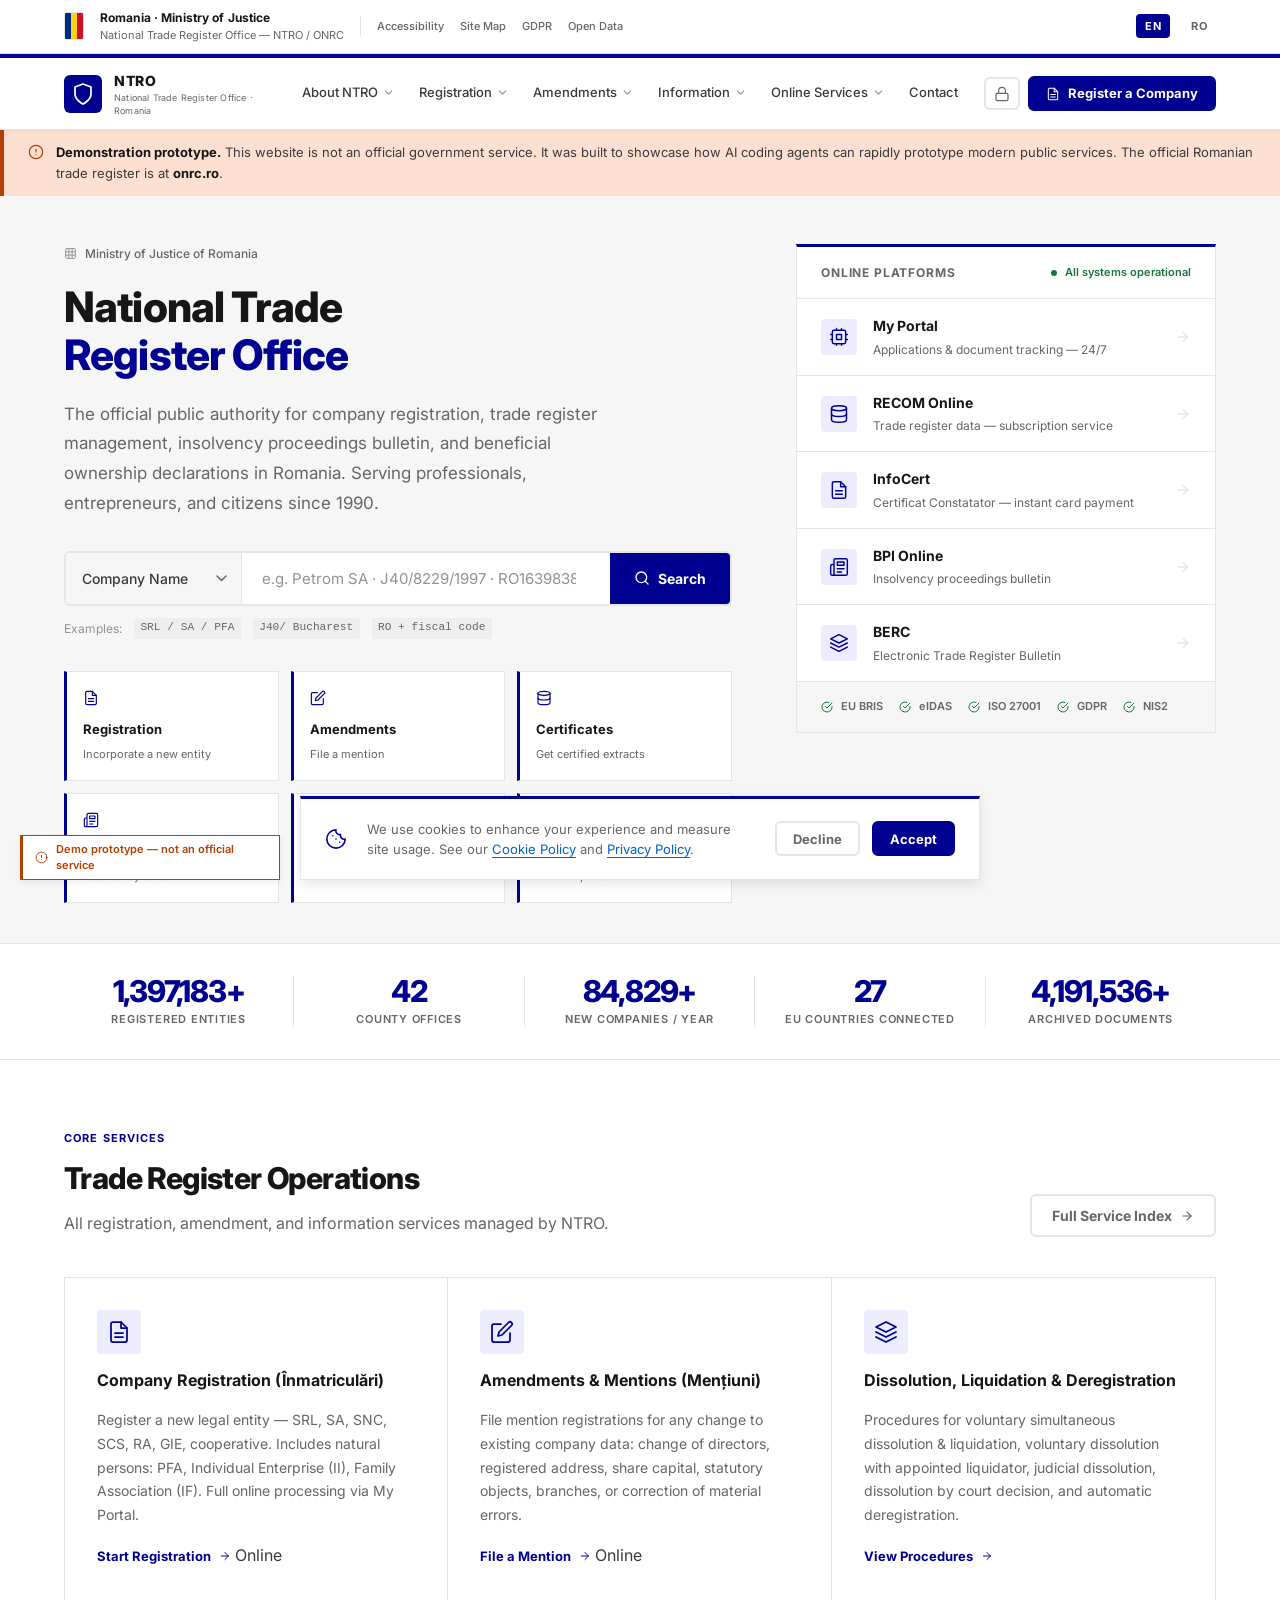
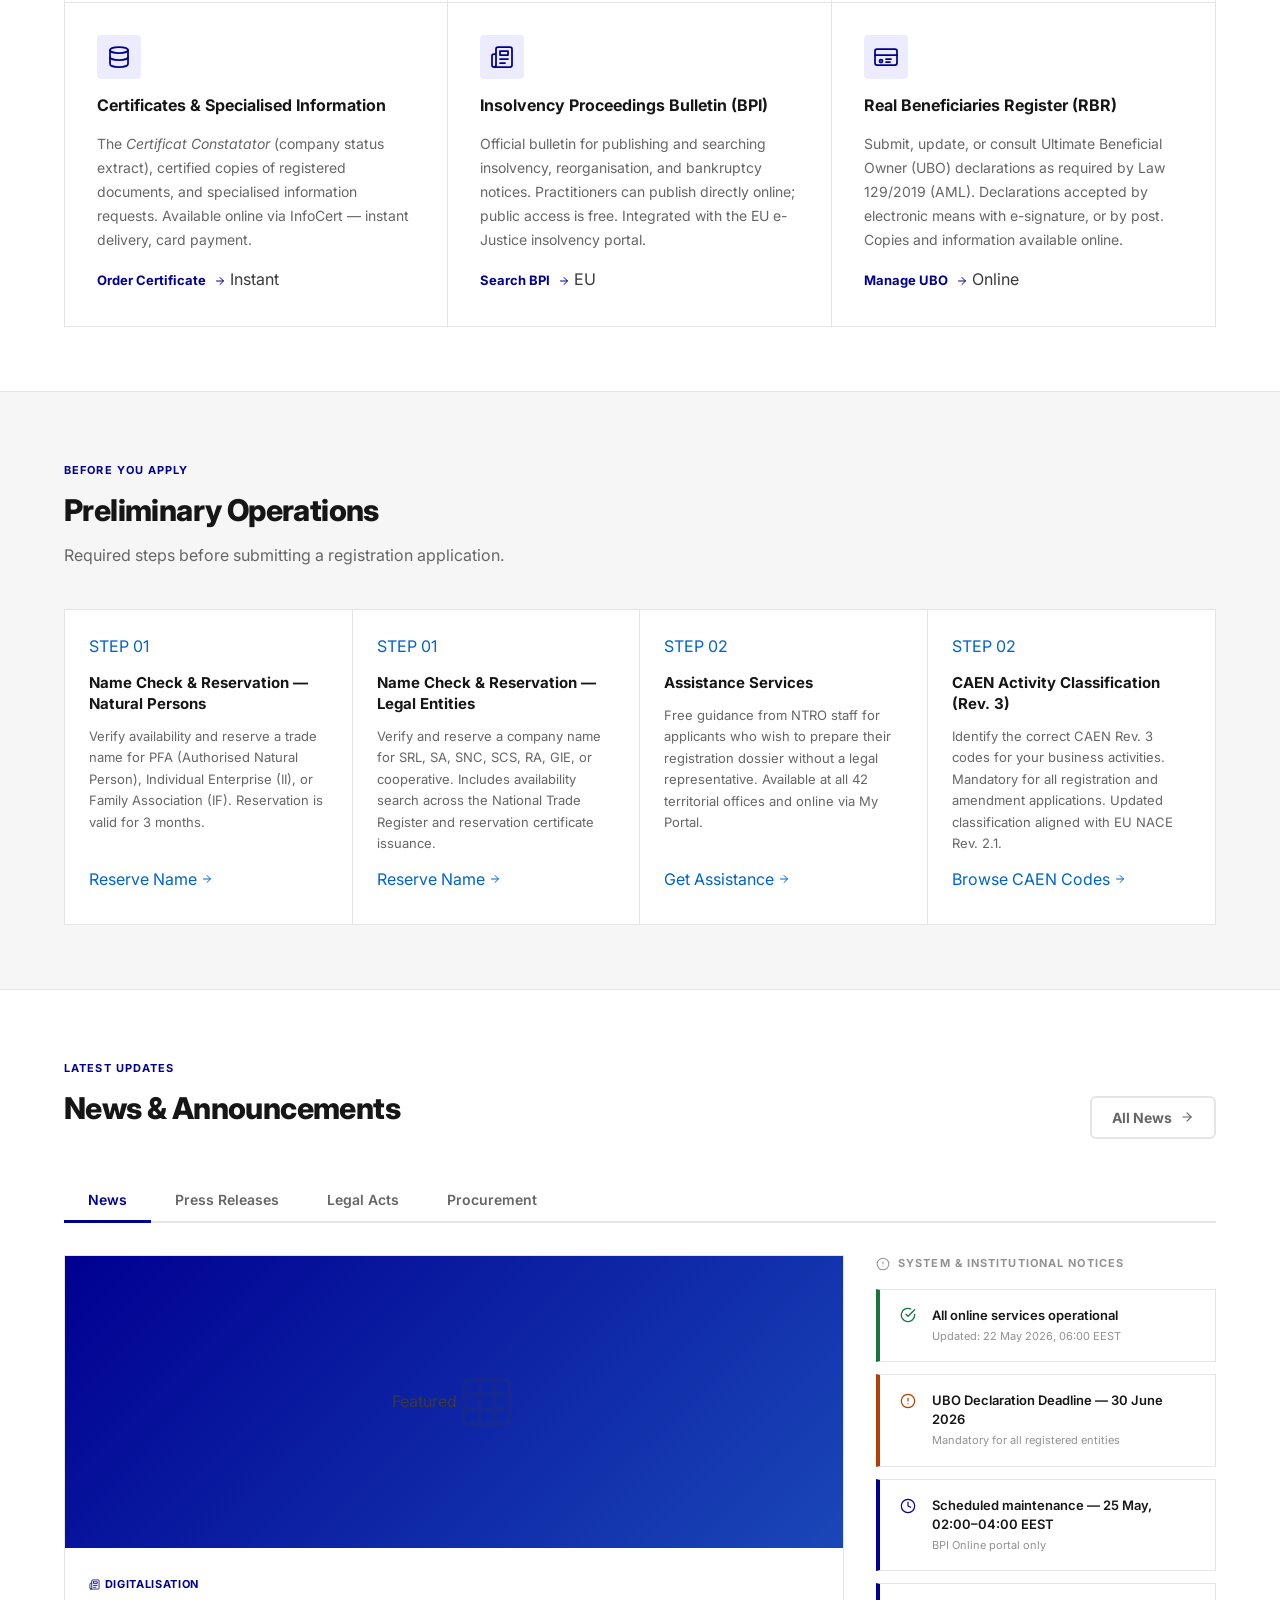
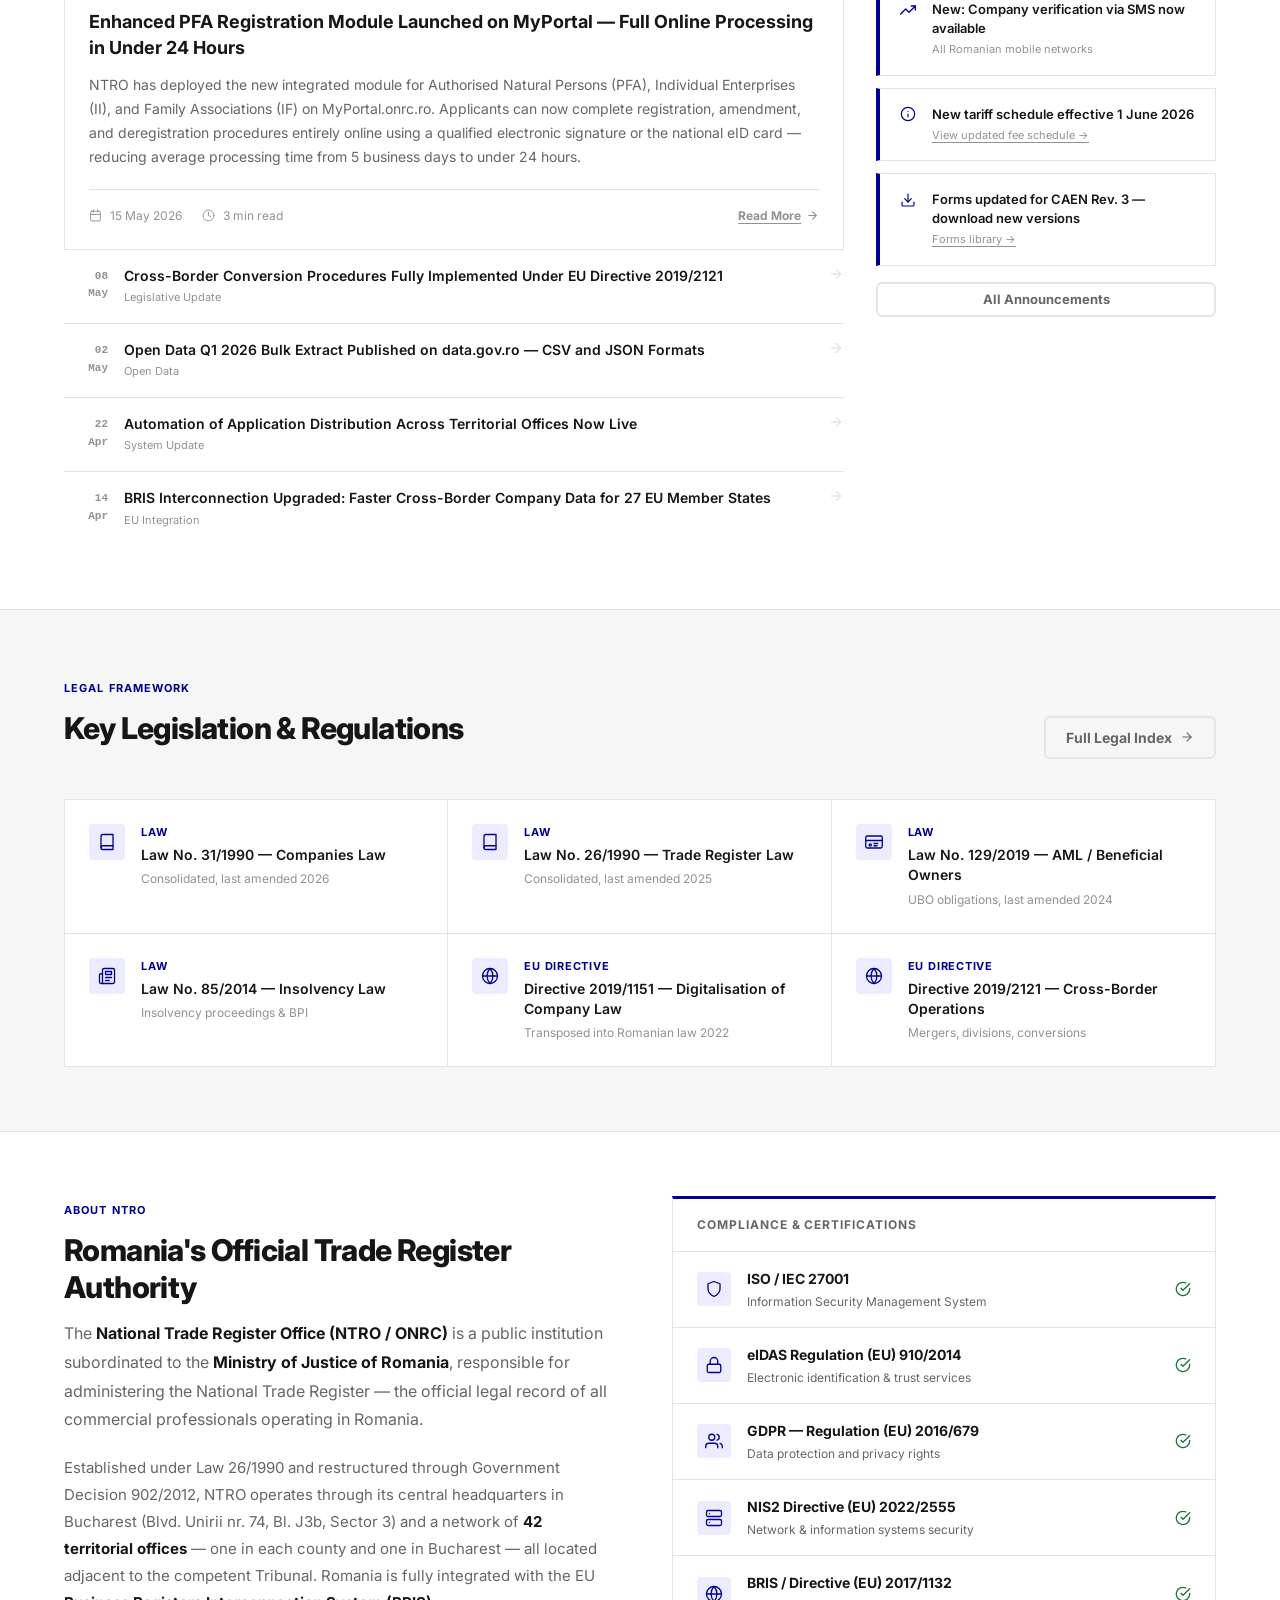
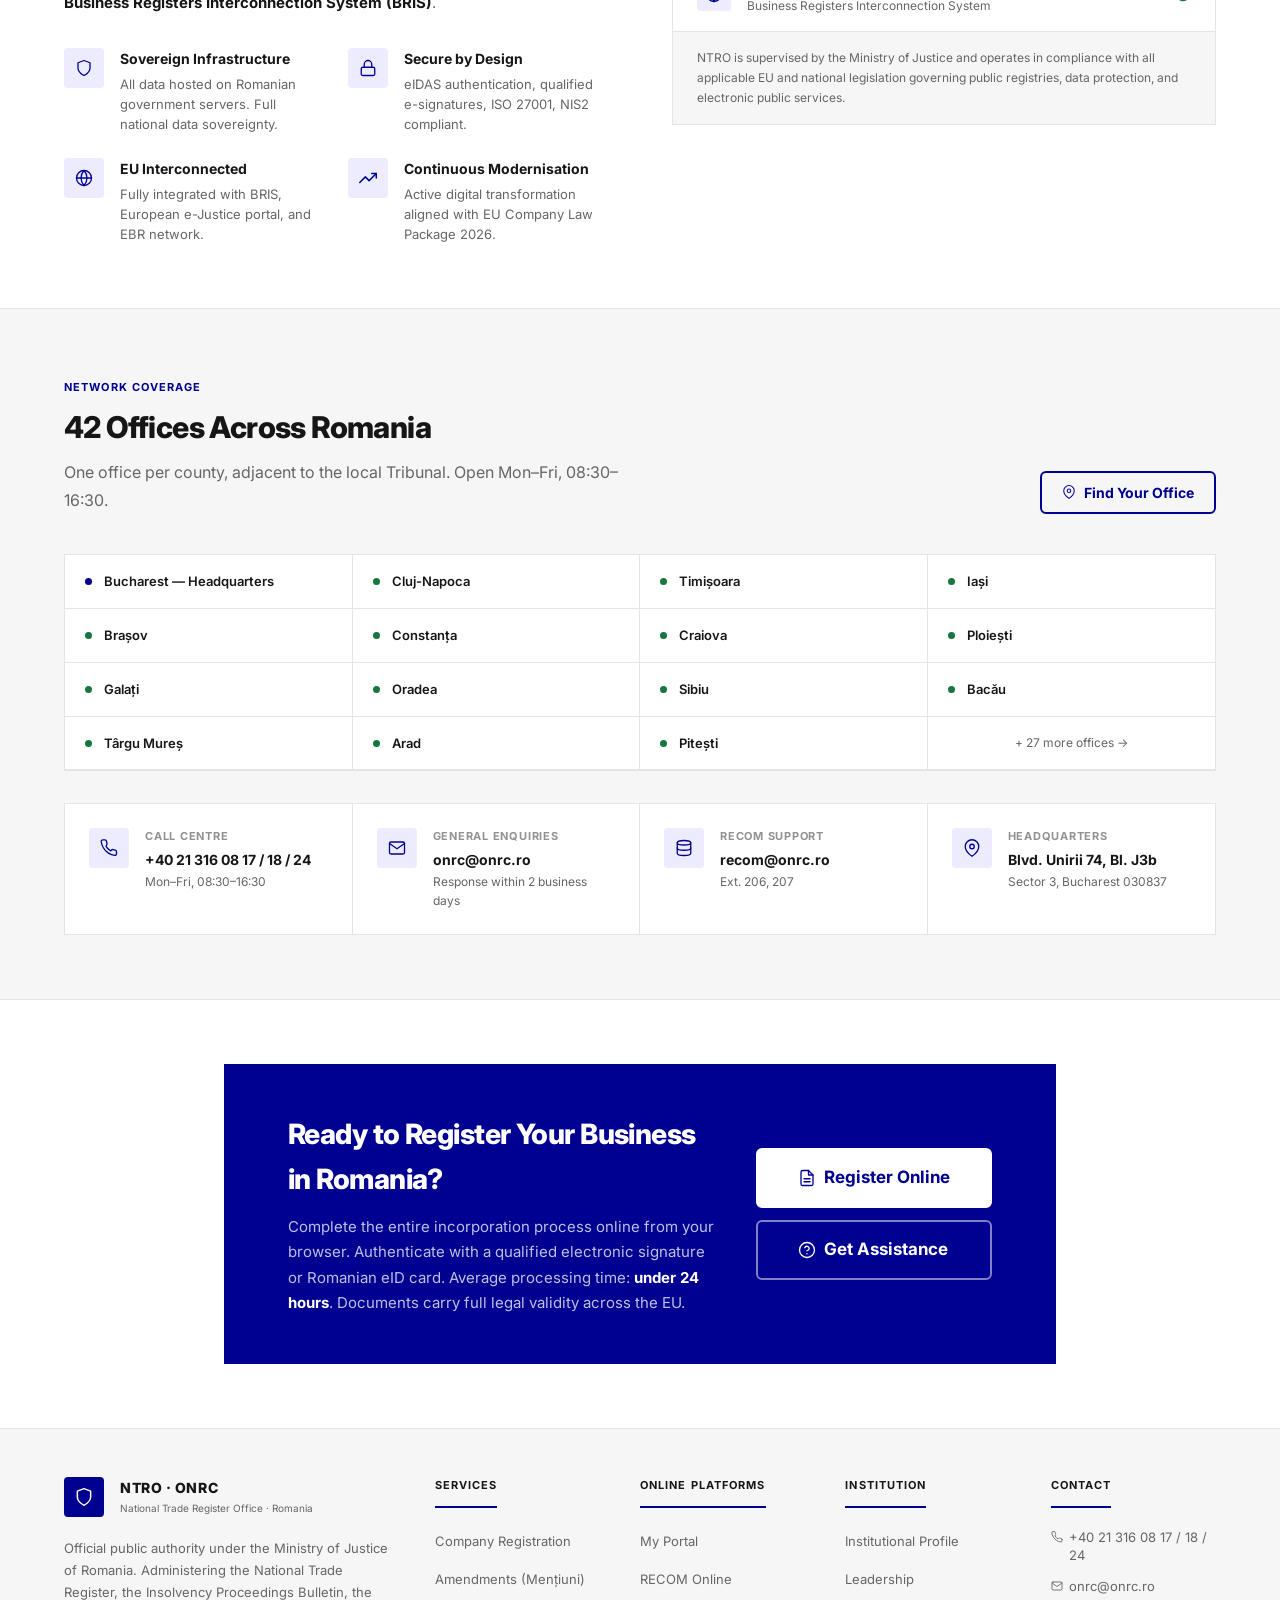
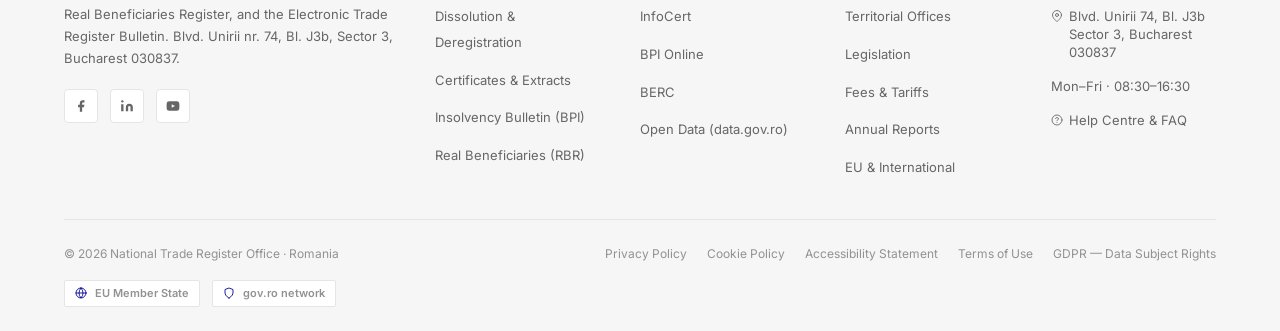
==== index.html @ 0f25a443 "fix: sign in icon-only, nav overflow hidden — stop Contact/Sign In overlap" ====
<!DOCTYPE html>
<html lang="en" dir="ltr">
<head>
  <meta charset="UTF-8" />
  <meta name="viewport" content="width=device-width, initial-scale=1.0" />
  <meta name="description" content="National Trade Register Office (NTRO) — Romania's official authority for company registration, trade register information, insolvency proceedings, and real beneficiaries declarations." />
  <meta name="keywords" content="NTRO, ONRC, Romania trade register, company registration, insolvency bulletin, real beneficiaries, business register Romania, RECOM, InfoCert" />
  <meta name="author" content="National Trade Register Office — Romania" />
  <meta property="og:title" content="NTRO — National Trade Register Office Romania" />
  <meta property="og:description" content="Official public authority for trade register management in Romania. Company registration, amendments, certificates, insolvency and UBO declarations." />
  <meta property="og:type" content="website" />
  <meta name="theme-color" content="#000091" />
  <title>NTRO — National Trade Register Office | Romania</title>
  <link rel="preconnect" href="https://fonts.googleapis.com" />
  <link rel="preconnect" href="https://fonts.gstatic.com" crossorigin />
  <link href="https://fonts.googleapis.com/css2?family=Inter:wght@400;500;600;700;800;900&display=swap" rel="stylesheet" />
  <link rel="stylesheet" href="css/style.css" />

  <!-- SVG icon sprite -->
  <svg xmlns="http://www.w3.org/2000/svg" style="display:none" aria-hidden="true">
    <symbol id="i-shield"   viewBox="0 0 24 24" fill="none" stroke="currentColor" stroke-width="1.75" stroke-linecap="round" stroke-linejoin="round"><path d="M12 22s8-4 8-10V5l-8-3-8 3v7c0 6 8 10 8 10z"/></symbol>
    <symbol id="i-bldg"     viewBox="0 0 24 24" fill="none" stroke="currentColor" stroke-width="1.75" stroke-linecap="round" stroke-linejoin="round"><rect x="3" y="3" width="18" height="18" rx="2"/><path d="M9 3v18M15 3v18M3 9h18M3 15h18"/></symbol>
    <symbol id="i-file"     viewBox="0 0 24 24" fill="none" stroke="currentColor" stroke-width="1.75" stroke-linecap="round" stroke-linejoin="round"><path d="M14 2H6a2 2 0 0 0-2 2v16a2 2 0 0 0 2 2h12a2 2 0 0 0 2-2V8z"/><polyline points="14 2 14 8 20 8"/><line x1="16" y1="13" x2="8" y2="13"/><line x1="16" y1="17" x2="8" y2="17"/></symbol>
    <symbol id="i-search"   viewBox="0 0 24 24" fill="none" stroke="currentColor" stroke-width="2"    stroke-linecap="round" stroke-linejoin="round"><circle cx="11" cy="11" r="8"/><line x1="21" y1="21" x2="16.65" y2="16.65"/></symbol>
    <symbol id="i-arrow"    viewBox="0 0 24 24" fill="none" stroke="currentColor" stroke-width="2"    stroke-linecap="round" stroke-linejoin="round"><line x1="5" y1="12" x2="19" y2="12"/><polyline points="12 5 19 12 12 19"/></symbol>
    <symbol id="i-chev-dn"  viewBox="0 0 24 24" fill="none" stroke="currentColor" stroke-width="2"    stroke-linecap="round" stroke-linejoin="round"><polyline points="6 9 12 15 18 9"/></symbol>
    <symbol id="i-chev-up"  viewBox="0 0 24 24" fill="none" stroke="currentColor" stroke-width="2"    stroke-linecap="round" stroke-linejoin="round"><polyline points="18 15 12 9 6 15"/></symbol>
    <symbol id="i-check"    viewBox="0 0 24 24" fill="none" stroke="currentColor" stroke-width="2"    stroke-linecap="round" stroke-linejoin="round"><path d="M22 11.08V12a10 10 0 1 1-5.93-9.14"/><polyline points="22 4 12 14.01 9 11.01"/></symbol>
    <symbol id="i-lock"     viewBox="0 0 24 24" fill="none" stroke="currentColor" stroke-width="1.75" stroke-linecap="round" stroke-linejoin="round"><rect x="3" y="11" width="18" height="11" rx="2"/><path d="M7 11V7a5 5 0 0 1 10 0v4"/></symbol>
    <symbol id="i-globe"    viewBox="0 0 24 24" fill="none" stroke="currentColor" stroke-width="1.75" stroke-linecap="round" stroke-linejoin="round"><circle cx="12" cy="12" r="10"/><line x1="2" y1="12" x2="22" y2="12"/><path d="M12 2a15.3 15.3 0 0 1 4 10 15.3 15.3 0 0 1-4 10 15.3 15.3 0 0 1-4-10 15.3 15.3 0 0 1 4-10z"/></symbol>
    <symbol id="i-db"       viewBox="0 0 24 24" fill="none" stroke="currentColor" stroke-width="1.75" stroke-linecap="round" stroke-linejoin="round"><ellipse cx="12" cy="5" rx="9" ry="3"/><path d="M21 12c0 1.66-4 3-9 3s-9-1.34-9-3"/><path d="M3 5v14c0 1.66 4 3 9 3s9-1.34 9-3V5"/></symbol>
    <symbol id="i-cpu"      viewBox="0 0 24 24" fill="none" stroke="currentColor" stroke-width="1.75" stroke-linecap="round" stroke-linejoin="round"><rect x="4" y="4" width="16" height="16" rx="2"/><rect x="9" y="9" width="6" height="6"/><line x1="9" y1="2" x2="9" y2="4"/><line x1="15" y1="2" x2="15" y2="4"/><line x1="9" y1="20" x2="9" y2="22"/><line x1="15" y1="20" x2="15" y2="22"/><line x1="2" y1="9" x2="4" y2="9"/><line x1="2" y1="15" x2="4" y2="15"/><line x1="20" y1="9" x2="22" y2="9"/><line x1="20" y1="15" x2="22" y2="15"/></symbol>
    <symbol id="i-users"    viewBox="0 0 24 24" fill="none" stroke="currentColor" stroke-width="1.75" stroke-linecap="round" stroke-linejoin="round"><path d="M17 21v-2a4 4 0 0 0-4-4H5a4 4 0 0 0-4 4v2"/><circle cx="9" cy="7" r="4"/><path d="M23 21v-2a4 4 0 0 0-3-3.87"/><path d="M16 3.13a4 4 0 0 1 0 7.75"/></symbol>
    <symbol id="i-cal"      viewBox="0 0 24 24" fill="none" stroke="currentColor" stroke-width="1.75" stroke-linecap="round" stroke-linejoin="round"><rect x="3" y="4" width="18" height="18" rx="2"/><line x1="16" y1="2" x2="16" y2="6"/><line x1="8" y1="2" x2="8" y2="6"/><line x1="3" y1="10" x2="21" y2="10"/></symbol>
    <symbol id="i-alert"    viewBox="0 0 24 24" fill="none" stroke="currentColor" stroke-width="1.75" stroke-linecap="round" stroke-linejoin="round"><circle cx="12" cy="12" r="10"/><line x1="12" y1="8" x2="12" y2="12"/><line x1="12" y1="16" x2="12.01" y2="16"/></symbol>
    <symbol id="i-book"     viewBox="0 0 24 24" fill="none" stroke="currentColor" stroke-width="1.75" stroke-linecap="round" stroke-linejoin="round"><path d="M4 19.5A2.5 2.5 0 0 1 6.5 17H20"/><path d="M6.5 2H20v20H6.5A2.5 2.5 0 0 1 4 19.5v-15A2.5 2.5 0 0 1 6.5 2z"/></symbol>
    <symbol id="i-pin"      viewBox="0 0 24 24" fill="none" stroke="currentColor" stroke-width="1.75" stroke-linecap="round" stroke-linejoin="round"><path d="M21 10c0 7-9 13-9 13s-9-6-9-13a9 9 0 0 1 18 0z"/><circle cx="12" cy="10" r="3"/></symbol>
    <symbol id="i-mail"     viewBox="0 0 24 24" fill="none" stroke="currentColor" stroke-width="1.75" stroke-linecap="round" stroke-linejoin="round"><path d="M4 4h16c1.1 0 2 .9 2 2v12c0 1.1-.9 2-2 2H4c-1.1 0-2-.9-2-2V6c0-1.1.9-2 2-2z"/><polyline points="22,6 12,13 2,6"/></symbol>
    <symbol id="i-phone"    viewBox="0 0 24 24" fill="none" stroke="currentColor" stroke-width="1.75" stroke-linecap="round" stroke-linejoin="round"><path d="M22 16.92v3a2 2 0 0 1-2.18 2 19.79 19.79 0 0 1-8.63-3.07A19.5 19.5 0 0 1 4.69 12 19.79 19.79 0 0 1 1.61 3.4 2 2 0 0 1 3.6 1.22h3a2 2 0 0 1 2 1.72 12.84 12.84 0 0 0 .7 2.81 2 2 0 0 1-.45 2.11L8.09 9.91a16 16 0 0 0 6 6l1.27-1.27a2 2 0 0 1 2.11-.45 12.84 12.84 0 0 0 2.81.7A2 2 0 0 1 22 16.92z"/></symbol>
    <symbol id="i-news"     viewBox="0 0 24 24" fill="none" stroke="currentColor" stroke-width="1.75" stroke-linecap="round" stroke-linejoin="round"><path d="M4 22h16a2 2 0 0 0 2-2V4a2 2 0 0 0-2-2H8a2 2 0 0 0-2 2v16a2 2 0 0 1-2 2Zm0 0a2 2 0 0 1-2-2v-9c0-1.1.9-2 2-2h2"/><path d="M18 14h-8M15 18h-5M10 6h8v4h-8V6Z"/></symbol>
    <symbol id="i-server"   viewBox="0 0 24 24" fill="none" stroke="currentColor" stroke-width="1.75" stroke-linecap="round" stroke-linejoin="round"><rect x="2" y="2" width="20" height="8" rx="2"/><rect x="2" y="14" width="20" height="8" rx="2"/><line x1="6" y1="6" x2="6.01" y2="6"/><line x1="6" y1="18" x2="6.01" y2="18"/></symbol>
    <symbol id="i-id"       viewBox="0 0 24 24" fill="none" stroke="currentColor" stroke-width="1.75" stroke-linecap="round" stroke-linejoin="round"><rect x="1" y="4" width="22" height="16" rx="2"/><line x1="1" y1="10" x2="23" y2="10"/><circle cx="7" cy="16" r="1.5"/><path d="M12 14h5M12 17h4"/></symbol>
    <symbol id="i-trend"    viewBox="0 0 24 24" fill="none" stroke="currentColor" stroke-width="2"    stroke-linecap="round" stroke-linejoin="round"><polyline points="23 6 13.5 15.5 8.5 10.5 1 18"/><polyline points="17 6 23 6 23 12"/></symbol>
    <symbol id="i-menu"     viewBox="0 0 24 24" fill="none" stroke="currentColor" stroke-width="2"    stroke-linecap="round" stroke-linejoin="round"><line x1="3" y1="12" x2="21" y2="12"/><line x1="3" y1="6" x2="21" y2="6"/><line x1="3" y1="18" x2="21" y2="18"/></symbol>
    <symbol id="i-ext"      viewBox="0 0 24 24" fill="none" stroke="currentColor" stroke-width="2"    stroke-linecap="round" stroke-linejoin="round"><path d="M18 13v6a2 2 0 0 1-2 2H5a2 2 0 0 1-2-2V8a2 2 0 0 1 2-2h6"/><polyline points="15 3 21 3 21 9"/><line x1="10" y1="14" x2="21" y2="3"/></symbol>
    <symbol id="i-cookie"   viewBox="0 0 24 24" fill="none" stroke="currentColor" stroke-width="1.75" stroke-linecap="round" stroke-linejoin="round"><path d="M12 2a10 10 0 1 0 10 10 4 4 0 0 1-5-5 4 4 0 0 1-5-5"/><path d="M8.5 8.5v.01M16 15.5v.01M12 12v.01"/></symbol>
    <symbol id="i-clock"    viewBox="0 0 24 24" fill="none" stroke="currentColor" stroke-width="1.75" stroke-linecap="round" stroke-linejoin="round"><circle cx="12" cy="12" r="10"/><polyline points="12 6 12 12 16 14"/></symbol>
    <symbol id="i-info"     viewBox="0 0 24 24" fill="none" stroke="currentColor" stroke-width="1.75" stroke-linecap="round" stroke-linejoin="round"><circle cx="12" cy="12" r="10"/><line x1="12" y1="16" x2="12" y2="12"/><line x1="12" y1="8" x2="12.01" y2="8"/></symbol>
    <symbol id="i-download" viewBox="0 0 24 24" fill="none" stroke="currentColor" stroke-width="1.75" stroke-linecap="round" stroke-linejoin="round"><path d="M21 15v4a2 2 0 0 1-2 2H5a2 2 0 0 1-2-2v-4"/><polyline points="7 10 12 15 17 10"/><line x1="12" y1="15" x2="12" y2="3"/></symbol>
    <symbol id="i-pen"      viewBox="0 0 24 24" fill="none" stroke="currentColor" stroke-width="1.75" stroke-linecap="round" stroke-linejoin="round"><path d="M11 4H4a2 2 0 0 0-2 2v14a2 2 0 0 0 2 2h14a2 2 0 0 0 2-2v-7"/><path d="M18.5 2.5a2.121 2.121 0 0 1 3 3L12 15l-4 1 1-4 9.5-9.5z"/></symbol>
    <symbol id="i-layers"   viewBox="0 0 24 24" fill="none" stroke="currentColor" stroke-width="1.75" stroke-linecap="round" stroke-linejoin="round"><polygon points="12 2 2 7 12 12 22 7 12 2"/><polyline points="2 17 12 22 22 17"/><polyline points="2 12 12 17 22 12"/></symbol>
    <symbol id="i-help"     viewBox="0 0 24 24" fill="none" stroke="currentColor" stroke-width="1.75" stroke-linecap="round" stroke-linejoin="round"><circle cx="12" cy="12" r="10"/><path d="M9.09 9a3 3 0 0 1 5.83 1c0 2-3 3-3 3"/><line x1="12" y1="17" x2="12.01" y2="17"/></symbol>
  </svg>
</head>
<body>

<!-- ================================================
     GOV BANNER
================================================ -->
<div class="gov-banner" role="banner">
  <div class="container gov-banner__inner">
    <div class="gov-banner__identity">
      <div class="tricolor" aria-hidden="true"><span></span><span></span><span></span></div>
      <div>
        <div class="gov-banner__name">Romania · Ministry of Justice</div>
        <div class="gov-banner__sub">National Trade Register Office — NTRO / ONRC</div>
      </div>
      <span class="gov-banner__sep" aria-hidden="true"></span>
      <a href="#" class="gov-banner__link">Accessibility</a>
      <a href="#" class="gov-banner__link">Site Map</a>
      <a href="#" class="gov-banner__link">GDPR</a>
      <a href="#" class="gov-banner__link">Open Data</a>
    </div>
    <div class="gov-banner__right" role="navigation" aria-label="Language selection">
      <a href="#" class="lang-btn lang-btn--active" lang="en" aria-label="English — current language">EN</a>
      <a href="#" class="lang-btn" lang="ro" aria-label="Switch to Romanian">RO</a>
    </div>
  </div>
</div>

<!-- ================================================
     HEADER
================================================ -->
<header class="header" role="banner">
  <div class="container header__inner">

    <a href="/" class="logo" aria-label="NTRO — National Trade Register Office, go to homepage">
      <div class="logo__mark" aria-hidden="true">
        <svg width="24" height="24" viewBox="0 0 24 24" fill="none" stroke="#fff" stroke-width="1.75"><use href="#i-shield"/></svg>
      </div>
      <div class="logo__text">
        <div class="logo__acronym">NTRO</div>
        <div class="logo__name">National Trade Register Office · Romania</div>
      </div>
    </a>

    <nav class="header__nav" id="mainNav" aria-label="Primary navigation">
      <ul class="nav__list" role="list">

        <li class="nav__item">
          <a href="#" class="nav__link" aria-haspopup="true" aria-expanded="false">
            About NTRO
            <svg class="nav__chevron" aria-hidden="true"><use href="#i-chev-dn"/></svg>
          </a>
          <div class="nav__dropdown" role="menu">
            <div class="nav__dropdown-header">Institution</div>
            <a href="#" class="nav__dropdown-item" role="menuitem">
              <svg width="16" height="16" aria-hidden="true"><use href="#i-bldg"/></svg>
              <span><span class="nav__dropdown-item-label">Institutional Profile</span><span class="nav__dropdown-item-hint">Mission, mandate &amp; legal basis</span></span>
            </a>
            <a href="#" class="nav__dropdown-item" role="menuitem">
              <svg width="16" height="16" aria-hidden="true"><use href="#i-users"/></svg>
              <span><span class="nav__dropdown-item-label">Leadership &amp; Organisation</span><span class="nav__dropdown-item-hint">Management, org chart, departments</span></span>
            </a>
            <a href="#" class="nav__dropdown-item" role="menuitem">
              <svg width="16" height="16" aria-hidden="true"><use href="#i-pin"/></svg>
              <span><span class="nav__dropdown-item-label">Territorial Offices</span><span class="nav__dropdown-item-hint">42 county-level offices</span></span>
            </a>
            <a href="#" class="nav__dropdown-item" role="menuitem">
              <svg width="16" height="16" aria-hidden="true"><use href="#i-trend"/></svg>
              <span><span class="nav__dropdown-item-label">Statistics &amp; Reports</span><span class="nav__dropdown-item-hint">Annual reports, open data</span></span>
            </a>
            <a href="#" class="nav__dropdown-item" role="menuitem">
              <svg width="16" height="16" aria-hidden="true"><use href="#i-globe"/></svg>
              <span><span class="nav__dropdown-item-label">EU &amp; International Relations</span><span class="nav__dropdown-item-hint">BRIS, e-Justice, EBR</span></span>
            </a>
          </div>
        </li>

        <li class="nav__item">
          <a href="#" class="nav__link" aria-haspopup="true" aria-expanded="false">
            Registration
            <svg class="nav__chevron" aria-hidden="true"><use href="#i-chev-dn"/></svg>
          </a>
          <div class="nav__dropdown" role="menu">
            <div class="nav__dropdown-header">Preliminary Operations</div>
            <a href="#" class="nav__dropdown-item" role="menuitem">
              <svg width="16" height="16" aria-hidden="true"><use href="#i-search"/></svg>
              <span><span class="nav__dropdown-item-label">Name Reservation — Natural Persons</span><span class="nav__dropdown-item-hint">PFA, II, IF name check &amp; reservation</span></span>
            </a>
            <a href="#" class="nav__dropdown-item" role="menuitem">
              <svg width="16" height="16" aria-hidden="true"><use href="#i-search"/></svg>
              <span><span class="nav__dropdown-item-label">Name Reservation — Legal Entities</span><span class="nav__dropdown-item-hint">SRL, SA, SNC, SCS, RA name reservation</span></span>
            </a>
            <div class="nav__dropdown-header" style="margin-top:.25rem">Incorporation</div>
            <a href="#" class="nav__dropdown-item" role="menuitem">
              <svg width="16" height="16" aria-hidden="true"><use href="#i-users"/></svg>
              <span><span class="nav__dropdown-item-label">Natural Persons</span><span class="nav__dropdown-item-hint">PFA, Individual Enterprise (II), Family Association (IF)</span></span>
            </a>
            <a href="#" class="nav__dropdown-item" role="menuitem">
              <svg width="16" height="16" aria-hidden="true"><use href="#i-bldg"/></svg>
              <span><span class="nav__dropdown-item-label">Legal Entities</span><span class="nav__dropdown-item-hint">SRL, SA, SNC, SCS, RA, GIE, cooperatives</span></span>
            </a>
            <a href="#" class="nav__dropdown-item" role="menuitem">
              <svg width="16" height="16" aria-hidden="true"><use href="#i-globe"/></svg>
              <span><span class="nav__dropdown-item-label">Branches</span><span class="nav__dropdown-item-hint">Domestic &amp; foreign company branches</span></span>
            </a>
          </div>
        </li>

        <li class="nav__item">
          <a href="#" class="nav__link" aria-haspopup="true" aria-expanded="false">
            Amendments
            <svg class="nav__chevron" aria-hidden="true"><use href="#i-chev-dn"/></svg>
          </a>
          <div class="nav__dropdown" role="menu">
            <div class="nav__dropdown-header">Mentions (Mențiuni)</div>
            <a href="#" class="nav__dropdown-item" role="menuitem">
              <svg width="16" height="16" aria-hidden="true"><use href="#i-pen"/></svg>
              <span><span class="nav__dropdown-item-label">Natural Persons</span><span class="nav__dropdown-item-hint">Amendments for PFA, II, IF</span></span>
            </a>
            <a href="#" class="nav__dropdown-item" role="menuitem">
              <svg width="16" height="16" aria-hidden="true"><use href="#i-pen"/></svg>
              <span><span class="nav__dropdown-item-label">Legal Entities</span><span class="nav__dropdown-item-hint">Directors, capital, address, object changes</span></span>
            </a>
            <a href="#" class="nav__dropdown-item" role="menuitem">
              <svg width="16" height="16" aria-hidden="true"><use href="#i-id"/></svg>
              <span><span class="nav__dropdown-item-label">Real Beneficiaries — Update</span><span class="nav__dropdown-item-hint">UBO declaration modifications</span></span>
            </a>
            <div class="nav__dropdown-header" style="margin-top:.25rem">Closure</div>
            <a href="#" class="nav__dropdown-item" role="menuitem">
              <svg width="16" height="16" aria-hidden="true"><use href="#i-layers"/></svg>
              <span><span class="nav__dropdown-item-label">Dissolution / Liquidation / Deregistration</span><span class="nav__dropdown-item-hint">Voluntary, judicial &amp; automatic procedures</span></span>
            </a>
          </div>
        </li>

        <li class="nav__item">
          <a href="#" class="nav__link" aria-haspopup="true" aria-expanded="false">
            Information
            <svg class="nav__chevron" aria-hidden="true"><use href="#i-chev-dn"/></svg>
          </a>
          <div class="nav__dropdown" role="menu">
            <div class="nav__dropdown-header">Documents &amp; Data</div>
            <a href="#" class="nav__dropdown-item" role="menuitem">
              <svg width="16" height="16" aria-hidden="true"><use href="#i-file"/></svg>
              <span><span class="nav__dropdown-item-label">Certificates (Certificat Constatator)</span><span class="nav__dropdown-item-hint">Online &amp; in-person, InfoCert service</span></span>
            </a>
            <a href="#" class="nav__dropdown-item" role="menuitem">
              <svg width="16" height="16" aria-hidden="true"><use href="#i-db"/></svg>
              <span><span class="nav__dropdown-item-label">Specialised Information</span><span class="nav__dropdown-item-hint">Copies, extracts, certified documents</span></span>
            </a>
            <a href="#" class="nav__dropdown-item" role="menuitem">
              <svg width="16" height="16" aria-hidden="true"><use href="#i-id"/></svg>
              <span><span class="nav__dropdown-item-label">Real Beneficiaries Register (RBR)</span><span class="nav__dropdown-item-hint">RBR information &amp; certified copies</span></span>
            </a>
            <div class="nav__dropdown-header" style="margin-top:.25rem">Legislation &amp; Fees</div>
            <a href="#" class="nav__dropdown-item" role="menuitem">
              <svg width="16" height="16" aria-hidden="true"><use href="#i-book"/></svg>
              <span><span class="nav__dropdown-item-label">Legal Acts &amp; Regulations</span></span>
            </a>
            <a href="#" class="nav__dropdown-item" role="menuitem">
              <svg width="16" height="16" aria-hidden="true"><use href="#i-file"/></svg>
              <span><span class="nav__dropdown-item-label">Fees &amp; Tariffs</span></span>
            </a>
          </div>
        </li>

        <li class="nav__item">
          <a href="#" class="nav__link" aria-haspopup="true" aria-expanded="false">
            Online Services
            <svg class="nav__chevron" aria-hidden="true"><use href="#i-chev-dn"/></svg>
          </a>
          <div class="nav__dropdown" role="menu">
            <div class="nav__dropdown-header">Digital Platforms</div>
            <a href="#" class="nav__dropdown-item" role="menuitem">
              <svg width="16" height="16" aria-hidden="true"><use href="#i-cpu"/></svg>
              <span><span class="nav__dropdown-item-label">My Portal</span><span class="nav__dropdown-item-hint">Applications &amp; document tracking — 24/7</span></span>
            </a>
            <a href="#" class="nav__dropdown-item" role="menuitem">
              <svg width="16" height="16" aria-hidden="true"><use href="#i-db"/></svg>
              <span><span class="nav__dropdown-item-label">RECOM Online</span><span class="nav__dropdown-item-hint">Trade register data subscription</span></span>
            </a>
            <a href="#" class="nav__dropdown-item" role="menuitem">
              <svg width="16" height="16" aria-hidden="true"><use href="#i-file"/></svg>
              <span><span class="nav__dropdown-item-label">InfoCert</span><span class="nav__dropdown-item-hint">Instant online certificates — card payment</span></span>
            </a>
            <a href="#" class="nav__dropdown-item" role="menuitem">
              <svg width="16" height="16" aria-hidden="true"><use href="#i-news"/></svg>
              <span><span class="nav__dropdown-item-label">BPI Online</span><span class="nav__dropdown-item-hint">Insolvency proceedings bulletin</span></span>
            </a>
            <a href="#" class="nav__dropdown-item" role="menuitem">
              <svg width="16" height="16" aria-hidden="true"><use href="#i-layers"/></svg>
              <span><span class="nav__dropdown-item-label">BERC</span><span class="nav__dropdown-item-hint">Electronic Trade Register Bulletin</span></span>
            </a>
          </div>
        </li>

        <li class="nav__item">
          <a href="#" class="nav__link">Contact</a>
        </li>

      </ul>
    </nav>

    <div class="header__actions">
      <a href="#" class="btn btn--ghost btn--sm" aria-label="Sign in" title="Sign in" style="padding:.4rem .5rem">
        <svg width="16" height="16" aria-hidden="true"><use href="#i-lock"/></svg>
      </a>
      <a href="#" class="btn btn--primary btn--sm">
        <svg width="14" height="14" aria-hidden="true"><use href="#i-file"/></svg>
        Register a Company
      </a>
      <button class="header__mobile-toggle" id="mobileMenuToggle" aria-controls="mainNav" aria-expanded="false" aria-label="Open menu">
        <svg width="22" height="22" aria-hidden="true"><use href="#i-menu"/></svg>
      </button>
    </div>

  </div>
</header>

<!-- ================================================
     SECURITY NOTICE
================================================ -->
<div class="notice-bar notice-bar--warn" role="note">
  <svg width="16" height="16" aria-hidden="true"><use href="#i-alert"/></svg>
  <span>
    <strong>Demonstration prototype.</strong>
    This website is not an official government service. It was built to showcase how AI coding agents can rapidly prototype modern public services.
    The official Romanian trade register is at <strong>onrc.ro</strong>.
  </span>
</div>

<!-- ================================================
     HERO
================================================ -->
<section class="hero" aria-labelledby="hero-title">
  <div class="hero__grid" aria-hidden="true"></div>
  <div class="container hero__inner">

    <!-- Left -->
    <div>
      <div class="hero__ministry">
        <svg width="13" height="13" aria-hidden="true"><use href="#i-bldg"/></svg>
        Ministry of Justice of Romania
      </div>

      <h1 class="hero__title" id="hero-title">
        National Trade<br/>
        <span>Register Office</span>
      </h1>

      <p class="hero__subtitle">
        The official public authority for company registration, trade register management,
        insolvency proceedings bulletin, and beneficial ownership declarations in Romania.
        Serving professionals, entrepreneurs, and citizens since 1990.
      </p>

      <!-- Search -->
      <div class="hero__search-wrap">
        <form class="search-bar" id="searchForm" role="search" aria-label="Search the trade register">
          <select class="search-bar__select" aria-label="Search type" name="type">
            <option value="name">Company Name</option>
            <option value="cui">Fiscal ID (CUI/CIF)</option>
            <option value="j">Reg. Number (J)</option>
            <option value="pfa">Authorised Person</option>
          </select>
          <input type="search" class="search-bar__input"
            placeholder="e.g. Petrom SA · J40/8229/1997 · RO1639838…"
            aria-label="Search query" name="q" autocomplete="off" />
          <button type="submit" class="search-bar__btn">
            <svg width="16" height="16" aria-hidden="true"><use href="#i-search"/></svg>
            Search
          </button>
        </form>
      </div>
      <div class="search-hints" aria-label="Search examples">
        <span>Examples:</span>
        <span class="search-hint-tag">SRL / SA / PFA</span>
        <span class="search-hint-tag">J40/ Bucharest</span>
        <span class="search-hint-tag">RO + fiscal code</span>
      </div>

      <!-- Quick access -->
      <nav class="hero__quick" aria-label="Quick service access">
        <a href="#" class="quick-btn" aria-label="Company Registration">
          <span class="quick-btn__icon" aria-hidden="true"><svg width="16" height="16"><use href="#i-file"/></svg></span>
          <span class="quick-btn__label">Registration</span>
          <span class="quick-btn__sub">Incorporate a new entity</span>
        </a>
        <a href="#" class="quick-btn" aria-label="Amendments and Mentions">
          <span class="quick-btn__icon" aria-hidden="true"><svg width="16" height="16"><use href="#i-pen"/></svg></span>
          <span class="quick-btn__label">Amendments</span>
          <span class="quick-btn__sub">File a mention</span>
        </a>
        <a href="#" class="quick-btn" aria-label="Certificates and Information">
          <span class="quick-btn__icon" aria-hidden="true"><svg width="16" height="16"><use href="#i-db"/></svg></span>
          <span class="quick-btn__label">Certificates</span>
          <span class="quick-btn__sub">Get certified extracts</span>
        </a>
        <a href="#" class="quick-btn" aria-label="Insolvency Bulletin BPI">
          <span class="quick-btn__icon" aria-hidden="true"><svg width="16" height="16"><use href="#i-news"/></svg></span>
          <span class="quick-btn__label">BPI</span>
          <span class="quick-btn__sub">Insolvency bulletin</span>
        </a>
        <a href="#" class="quick-btn" aria-label="Real Beneficiaries Register">
          <span class="quick-btn__icon" aria-hidden="true"><svg width="16" height="16"><use href="#i-id"/></svg></span>
          <span class="quick-btn__label">Beneficiaries</span>
          <span class="quick-btn__sub">UBO declaration</span>
        </a>
        <a href="#" class="quick-btn" aria-label="Dissolution and Deregistration">
          <span class="quick-btn__icon" aria-hidden="true"><svg width="16" height="16"><use href="#i-layers"/></svg></span>
          <span class="quick-btn__label">Dissolution</span>
          <span class="quick-btn__sub">Closure procedures</span>
        </a>
      </nav>
    </div>

    <!-- Right — portal cards -->
    <aside aria-label="Online platform access">
      <div class="hero__panel">
        <div class="hero__panel-header">
          <span class="hero__panel-title">Online Platforms</span>
          <span class="hero__panel-status">
            <span class="status-dot" aria-hidden="true"></span>
            All systems operational
          </span>
        </div>
        <nav class="portal-list">
          <a href="#" class="portal-item" aria-label="My Portal — submit applications online">
            <div class="portal-item__icon"><svg width="20" height="20"><use href="#i-cpu"/></svg></div>
            <div class="portal-item__info">
              <div class="portal-item__name">My Portal</div>
              <div class="portal-item__desc">Applications &amp; document tracking — 24/7</div>
            </div>
            <svg width="16" height="16" class="portal-item__arrow"><use href="#i-arrow"/></svg>
          </a>
          <a href="#" class="portal-item" aria-label="RECOM Online — trade register data">
            <div class="portal-item__icon"><svg width="20" height="20"><use href="#i-db"/></svg></div>
            <div class="portal-item__info">
              <div class="portal-item__name">RECOM Online</div>
              <div class="portal-item__desc">Trade register data — subscription service</div>
            </div>
            <svg width="16" height="16" class="portal-item__arrow"><use href="#i-arrow"/></svg>
          </a>
          <a href="#" class="portal-item" aria-label="InfoCert — instant online certificates">
            <div class="portal-item__icon"><svg width="20" height="20"><use href="#i-file"/></svg></div>
            <div class="portal-item__info">
              <div class="portal-item__name">InfoCert</div>
              <div class="portal-item__desc">Certificat Constatator — instant card payment</div>
            </div>
            <svg width="16" height="16" class="portal-item__arrow"><use href="#i-arrow"/></svg>
          </a>
          <a href="#" class="portal-item" aria-label="BPI Online — insolvency proceedings">
            <div class="portal-item__icon"><svg width="20" height="20"><use href="#i-news"/></svg></div>
            <div class="portal-item__info">
              <div class="portal-item__name">BPI Online</div>
              <div class="portal-item__desc">Insolvency proceedings bulletin</div>
            </div>
            <svg width="16" height="16" class="portal-item__arrow"><use href="#i-arrow"/></svg>
          </a>
          <a href="#" class="portal-item" aria-label="BERC — Electronic Trade Register Bulletin">
            <div class="portal-item__icon"><svg width="20" height="20"><use href="#i-layers"/></svg></div>
            <div class="portal-item__info">
              <div class="portal-item__name">BERC</div>
              <div class="portal-item__desc">Electronic Trade Register Bulletin</div>
            </div>
            <svg width="16" height="16" class="portal-item__arrow"><use href="#i-arrow"/></svg>
          </a>
        </nav>
        <div class="hero__panel-footer">
          <div class="trust-item"><svg width="12" height="12"><use href="#i-check"/></svg>EU BRIS</div>
          <div class="trust-item"><svg width="12" height="12"><use href="#i-check"/></svg>eIDAS</div>
          <div class="trust-item"><svg width="12" height="12"><use href="#i-check"/></svg>ISO 27001</div>
          <div class="trust-item"><svg width="12" height="12"><use href="#i-check"/></svg>GDPR</div>
          <div class="trust-item"><svg width="12" height="12"><use href="#i-check"/></svg>NIS2</div>
        </div>
      </div>
    </aside>

  </div>
</section>

<!-- ================================================
     STATS BAR
================================================ -->
<div class="stats-bar" role="complementary" aria-label="Registry statistics">
  <div class="container stats-bar__grid">
    <div class="stat-item">
      <div class="stat-item__value"><span data-count="1400000" data-suffix="+" data-decimals="0">1.4M+</span></div>
      <div class="stat-item__label">Registered Entities</div>
    </div>
    <div class="stat-item">
      <div class="stat-item__value"><span data-count="42" data-suffix="" data-decimals="0">42</span></div>
      <div class="stat-item__label">County Offices</div>
    </div>
    <div class="stat-item">
      <div class="stat-item__value"><span data-count="85000" data-suffix="+" data-decimals="0">85K+</span></div>
      <div class="stat-item__label">New Companies / Year</div>
    </div>
    <div class="stat-item">
      <div class="stat-item__value"><span data-count="27" data-suffix="" data-decimals="0">27</span></div>
      <div class="stat-item__label">EU Countries Connected</div>
    </div>
    <div class="stat-item">
      <div class="stat-item__value"><span data-count="4200000" data-suffix="+" data-decimals="0">4.2M+</span></div>
      <div class="stat-item__label">Archived Documents</div>
    </div>
  </div>
</div>

<!-- ================================================
     CORE SERVICES
================================================ -->
<section class="section" id="services" aria-labelledby="services-title">
  <div class="container">
    <div class="section-head section-head--row">
      <div>
        <div class="eyebrow">Core Services</div>
        <h2 class="section-title" id="services-title">Trade Register Operations</h2>
        <p class="section-subtitle">All registration, amendment, and information services managed by NTRO.</p>
      </div>
      <a href="#" class="btn btn--ghost" style="flex-shrink:0">
        Full Service Index <svg width="14" height="14"><use href="#i-arrow"/></svg>
      </a>
    </div>

    <div class="services-grid" role="list">

      <article class="svc-card" role="listitem" tabindex="0">
        <div class="svc-card__icon ico--blue" aria-hidden="true"><svg width="24" height="24"><use href="#i-file"/></svg></div>
        <h3 class="svc-card__title">Company Registration (Înmatriculări)</h3>
        <p class="svc-card__desc">Register a new legal entity — SRL, SA, SNC, SCS, RA, GIE, cooperative. Includes natural persons: PFA, Individual Enterprise (II), Family Association (IF). Full online processing via My Portal.</p>
        <div class="svc-card__footer">
          <a href="#" class="svc-card__link">Start Registration <svg width="12" height="12"><use href="#i-arrow"/></svg></a>
          <span class="badge badge--online">Online</span>
        </div>
      </article>

      <article class="svc-card" role="listitem" tabindex="0">
        <div class="svc-card__icon ico--navy" aria-hidden="true"><svg width="24" height="24"><use href="#i-pen"/></svg></div>
        <h3 class="svc-card__title">Amendments &amp; Mentions (Mențiuni)</h3>
        <p class="svc-card__desc">File mention registrations for any change to existing company data: change of directors, registered address, share capital, statutory objects, branches, or correction of material errors.</p>
        <div class="svc-card__footer">
          <a href="#" class="svc-card__link">File a Mention <svg width="12" height="12"><use href="#i-arrow"/></svg></a>
          <span class="badge badge--online">Online</span>
        </div>
      </article>

      <article class="svc-card" role="listitem" tabindex="0">
        <div class="svc-card__icon ico--slate" aria-hidden="true"><svg width="24" height="24"><use href="#i-layers"/></svg></div>
        <h3 class="svc-card__title">Dissolution, Liquidation &amp; Deregistration</h3>
        <p class="svc-card__desc">Procedures for voluntary simultaneous dissolution &amp; liquidation, voluntary dissolution with appointed liquidator, judicial dissolution, dissolution by court decision, and automatic deregistration.</p>
        <div class="svc-card__footer">
          <a href="#" class="svc-card__link">View Procedures <svg width="12" height="12"><use href="#i-arrow"/></svg></a>
        </div>
      </article>

      <article class="svc-card" role="listitem" tabindex="0">
        <div class="svc-card__icon ico--blue" aria-hidden="true"><svg width="24" height="24"><use href="#i-db"/></svg></div>
        <h3 class="svc-card__title">Certificates &amp; Specialised Information</h3>
        <p class="svc-card__desc">The <em>Certificat Constatator</em> (company status extract), certified copies of registered documents, and specialised information requests. Available online via InfoCert — instant delivery, card payment.</p>
        <div class="svc-card__footer">
          <a href="#" class="svc-card__link">Order Certificate <svg width="12" height="12"><use href="#i-arrow"/></svg></a>
          <span class="badge badge--online">Instant</span>
        </div>
      </article>

      <article class="svc-card" role="listitem" tabindex="0">
        <div class="svc-card__icon ico--gold" aria-hidden="true"><svg width="24" height="24"><use href="#i-news"/></svg></div>
        <h3 class="svc-card__title">Insolvency Proceedings Bulletin (BPI)</h3>
        <p class="svc-card__desc">Official bulletin for publishing and searching insolvency, reorganisation, and bankruptcy notices. Practitioners can publish directly online; public access is free. Integrated with the EU e-Justice insolvency portal.</p>
        <div class="svc-card__footer">
          <a href="#" class="svc-card__link">Search BPI <svg width="12" height="12"><use href="#i-arrow"/></svg></a>
          <span class="badge badge--eu">EU</span>
        </div>
      </article>

      <article class="svc-card" role="listitem" tabindex="0">
        <div class="svc-card__icon ico--green" aria-hidden="true"><svg width="24" height="24"><use href="#i-id"/></svg></div>
        <h3 class="svc-card__title">Real Beneficiaries Register (RBR)</h3>
        <p class="svc-card__desc">Submit, update, or consult Ultimate Beneficial Owner (UBO) declarations as required by Law 129/2019 (AML). Declarations accepted by electronic means with e-signature, or by post. Copies and information available online.</p>
        <div class="svc-card__footer">
          <a href="#" class="svc-card__link">Manage UBO <svg width="12" height="12"><use href="#i-arrow"/></svg></a>
          <span class="badge badge--online">Online</span>
        </div>
      </article>

    </div>
  </div>
</section>

<!-- ================================================
     PRELIMINARY OPERATIONS
================================================ -->
<section class="section section--alt" id="prelim" aria-labelledby="prelim-title">
  <div class="container">
    <div class="section-head">
      <div class="eyebrow">Before You Apply</div>
      <h2 class="section-title" id="prelim-title">Preliminary Operations</h2>
      <p class="section-subtitle">Required steps before submitting a registration application.</p>
    </div>
    <div class="prelim-grid">
      <a href="#" class="prelim-card" aria-label="Firm name check and reservation for natural persons">
        <div class="prelim-card__num">STEP 01</div>
        <div class="prelim-card__title">Name Check &amp; Reservation — Natural Persons</div>
        <p class="prelim-card__desc">Verify availability and reserve a trade name for PFA (Authorised Natural Person), Individual Enterprise (II), or Family Association (IF). Reservation is valid for 3 months.</p>
        <span class="prelim-card__cta">Reserve Name <svg width="12" height="12"><use href="#i-arrow"/></svg></span>
      </a>
      <a href="#" class="prelim-card" aria-label="Firm name check and reservation for legal entities">
        <div class="prelim-card__num">STEP 01</div>
        <div class="prelim-card__title">Name Check &amp; Reservation — Legal Entities</div>
        <p class="prelim-card__desc">Verify and reserve a company name for SRL, SA, SNC, SCS, RA, GIE, or cooperative. Includes availability search across the National Trade Register and reservation certificate issuance.</p>
        <span class="prelim-card__cta">Reserve Name <svg width="12" height="12"><use href="#i-arrow"/></svg></span>
      </a>
      <a href="#" class="prelim-card" aria-label="Assistance services">
        <div class="prelim-card__num">STEP 02</div>
        <div class="prelim-card__title">Assistance Services</div>
        <p class="prelim-card__desc">Free guidance from NTRO staff for applicants who wish to prepare their registration dossier without a legal representative. Available at all 42 territorial offices and online via My Portal.</p>
        <span class="prelim-card__cta">Get Assistance <svg width="12" height="12"><use href="#i-arrow"/></svg></span>
      </a>
      <a href="#" class="prelim-card" aria-label="CAEN activity code classification">
        <div class="prelim-card__num">STEP 02</div>
        <div class="prelim-card__title">CAEN Activity Classification (Rev. 3)</div>
        <p class="prelim-card__desc">Identify the correct CAEN Rev. 3 codes for your business activities. Mandatory for all registration and amendment applications. Updated classification aligned with EU NACE Rev. 2.1.</p>
        <span class="prelim-card__cta">Browse CAEN Codes <svg width="12" height="12"><use href="#i-arrow"/></svg></span>
      </a>
    </div>
  </div>
</section>

<!-- ================================================
     NEWS & ANNOUNCEMENTS
================================================ -->
<section class="section" id="news" aria-labelledby="news-title">
  <div class="container">
    <div class="section-head section-head--row">
      <div>
        <div class="eyebrow">Latest Updates</div>
        <h2 class="section-title" id="news-title">News &amp; Announcements</h2>
      </div>
      <a href="#" class="btn btn--ghost" style="flex-shrink:0">
        All News <svg width="14" height="14"><use href="#i-arrow"/></svg>
      </a>
    </div>

    <!-- Tabs -->
    <div class="news-tabs" role="tablist" aria-label="News categories">
      <button class="news-tab news-tab--active" role="tab" aria-selected="true"  data-tab-target="tab-news"  id="btn-news">News</button>
      <button class="news-tab" role="tab"             aria-selected="false" data-tab-target="tab-press" id="btn-press">Press Releases</button>
      <button class="news-tab" role="tab"             aria-selected="false" data-tab-target="tab-legal" id="btn-legal">Legal Acts</button>
      <button class="news-tab" role="tab"             aria-selected="false" data-tab-target="tab-acq"   id="btn-acq">Procurement</button>
    </div>

    <!-- Tab: News -->
    <div id="tab-news" class="news-panel news-panel--active" role="tabpanel" aria-labelledby="btn-news">
      <div class="news-layout">
        <div>
          <article class="article-feature" aria-labelledby="art1-title">
            <div class="article-feature__img" aria-hidden="true">
              <span class="article-feature__img-tag">Featured</span>
              <svg width="60" height="60" opacity=".15"><use href="#i-bldg"/></svg>
            </div>
            <div class="article-feature__body">
              <span class="article-cat"><svg width="11" height="11"><use href="#i-news"/></svg> Digitalisation</span>
              <h3 class="article-feature__title" id="art1-title">
                Enhanced PFA Registration Module Launched on MyPortal — Full Online Processing in Under 24 Hours
              </h3>
              <p class="article-feature__excerpt">
                NTRO has deployed the new integrated module for Authorised Natural Persons (PFA), Individual Enterprises (II),
                and Family Associations (IF) on MyPortal.onrc.ro. Applicants can now complete registration,
                amendment, and deregistration procedures entirely online using a qualified electronic signature
                or the national eID card — reducing average processing time from 5 business days to under 24 hours.
              </p>
              <div class="article-meta">
                <span class="article-meta-item"><svg width="13" height="13"><use href="#i-cal"/></svg> 15 May 2026</span>
                <span class="article-meta-item"><svg width="13" height="13"><use href="#i-clock"/></svg> 3 min read</span>
                <a href="#" style="margin-left:auto;font-size:.75rem;font-weight:700;color:var(--blue-600);display:flex;align-items:center;gap:.3rem">Read More <svg width="13" height="13"><use href="#i-arrow"/></svg></a>
              </div>
            </div>
          </article>

          <div class="article-list" style="margin-top:1rem">
            <a href="#" class="article-item" aria-label="Cross-border conversions regulation article">
              <div class="article-item__date">08<br/>May</div>
              <div class="article-item__content">
                <div class="article-item__title">Cross-Border Conversion Procedures Fully Implemented Under EU Directive 2019/2121</div>
                <div class="article-item__tag">Legislative Update</div>
              </div>
              <svg width="16" height="16" class="article-item__arrow"><use href="#i-arrow"/></svg>
            </a>
            <a href="#" class="article-item" aria-label="Open Data Q1 2026 article">
              <div class="article-item__date">02<br/>May</div>
              <div class="article-item__content">
                <div class="article-item__title">Open Data Q1 2026 Bulk Extract Published on data.gov.ro — CSV and JSON Formats</div>
                <div class="article-item__tag">Open Data</div>
              </div>
              <svg width="16" height="16" class="article-item__arrow"><use href="#i-arrow"/></svg>
            </a>
            <a href="#" class="article-item" aria-label="Automatic request distribution article">
              <div class="article-item__date">22<br/>Apr</div>
              <div class="article-item__content">
                <div class="article-item__title">Automation of Application Distribution Across Territorial Offices Now Live</div>
                <div class="article-item__tag">System Update</div>
              </div>
              <svg width="16" height="16" class="article-item__arrow"><use href="#i-arrow"/></svg>
            </a>
            <a href="#" class="article-item" aria-label="BRIS upgrade article">
              <div class="article-item__date">14<br/>Apr</div>
              <div class="article-item__content">
                <div class="article-item__title">BRIS Interconnection Upgraded: Faster Cross-Border Company Data for 27 EU Member States</div>
                <div class="article-item__tag">EU Integration</div>
              </div>
              <svg width="16" height="16" class="article-item__arrow"><use href="#i-arrow"/></svg>
            </a>
          </div>
        </div>

        <!-- Announcements -->
        <aside aria-labelledby="ann-title">
          <h3 id="ann-title" style="font-size:.6875rem;font-weight:700;text-transform:uppercase;letter-spacing:.1em;color:var(--g425);margin-bottom:1rem;display:flex;align-items:center;gap:.5rem">
            <svg width="14" height="14"><use href="#i-alert"/></svg>
            System &amp; Institutional Notices
          </h3>
          <div class="announcements">
            <div class="ann ann--ok" role="article">
              <svg width="16" height="16" class="ann__ico ann__ico--ok"><use href="#i-check"/></svg>
              <div>
                <div class="ann__title">All online services operational</div>
                <div class="ann__date">Updated: 22 May 2026, 06:00 EEST</div>
              </div>
            </div>
            <div class="ann ann--warn" role="article">
              <svg width="16" height="16" class="ann__ico ann__ico--warn"><use href="#i-alert"/></svg>
              <div>
                <div class="ann__title">UBO Declaration Deadline — 30 June 2026</div>
                <div class="ann__date">Mandatory for all registered entities</div>
              </div>
            </div>
            <div class="ann" role="article">
              <svg width="16" height="16" class="ann__ico ann__ico--blue"><use href="#i-clock"/></svg>
              <div>
                <div class="ann__title">Scheduled maintenance — 25 May, 02:00–04:00 EEST</div>
                <div class="ann__date">BPI Online portal only</div>
              </div>
            </div>
            <div class="ann" role="article">
              <svg width="16" height="16" class="ann__ico ann__ico--blue"><use href="#i-trend"/></svg>
              <div>
                <div class="ann__title">New: Company verification via SMS now available</div>
                <div class="ann__date">All Romanian mobile networks</div>
              </div>
            </div>
            <div class="ann" role="article">
              <svg width="16" height="16" class="ann__ico ann__ico--blue"><use href="#i-info"/></svg>
              <div>
                <div class="ann__title">New tariff schedule effective 1 June 2026</div>
                <div class="ann__date"><a href="#" style="color:var(--blue-600)">View updated fee schedule →</a></div>
              </div>
            </div>
            <div class="ann" role="article">
              <svg width="16" height="16" class="ann__ico ann__ico--blue"><use href="#i-download"/></svg>
              <div>
                <div class="ann__title">Forms updated for CAEN Rev. 3 — download new versions</div>
                <div class="ann__date"><a href="#" style="color:var(--blue-600)">Forms library →</a></div>
              </div>
            </div>
          </div>
          <a href="#" class="btn btn--ghost btn--sm btn--block" style="margin-top:1rem">
            All Announcements
          </a>
        </aside>
      </div>
    </div>

    <!-- Tab: Press -->
    <div id="tab-press" class="news-panel" role="tabpanel" aria-labelledby="btn-press" hidden>
      <div class="article-list">
        <a href="#" class="article-item"><div class="article-item__date">20<br/>May</div><div class="article-item__content"><div class="article-item__title">Press Release: NTRO Records 12% Increase in Online Registrations in Q1 2026</div><div class="article-item__tag">Press Release</div></div><svg width="16" height="16" class="article-item__arrow"><use href="#i-arrow"/></svg></a>
        <a href="#" class="article-item"><div class="article-item__date">10<br/>May</div><div class="article-item__content"><div class="article-item__title">Statement on Implementation of EU Company Law Digitalisation Package</div><div class="article-item__tag">Press Release</div></div><svg width="16" height="16" class="article-item__arrow"><use href="#i-arrow"/></svg></a>
        <a href="#" class="article-item"><div class="article-item__date">28<br/>Apr</div><div class="article-item__content"><div class="article-item__title">NTRO Director General Presents Annual Report 2025 to Ministry of Justice</div><div class="article-item__tag">Press Release</div></div><svg width="16" height="16" class="article-item__arrow"><use href="#i-arrow"/></svg></a>
        <a href="#" class="article-item"><div class="article-item__date">03<br/>Apr</div><div class="article-item__content"><div class="article-item__title">NTRO Participates in EU Business Registers Forum — Brussels, April 2026</div><div class="article-item__tag">Event</div></div><svg width="16" height="16" class="article-item__arrow"><use href="#i-arrow"/></svg></a>
      </div>
    </div>

    <!-- Tab: Legal Acts -->
    <div id="tab-legal" class="news-panel" role="tabpanel" aria-labelledby="btn-legal" hidden>
      <div class="article-list">
        <a href="#" class="article-item"><div class="article-item__date">01<br/>Jun</div><div class="article-item__content"><div class="article-item__title">Order No. 312/2026 — Updated Tariff Schedule for NTRO Services (effective 1 June 2026)</div><div class="article-item__tag">Ministerial Order</div></div><svg width="16" height="16" class="article-item__arrow"><use href="#i-arrow"/></svg></a>
        <a href="#" class="article-item"><div class="article-item__date">15<br/>Mar</div><div class="article-item__content"><div class="article-item__title">Law No. 31/1990 — Companies Law, Consolidated Version March 2026</div><div class="article-item__tag">Law</div></div><svg width="16" height="16" class="article-item__arrow"><use href="#i-arrow"/></svg></a>
        <a href="#" class="article-item"><div class="article-item__date">10<br/>Feb</div><div class="article-item__content"><div class="article-item__title">Order No. 75/2026 — Updated Registration Forms for CAEN Rev. 3</div><div class="article-item__tag">Ministerial Order</div></div><svg width="16" height="16" class="article-item__arrow"><use href="#i-arrow"/></svg></a>
        <a href="#" class="article-item"><div class="article-item__date">02<br/>Jan</div><div class="article-item__content"><div class="article-item__title">GEO No. 130/2025 — Amendments to Trade Register Law No. 26/1990</div><div class="article-item__tag">Emergency Ordinance</div></div><svg width="16" height="16" class="article-item__arrow"><use href="#i-arrow"/></svg></a>
      </div>
    </div>

    <!-- Tab: Procurement -->
    <div id="tab-acq" class="news-panel" role="tabpanel" aria-labelledby="btn-acq" hidden>
      <div class="article-list">
        <a href="#" class="article-item"><div class="article-item__date">18<br/>May</div><div class="article-item__content"><div class="article-item__title">Open Tender — IT Infrastructure Maintenance Services 2026–2028 (SEAP ref. CN1048792)</div><div class="article-item__tag">Open Tender</div></div><svg width="16" height="16" class="article-item__arrow"><use href="#i-arrow"/></svg></a>
        <a href="#" class="article-item"><div class="article-item__date">05<br/>May</div><div class="article-item__content"><div class="article-item__title">Awarded Contract — Document Archiving Services, Lot 3 (SRL Archivex)</div><div class="article-item__tag">Contract Award</div></div><svg width="16" height="16" class="article-item__arrow"><use href="#i-arrow"/></svg></a>
        <a href="#" class="article-item"><div class="article-item__date">22<br/>Apr</div><div class="article-item__content"><div class="article-item__title">Simplified Procedure — Office Supplies Acquisition Q2 2026</div><div class="article-item__tag">Simplified Procedure</div></div><svg width="16" height="16" class="article-item__arrow"><use href="#i-arrow"/></svg></a>
      </div>
    </div>

  </div>
</section>

<!-- ================================================
     LEGISLATION
================================================ -->
<section class="section section--alt" id="legislation" aria-labelledby="leg-title">
  <div class="container">
    <div class="section-head section-head--row">
      <div>
        <div class="eyebrow">Legal Framework</div>
        <h2 class="section-title" id="leg-title">Key Legislation &amp; Regulations</h2>
      </div>
      <a href="#" class="btn btn--ghost" style="flex-shrink:0">
        Full Legal Index <svg width="14" height="14"><use href="#i-arrow"/></svg>
      </a>
    </div>
    <div class="leg-grid">
      <a href="#" class="leg-card" aria-label="Companies Law 31/1990">
        <div class="leg-card__icon"><svg width="18" height="18"><use href="#i-book"/></svg></div>
        <div><div class="leg-card__type">Law</div><div class="leg-card__title">Law No. 31/1990 — Companies Law</div><div class="leg-card__date">Consolidated, last amended 2026</div></div>
      </a>
      <a href="#" class="leg-card" aria-label="Trade Register Law 26/1990">
        <div class="leg-card__icon"><svg width="18" height="18"><use href="#i-book"/></svg></div>
        <div><div class="leg-card__type">Law</div><div class="leg-card__title">Law No. 26/1990 — Trade Register Law</div><div class="leg-card__date">Consolidated, last amended 2025</div></div>
      </a>
      <a href="#" class="leg-card" aria-label="AML Law 129/2019">
        <div class="leg-card__icon"><svg width="18" height="18"><use href="#i-id"/></svg></div>
        <div><div class="leg-card__type">Law</div><div class="leg-card__title">Law No. 129/2019 — AML / Beneficial Owners</div><div class="leg-card__date">UBO obligations, last amended 2024</div></div>
      </a>
      <a href="#" class="leg-card" aria-label="Insolvency Law 85/2014">
        <div class="leg-card__icon"><svg width="18" height="18"><use href="#i-news"/></svg></div>
        <div><div class="leg-card__type">Law</div><div class="leg-card__title">Law No. 85/2014 — Insolvency Law</div><div class="leg-card__date">Insolvency proceedings &amp; BPI</div></div>
      </a>
      <a href="#" class="leg-card" aria-label="EU Directive 2019/1151">
        <div class="leg-card__icon"><svg width="18" height="18"><use href="#i-globe"/></svg></div>
        <div><div class="leg-card__type">EU Directive</div><div class="leg-card__title">Directive 2019/1151 — Digitalisation of Company Law</div><div class="leg-card__date">Transposed into Romanian law 2022</div></div>
      </a>
      <a href="#" class="leg-card" aria-label="EU Directive 2019/2121">
        <div class="leg-card__icon"><svg width="18" height="18"><use href="#i-globe"/></svg></div>
        <div><div class="leg-card__type">EU Directive</div><div class="leg-card__title">Directive 2019/2121 — Cross-Border Operations</div><div class="leg-card__date">Mergers, divisions, conversions</div></div>
      </a>
    </div>
  </div>
</section>

<!-- ================================================
     ABOUT + TRUST
================================================ -->
<section class="section" id="about" aria-labelledby="about-title">
  <div class="container about-grid">

    <div>
      <div class="eyebrow">About NTRO</div>
      <h2 class="section-title" id="about-title">Romania's Official Trade Register Authority</h2>
      <p style="font-size:1rem;color:var(--g600);line-height:1.8;margin-bottom:1.25rem">
        The <strong style="color:var(--g950)">National Trade Register Office (NTRO / ONRC)</strong> is a public institution
        subordinated to the <strong style="color:var(--g950)">Ministry of Justice of Romania</strong>, responsible for
        administering the National Trade Register — the official legal record of all commercial
        professionals operating in Romania.
      </p>
      <p style="font-size:.9375rem;color:var(--g600);line-height:1.8;margin-bottom:1.5rem">
        Established under Law 26/1990 and restructured through Government Decision 902/2012,
        NTRO operates through its central headquarters in Bucharest (Blvd. Unirii nr. 74,
        Bl. J3b, Sector 3) and a network of <strong style="color:var(--g950)">42 territorial offices</strong> —
        one in each county and one in Bucharest — all located adjacent to the competent Tribunal.
        Romania is fully integrated with the EU
        <strong style="color:var(--g950)">Business Registers Interconnection System (BRIS)</strong>.
      </p>

      <div class="about-features">
        <div class="feat">
          <div class="feat__icon"><svg width="18" height="18"><use href="#i-shield"/></svg></div>
          <div><div class="feat__title">Sovereign Infrastructure</div><div class="feat__desc">All data hosted on Romanian government servers. Full national data sovereignty.</div></div>
        </div>
        <div class="feat">
          <div class="feat__icon"><svg width="18" height="18"><use href="#i-lock"/></svg></div>
          <div><div class="feat__title">Secure by Design</div><div class="feat__desc">eIDAS authentication, qualified e-signatures, ISO 27001, NIS2 compliant.</div></div>
        </div>
        <div class="feat">
          <div class="feat__icon"><svg width="18" height="18"><use href="#i-globe"/></svg></div>
          <div><div class="feat__title">EU Interconnected</div><div class="feat__desc">Fully integrated with BRIS, European e-Justice portal, and EBR network.</div></div>
        </div>
        <div class="feat">
          <div class="feat__icon"><svg width="18" height="18"><use href="#i-trend"/></svg></div>
          <div><div class="feat__title">Continuous Modernisation</div><div class="feat__desc">Active digital transformation aligned with EU Company Law Package 2026.</div></div>
        </div>
      </div>
    </div>

    <div class="compliance-panel" aria-label="Compliance certifications">
      <div class="compliance-panel__head">Compliance &amp; Certifications</div>
      <div class="cert-row">
        <div class="cert-row__icon"><svg width="18" height="18"><use href="#i-shield"/></svg></div>
        <div><div class="cert-row__name">ISO / IEC 27001</div><div class="cert-row__desc">Information Security Management System</div></div>
        <svg width="16" height="16" class="cert-row__check"><use href="#i-check"/></svg>
      </div>
      <div class="cert-row">
        <div class="cert-row__icon"><svg width="18" height="18"><use href="#i-lock"/></svg></div>
        <div><div class="cert-row__name">eIDAS Regulation (EU) 910/2014</div><div class="cert-row__desc">Electronic identification &amp; trust services</div></div>
        <svg width="16" height="16" class="cert-row__check"><use href="#i-check"/></svg>
      </div>
      <div class="cert-row">
        <div class="cert-row__icon"><svg width="18" height="18"><use href="#i-users"/></svg></div>
        <div><div class="cert-row__name">GDPR — Regulation (EU) 2016/679</div><div class="cert-row__desc">Data protection and privacy rights</div></div>
        <svg width="16" height="16" class="cert-row__check"><use href="#i-check"/></svg>
      </div>
      <div class="cert-row">
        <div class="cert-row__icon"><svg width="18" height="18"><use href="#i-server"/></svg></div>
        <div><div class="cert-row__name">NIS2 Directive (EU) 2022/2555</div><div class="cert-row__desc">Network &amp; information systems security</div></div>
        <svg width="16" height="16" class="cert-row__check"><use href="#i-check"/></svg>
      </div>
      <div class="cert-row">
        <div class="cert-row__icon"><svg width="18" height="18"><use href="#i-globe"/></svg></div>
        <div><div class="cert-row__name">BRIS / Directive (EU) 2017/1132</div><div class="cert-row__desc">Business Registers Interconnection System</div></div>
        <svg width="16" height="16" class="cert-row__check"><use href="#i-check"/></svg>
      </div>
      <div class="cert-row" style="border-bottom:none;background:var(--g75)">
        <p style="font-size:.75rem;color:var(--g600);line-height:1.65">
          NTRO is supervised by the Ministry of Justice and operates in compliance with all applicable EU and
          national legislation governing public registries, data protection, and electronic public services.
        </p>
      </div>
    </div>

  </div>
</section>

<!-- ================================================
     TERRITORIAL OFFICES
================================================ -->
<section class="section section--alt" id="offices" aria-labelledby="offices-title">
  <div class="container">
    <div class="section-head section-head--row">
      <div>
        <div class="eyebrow">Network Coverage</div>
        <h2 class="section-title" id="offices-title">42 Offices Across Romania</h2>
        <p class="section-subtitle">One office per county, adjacent to the local Tribunal. Open Mon–Fri, 08:30–16:30.</p>
      </div>
      <a href="#" class="btn btn--secondary" style="flex-shrink:0">
        <svg width="14" height="14"><use href="#i-pin"/></svg>
        Find Your Office
      </a>
    </div>

    <div class="offices-grid">
      <a href="#" class="office-card"><span class="office-card__dot office-card__dot--hq" aria-hidden="true"></span><span class="office-card__name">Bucharest — Headquarters</span></a>
      <a href="#" class="office-card"><span class="office-card__dot office-card__dot--online" aria-hidden="true"></span><span class="office-card__name">Cluj-Napoca</span></a>
      <a href="#" class="office-card"><span class="office-card__dot office-card__dot--online" aria-hidden="true"></span><span class="office-card__name">Timișoara</span></a>
      <a href="#" class="office-card"><span class="office-card__dot office-card__dot--online" aria-hidden="true"></span><span class="office-card__name">Iași</span></a>
      <a href="#" class="office-card"><span class="office-card__dot office-card__dot--online" aria-hidden="true"></span><span class="office-card__name">Brașov</span></a>
      <a href="#" class="office-card"><span class="office-card__dot office-card__dot--online" aria-hidden="true"></span><span class="office-card__name">Constanța</span></a>
      <a href="#" class="office-card"><span class="office-card__dot office-card__dot--online" aria-hidden="true"></span><span class="office-card__name">Craiova</span></a>
      <a href="#" class="office-card"><span class="office-card__dot office-card__dot--online" aria-hidden="true"></span><span class="office-card__name">Ploiești</span></a>
      <a href="#" class="office-card"><span class="office-card__dot office-card__dot--online" aria-hidden="true"></span><span class="office-card__name">Galați</span></a>
      <a href="#" class="office-card"><span class="office-card__dot office-card__dot--online" aria-hidden="true"></span><span class="office-card__name">Oradea</span></a>
      <a href="#" class="office-card"><span class="office-card__dot office-card__dot--online" aria-hidden="true"></span><span class="office-card__name">Sibiu</span></a>
      <a href="#" class="office-card"><span class="office-card__dot office-card__dot--online" aria-hidden="true"></span><span class="office-card__name">Bacău</span></a>
      <a href="#" class="office-card"><span class="office-card__dot office-card__dot--online" aria-hidden="true"></span><span class="office-card__name">Târgu Mureș</span></a>
      <a href="#" class="office-card"><span class="office-card__dot office-card__dot--online" aria-hidden="true"></span><span class="office-card__name">Arad</span></a>
      <a href="#" class="office-card"><span class="office-card__dot office-card__dot--online" aria-hidden="true"></span><span class="office-card__name">Pitești</span></a>
      <a href="#" class="office-card" style="justify-content:center;font-size:.75rem;color:var(--g600)">+ 27 more offices →</a>
    </div>

    <div class="contact-strip" style="margin-top:2rem">
      <div class="contact-item">
        <div class="contact-item__icon"><svg width="18" height="18"><use href="#i-phone"/></svg></div>
        <div>
          <div class="contact-item__label">Call Centre</div>
          <div class="contact-item__value">+40 21 316 08 17 / 18 / 24</div>
          <div class="contact-item__sub">Mon–Fri, 08:30–16:30</div>
        </div>
      </div>
      <div class="contact-item">
        <div class="contact-item__icon"><svg width="18" height="18"><use href="#i-mail"/></svg></div>
        <div>
          <div class="contact-item__label">General Enquiries</div>
          <div class="contact-item__value">onrc@onrc.ro</div>
          <div class="contact-item__sub">Response within 2 business days</div>
        </div>
      </div>
      <div class="contact-item">
        <div class="contact-item__icon"><svg width="18" height="18"><use href="#i-db"/></svg></div>
        <div>
          <div class="contact-item__label">RECOM Support</div>
          <div class="contact-item__value">recom@onrc.ro</div>
          <div class="contact-item__sub">Ext. 206, 207</div>
        </div>
      </div>
      <div class="contact-item">
        <div class="contact-item__icon"><svg width="18" height="18"><use href="#i-pin"/></svg></div>
        <div>
          <div class="contact-item__label">Headquarters</div>
          <div class="contact-item__value">Blvd. Unirii 74, Bl. J3b</div>
          <div class="contact-item__sub">Sector 3, Bucharest 030837</div>
        </div>
      </div>
    </div>
  </div>
</section>

<!-- ================================================
     CTA
================================================ -->
<section class="section" aria-labelledby="cta-title">
  <div class="container container--narrow">
    <div class="cta-band">
      <div style="position:relative;z-index:1">
        <h2 class="cta-band__title" id="cta-title">Ready to Register Your Business in Romania?</h2>
        <p class="cta-band__sub">
          Complete the entire incorporation process online from your browser.
          Authenticate with a qualified electronic signature or Romanian eID card.
          Average processing time: <strong style="color:var(--white)">under 24 hours</strong>.
          Documents carry full legal validity across the EU.
        </p>
      </div>
      <div class="cta-band__actions">
        <a href="#" class="btn btn--white btn--xl">
          <svg width="18" height="18"><use href="#i-file"/></svg>
          Register Online
        </a>
        <a href="#" class="btn btn--white-outline btn--xl">
          <svg width="18" height="18"><use href="#i-help"/></svg>
          Get Assistance
        </a>
      </div>
    </div>
  </div>
</section>

<!-- ================================================
     FOOTER
================================================ -->
<footer class="footer" role="contentinfo">
  <div class="container">
    <div class="footer__grid">

      <div>
        <div class="footer__brand-logo">
          <div class="footer__brand-mark"><svg width="20" height="20" viewBox="0 0 24 24" fill="none" stroke="white" stroke-width="1.75"><use href="#i-shield"/></svg></div>
          <div><div class="footer__brand-acronym">NTRO · ONRC</div><div class="footer__brand-sub">National Trade Register Office · Romania</div></div>
        </div>
        <p class="footer__brand-desc">
          Official public authority under the Ministry of Justice of Romania.
          Administering the National Trade Register, the Insolvency Proceedings Bulletin,
          the Real Beneficiaries Register, and the Electronic Trade Register Bulletin.
          Blvd. Unirii nr. 74, Bl. J3b, Sector 3, Bucharest 030837.
        </p>
        <div class="footer__social">
          <a href="#" class="footer__social-link" aria-label="Facebook">
            <svg width="14" height="14" viewBox="0 0 24 24" fill="currentColor"><path d="M18 2h-3a5 5 0 0 0-5 5v3H7v4h3v8h4v-8h3l1-4h-4V7a1 1 0 0 1 1-1h3z"/></svg>
          </a>
          <a href="#" class="footer__social-link" aria-label="LinkedIn">
            <svg width="14" height="14" viewBox="0 0 24 24" fill="currentColor"><path d="M16 8a6 6 0 0 1 6 6v7h-4v-7a2 2 0 0 0-4 0v7h-4v-7a6 6 0 0 1 6-6z"/><rect x="2" y="9" width="4" height="12"/><circle cx="4" cy="4" r="2"/></svg>
          </a>
          <a href="#" class="footer__social-link" aria-label="YouTube">
            <svg width="14" height="14" viewBox="0 0 24 24" fill="currentColor"><path d="M22.54 6.42a2.78 2.78 0 0 0-1.95-1.96C18.88 4 12 4 12 4s-6.88 0-8.59.46A2.78 2.78 0 0 0 1.46 6.42 29 29 0 0 0 1 12a29 29 0 0 0 .46 5.58A2.78 2.78 0 0 0 3.41 19.54C5.12 20 12 20 12 20s6.88 0 8.59-.46a2.78 2.78 0 0 0 1.95-1.96A29 29 0 0 0 23 12a29 29 0 0 0-.46-5.58z"/><polygon fill="var(--g75)" points="9.75 15.02 15.5 12 9.75 8.98 9.75 15.02"/></svg>
          </a>
        </div>
      </div>

      <nav aria-label="Services">
        <div class="footer__col-head">Services</div>
        <ul class="footer__col-links">
          <li><a href="#" class="footer__col-link">Company Registration</a></li>
          <li><a href="#" class="footer__col-link">Amendments (Mențiuni)</a></li>
          <li><a href="#" class="footer__col-link">Dissolution &amp; Deregistration</a></li>
          <li><a href="#" class="footer__col-link">Certificates &amp; Extracts</a></li>
          <li><a href="#" class="footer__col-link">Insolvency Bulletin (BPI)</a></li>
          <li><a href="#" class="footer__col-link">Real Beneficiaries (RBR)</a></li>
        </ul>
      </nav>

      <nav aria-label="Online platforms">
        <div class="footer__col-head">Online Platforms</div>
        <ul class="footer__col-links">
          <li><a href="#" class="footer__col-link">My Portal</a></li>
          <li><a href="#" class="footer__col-link">RECOM Online</a></li>
          <li><a href="#" class="footer__col-link">InfoCert</a></li>
          <li><a href="#" class="footer__col-link">BPI Online</a></li>
          <li><a href="#" class="footer__col-link">BERC</a></li>
          <li><a href="#" class="footer__col-link">Open Data (data.gov.ro)</a></li>
        </ul>
      </nav>

      <nav aria-label="About NTRO">
        <div class="footer__col-head">Institution</div>
        <ul class="footer__col-links">
          <li><a href="#" class="footer__col-link">Institutional Profile</a></li>
          <li><a href="#" class="footer__col-link">Leadership</a></li>
          <li><a href="#" class="footer__col-link">Territorial Offices</a></li>
          <li><a href="#" class="footer__col-link">Legislation</a></li>
          <li><a href="#" class="footer__col-link">Fees &amp; Tariffs</a></li>
          <li><a href="#" class="footer__col-link">Annual Reports</a></li>
          <li><a href="#" class="footer__col-link">EU &amp; International</a></li>
        </ul>
      </nav>

      <div>
        <div class="footer__col-head">Contact</div>
        <ul class="footer__col-links" style="gap:.75rem">
          <li><a href="tel:+40213160817" class="footer__col-link" style="display:flex;gap:.4rem;align-items:flex-start"><svg width="12" height="12" style="flex-shrink:0;margin-top:.2rem"><use href="#i-phone"/></svg>+40 21 316 08 17 / 18 / 24</a></li>
          <li><a href="mailto:onrc@onrc.ro" class="footer__col-link" style="display:flex;gap:.4rem;align-items:center"><svg width="12" height="12" style="flex-shrink:0"><use href="#i-mail"/></svg>onrc@onrc.ro</a></li>
          <li><span class="footer__col-link" style="display:flex;gap:.4rem;align-items:flex-start"><svg width="12" height="12" style="flex-shrink:0;margin-top:.2rem"><use href="#i-pin"/></svg>Blvd. Unirii 74, Bl. J3b<br/>Sector 3, Bucharest 030837</span></li>
          <li><span class="footer__col-link">Mon–Fri · 08:30–16:30</span></li>
          <li><a href="#" class="footer__col-link" style="display:flex;gap:.4rem;align-items:center"><svg width="12" height="12"><use href="#i-help"/></svg>Help Centre &amp; FAQ</a></li>
        </ul>
      </div>

    </div>

    <div class="footer__bottom">
      <div class="footer__copy">© 2026 National Trade Register Office · Romania</div>
      <div class="footer__legal">
        <a href="#" class="footer__legal-link">Privacy Policy</a>
        <a href="#" class="footer__legal-link">Cookie Policy</a>
        <a href="#" class="footer__legal-link">Accessibility Statement</a>
        <a href="#" class="footer__legal-link">Terms of Use</a>
        <a href="#" class="footer__legal-link">GDPR — Data Subject Rights</a>
      </div>
      <div class="footer__badges">
        <div class="footer__badge"><svg width="12" height="12"><use href="#i-globe"/></svg>EU Member State</div>
        <div class="footer__badge"><svg width="12" height="12"><use href="#i-shield"/></svg>gov.ro network</div>
      </div>
    </div>
  </div>
</footer>

<!-- Cookie Banner -->
<div class="cookie-banner" id="cookieBanner" role="dialog" aria-modal="true" aria-label="Cookie consent">
  <svg width="22" height="22" class="cookie-banner__icon"><use href="#i-cookie"/></svg>
  <p class="cookie-banner__text">
    We use cookies to enhance your experience and measure site usage. See our <a href="#">Cookie Policy</a> and <a href="#">Privacy Policy</a>.
  </p>
  <div class="cookie-banner__actions">
    <button class="btn btn--ghost btn--sm" id="cookieDecline">Decline</button>
    <button class="btn btn--primary btn--sm" id="cookieAccept">Accept</button>
  </div>
</div>

<!-- Demo badge — always visible -->
<div class="demo-badge" role="note" aria-label="Demonstration prototype notice">
  <svg width="13" height="13" aria-hidden="true"><use href="#i-alert"/></svg>
  <span>Demo prototype — not an official service</span>
</div>

<!-- Scroll to top -->
<button class="scroll-top" id="scrollTop" aria-label="Scroll to top">
  <svg width="16" height="16"><use href="#i-chev-up"/></svg>
</button>

<script src="js/main.js"></script>
</body>
</html>
---- css/style.css ----
/* ============================================================
   NTRO — National Trade Register Office
   Design System v3 · Inspired by DSFR (Système de Design de l'État)
   Blue France palette · Light backgrounds · Sober institutional
   ============================================================ */

/* ---------- Design Tokens ---------- */
:root {
  /* Blue France — the DSFR signature colour */
  --blue:          #000091;
  --blue-hover:    #00006b;
  --blue-active:   #000052;
  --blue-tint:     #ececfe;
  --blue-light:    #f3f3fe;
  --blue-link:     #0063cb;
  --blue-link-hov: #003b80;

  /* Red Marianne — accent / Romania flag */
  --red:           #ce0500;
  --red-tint:      #fce9e9;

  /* Semantic system colours */
  --green:         #18753c;
  --green-tint:    #b8fec9;
  --orange:        #b34000;
  --orange-tint:   #fddfd2;

  /* Greys — DSFR neutral scale */
  --g950:  #161616;   /* headings */
  --g800:  #3a3a3a;   /* body text */
  --g600:  #666666;   /* secondary text */
  --g425:  #929292;   /* placeholders, muted */
  --g200:  #e5e5e5;   /* borders */
  --g100:  #eeeeee;   /* subtle dividers */
  --g75:   #f6f6f6;   /* page background alt */
  --g50:   #f9f9f9;   /* card alt bg */
  --white: #ffffff;

  /* Typography */
  --font: 'Inter', 'Segoe UI', system-ui, -apple-system, sans-serif;
  --mono: 'JetBrains Mono', 'Fira Code', monospace;

  /* Spacing — 8-unit grid */
  --sp1:  0.25rem;  /* 4px  */
  --sp2:  0.5rem;   /* 8px  */
  --sp3:  0.75rem;  /* 12px */
  --sp4:  1rem;     /* 16px */
  --sp5:  1.25rem;  /* 20px */
  --sp6:  1.5rem;   /* 24px */
  --sp8:  2rem;     /* 32px */
  --sp10: 2.5rem;   /* 40px */
  --sp12: 3rem;     /* 48px */
  --sp16: 4rem;     /* 64px */

  /* Radii — restrained, near-flat */
  --r-xs: 2px;
  --r-sm: 4px;
  --r-md: 6px;
  --r-lg: 8px;

  /* Shadows — very subtle */
  --shadow-xs: 0 1px 3px rgba(0,0,0,.07);
  --shadow-sm: 0 2px 6px rgba(0,0,0,.08);
  --shadow-md: 0 4px 12px rgba(0,0,0,.10);
  --shadow-focus: 0 0 0 3px rgba(0,0,145,.25);

  /* Transitions */
  --t: 150ms ease;
  --t-slow: 250ms ease;

  /* Border */
  --border: 1px solid var(--g200);
}

/* ---------- Reset ---------- */
*, *::before, *::after { box-sizing: border-box; margin: 0; padding: 0; }
html { font-size: 16px; -webkit-font-smoothing: antialiased; scroll-behavior: smooth; }
body { font-family: var(--font); background: var(--white); color: var(--g800); line-height: 1.6; overflow-x: hidden; }
a { color: var(--blue-link); text-decoration: underline; text-underline-offset: 3px; }
a:hover { color: var(--blue-link-hov); }
button { cursor: pointer; border: none; background: none; font-family: inherit; }
ul, ol { list-style: none; }
img { display: block; max-width: 100%; }

/* ---------- Layout ---------- */
.container { width: 100%; max-width: 1200px; margin-inline: auto; padding-inline: var(--sp6); }
.container--wide   { max-width: 1440px; }
.container--narrow { max-width: 880px; }

/* ============================================================
   GOV BANNER  (thin top identity bar)
============================================================ */
.gov-banner {
  background: var(--white);
  border-bottom: var(--border);
  padding: var(--sp2) 0;
}
.gov-banner__inner {
  display: flex; align-items: center;
  justify-content: space-between; gap: var(--sp6);
  flex-wrap: wrap;
}
.gov-banner__identity {
  display: flex; align-items: center; gap: var(--sp4);
}
/* Romanian tricolor stripe */
.tricolor {
  display: flex; height: 28px; width: 20px;
  border-radius: var(--r-xs); overflow: hidden;
  flex-shrink: 0;
  border: 1px solid var(--g200);
}
.tricolor span { flex: 1; }
.tricolor span:nth-child(1) { background: #002b7f; }
.tricolor span:nth-child(2) { background: #fcd116; }
.tricolor span:nth-child(3) { background: #ce1126; }

.gov-banner__name {
  font-size: .75rem; font-weight: 700; color: var(--g950);
  letter-spacing: .01em;
}
.gov-banner__sub {
  font-size: .6875rem; color: var(--g600);
  font-weight: 400;
}
.gov-banner__sep { width: 1px; height: 20px; background: var(--g200); }
.gov-banner__link {
  font-size: .6875rem; color: var(--g600);
  text-decoration: none; font-weight: 500;
  transition: color var(--t);
}
.gov-banner__link:hover { color: var(--blue); }
.gov-banner__right { display: flex; align-items: center; gap: var(--sp3); }
.lang-btn {
  padding: .2rem .55rem; border-radius: var(--r-sm);
  font-size: .6875rem; font-weight: 700;
  letter-spacing: .06em; text-transform: uppercase;
  color: var(--g600); transition: all var(--t);
  text-decoration: none;
}
.lang-btn:hover { color: var(--blue); background: var(--blue-light); }
.lang-btn--active {
  background: var(--blue); color: var(--white);
}
.lang-btn--active:hover { background: var(--blue-hover); color: var(--white); }

/* ============================================================
   HEADER
============================================================ */
.header {
  position: sticky; top: 0; z-index: 1000;
  background: var(--white);
  border-top: 4px solid var(--blue);       /* DSFR signature top border */
  border-bottom: var(--border);
  box-shadow: var(--shadow-xs);
}
.header__inner {
  display: flex; align-items: center; gap: var(--sp4);
  padding-block: .75rem;
}

/* Logo */
.logo {
  display: flex; align-items: center; gap: var(--sp3);
  text-decoration: none; flex-shrink: 0;
}
.logo__mark {
  width: 38px; height: 38px; border-radius: var(--r-md);
  background: var(--blue);
  display: flex; align-items: center; justify-content: center;
  flex-shrink: 0;
}
.logo__mark svg { color: var(--white); }
.logo__acronym { font-size: .875rem; font-weight: 800; color: var(--g950); letter-spacing: .04em; }
.logo__name { font-size: .5625rem; color: var(--g600); font-weight: 400; letter-spacing: .02em; max-width: 160px; line-height: 1.4; }

/* Nav */
.header__nav { flex: 1; min-width: 0; overflow: hidden; }
.nav__list { display: flex; align-items: center; }
.nav__item { position: relative; }
.nav__link {
  display: flex; align-items: center; gap: .25rem;
  padding: var(--sp2) var(--sp3);
  font-size: .8125rem; font-weight: 500; color: var(--g800);
  text-decoration: none; white-space: nowrap;
  border-bottom: 3px solid transparent;
  transition: all var(--t);
  margin-bottom: -1px; /* sit on the header border */
}
.nav__link:hover { color: var(--blue); background: var(--blue-light); }
.nav__link--active { color: var(--blue); border-bottom-color: var(--blue); }
.nav__chevron { width: 13px; height: 13px; color: var(--g425); transition: transform var(--t); }
.nav__item:hover .nav__chevron { transform: rotate(180deg); }

/* Dropdown */
.nav__dropdown {
  position: absolute; top: calc(100% + 1px); left: 0;
  min-width: 280px;
  background: var(--white);
  border: var(--border);
  border-top: 3px solid var(--blue);
  box-shadow: var(--shadow-md);
  opacity: 0; visibility: hidden;
  transform: translateY(-4px);
  transition: all var(--t);
  z-index: 200;
}
.nav__item:hover .nav__dropdown { opacity: 1; visibility: visible; transform: translateY(0); }
.nav__dropdown-header {
  padding: var(--sp3) var(--sp4) var(--sp2);
  font-size: .6875rem; font-weight: 700; letter-spacing: .08em;
  text-transform: uppercase; color: var(--g425);
  border-bottom: var(--border); margin-top: var(--sp2);
}
.nav__dropdown-header:first-child { margin-top: 0; }
.nav__dropdown-item {
  display: flex; align-items: flex-start; gap: var(--sp3);
  padding: var(--sp3) var(--sp4);
  font-size: .8125rem; color: var(--g800);
  text-decoration: none;
  transition: background var(--t);
  border-bottom: 1px solid var(--g100);
}
.nav__dropdown-item:last-child { border-bottom: none; }
.nav__dropdown-item:hover { background: var(--blue-light); color: var(--blue); }
.nav__dropdown-item:hover svg { color: var(--blue); }
.nav__dropdown-item svg { color: var(--g425); flex-shrink: 0; margin-top: .15rem; }
.nav__dropdown-item-label { font-weight: 600; line-height: 1.3; }
.nav__dropdown-item-hint { display: block; font-size: .6875rem; color: var(--g600); margin-top: .1rem; font-weight: 400; }

/* Header actions */
.header__actions { display: flex; align-items: center; gap: var(--sp2); flex-shrink: 0; }

/* ============================================================
   BUTTONS  (DSFR-style: flat, no gradient, square-ish)
============================================================ */
.btn {
  display: inline-flex; align-items: center; gap: var(--sp2);
  padding: .625rem var(--sp5); border-radius: var(--r-md);
  font-size: .875rem; font-weight: 700;
  text-decoration: none; cursor: pointer;
  transition: all var(--t); white-space: nowrap;
  border: 2px solid transparent;
  line-height: 1.4;
}
/* Primary — solid Blue France */
.btn--primary {
  background: var(--blue); color: var(--white);
  border-color: var(--blue);
}
.btn--primary:hover { background: var(--blue-hover); border-color: var(--blue-hover); color: var(--white); }
.btn--primary:focus-visible { outline: none; box-shadow: var(--shadow-focus); }
/* Secondary — outline */
.btn--secondary {
  background: transparent; color: var(--blue);
  border-color: var(--blue);
}
.btn--secondary:hover { background: var(--blue-light); color: var(--blue); }
/* Tertiary — text only */
.btn--tertiary {
  background: transparent; color: var(--blue);
  border-color: transparent; padding-inline: var(--sp3);
}
.btn--tertiary:hover { background: var(--blue-light); }
/* Ghost (light) */
.btn--ghost {
  background: transparent; color: var(--g600);
  border-color: var(--g200);
}
.btn--ghost:hover { background: var(--g75); color: var(--g950); border-color: var(--g425); }
/* Sizes */
.btn--sm  { padding: .4rem var(--sp4); font-size: .8125rem; }
.btn--lg  { padding: .875rem var(--sp8); font-size: 1rem; }
.btn--xl  { padding: 1rem var(--sp10); font-size: 1.0625rem; }
.btn--block { width: 100%; justify-content: center; }

/* Mobile toggle */
.header__mobile-toggle {
  display: none; padding: var(--sp2); border-radius: var(--r-md);
  color: var(--g800);
}

/* ============================================================
   NOTICE BAR
============================================================ */
.notice-bar {
  background: var(--blue-tint);
  border-left: 4px solid var(--blue);
  padding: var(--sp3) var(--sp6);
  font-size: .8125rem; color: var(--g800); line-height: 1.6;
  display: flex; align-items: flex-start; gap: var(--sp3);
}
.notice-bar svg { color: var(--blue); flex-shrink: 0; margin-top: .1rem; }
.notice-bar strong { color: var(--g950); }
.notice-bar a { color: var(--blue-link); }
.notice-bar--warn {
  background: var(--orange-tint);
  border-left-color: var(--orange);
}
.notice-bar--warn svg { color: var(--orange); }

/* ============================================================
   HERO  (light, no dark background)
============================================================ */
.hero {
  background: var(--g75);
  border-bottom: var(--border);
  padding: var(--sp12) 0 var(--sp10);
}
.hero__inner {
  display: grid; grid-template-columns: 1fr 420px;
  gap: var(--sp16); align-items: start;
}
.hero__ministry {
  display: flex; align-items: center; gap: var(--sp2);
  font-size: .75rem; color: var(--g600); font-weight: 500;
  margin-bottom: var(--sp5);
}
.hero__ministry svg { color: var(--g425); flex-shrink: 0; }
.hero__title {
  font-size: clamp(1.75rem, 3.5vw, 2.625rem);
  font-weight: 800; color: var(--g950);
  line-height: 1.15; letter-spacing: -.02em;
  margin-bottom: var(--sp5);
}
.hero__title span { color: var(--blue); }
.hero__subtitle {
  font-size: 1.0625rem; color: var(--g600);
  line-height: 1.75; margin-bottom: var(--sp8);
  max-width: 560px;
}

/* Search bar — clean, no dark bg */
.search-bar {
  display: flex;
  border: 2px solid var(--g200);
  border-radius: var(--r-md);
  background: var(--white);
  overflow: hidden;
  transition: border-color var(--t), box-shadow var(--t);
}
.search-bar:focus-within {
  border-color: var(--blue);
  box-shadow: var(--shadow-focus);
}
.search-bar__select {
  background: var(--g75);
  border: none; border-right: 1px solid var(--g200);
  color: var(--g800); font-family: var(--font);
  font-size: .875rem; font-weight: 500;
  padding: var(--sp4) var(--sp5) var(--sp4) var(--sp4);
  outline: none; cursor: pointer;
  min-width: 175px; appearance: none;
  background-image: url("data:image/svg+xml,%3Csvg width='11' height='7' viewBox='0 0 11 7' fill='none' xmlns='http://www.w3.org/2000/svg'%3E%3Cpath d='M1 1L5.5 5.5L10 1' stroke='%23666' stroke-width='1.5' stroke-linecap='round'/%3E%3C/svg%3E");
  background-repeat: no-repeat; background-position: right .875rem center;
  padding-right: 2.25rem;
}
.search-bar__input {
  flex: 1; background: transparent; border: none;
  color: var(--g950); font-family: var(--font);
  font-size: .9375rem; padding: var(--sp4) var(--sp5);
  outline: none;
}
.search-bar__input::placeholder { color: var(--g425); }
.search-bar__btn {
  background: var(--blue); color: var(--white);
  padding: var(--sp4) var(--sp6);
  font-size: .875rem; font-weight: 700;
  display: flex; align-items: center; gap: var(--sp2);
  transition: background var(--t); flex-shrink: 0;
  border-radius: 0;
}
.search-bar__btn:hover { background: var(--blue-hover); }
.search-hints {
  display: flex; align-items: center; gap: var(--sp3);
  font-size: .75rem; color: var(--g425); margin-top: var(--sp3);
  flex-wrap: wrap;
}
.search-hint-tag {
  font-family: var(--mono); font-size: .7rem;
  background: var(--g100); border-radius: var(--r-xs);
  padding: .1rem .4rem; color: var(--g600);
}

/* Hero quick tiles */
.hero__quick {
  display: grid; grid-template-columns: repeat(3, 1fr);
  gap: var(--sp3); margin-top: var(--sp8);
}
.quick-btn {
  display: flex; flex-direction: column; gap: var(--sp2);
  padding: var(--sp4);
  background: var(--white);
  border: var(--border);
  border-left: 3px solid var(--blue);
  text-decoration: none;
  transition: all var(--t);
}
.quick-btn:hover {
  border-left-color: var(--blue);
  background: var(--blue-light);
  box-shadow: var(--shadow-sm);
}
.quick-btn__icon { color: var(--blue); }
.quick-btn__label { font-size: .8125rem; font-weight: 700; color: var(--g950); line-height: 1.3; }
.quick-btn__sub { font-size: .6875rem; color: var(--g600); }

/* Hero right panel */
.hero__panel {
  background: var(--white);
  border: var(--border);
  border-top: 3px solid var(--blue);
}
.hero__panel-header {
  padding: var(--sp4) var(--sp6);
  border-bottom: var(--border);
  display: flex; align-items: center; justify-content: space-between;
}
.hero__panel-title {
  font-size: .75rem; font-weight: 700; letter-spacing: .07em;
  text-transform: uppercase; color: var(--g600);
}
.hero__panel-status {
  display: flex; align-items: center; gap: var(--sp2);
  font-size: .6875rem; font-weight: 600; color: var(--green);
}
.status-dot {
  width: 6px; height: 6px; border-radius: 50%; background: var(--green);
}

.portal-list { display: flex; flex-direction: column; }
.portal-item {
  display: flex; align-items: center; gap: var(--sp4);
  padding: var(--sp4) var(--sp6);
  text-decoration: none;
  border-bottom: var(--border);
  transition: background var(--t);
}
.portal-item:last-child { border-bottom: none; }
.portal-item:hover { background: var(--blue-light); }
.portal-item__icon {
  width: 36px; height: 36px;
  background: var(--blue-tint); color: var(--blue);
  border-radius: var(--r-sm);
  display: flex; align-items: center; justify-content: center;
  flex-shrink: 0;
}
.portal-item__name { font-size: .875rem; font-weight: 700; color: var(--g950); }
.portal-item__desc { font-size: .75rem; color: var(--g600); margin-top: .125rem; }
.portal-item__arrow { color: var(--g200); margin-left: auto; flex-shrink: 0; transition: transform var(--t); }
.portal-item:hover .portal-item__arrow { transform: translateX(3px); color: var(--blue); }

.hero__panel-footer {
  padding: var(--sp4) var(--sp6);
  border-top: var(--border);
  background: var(--g75);
  display: flex; flex-wrap: wrap; gap: var(--sp4);
}
.trust-item {
  display: flex; align-items: center; gap: var(--sp2);
  font-size: .6875rem; font-weight: 600; color: var(--g600);
}
.trust-item svg { color: var(--green); }

/* ============================================================
   STATS BAR  (clean, white background)
============================================================ */
.stats-bar {
  background: var(--white);
  border-bottom: var(--border);
  padding: var(--sp8) 0;
}
.stats-bar__grid {
  display: grid; grid-template-columns: repeat(5, 1fr);
}
.stat-item {
  text-align: center; padding: 0 var(--sp6);
  border-right: var(--border);
}
.stat-item:last-child { border-right: none; }
.stat-item__value {
  font-size: 1.875rem; font-weight: 800;
  color: var(--blue); letter-spacing: -.04em;
  line-height: 1; margin-bottom: .375rem;
}
.stat-item__label {
  font-size: .6875rem; font-weight: 600;
  color: var(--g600); text-transform: uppercase;
  letter-spacing: .07em; line-height: 1.4;
}

/* ============================================================
   SECTIONS
============================================================ */
.section { padding-block: var(--sp16); }
.section--alt  { background: var(--g75);  border-top: var(--border); border-bottom: var(--border); }
.section--blue { background: var(--blue-light); border-top: var(--border); border-bottom: var(--border); }

/* Section headers */
.eyebrow {
  display: inline-block;
  font-size: .6875rem; font-weight: 700; letter-spacing: .1em;
  text-transform: uppercase; color: var(--blue);
  margin-bottom: var(--sp3);
}
.section-title {
  font-size: clamp(1.375rem, 2.5vw, 1.875rem);
  font-weight: 800; color: var(--g950);
  letter-spacing: -.02em; line-height: 1.25;
  margin-bottom: var(--sp3);
}
.section-subtitle { font-size: 1rem; color: var(--g600); line-height: 1.75; max-width: 580px; }
.section-head { margin-bottom: var(--sp10); }
.section-head--row {
  display: flex; align-items: flex-end; justify-content: space-between;
  gap: var(--sp8); margin-bottom: var(--sp10);
}

/* ============================================================
   SERVICE TILES
============================================================ */
.services-grid {
  display: grid; grid-template-columns: repeat(3, 1fr);
  gap: 0; border: var(--border);
}
.svc-card {
  background: var(--white);
  padding: var(--sp8);
  border-right: var(--border);
  border-bottom: var(--border);
  display: flex; flex-direction: column; gap: var(--sp4);
  transition: background var(--t);
  position: relative;
}
.svc-card:hover { background: var(--blue-light); }
.svc-card::before {
  content: ''; position: absolute;
  top: 0; left: 0; right: 0; height: 3px;
  background: var(--blue); opacity: 0; transition: opacity var(--t);
}
.svc-card:hover::before { opacity: 1; }
/* Remove right border on 3rd, 6th */
.svc-card:nth-child(3n) { border-right: none; }
/* Remove bottom border on last row */
.svc-card:nth-last-child(-n+3) { border-bottom: none; }

.svc-card__icon {
  width: 44px; height: 44px;
  background: var(--blue-tint); color: var(--blue);
  border-radius: var(--r-sm);
  display: flex; align-items: center; justify-content: center;
}
.svc-card__title {
  font-size: 1rem; font-weight: 700; color: var(--g950); line-height: 1.35;
}
.svc-card__desc {
  font-size: .875rem; color: var(--g600); line-height: 1.7; flex: 1;
}
.svc-card__link {
  display: inline-flex; align-items: center; gap: var(--sp2);
  font-size: .8125rem; font-weight: 700; color: var(--blue);
  text-decoration: none;
  border-bottom: 1px solid transparent;
  padding-bottom: .125rem;
  transition: all var(--t);
  width: fit-content;
}
.svc-card__link:hover { border-bottom-color: var(--blue); color: var(--blue-hover); }
.tag {
  display: inline-flex; align-items: center; gap: .25rem;
  font-size: .6875rem; font-weight: 700; letter-spacing: .04em;
  padding: .2rem .55rem; border-radius: var(--r-xs);
  text-transform: uppercase;
}
.tag--blue   { background: var(--blue-tint);  color: var(--blue); }
.tag--green  { background: #dffde9; color: var(--green); }
.tag--orange { background: var(--orange-tint); color: var(--orange); }
.tag--eu     { background: #fff3cd; color: #7a5800; }

/* ============================================================
   PRELIMINARY OPS
============================================================ */
.prelim-grid {
  display: grid; grid-template-columns: repeat(4, 1fr);
  gap: 0; border: var(--border);
}
.prelim-card {
  background: var(--white);
  padding: var(--sp6) var(--sp6) var(--sp8);
  border-right: var(--border);
  display: flex; flex-direction: column; gap: var(--sp3);
  text-decoration: none;
  transition: background var(--t);
}
.prelim-card:last-child { border-right: none; }
.prelim-card:hover { background: var(--blue-light); }
.prelim-card__step {
  font-size: .6875rem; font-weight: 700; letter-spacing: .1em;
  text-transform: uppercase; color: var(--blue);
  background: var(--blue-tint);
  padding: .2rem .55rem; border-radius: var(--r-xs);
  width: fit-content;
}
.prelim-card__title { font-size: .9375rem; font-weight: 700; color: var(--g950); line-height: 1.4; }
.prelim-card__desc  { font-size: .8125rem; color: var(--g600); line-height: 1.65; flex: 1; }
.prelim-card__link  {
  display: flex; align-items: center; gap: var(--sp2);
  font-size: .8125rem; font-weight: 700; color: var(--blue);
  text-decoration: none; margin-top: auto; padding-top: var(--sp4);
  border-top: var(--border);
}

/* ============================================================
   NEWS — TABS
============================================================ */
.news-layout {
  display: grid; grid-template-columns: 1fr 340px;
  gap: var(--sp8); align-items: start;
}

/* Tab strip — DSFR style */
.news-tabs {
  display: flex; border-bottom: 2px solid var(--g200);
  margin-bottom: var(--sp8); gap: 0;
}
.news-tab {
  padding: var(--sp3) var(--sp6);
  font-size: .875rem; font-weight: 600; color: var(--g600);
  border: none; background: none; cursor: pointer;
  border-bottom: 3px solid transparent;
  margin-bottom: -2px;
  transition: all var(--t);
  white-space: nowrap;
}
.news-tab:hover { color: var(--blue); background: var(--blue-light); }
.news-tab--active { color: var(--blue); border-bottom-color: var(--blue); background: none; }
.news-panel { display: none; }
.news-panel--active { display: block; }

/* Featured article */
.article-feature {
  background: var(--white); border: var(--border);
}
.article-feature__img {
  width: 100%; aspect-ratio: 16 / 6;
  background: linear-gradient(135deg, var(--blue) 0%, #1a47b8 100%);
  display: flex; align-items: center; justify-content: center;
  position: relative; overflow: hidden;
}
.article-feature__img-label {
  position: absolute; top: var(--sp4); left: var(--sp4);
  background: rgba(0,0,0,.4); color: var(--white);
  font-size: .6875rem; font-weight: 700; letter-spacing: .06em;
  text-transform: uppercase; padding: .2rem .55rem;
}
.article-feature__body { padding: var(--sp6); }
.article-cat {
  display: inline-flex; align-items: center; gap: .3rem;
  font-size: .6875rem; font-weight: 700; letter-spacing: .06em;
  text-transform: uppercase; color: var(--blue);
  margin-bottom: var(--sp4);
}
.article-feature__title {
  font-size: 1.125rem; font-weight: 700; color: var(--g950);
  line-height: 1.45; margin-bottom: var(--sp3);
  text-decoration: none;
}
.article-feature__excerpt {
  font-size: .875rem; color: var(--g600); line-height: 1.7;
  margin-bottom: var(--sp5);
}
.article-meta {
  display: flex; align-items: center; gap: var(--sp5);
  font-size: .75rem; color: var(--g425);
  padding-top: var(--sp4); border-top: var(--border);
}
.article-meta-item { display: flex; align-items: center; gap: var(--sp2); }
.article-meta-link {
  margin-left: auto; font-size: .8125rem; font-weight: 700;
  color: var(--blue); text-decoration: none;
  display: flex; align-items: center; gap: var(--sp2);
}

/* Article list */
.article-list { display: flex; flex-direction: column; }
.article-item {
  display: flex; align-items: flex-start; gap: var(--sp4);
  padding: var(--sp4) 0;
  border-bottom: var(--border);
  text-decoration: none; transition: background var(--t);
}
.article-item:first-child { padding-top: 0; }
.article-item:last-child { border-bottom: none; }
.article-item:hover { background: var(--blue-light); margin-inline: calc(-1 * var(--sp4)); padding-inline: var(--sp4); }
.article-item__date {
  font-size: .6875rem; font-weight: 700; font-family: var(--mono);
  color: var(--g425); white-space: nowrap; min-width: 44px;
  text-align: right; flex-shrink: 0; padding-top: .125rem;
}
.article-item__title { font-size: .875rem; font-weight: 600; color: var(--g950); line-height: 1.45; }
.article-item__tag   { font-size: .6875rem; color: var(--g425); margin-top: .2rem; }
.article-item__arrow { color: var(--g200); flex-shrink: 0; margin-left: auto; transition: transform var(--t); }
.article-item:hover .article-item__arrow { transform: translateX(3px); color: var(--blue); }

/* Announcements sidebar */
.announcements { display: flex; flex-direction: column; gap: var(--sp3); }
.ann {
  padding: var(--sp4) var(--sp5);
  background: var(--white); border: var(--border);
  border-left: 4px solid var(--blue);
  display: flex; align-items: flex-start; gap: var(--sp4);
  transition: box-shadow var(--t);
}
.ann:hover { box-shadow: var(--shadow-sm); }
.ann--warn { border-left-color: var(--orange); }
.ann--ok   { border-left-color: var(--green);  }
.ann--err  { border-left-color: var(--red);    }
.ann__ico { flex-shrink: 0; margin-top: .1rem; }
.ann__ico--blue   { color: var(--blue); }
.ann__ico--warn   { color: var(--orange); }
.ann__ico--ok     { color: var(--green); }
.ann__title { font-size: .8125rem; font-weight: 600; color: var(--g950); line-height: 1.45; }
.ann__date  { font-size: .6875rem; color: var(--g425); margin-top: .2rem; }

/* ============================================================
   LEGISLATION
============================================================ */
.leg-grid { display: grid; grid-template-columns: repeat(3, 1fr); gap: 0; border: var(--border); }
.leg-card {
  background: var(--white); padding: var(--sp6);
  border-right: var(--border); border-bottom: var(--border);
  display: flex; align-items: flex-start; gap: var(--sp4);
  text-decoration: none; transition: background var(--t);
}
.leg-card:hover { background: var(--blue-light); }
.leg-card:nth-child(3n) { border-right: none; }
.leg-card:nth-last-child(-n+3) { border-bottom: none; }
.leg-card__icon {
  width: 36px; height: 36px; background: var(--blue-tint); color: var(--blue);
  border-radius: var(--r-sm); display: flex; align-items: center; justify-content: center;
  flex-shrink: 0;
}
.leg-card__type  { font-size: .6875rem; font-weight: 700; text-transform: uppercase; letter-spacing: .07em; color: var(--blue); margin-bottom: .2rem; }
.leg-card__title { font-size: .875rem; font-weight: 600; color: var(--g950); line-height: 1.45; margin-bottom: .25rem; }
.leg-card__date  { font-size: .75rem; color: var(--g425); }

/* ============================================================
   ABOUT
============================================================ */
.about-grid { display: grid; grid-template-columns: 1fr 1fr; gap: var(--sp16); align-items: start; }
.about-text p { font-size: .9375rem; color: var(--g600); line-height: 1.8; margin-bottom: var(--sp5); }
.about-text strong { color: var(--g950); }
.about-features { display: grid; grid-template-columns: 1fr 1fr; gap: var(--sp6); margin-top: var(--sp8); }
.feat { display: flex; align-items: flex-start; gap: var(--sp4); }
.feat__icon {
  width: 40px; height: 40px; background: var(--blue-tint); color: var(--blue);
  border-radius: var(--r-sm); display: flex; align-items: center; justify-content: center;
  flex-shrink: 0;
}
.feat__title { font-size: .875rem; font-weight: 700; color: var(--g950); margin-bottom: .2rem; }
.feat__desc  { font-size: .8125rem; color: var(--g600); line-height: 1.55; }

/* Compliance panel — now light */
.compliance-panel {
  background: var(--white);
  border: var(--border); border-top: 3px solid var(--blue);
}
.compliance-panel__head {
  padding: var(--sp4) var(--sp6);
  border-bottom: var(--border);
  font-size: .75rem; font-weight: 700; letter-spacing: .08em;
  text-transform: uppercase; color: var(--g600);
}
.cert-row {
  display: flex; align-items: center; gap: var(--sp4);
  padding: var(--sp4) var(--sp6);
  border-bottom: var(--border);
  transition: background var(--t);
}
.cert-row:last-child { border-bottom: none; }
.cert-row:hover { background: var(--blue-light); }
.cert-row__icon {
  width: 34px; height: 34px; background: var(--blue-tint); color: var(--blue);
  border-radius: var(--r-sm); display: flex; align-items: center; justify-content: center;
  flex-shrink: 0;
}
.cert-row__name { font-size: .875rem; font-weight: 700; color: var(--g950); }
.cert-row__desc { font-size: .75rem; color: var(--g600); margin-top: .1rem; }
.cert-row__check { margin-left: auto; color: var(--green); }

/* ============================================================
   OFFICES
============================================================ */
.offices-grid { display: grid; grid-template-columns: repeat(4, 1fr); gap: 0; border: var(--border); }
.office-card {
  background: var(--white);
  padding: var(--sp4) var(--sp5);
  border-right: var(--border); border-bottom: var(--border);
  display: flex; align-items: center; gap: var(--sp3);
  text-decoration: none; transition: background var(--t);
}
.office-card:hover { background: var(--blue-light); }
.office-card:nth-child(4n) { border-right: none; }
.office-card__dot { width: 7px; height: 7px; border-radius: 50%; flex-shrink: 0; }
.office-card__dot--hq     { background: var(--blue); }
.office-card__dot--online { background: var(--green); }
.office-card__name { font-size: .8125rem; font-weight: 600; color: var(--g950); }
.office-card__type { font-size: .6875rem; color: var(--g425); margin-left: auto; }

/* ============================================================
   CONTACT STRIP
============================================================ */
.contact-strip { display: grid; grid-template-columns: repeat(4, 1fr); border: var(--border); }
.contact-item {
  background: var(--white);
  padding: var(--sp6);
  border-right: var(--border);
  display: flex; align-items: flex-start; gap: var(--sp4);
  transition: background var(--t);
}
.contact-item:last-child { border-right: none; }
.contact-item:hover { background: var(--blue-light); }
.contact-item__icon {
  width: 40px; height: 40px; background: var(--blue-tint); color: var(--blue);
  border-radius: var(--r-sm); display: flex; align-items: center; justify-content: center;
  flex-shrink: 0;
}
.contact-item__label { font-size: .6875rem; font-weight: 700; text-transform: uppercase; letter-spacing: .07em; color: var(--g425); margin-bottom: .25rem; }
.contact-item__value { font-size: .875rem; font-weight: 700; color: var(--g950); line-height: 1.4; }
.contact-item__sub   { font-size: .75rem; color: var(--g600); margin-top: .125rem; }

/* ============================================================
   CTA BAND  (blue background — one dark element, intentional)
============================================================ */
.cta-band {
  background: var(--blue);
  padding: var(--sp12) var(--sp16);
  display: grid; grid-template-columns: 1fr auto;
  gap: var(--sp10); align-items: center;
}
.cta-band__title { font-size: clamp(1.25rem, 2.5vw, 1.75rem); font-weight: 800; color: var(--white); letter-spacing: -.02em; margin-bottom: var(--sp3); }
.cta-band__sub   { font-size: .9375rem; color: rgba(255,255,255,.75); line-height: 1.7; }
.cta-band__sub strong { color: var(--white); }
.cta-band__actions { display: flex; flex-direction: column; gap: var(--sp3); flex-shrink: 0; min-width: 200px; }
/* White button on blue background */
.btn--white { background: var(--white); color: var(--blue); border-color: var(--white); font-weight: 700; }
.btn--white:hover { background: var(--g75); color: var(--blue-hover); border-color: var(--g75); }
.btn--white-outline { background: transparent; color: var(--white); border-color: rgba(255,255,255,.5); }
.btn--white-outline:hover { background: rgba(255,255,255,.1); border-color: var(--white); color: var(--white); }

/* ============================================================
   FOOTER
============================================================ */
.footer {
  background: var(--g75);
  border-top: var(--border);
  padding-top: var(--sp12);
}
.footer__grid {
  display: grid; grid-template-columns: 2fr 1fr 1fr 1fr 1fr;
  gap: var(--sp10); padding-bottom: var(--sp10);
  border-bottom: var(--border);
}
.footer__brand-logo { display: flex; align-items: center; gap: var(--sp4); margin-bottom: var(--sp5); }
.footer__brand-mark {
  width: 40px; height: 40px; background: var(--blue);
  border-radius: var(--r-sm); display: flex; align-items: center; justify-content: center;
  flex-shrink: 0;
}
.footer__brand-mark svg { color: var(--white); }
.footer__brand-acronym { font-size: .875rem; font-weight: 800; color: var(--g950); letter-spacing: .04em; }
.footer__brand-sub     { font-size: .625rem; color: var(--g600); }
.footer__brand-desc    { font-size: .8125rem; color: var(--g600); line-height: 1.7; margin-bottom: var(--sp5); }
.footer__social        { display: flex; gap: var(--sp3); }
.footer__social-link {
  width: 34px; height: 34px; background: var(--white); border: var(--border);
  border-radius: var(--r-sm); display: flex; align-items: center; justify-content: center;
  color: var(--g600); text-decoration: none; transition: all var(--t);
}
.footer__social-link:hover { background: var(--blue-light); color: var(--blue); border-color: var(--blue); }
.footer__col-head { font-size: .6875rem; font-weight: 700; text-transform: uppercase; letter-spacing: .1em; color: var(--g950); margin-bottom: var(--sp5); padding-bottom: var(--sp3); border-bottom: 2px solid var(--blue); width: fit-content; }
.footer__col-links { display: flex; flex-direction: column; gap: var(--sp3); }
.footer__col-link { font-size: .8125rem; color: var(--g600); text-decoration: none; transition: color var(--t); line-height: 1.4; }
.footer__col-link:hover { color: var(--blue); text-decoration: underline; }
.footer__bottom {
  padding-block: var(--sp6);
  display: flex; align-items: center; justify-content: space-between;
  gap: var(--sp4); flex-wrap: wrap;
}
.footer__copy { font-size: .75rem; color: var(--g425); }
.footer__legal { display: flex; flex-wrap: wrap; gap: var(--sp5); }
.footer__legal-link { font-size: .75rem; color: var(--g425); text-decoration: none; transition: color var(--t); }
.footer__legal-link:hover { color: var(--blue); }
.footer__badges { display: flex; align-items: center; gap: var(--sp3); }
.footer__badge {
  display: flex; align-items: center; gap: var(--sp2);
  font-size: .6875rem; font-weight: 600; color: var(--g425);
  border: var(--border); padding: .25rem .625rem;
  border-radius: var(--r-xs); background: var(--white);
}
.footer__badge svg { color: var(--blue); }

/* ============================================================
   COOKIE BANNER
============================================================ */
.cookie-banner {
  position: fixed; bottom: var(--sp5); left: 50%;
  transform: translateX(-50%); z-index: 9999;
  width: calc(100% - 3rem); max-width: 680px;
  background: var(--white); border: var(--border);
  border-top: 3px solid var(--blue);
  padding: var(--sp5) var(--sp6);
  display: flex; align-items: center; gap: var(--sp5);
  box-shadow: var(--shadow-md);
  animation: slideUp .3s ease;
}
@keyframes slideUp {
  from { transform: translateX(-50%) translateY(12px); opacity: 0; }
  to   { transform: translateX(-50%) translateY(0);   opacity: 1; }
}
.cookie-banner__icon { color: var(--blue); flex-shrink: 0; }
.cookie-banner__text { flex: 1; font-size: .8125rem; color: var(--g600); line-height: 1.55; }
.cookie-banner__actions { display: flex; gap: var(--sp3); flex-shrink: 0; }
#cookieBanner.hidden { display: none; }

/* Demo badge — fixed, always visible */
.demo-badge {
  position: fixed; bottom: var(--sp5); left: var(--sp5); z-index: 9998;
  display: flex; align-items: center; gap: var(--sp2);
  background: var(--white);
  border: 1px solid var(--orange);
  border-left: 3px solid var(--orange);
  padding: .375rem .75rem;
  font-size: .6875rem; font-weight: 600; color: var(--orange);
  box-shadow: var(--shadow-sm);
  max-width: 260px;
  line-height: 1.4;
}
.demo-badge svg { flex-shrink: 0; }

/* Scroll to top */
.scroll-top {
  position: fixed; bottom: var(--sp10); right: var(--sp6); z-index: 999;
  width: 44px; height: 44px;
  background: var(--blue); color: var(--white);
  border-radius: var(--r-sm);
  display: flex; align-items: center; justify-content: center;
  box-shadow: var(--shadow-sm);
  opacity: 0; visibility: hidden; transition: all var(--t);
}
.scroll-top.visible { opacity: 1; visibility: visible; }
.scroll-top:hover { background: var(--blue-hover); }

/* ============================================================
   UTILITIES
============================================================ */
.sr-only { position: absolute; width: 1px; height: 1px; padding: 0; margin: -1px; overflow: hidden; clip: rect(0,0,0,0); white-space: nowrap; border-width: 0; }
.divider { height: 1px; background: var(--g200); margin-block: var(--sp8); }
.mt-6  { margin-top: var(--sp6); }
.mt-8  { margin-top: var(--sp8); }
.mt-10 { margin-top: var(--sp10); }
.text-center { text-align: center; }
.text-blue  { color: var(--blue); }
.text-muted { color: var(--g600); }
.font-bold  { font-weight: 700; }

/* ============================================================
   RESPONSIVE
============================================================ */
@media (max-width: 1100px) {
  .hero__inner { grid-template-columns: 1fr; }
  .hero__panel { display: none; }
  .offices-grid { grid-template-columns: repeat(3, 1fr); }
  .footer__grid { grid-template-columns: 1fr 1fr 1fr; }
  .prelim-grid { grid-template-columns: repeat(2, 1fr); }
}
@media (max-width: 900px) {
  .services-grid { grid-template-columns: repeat(2, 1fr); }
  .svc-card:nth-child(3n) { border-right: var(--border); }
  .svc-card:nth-child(2n) { border-right: none; }
  .svc-card:nth-last-child(-n+3) { border-bottom: var(--border); }
  .svc-card:nth-last-child(-n+2) { border-bottom: none; }
  .stats-bar__grid { grid-template-columns: repeat(3, 1fr); }
  .about-grid { grid-template-columns: 1fr; gap: var(--sp10); }
  .news-layout { grid-template-columns: 1fr; }
  .leg-grid { grid-template-columns: repeat(2, 1fr); }
  .leg-card:nth-child(3n)  { border-right: var(--border); }
  .leg-card:nth-child(2n)  { border-right: none; }
  .cta-band { grid-template-columns: 1fr; padding: var(--sp8); }
  .cta-band__actions { flex-direction: row; }
  .contact-strip { grid-template-columns: repeat(2, 1fr); }
  .contact-item:nth-child(2) { border-right: none; }
  .contact-item:nth-child(n+3) { border-top: var(--border); }
}
@media (max-width: 768px) {
  .gov-banner { display: none; }
  .header__nav { display: none; }
  .header__mobile-toggle { display: flex; }
  .services-grid { grid-template-columns: 1fr; }
  .svc-card { border-right: none; }
  .svc-card:nth-last-child(n) { border-bottom: var(--border); }
  .svc-card:last-child { border-bottom: none; }
  .section { padding-block: var(--sp10); }
  .section-head--row { flex-direction: column; align-items: flex-start; gap: var(--sp4); }
  .prelim-grid { grid-template-columns: 1fr; }
  .prelim-card { border-right: none; border-bottom: var(--border); }
  .prelim-card:last-child { border-bottom: none; }
  .news-tabs { flex-wrap: wrap; gap: 0; }
  .leg-grid { grid-template-columns: 1fr; }
  .leg-card { border-right: none; }
  .offices-grid { grid-template-columns: repeat(2, 1fr); }
  .about-features { grid-template-columns: 1fr; }
  .footer__grid { grid-template-columns: 1fr 1fr; }
  .stats-bar__grid { grid-template-columns: repeat(2, 1fr); }
  .contact-strip { grid-template-columns: 1fr; }
  .contact-item { border-right: none; border-bottom: var(--border); }
  .contact-item:last-child { border-bottom: none; }
}
@media (max-width: 480px) {
  .container { padding-inline: var(--sp5); }
  .hero__quick { grid-template-columns: repeat(2, 1fr); }
  .footer__grid { grid-template-columns: 1fr; }
  .stats-bar__grid { grid-template-columns: 1fr 1fr; }
  .search-bar { flex-direction: column; }
  .search-bar__select { border-right: none; border-bottom: 1px solid var(--g200); }
  .search-bar__btn { justify-content: center; }
  .cta-band__actions { flex-direction: column; }
  .cookie-banner { flex-direction: column; align-items: flex-start; gap: var(--sp4); }
  .offices-grid { grid-template-columns: 1fr; }
  .office-card:nth-child(4n) { border-right: none; }
}
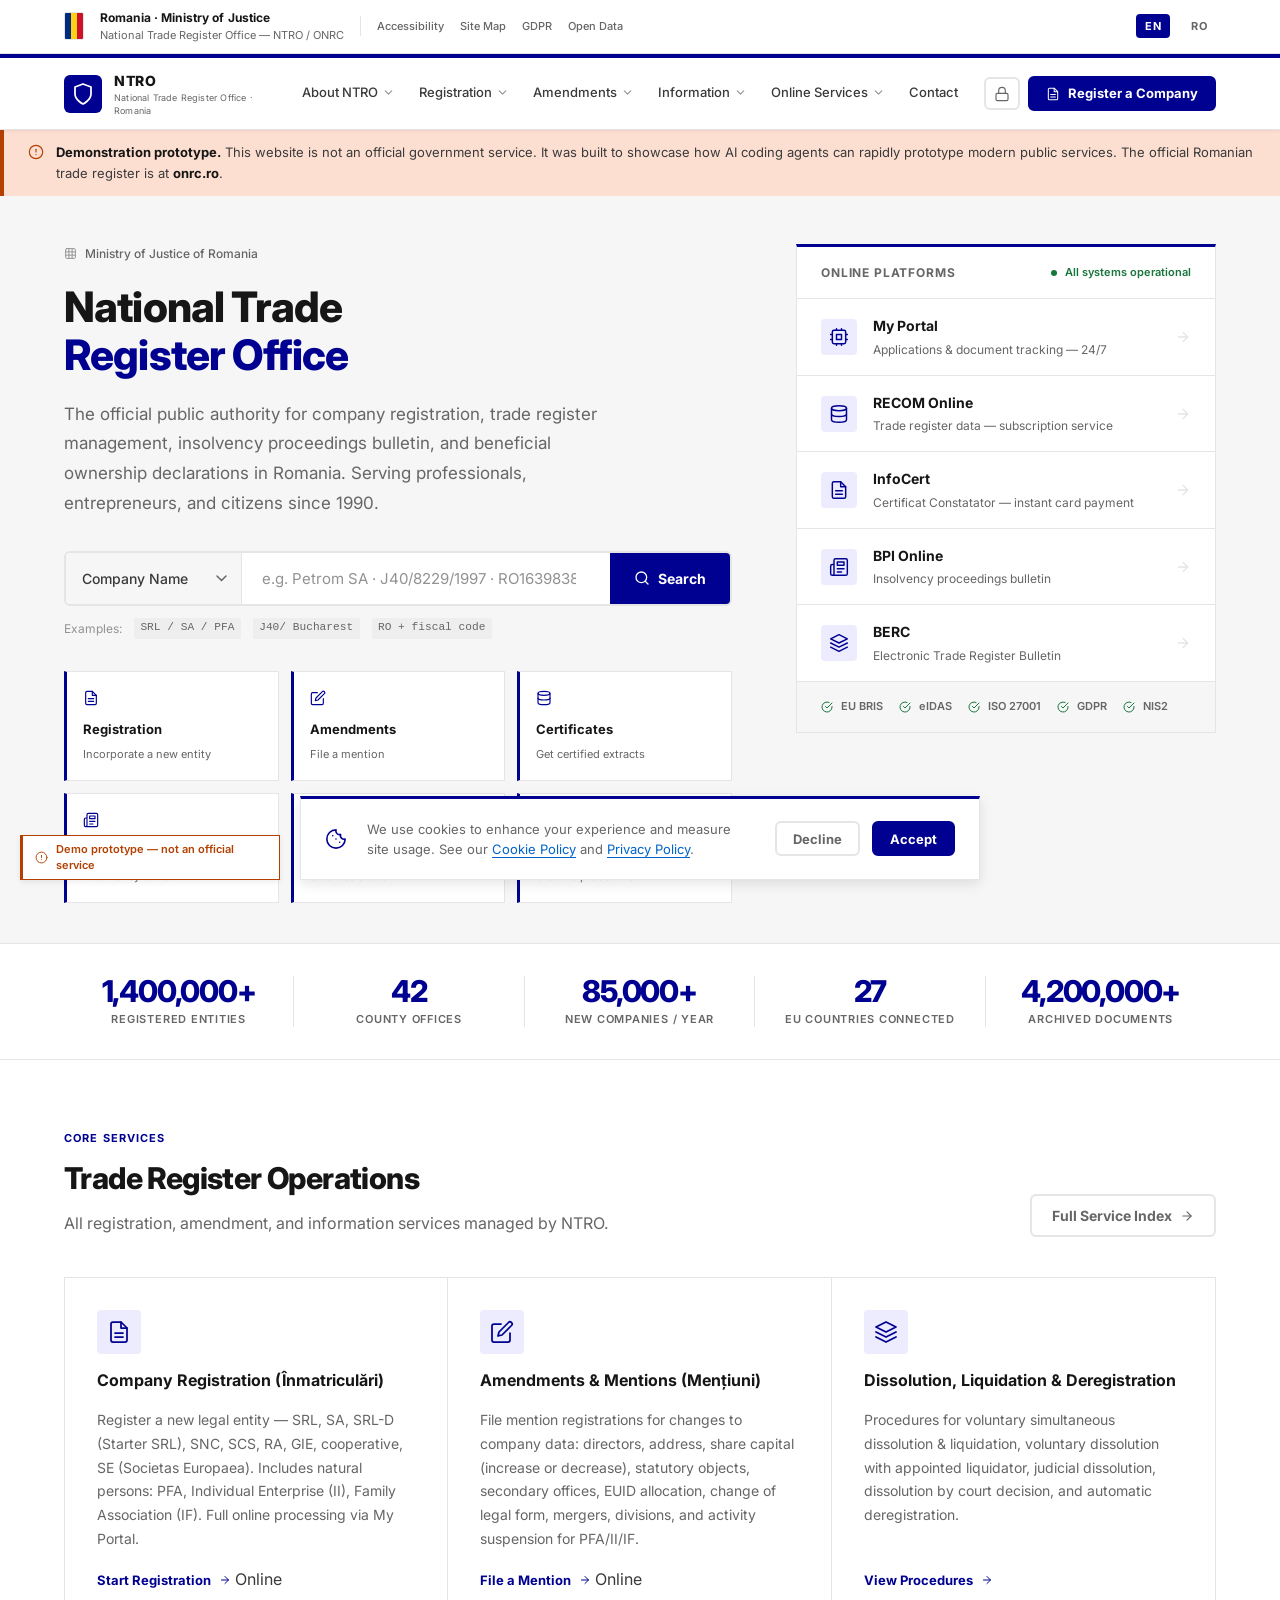
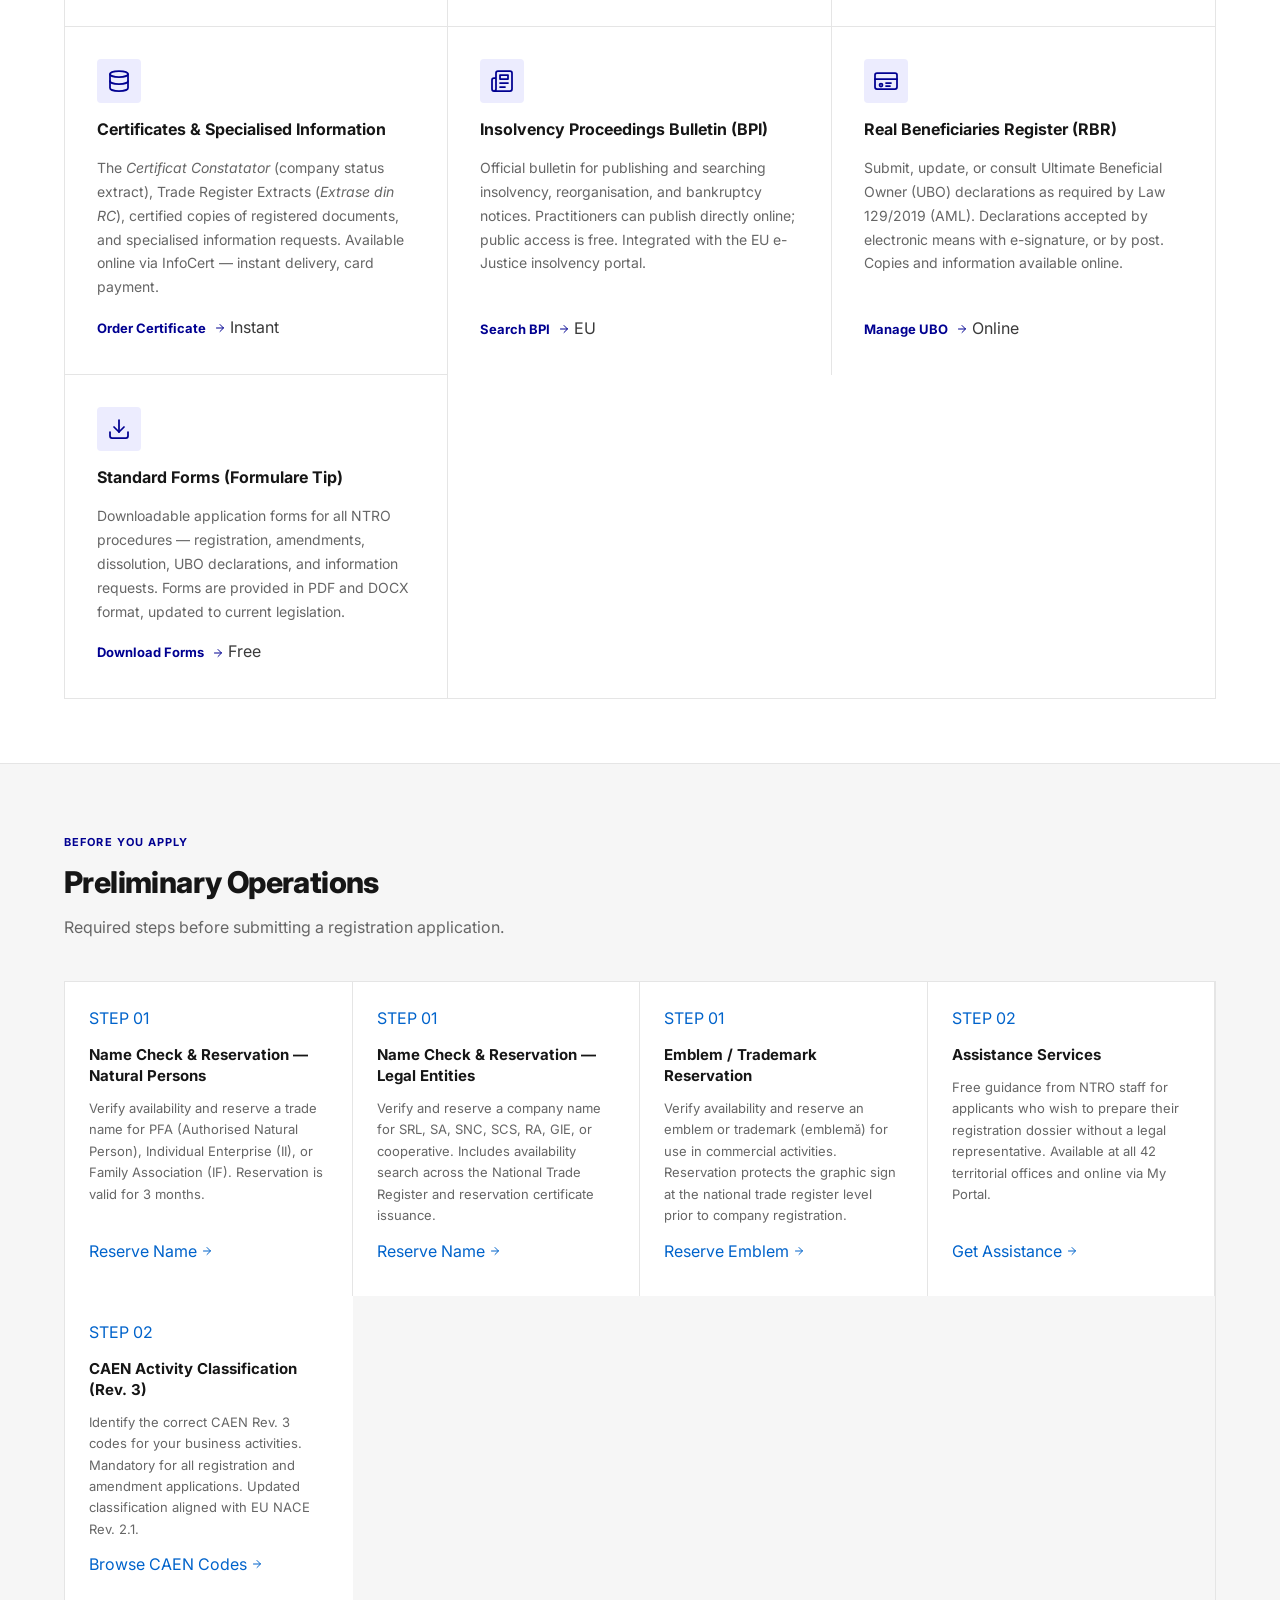
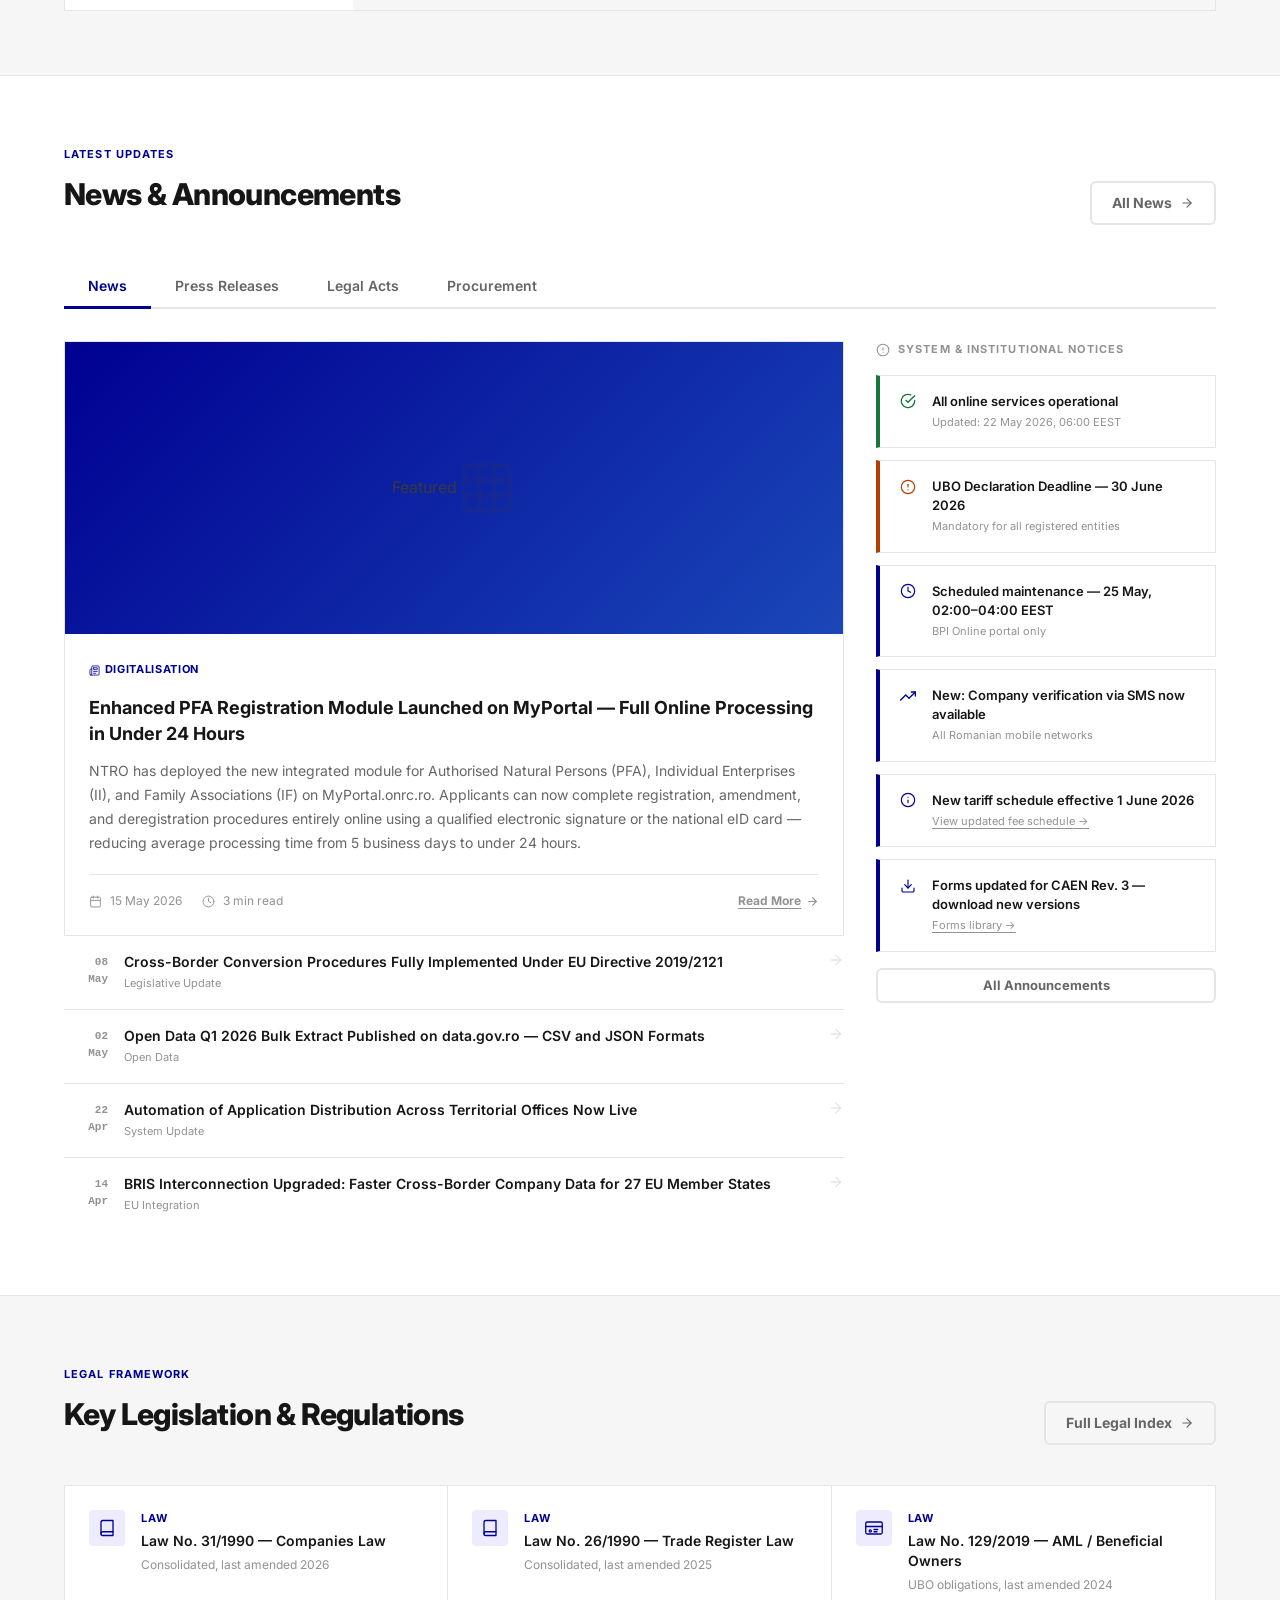
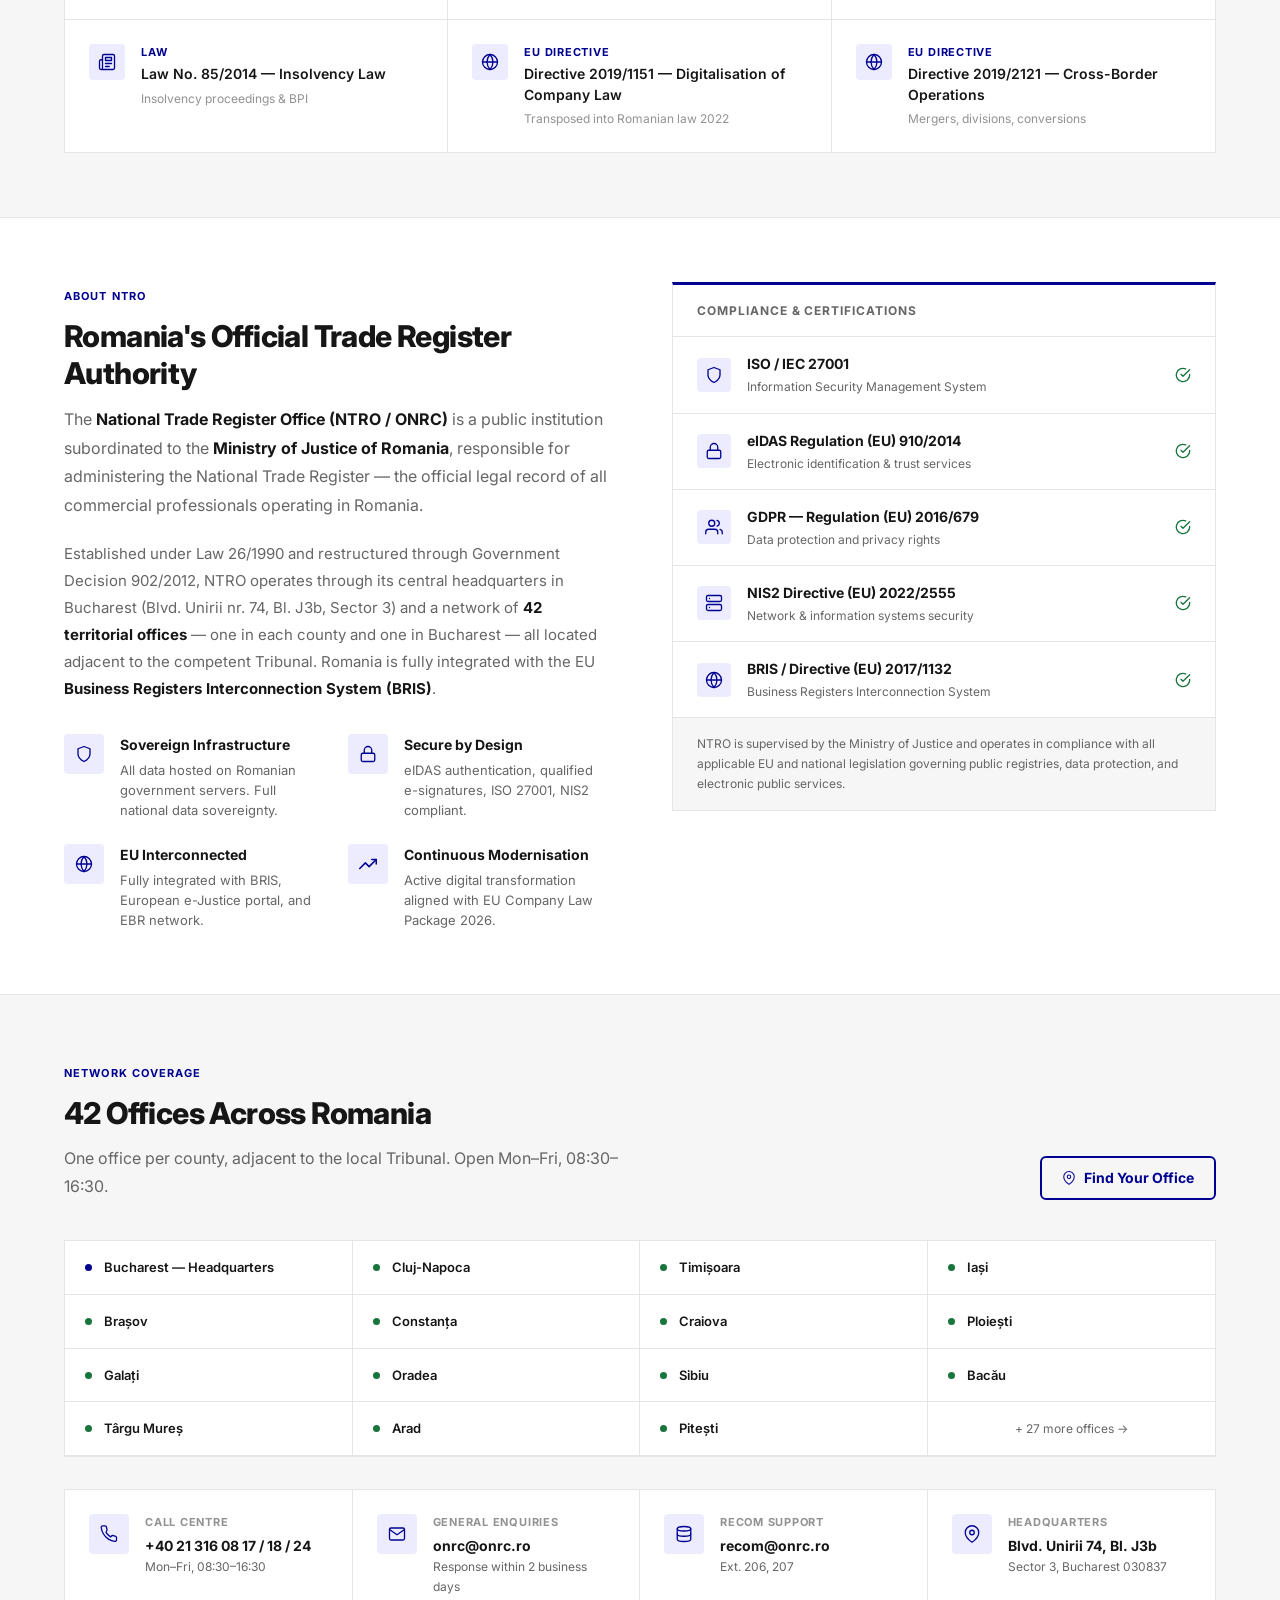
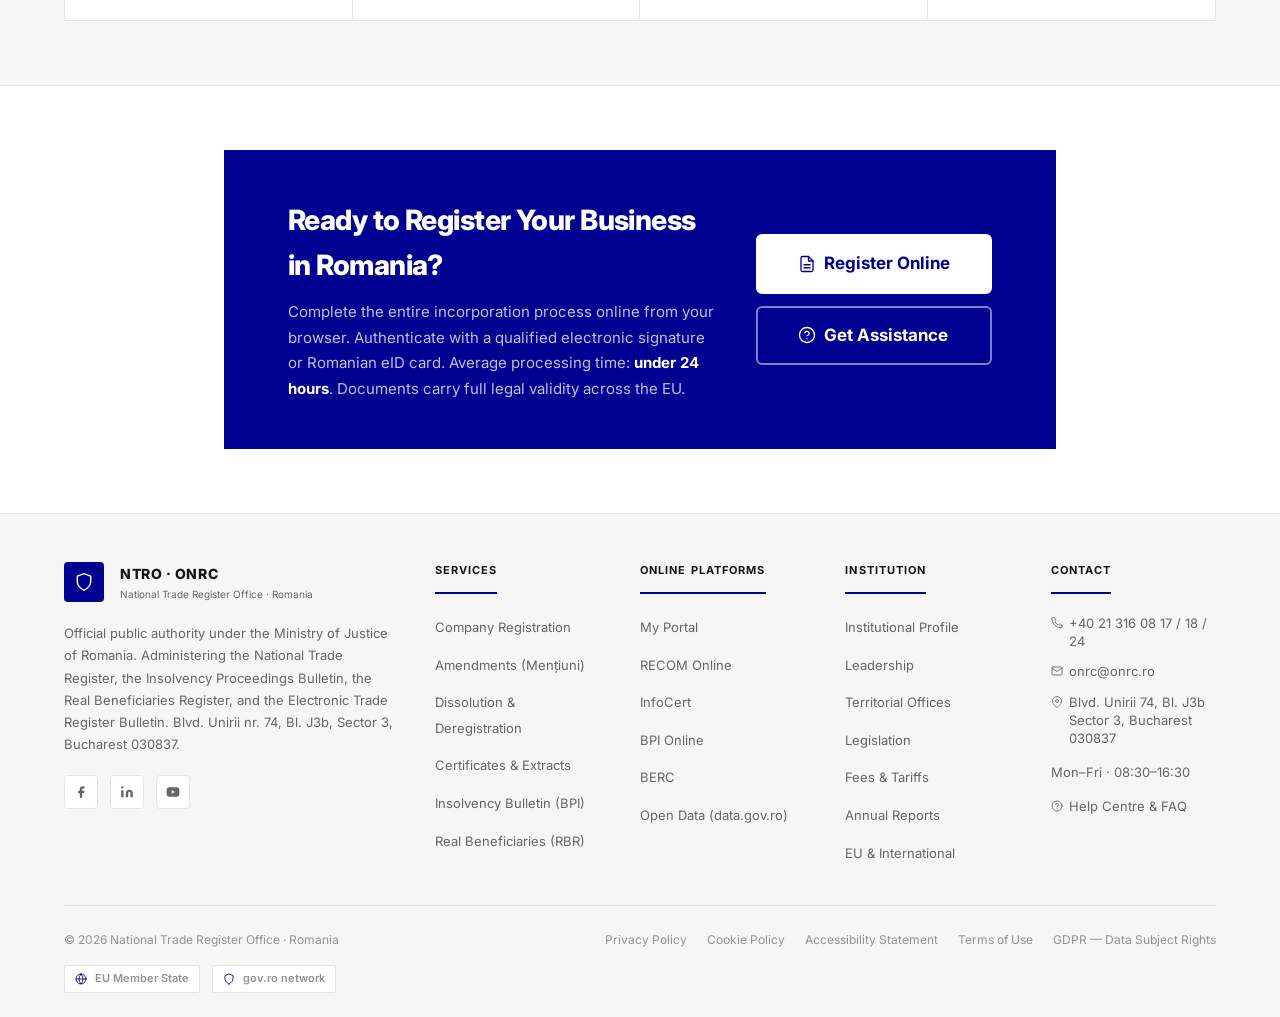
==== commit dbbb9194: "feat: fill service gaps from Romanian ONRC gap analysis - Registration nav: add Emblem/Trademark Res" ====
--- a/index.html
+++ b/index.html
@@ -142,6 +142,10 @@
               <svg width="16" height="16" aria-hidden="true"><use href="#i-search"/></svg>
               <span><span class="nav__dropdown-item-label">Name Reservation — Legal Entities</span><span class="nav__dropdown-item-hint">SRL, SA, SNC, SCS, RA name reservation</span></span>
             </a>
+            <a href="#" class="nav__dropdown-item" role="menuitem">
+              <svg width="16" height="16" aria-hidden="true"><use href="#i-shield"/></svg>
+              <span><span class="nav__dropdown-item-label">Emblem / Trademark Reservation</span><span class="nav__dropdown-item-hint">Verificare și rezervare emblemă</span></span>
+            </a>
             <div class="nav__dropdown-header" style="margin-top:.25rem">Incorporation</div>
             <a href="#" class="nav__dropdown-item" role="menuitem">
               <svg width="16" height="16" aria-hidden="true"><use href="#i-users"/></svg>
@@ -149,7 +153,7 @@
             </a>
             <a href="#" class="nav__dropdown-item" role="menuitem">
               <svg width="16" height="16" aria-hidden="true"><use href="#i-bldg"/></svg>
-              <span><span class="nav__dropdown-item-label">Legal Entities</span><span class="nav__dropdown-item-hint">SRL, SA, SNC, SCS, RA, GIE, cooperatives</span></span>
+              <span><span class="nav__dropdown-item-label">Legal Entities</span><span class="nav__dropdown-item-hint">SRL, SA, SRL-D, SA, SNC, SCS, RA, GIE, cooperatives, SE</span></span>
             </a>
             <a href="#" class="nav__dropdown-item" role="menuitem">
               <svg width="16" height="16" aria-hidden="true"><use href="#i-globe"/></svg>
@@ -167,11 +171,23 @@
             <div class="nav__dropdown-header">Mentions (Mențiuni)</div>
             <a href="#" class="nav__dropdown-item" role="menuitem">
               <svg width="16" height="16" aria-hidden="true"><use href="#i-pen"/></svg>
-              <span><span class="nav__dropdown-item-label">Natural Persons</span><span class="nav__dropdown-item-hint">Amendments for PFA, II, IF</span></span>
+              <span><span class="nav__dropdown-item-label">Natural Persons</span><span class="nav__dropdown-item-hint">Amendments for PFA, II, IF — incl. activity suspension</span></span>
             </a>
             <a href="#" class="nav__dropdown-item" role="menuitem">
               <svg width="16" height="16" aria-hidden="true"><use href="#i-pen"/></svg>
-              <span><span class="nav__dropdown-item-label">Legal Entities</span><span class="nav__dropdown-item-hint">Directors, capital, address, object changes</span></span>
+              <span><span class="nav__dropdown-item-label">Legal Entities</span><span class="nav__dropdown-item-hint">Directors, capital, address, object, EUID, secondary offices</span></span>
+            </a>
+            <a href="#" class="nav__dropdown-item" role="menuitem">
+              <svg width="16" height="16" aria-hidden="true"><use href="#i-trend"/></svg>
+              <span><span class="nav__dropdown-item-label">Capital Increase / Capital Decrease</span><span class="nav__dropdown-item-hint">Share capital modification procedures</span></span>
+            </a>
+            <a href="#" class="nav__dropdown-item" role="menuitem">
+              <svg width="16" height="16" aria-hidden="true"><use href="#i-layers"/></svg>
+              <span><span class="nav__dropdown-item-label">Mergers &amp; Divisions</span><span class="nav__dropdown-item-hint">Absorption, new company, total &amp; partial split</span></span>
+            </a>
+            <a href="#" class="nav__dropdown-item" role="menuitem">
+              <svg width="16" height="16" aria-hidden="true"><use href="#i-pen"/></svg>
+              <span><span class="nav__dropdown-item-label">Change of Legal Form</span><span class="nav__dropdown-item-hint">Transform entity type — e.g. SRL → SA</span></span>
             </a>
             <a href="#" class="nav__dropdown-item" role="menuitem">
               <svg width="16" height="16" aria-hidden="true"><use href="#i-id"/></svg>
@@ -198,20 +214,41 @@
             </a>
             <a href="#" class="nav__dropdown-item" role="menuitem">
               <svg width="16" height="16" aria-hidden="true"><use href="#i-db"/></svg>
-              <span><span class="nav__dropdown-item-label">Specialised Information</span><span class="nav__dropdown-item-hint">Copies, extracts, certified documents</span></span>
+              <span><span class="nav__dropdown-item-label">Trade Register Extracts</span><span class="nav__dropdown-item-hint">Extrase din Registrul Comerțului — certified copies</span></span>
+            </a>
+            <a href="#" class="nav__dropdown-item" role="menuitem">
+              <svg width="16" height="16" aria-hidden="true"><use href="#i-db"/></svg>
+              <span><span class="nav__dropdown-item-label">Specialised Information</span><span class="nav__dropdown-item-hint">Dări de seamă, statistical data, requests</span></span>
             </a>
             <a href="#" class="nav__dropdown-item" role="menuitem">
               <svg width="16" height="16" aria-hidden="true"><use href="#i-id"/></svg>
               <span><span class="nav__dropdown-item-label">Real Beneficiaries Register (RBR)</span><span class="nav__dropdown-item-hint">RBR information &amp; certified copies</span></span>
             </a>
-            <div class="nav__dropdown-header" style="margin-top:.25rem">Legislation &amp; Fees</div>
+            <div class="nav__dropdown-header" style="margin-top:.25rem">Forms &amp; Legislation</div>
+            <a href="#" class="nav__dropdown-item" role="menuitem">
+              <svg width="16" height="16" aria-hidden="true"><use href="#i-download"/></svg>
+              <span><span class="nav__dropdown-item-label">Standard Forms (Formulare Tip)</span><span class="nav__dropdown-item-hint">Downloadable application forms for all procedures</span></span>
+            </a>
             <a href="#" class="nav__dropdown-item" role="menuitem">
               <svg width="16" height="16" aria-hidden="true"><use href="#i-book"/></svg>
-              <span><span class="nav__dropdown-item-label">Legal Acts &amp; Regulations</span></span>
+              <span><span class="nav__dropdown-item-label">National Legislation</span><span class="nav__dropdown-item-hint">Romanian laws &amp; regulations governing the register</span></span>
+            </a>
+            <a href="#" class="nav__dropdown-item" role="menuitem">
+              <svg width="16" height="16" aria-hidden="true"><use href="#i-globe"/></svg>
+              <span><span class="nav__dropdown-item-label">EU Legislation</span><span class="nav__dropdown-item-hint">Directives, regulations &amp; e-Justice framework</span></span>
             </a>
             <a href="#" class="nav__dropdown-item" role="menuitem">
               <svg width="16" height="16" aria-hidden="true"><use href="#i-file"/></svg>
               <span><span class="nav__dropdown-item-label">Fees &amp; Tariffs</span></span>
+            </a>
+            <div class="nav__dropdown-header" style="margin-top:.25rem">Public Information</div>
+            <a href="#" class="nav__dropdown-item" role="menuitem">
+              <svg width="16" height="16" aria-hidden="true"><use href="#i-trend"/></svg>
+              <span><span class="nav__dropdown-item-label">Statistical Reports</span><span class="nav__dropdown-item-hint">Annual &amp; quarterly business demography data</span></span>
+            </a>
+            <a href="#" class="nav__dropdown-item" role="menuitem">
+              <svg width="16" height="16" aria-hidden="true"><use href="#i-info"/></svg>
+              <span><span class="nav__dropdown-item-label">Freedom of Information (Law 544/2001)</span><span class="nav__dropdown-item-hint">Public information requests</span></span>
             </a>
           </div>
         </li>
@@ -480,7 +517,7 @@
       <article class="svc-card" role="listitem" tabindex="0">
         <div class="svc-card__icon ico--blue" aria-hidden="true"><svg width="24" height="24"><use href="#i-file"/></svg></div>
         <h3 class="svc-card__title">Company Registration (Înmatriculări)</h3>
-        <p class="svc-card__desc">Register a new legal entity — SRL, SA, SNC, SCS, RA, GIE, cooperative. Includes natural persons: PFA, Individual Enterprise (II), Family Association (IF). Full online processing via My Portal.</p>
+        <p class="svc-card__desc">Register a new legal entity — SRL, SA, SRL-D (Starter SRL), SNC, SCS, RA, GIE, cooperative, SE (Societas Europaea). Includes natural persons: PFA, Individual Enterprise (II), Family Association (IF). Full online processing via My Portal.</p>
         <div class="svc-card__footer">
           <a href="#" class="svc-card__link">Start Registration <svg width="12" height="12"><use href="#i-arrow"/></svg></a>
           <span class="badge badge--online">Online</span>
@@ -490,7 +527,7 @@
       <article class="svc-card" role="listitem" tabindex="0">
         <div class="svc-card__icon ico--navy" aria-hidden="true"><svg width="24" height="24"><use href="#i-pen"/></svg></div>
         <h3 class="svc-card__title">Amendments &amp; Mentions (Mențiuni)</h3>
-        <p class="svc-card__desc">File mention registrations for any change to existing company data: change of directors, registered address, share capital, statutory objects, branches, or correction of material errors.</p>
+        <p class="svc-card__desc">File mention registrations for changes to company data: directors, address, share capital (increase or decrease), statutory objects, secondary offices, EUID allocation, change of legal form, mergers, divisions, and activity suspension for PFA/II/IF.</p>
         <div class="svc-card__footer">
           <a href="#" class="svc-card__link">File a Mention <svg width="12" height="12"><use href="#i-arrow"/></svg></a>
           <span class="badge badge--online">Online</span>
@@ -509,7 +546,7 @@
       <article class="svc-card" role="listitem" tabindex="0">
         <div class="svc-card__icon ico--blue" aria-hidden="true"><svg width="24" height="24"><use href="#i-db"/></svg></div>
         <h3 class="svc-card__title">Certificates &amp; Specialised Information</h3>
-        <p class="svc-card__desc">The <em>Certificat Constatator</em> (company status extract), certified copies of registered documents, and specialised information requests. Available online via InfoCert — instant delivery, card payment.</p>
+        <p class="svc-card__desc">The <em>Certificat Constatator</em> (company status extract), Trade Register Extracts (<em>Extrase din RC</em>), certified copies of registered documents, and specialised information requests. Available online via InfoCert — instant delivery, card payment.</p>
         <div class="svc-card__footer">
           <a href="#" class="svc-card__link">Order Certificate <svg width="12" height="12"><use href="#i-arrow"/></svg></a>
           <span class="badge badge--online">Instant</span>
@@ -536,6 +573,16 @@
         </div>
       </article>
 
+      <article class="svc-card" role="listitem" tabindex="0">
+        <div class="svc-card__icon ico--slate" aria-hidden="true"><svg width="24" height="24"><use href="#i-download"/></svg></div>
+        <h3 class="svc-card__title">Standard Forms (Formulare Tip)</h3>
+        <p class="svc-card__desc">Downloadable application forms for all NTRO procedures — registration, amendments, dissolution, UBO declarations, and information requests. Forms are provided in PDF and DOCX format, updated to current legislation.</p>
+        <div class="svc-card__footer">
+          <a href="#" class="svc-card__link">Download Forms <svg width="12" height="12"><use href="#i-arrow"/></svg></a>
+          <span class="badge badge--online">Free</span>
+        </div>
+      </article>
+
     </div>
   </div>
 </section>
@@ -562,6 +609,12 @@
         <div class="prelim-card__title">Name Check &amp; Reservation — Legal Entities</div>
         <p class="prelim-card__desc">Verify and reserve a company name for SRL, SA, SNC, SCS, RA, GIE, or cooperative. Includes availability search across the National Trade Register and reservation certificate issuance.</p>
         <span class="prelim-card__cta">Reserve Name <svg width="12" height="12"><use href="#i-arrow"/></svg></span>
+      </a>
+      <a href="#" class="prelim-card" aria-label="Emblem and trademark reservation">
+        <div class="prelim-card__num">STEP 01</div>
+        <div class="prelim-card__title">Emblem / Trademark Reservation</div>
+        <p class="prelim-card__desc">Verify availability and reserve an emblem or trademark (emblemă) for use in commercial activities. Reservation protects the graphic sign at the national trade register level prior to company registration.</p>
+        <span class="prelim-card__cta">Reserve Emblem <svg width="12" height="12"><use href="#i-arrow"/></svg></span>
       </a>
       <a href="#" class="prelim-card" aria-label="Assistance services">
         <div class="prelim-card__num">STEP 02</div>
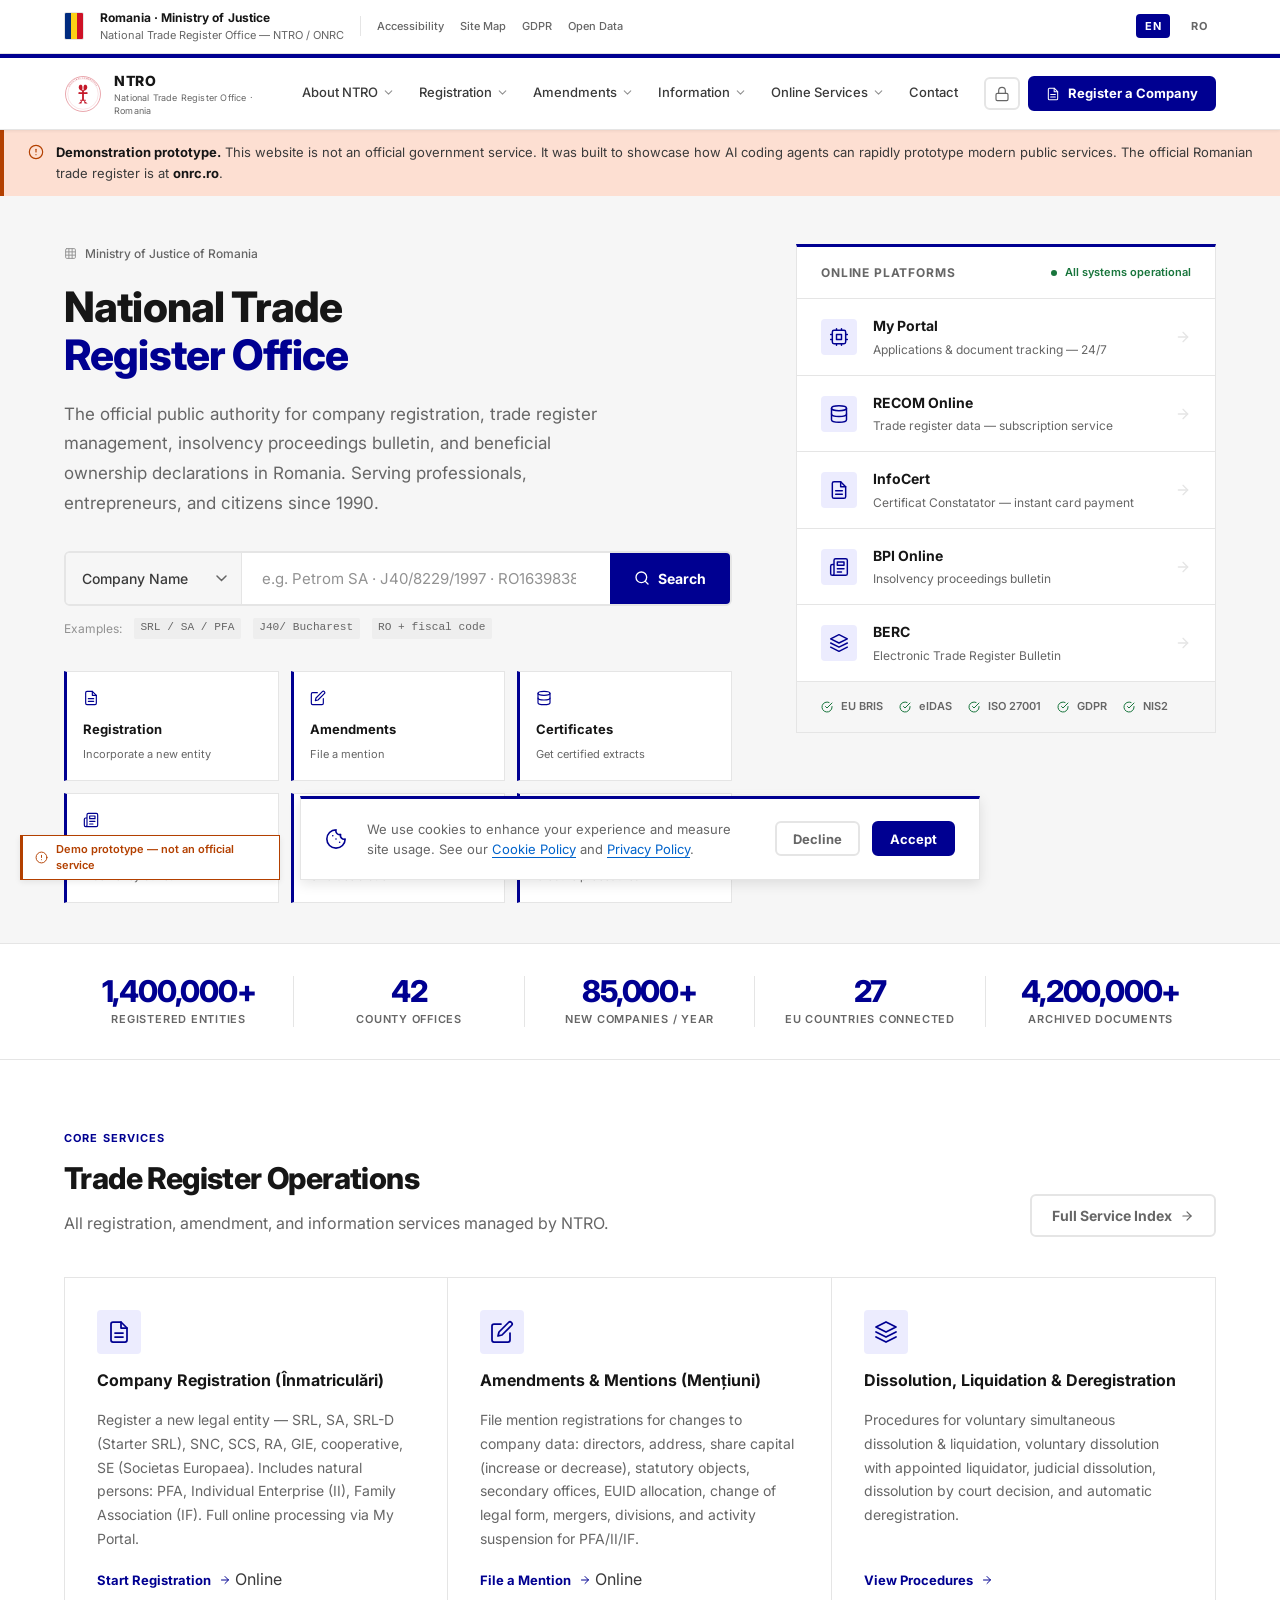
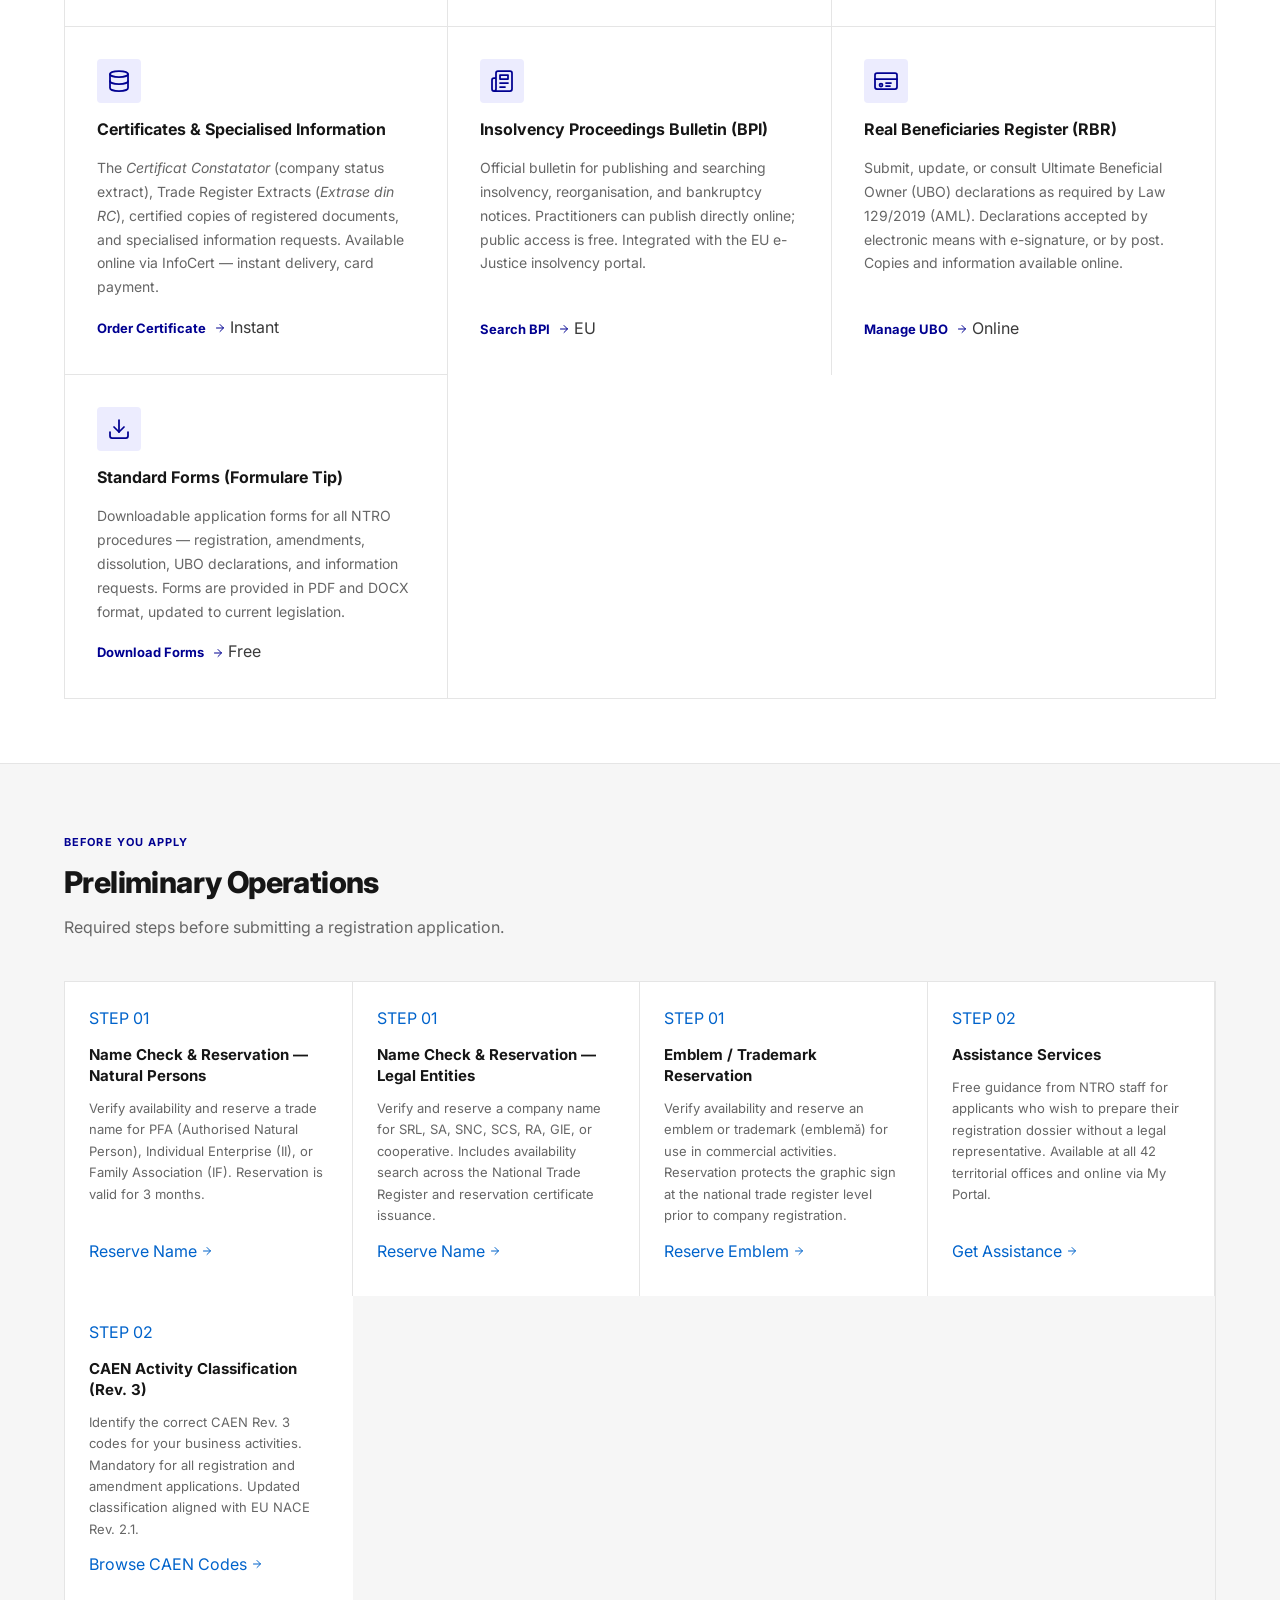
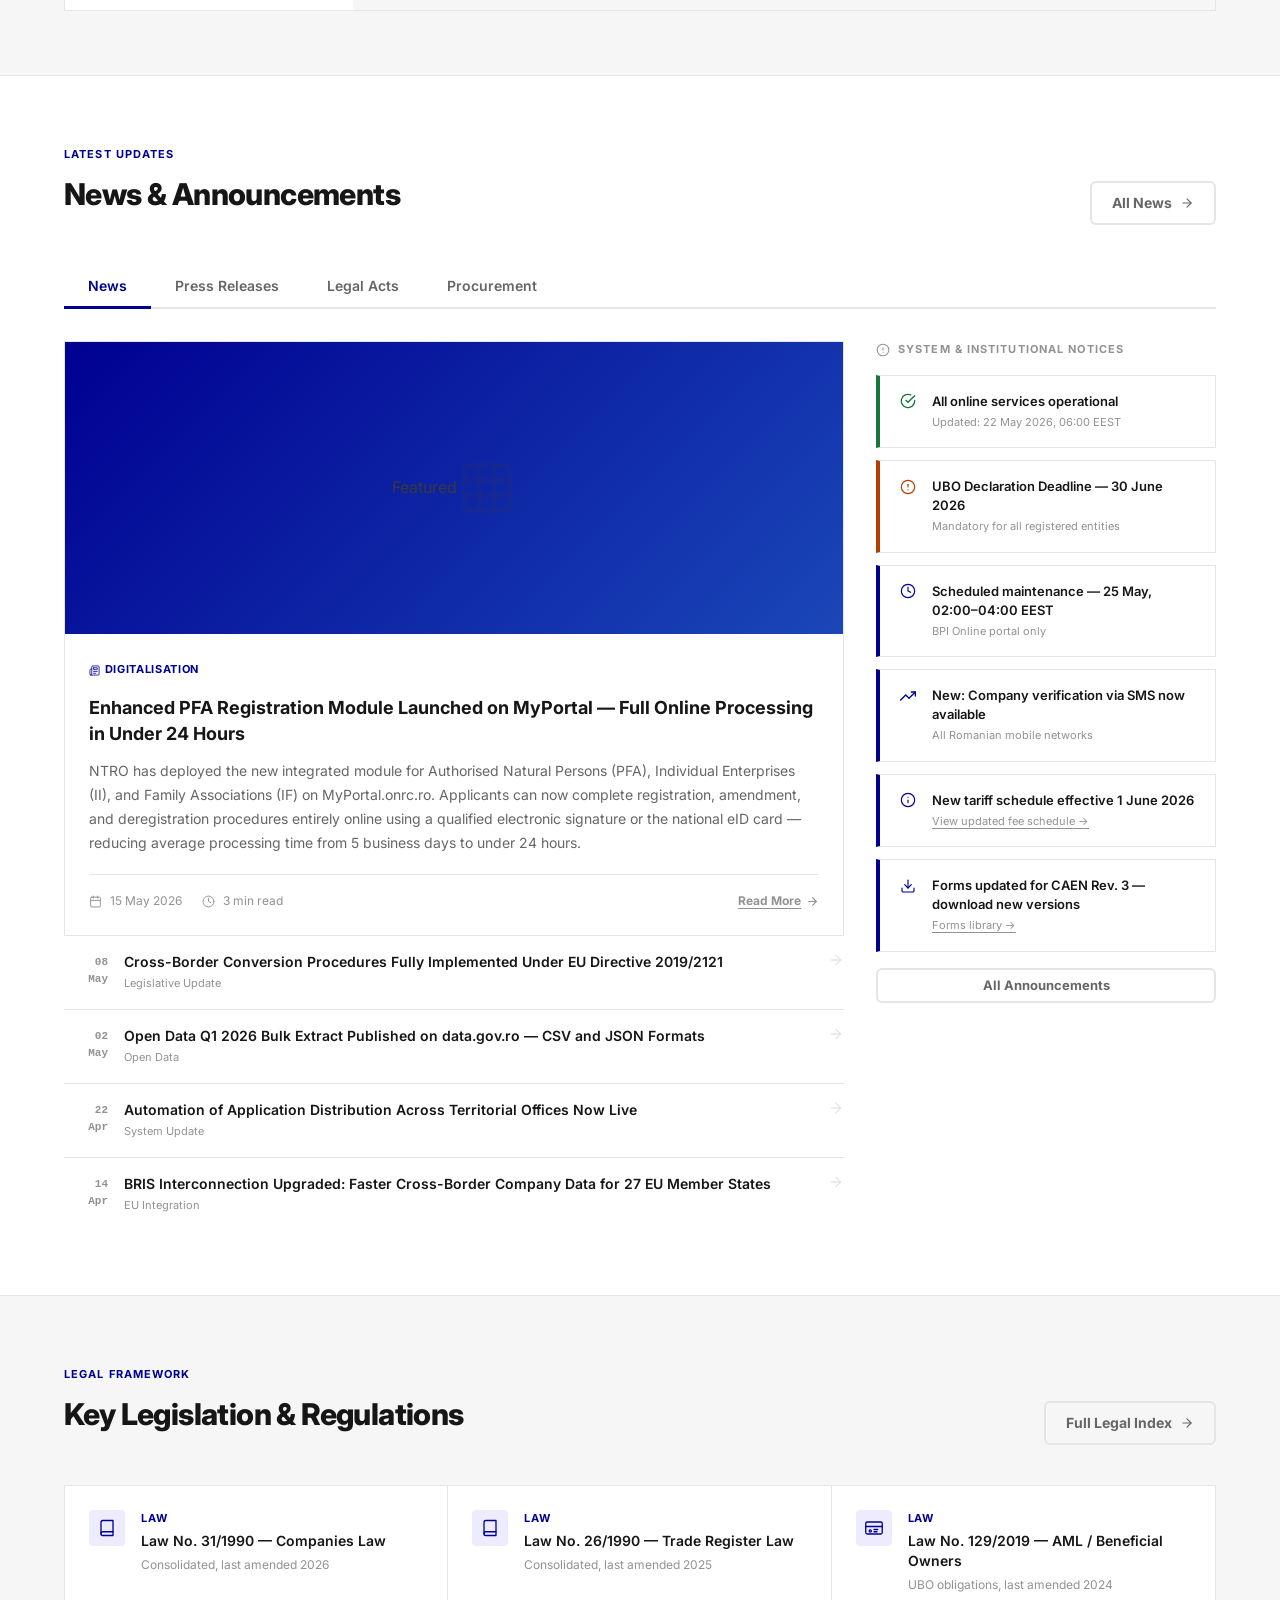
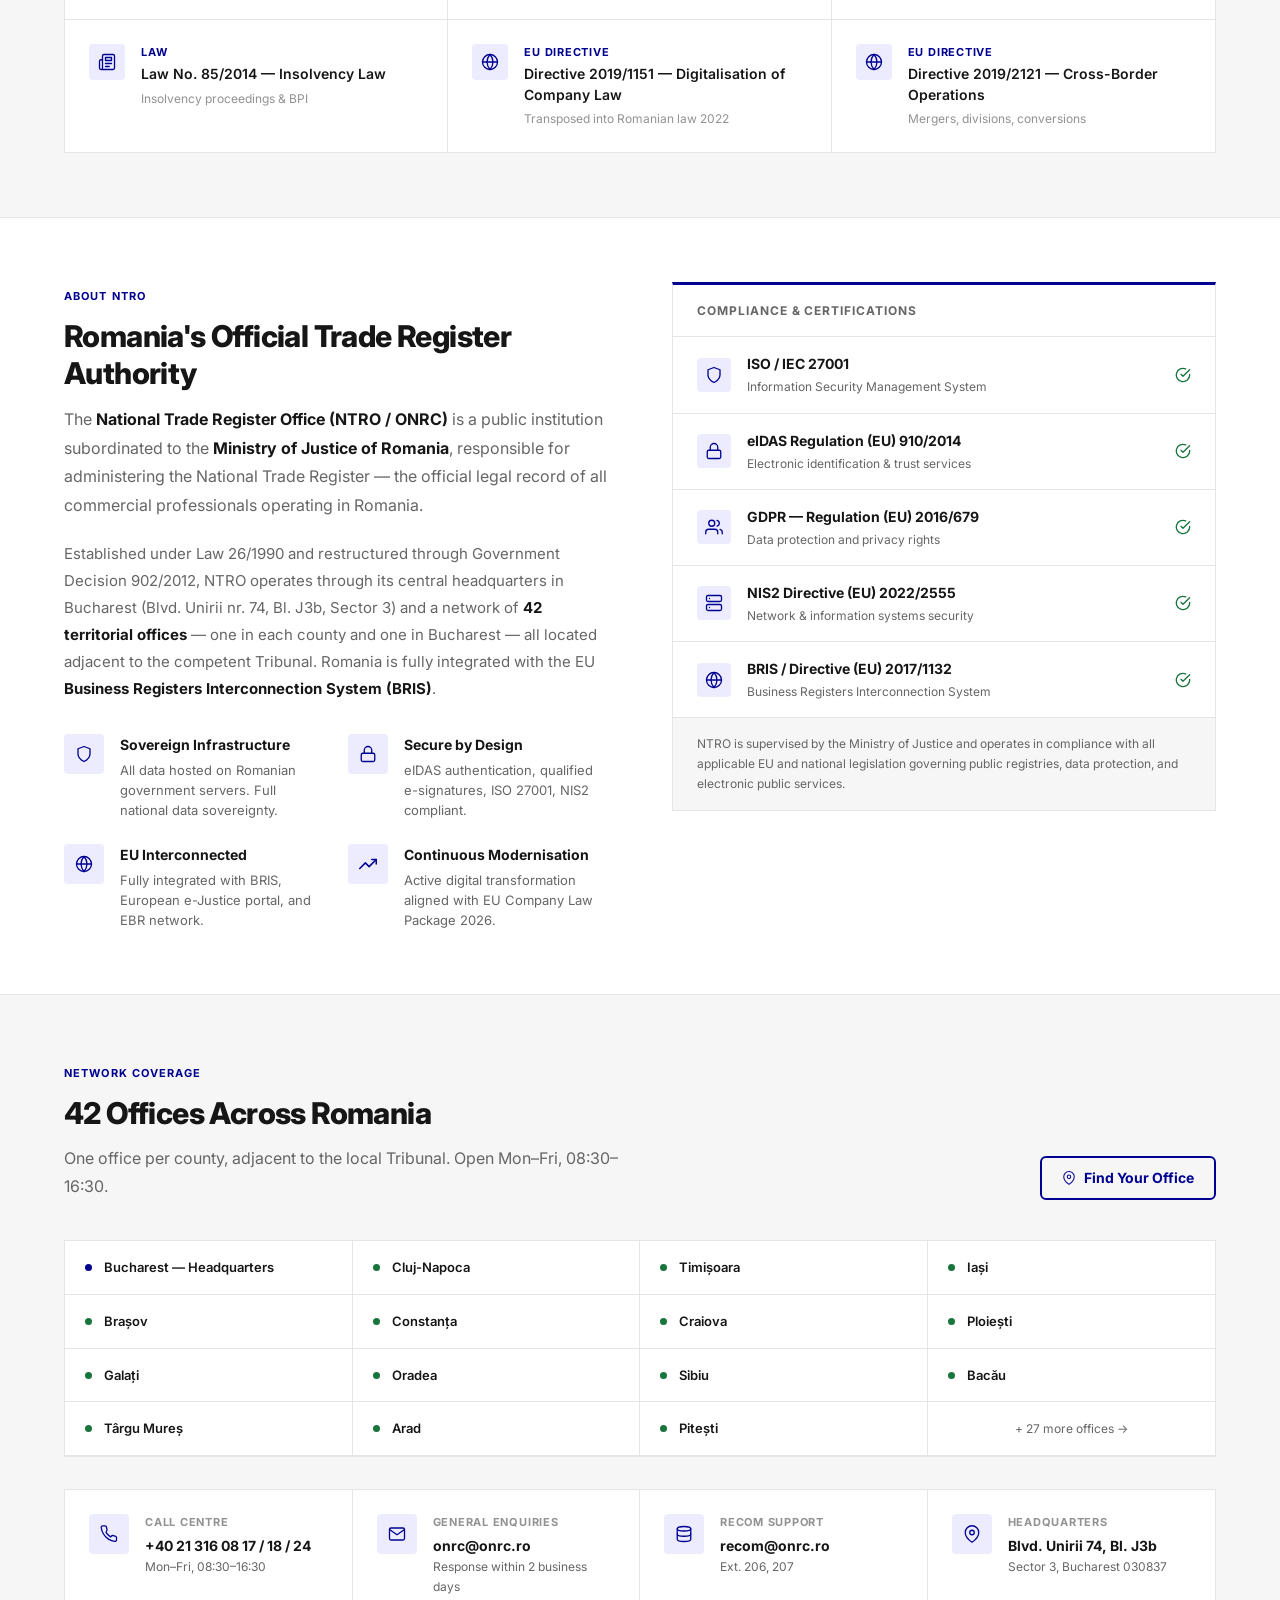
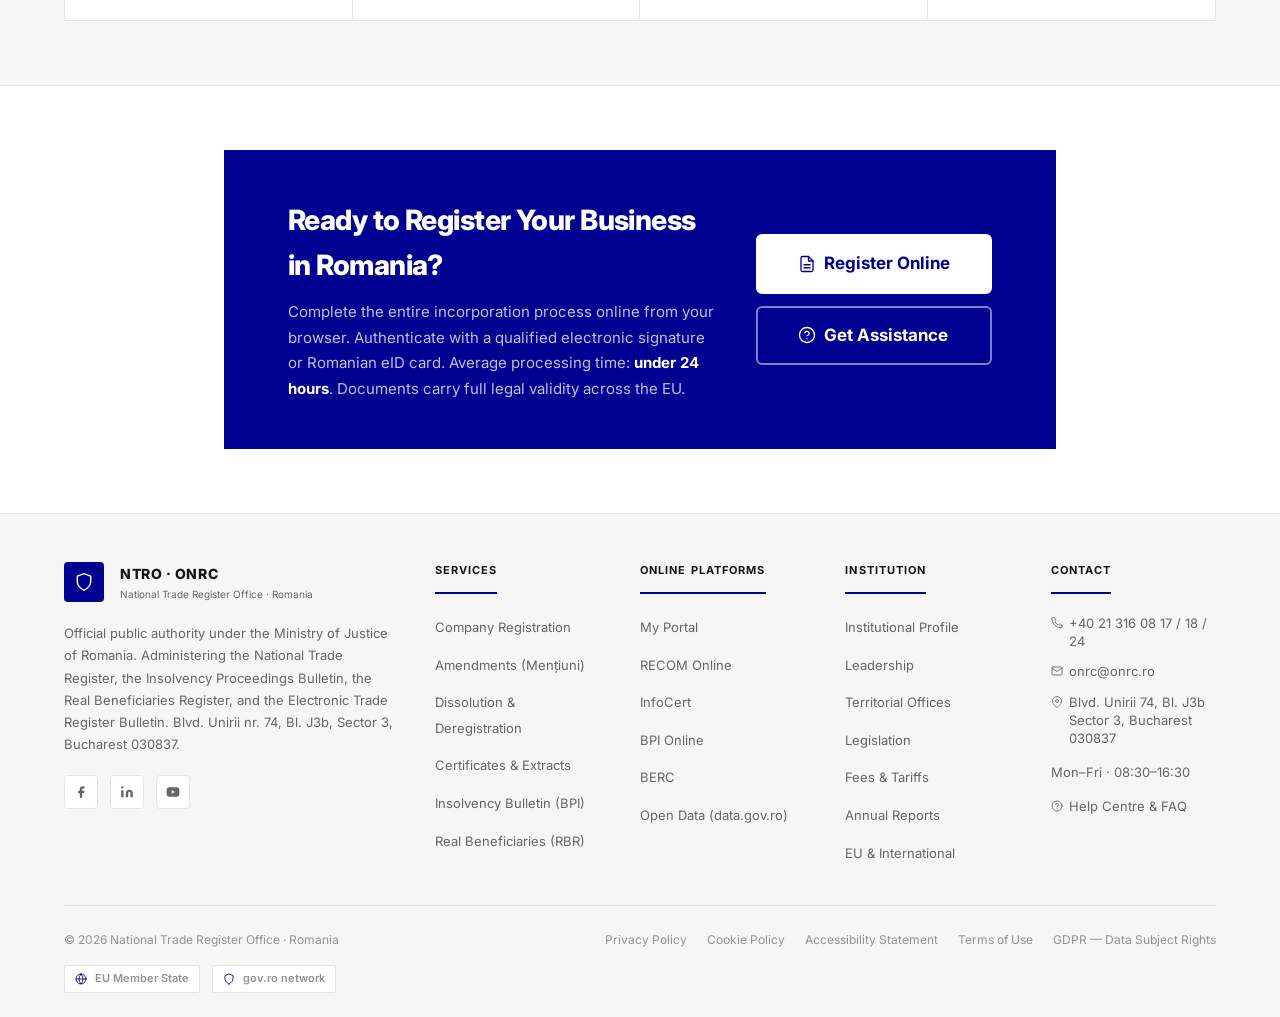
==== commit 2e6f00c2: "feat: add modernised Registrul Comerțului SVG logo Recreates the original ONRC badge emblem as a cle" ====
--- a/index.html
+++ b/index.html
@@ -85,8 +85,8 @@
   <div class="container header__inner">
 
     <a href="/" class="logo" aria-label="NTRO — National Trade Register Office, go to homepage">
-      <div class="logo__mark" aria-hidden="true">
-        <svg width="24" height="24" viewBox="0 0 24 24" fill="none" stroke="#fff" stroke-width="1.75"><use href="#i-shield"/></svg>
+      <div class="logo__mark" aria-hidden="true" style="background:transparent;width:38px;height:38px;display:flex;align-items:center;justify-content:center">
+        <img src="img/logo.svg" alt="" width="36" height="36" style="display:block"/>
       </div>
       <div class="logo__text">
         <div class="logo__acronym">NTRO</div>
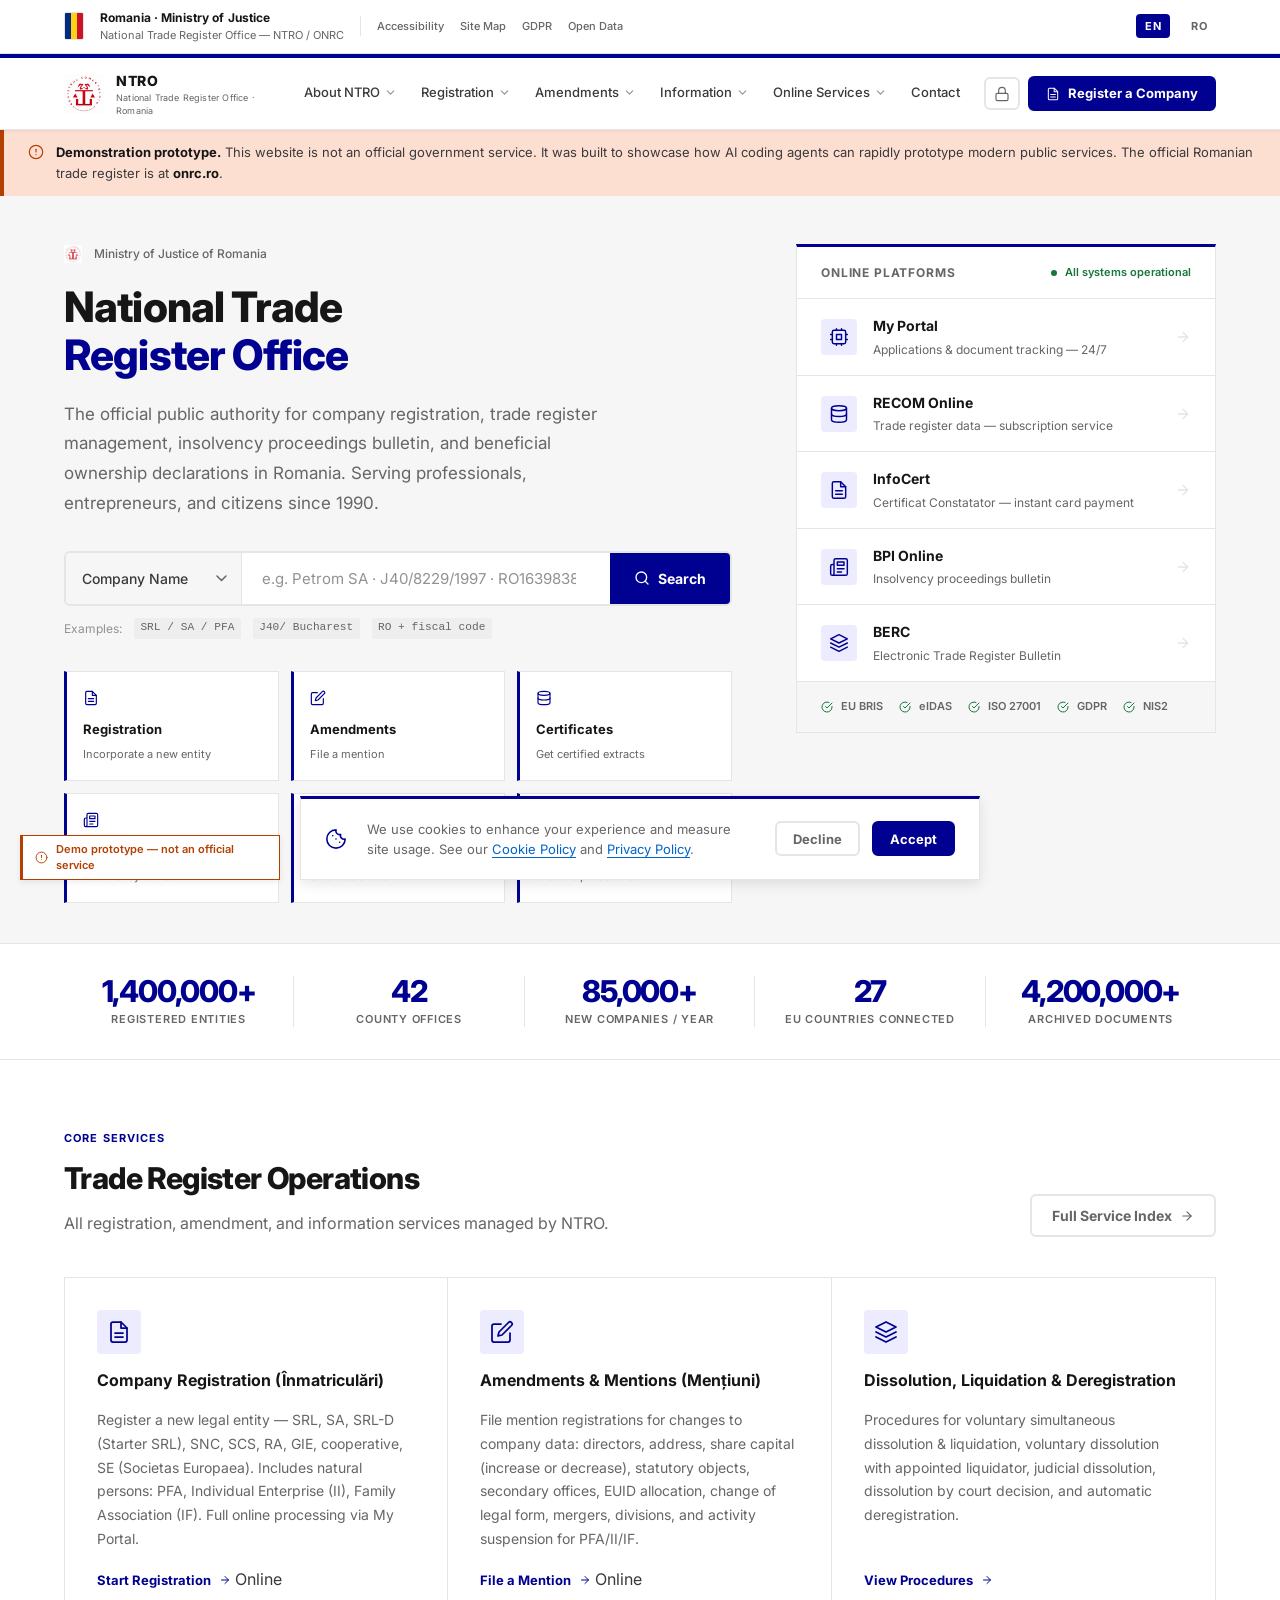
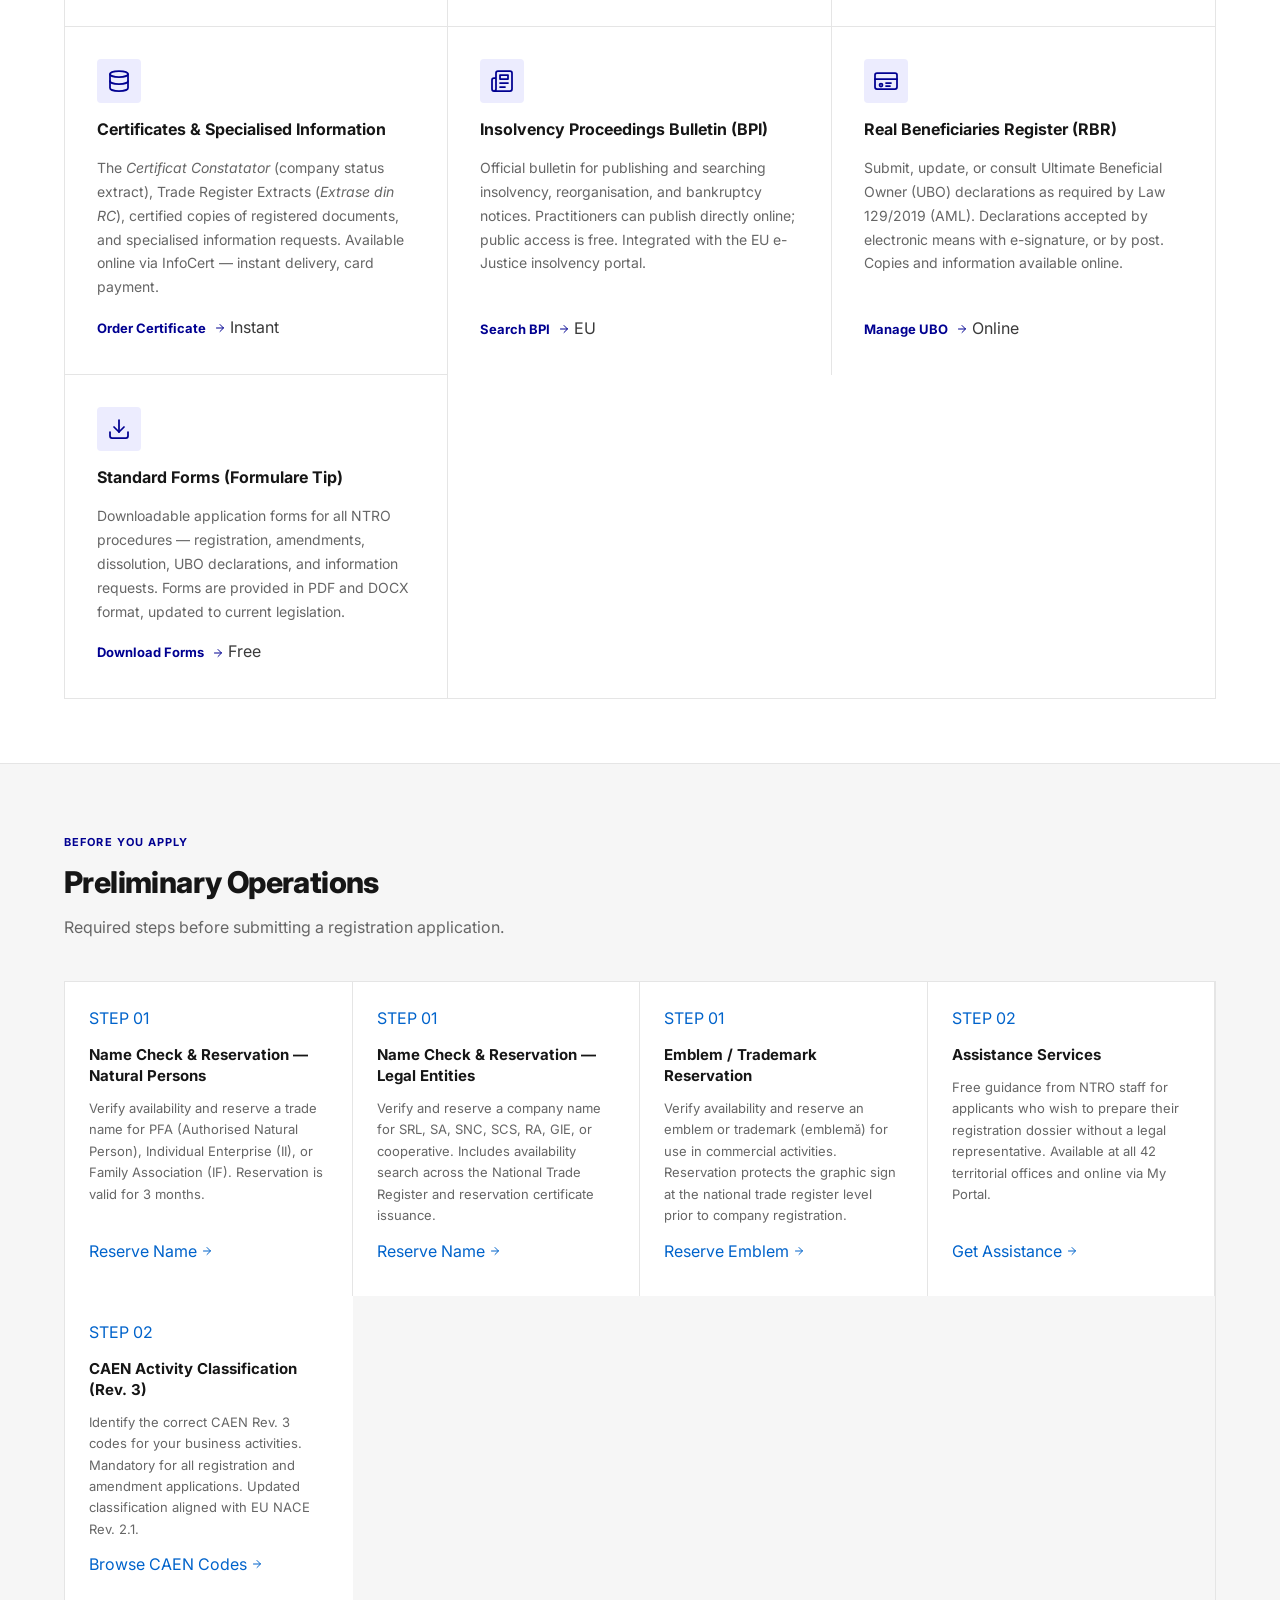
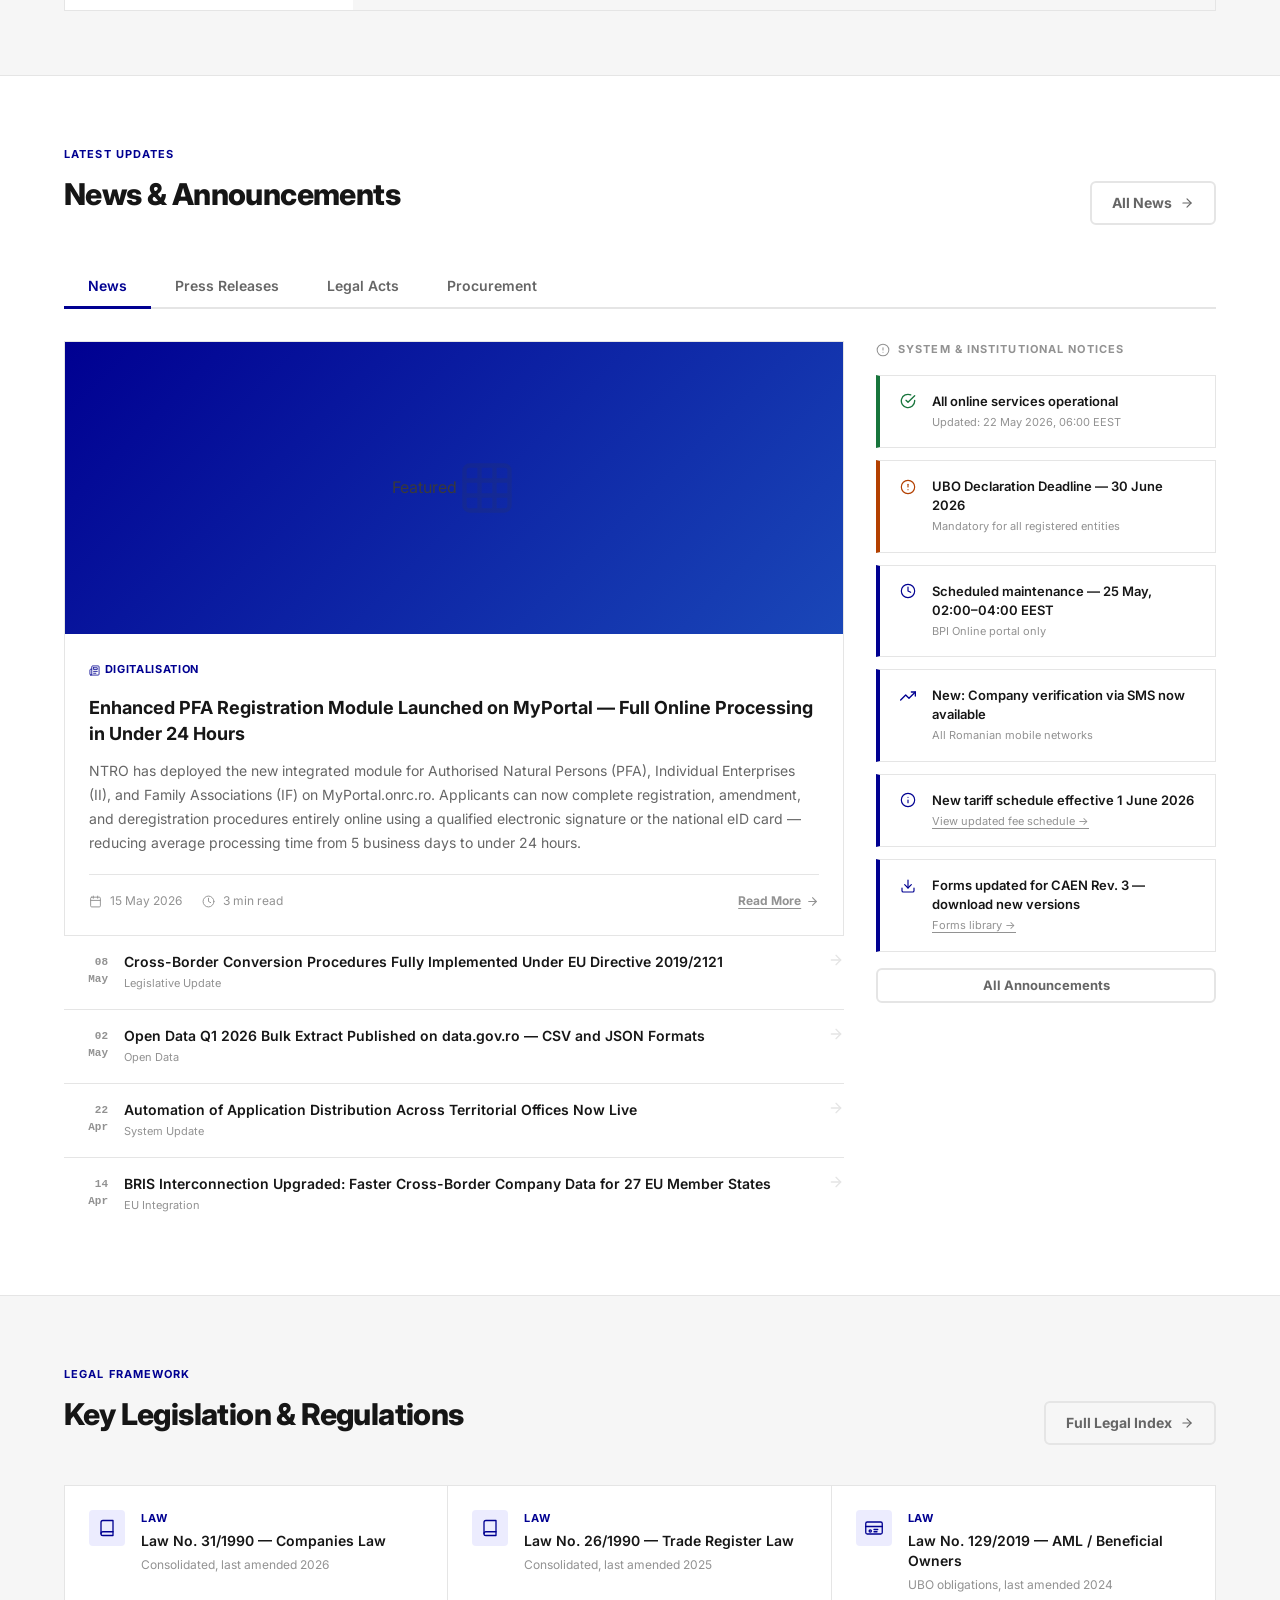
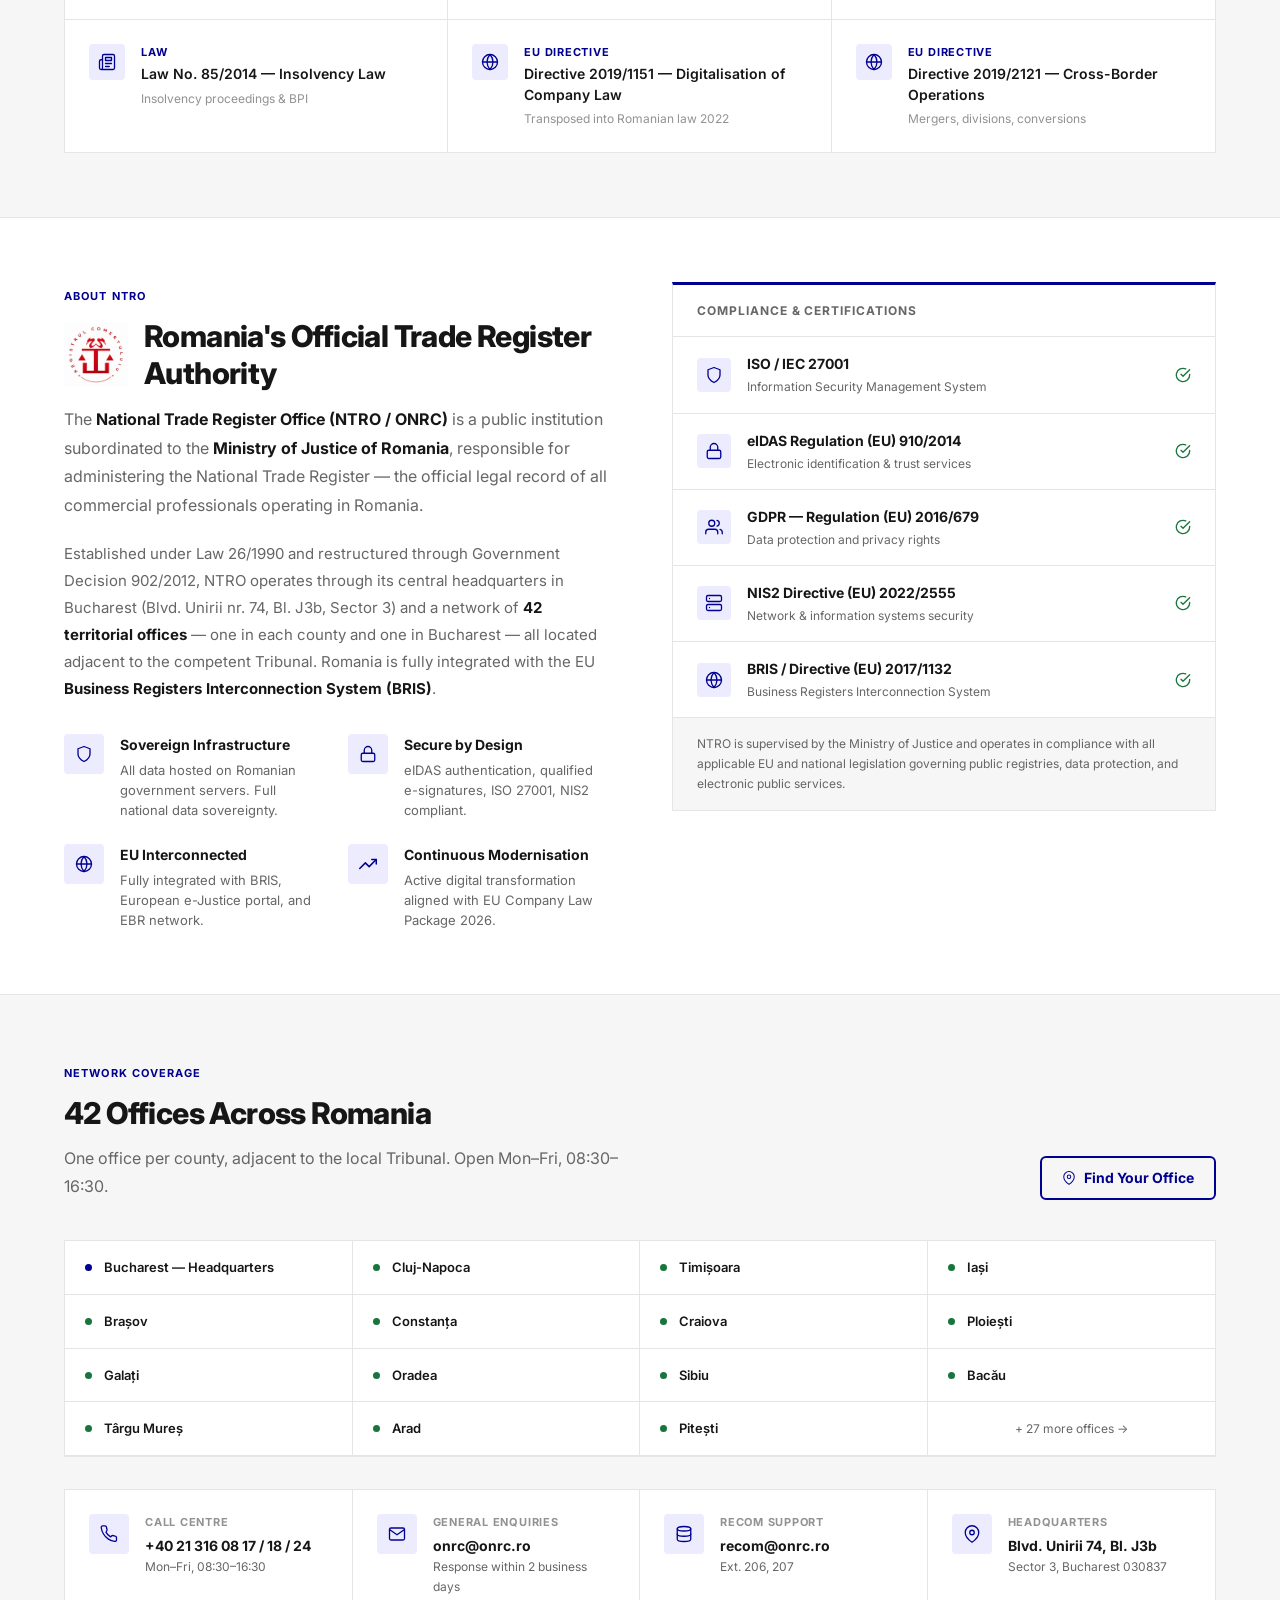
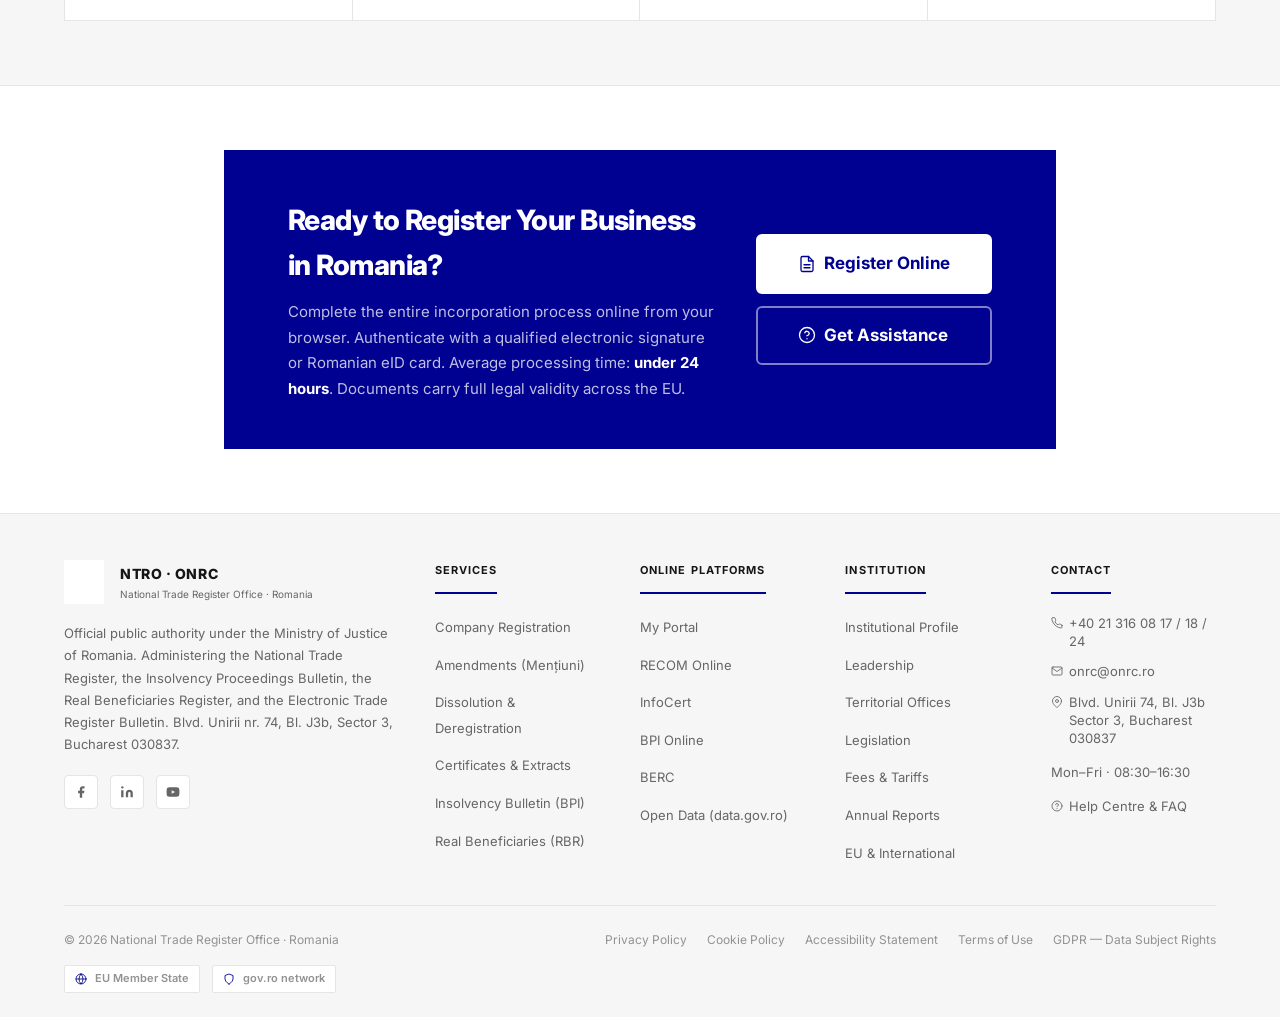
==== commit 90864914: "feat: integrate official ONRC logo across all brand touchpoints Replace placeholder shield icon with" ====
--- a/index.html
+++ b/index.html
@@ -85,8 +85,8 @@
   <div class="container header__inner">
 
     <a href="/" class="logo" aria-label="NTRO — National Trade Register Office, go to homepage">
-      <div class="logo__mark" aria-hidden="true" style="background:transparent;width:38px;height:38px;display:flex;align-items:center;justify-content:center">
-        <img src="img/logo.svg" alt="" width="36" height="36" style="display:block"/>
+      <div class="logo__mark" aria-hidden="true" style="background:transparent;width:40px;height:40px;display:flex;align-items:center;justify-content:center">
+        <img src="img/onrc-logo.png" alt="" width="40" height="40" style="display:block"/>
       </div>
       <div class="logo__text">
         <div class="logo__acronym">NTRO</div>
@@ -328,7 +328,7 @@
     <!-- Left -->
     <div>
       <div class="hero__ministry">
-        <svg width="13" height="13" aria-hidden="true"><use href="#i-bldg"/></svg>
+        <img src="img/onrc-logo.png" alt="" width="18" height="18" style="display:inline-block;vertical-align:middle;margin-right:.25rem"/>
         Ministry of Justice of Romania
       </div>
 
@@ -859,7 +859,10 @@
 
     <div>
       <div class="eyebrow">About NTRO</div>
-      <h2 class="section-title" id="about-title">Romania's Official Trade Register Authority</h2>
+      <div style="display:flex;align-items:center;gap:1rem;margin-bottom:.75rem">
+        <img src="img/onrc-logo.png" alt="Registrul Comerțului emblem" width="64" height="64" style="display:block;flex-shrink:0"/>
+        <h2 class="section-title" id="about-title" style="margin-bottom:0">Romania's Official Trade Register Authority</h2>
+      </div>
       <p style="font-size:1rem;color:var(--g600);line-height:1.8;margin-bottom:1.25rem">
         The <strong style="color:var(--g950)">National Trade Register Office (NTRO / ONRC)</strong> is a public institution
         subordinated to the <strong style="color:var(--g950)">Ministry of Justice of Romania</strong>, responsible for
@@ -1044,7 +1047,9 @@
 
       <div>
         <div class="footer__brand-logo">
-          <div class="footer__brand-mark"><svg width="20" height="20" viewBox="0 0 24 24" fill="none" stroke="white" stroke-width="1.75"><use href="#i-shield"/></svg></div>
+          <div class="footer__brand-mark" style="background:transparent;padding:0">
+            <img src="img/onrc-logo.png" alt="Registrul Comerțului" width="44" height="44" style="display:block;filter:brightness(0) invert(1)"/>
+          </div>
           <div><div class="footer__brand-acronym">NTRO · ONRC</div><div class="footer__brand-sub">National Trade Register Office · Romania</div></div>
         </div>
         <p class="footer__brand-desc">
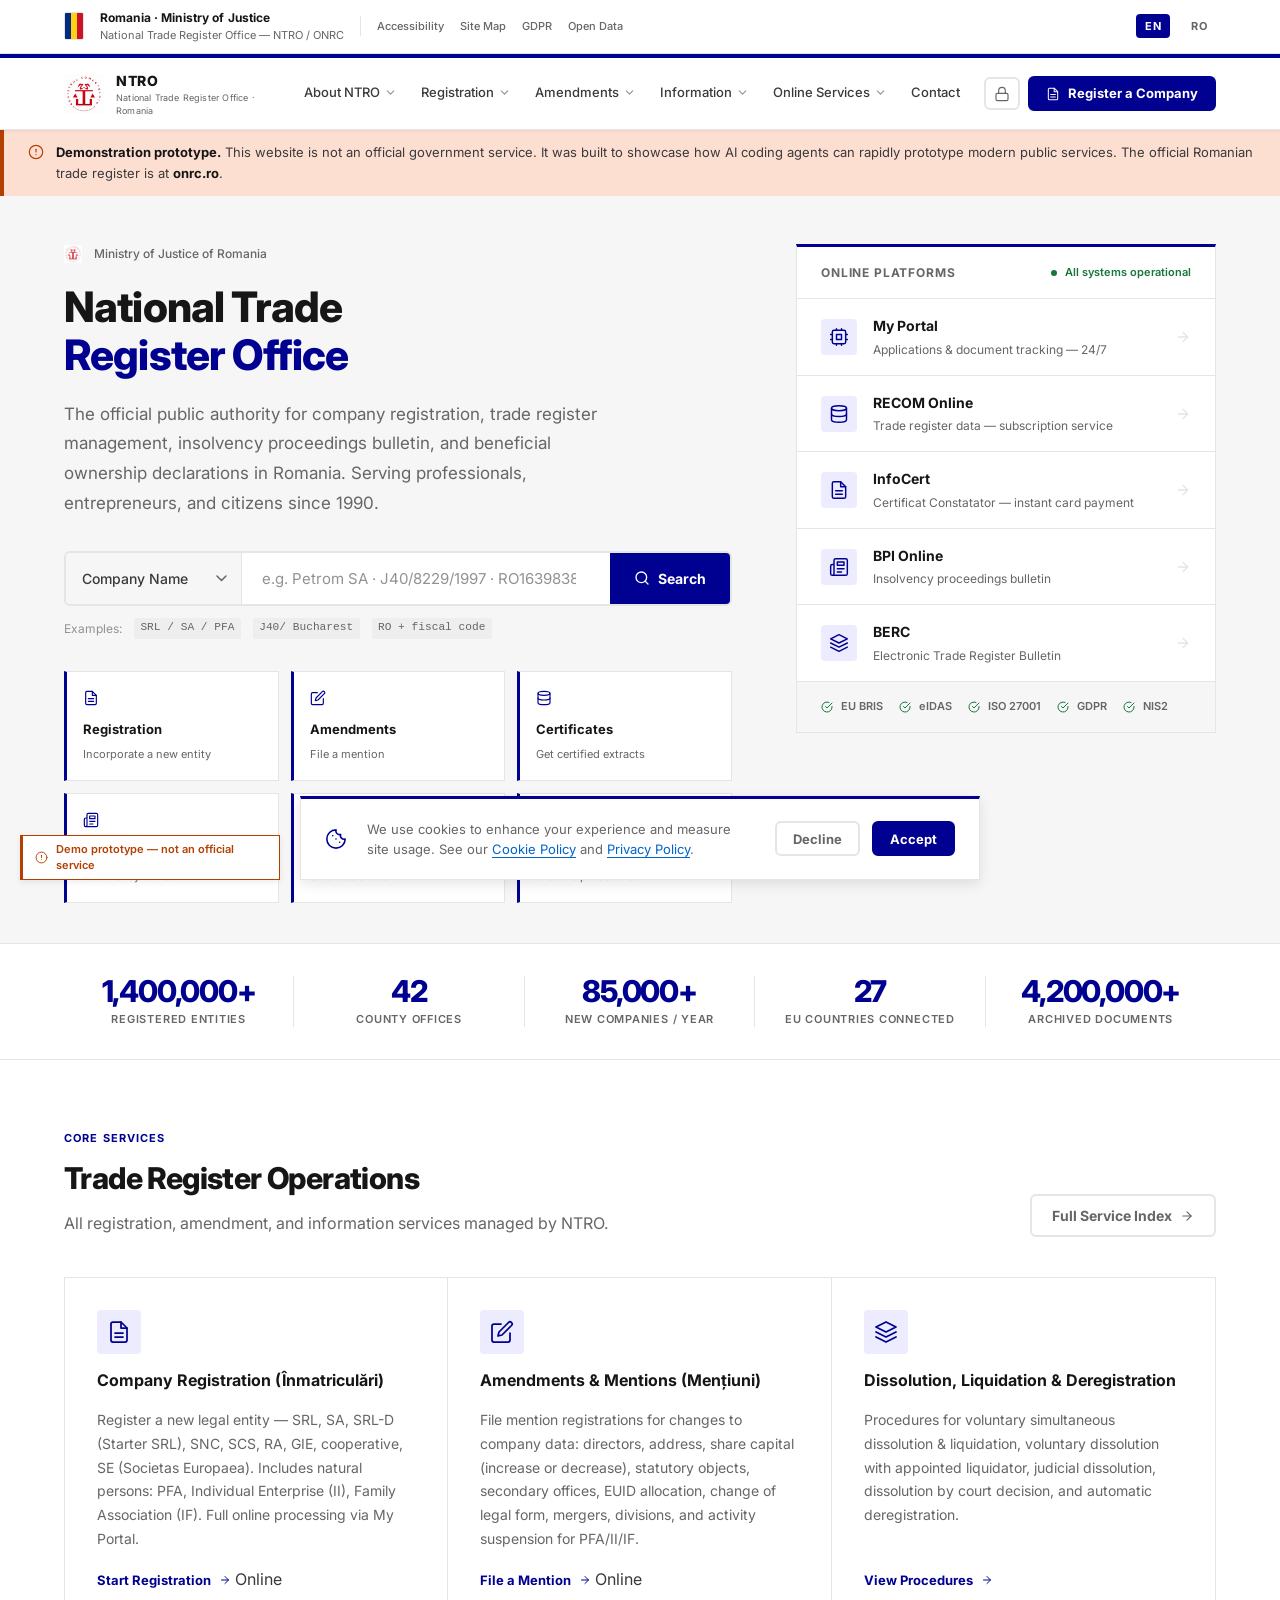
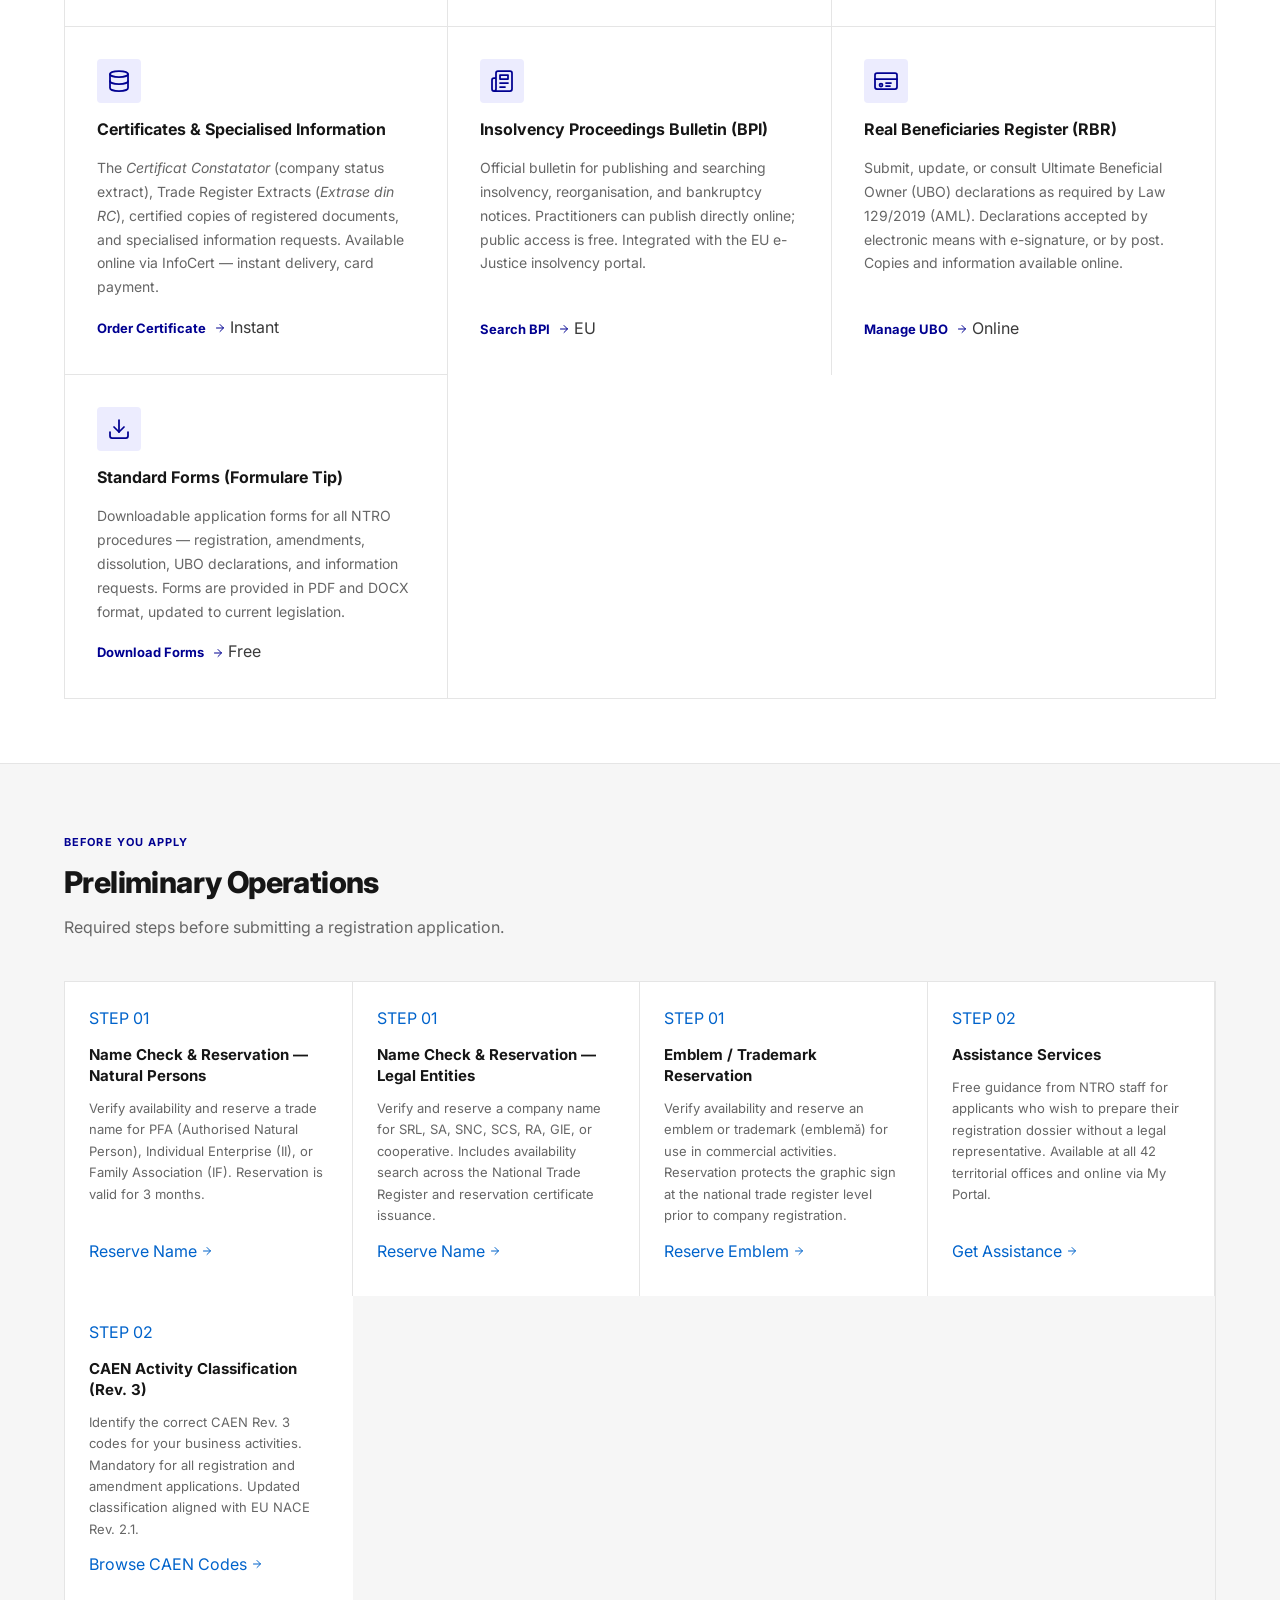
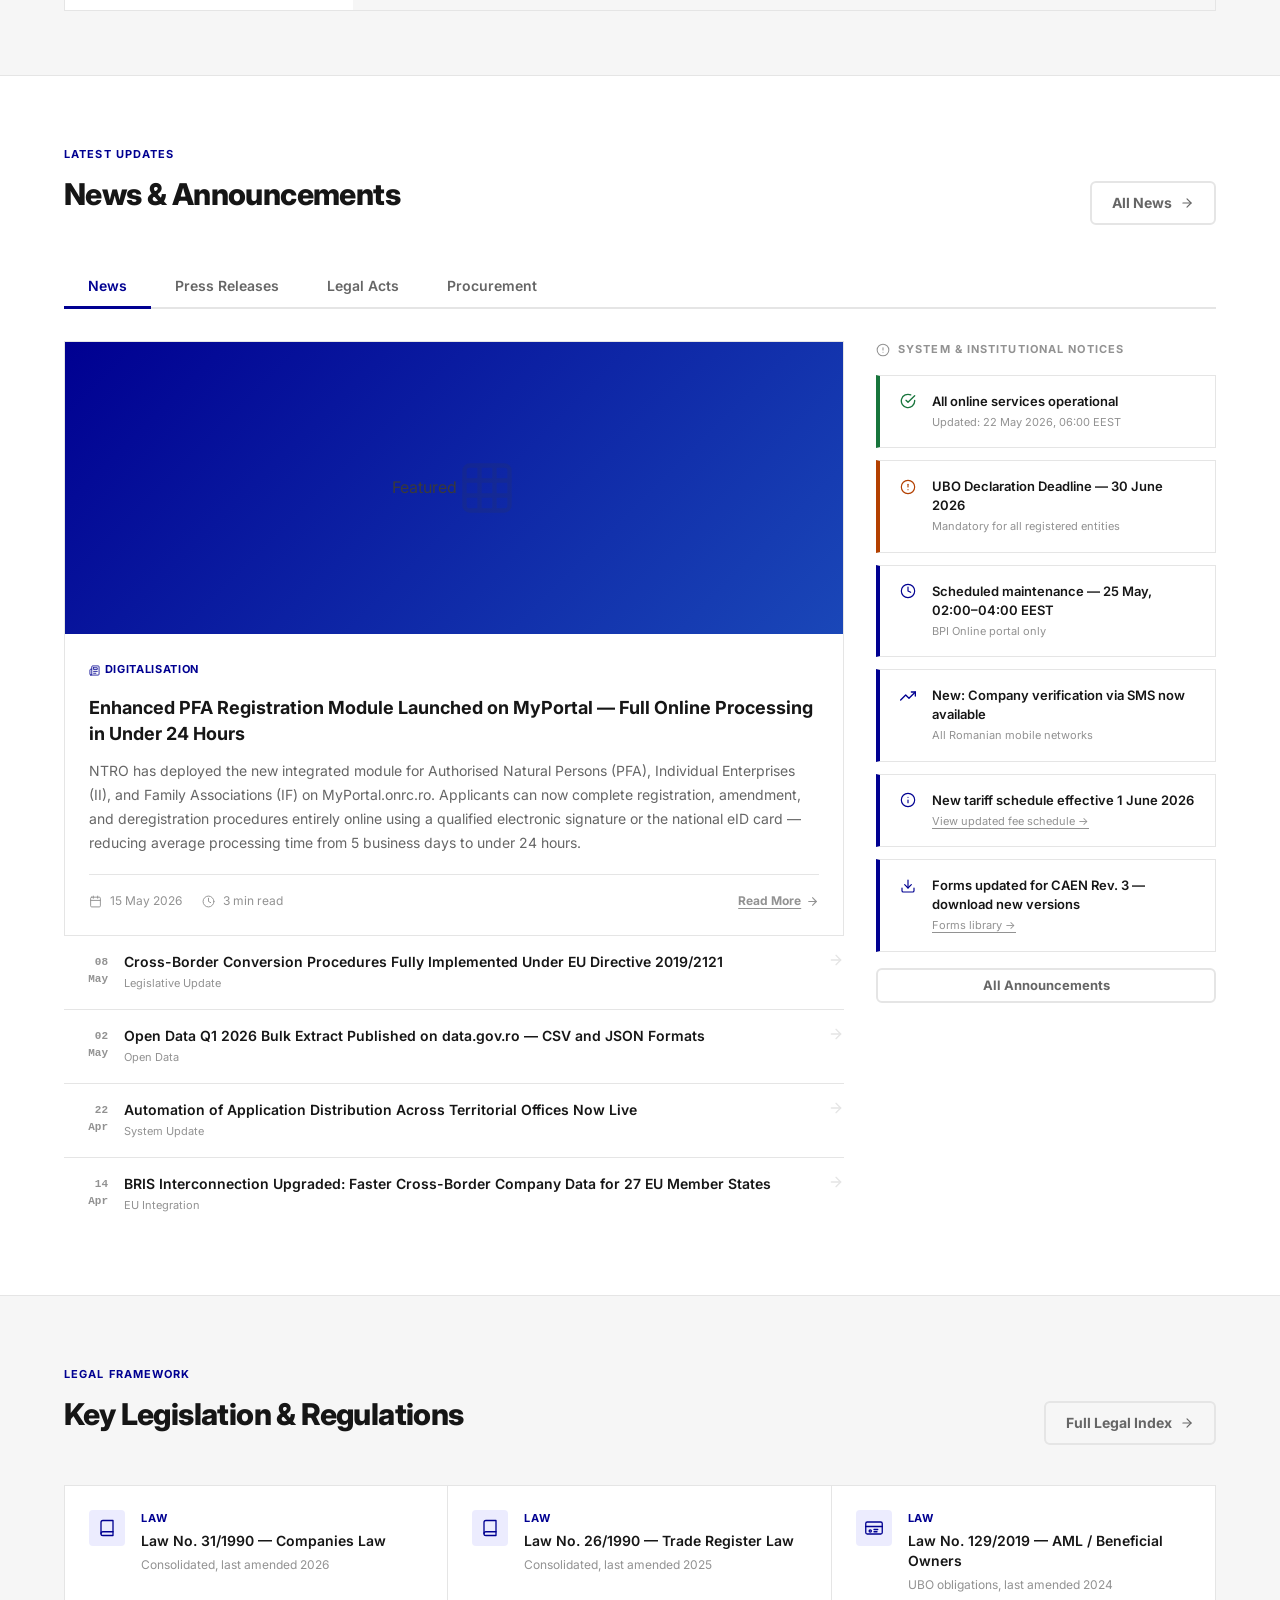
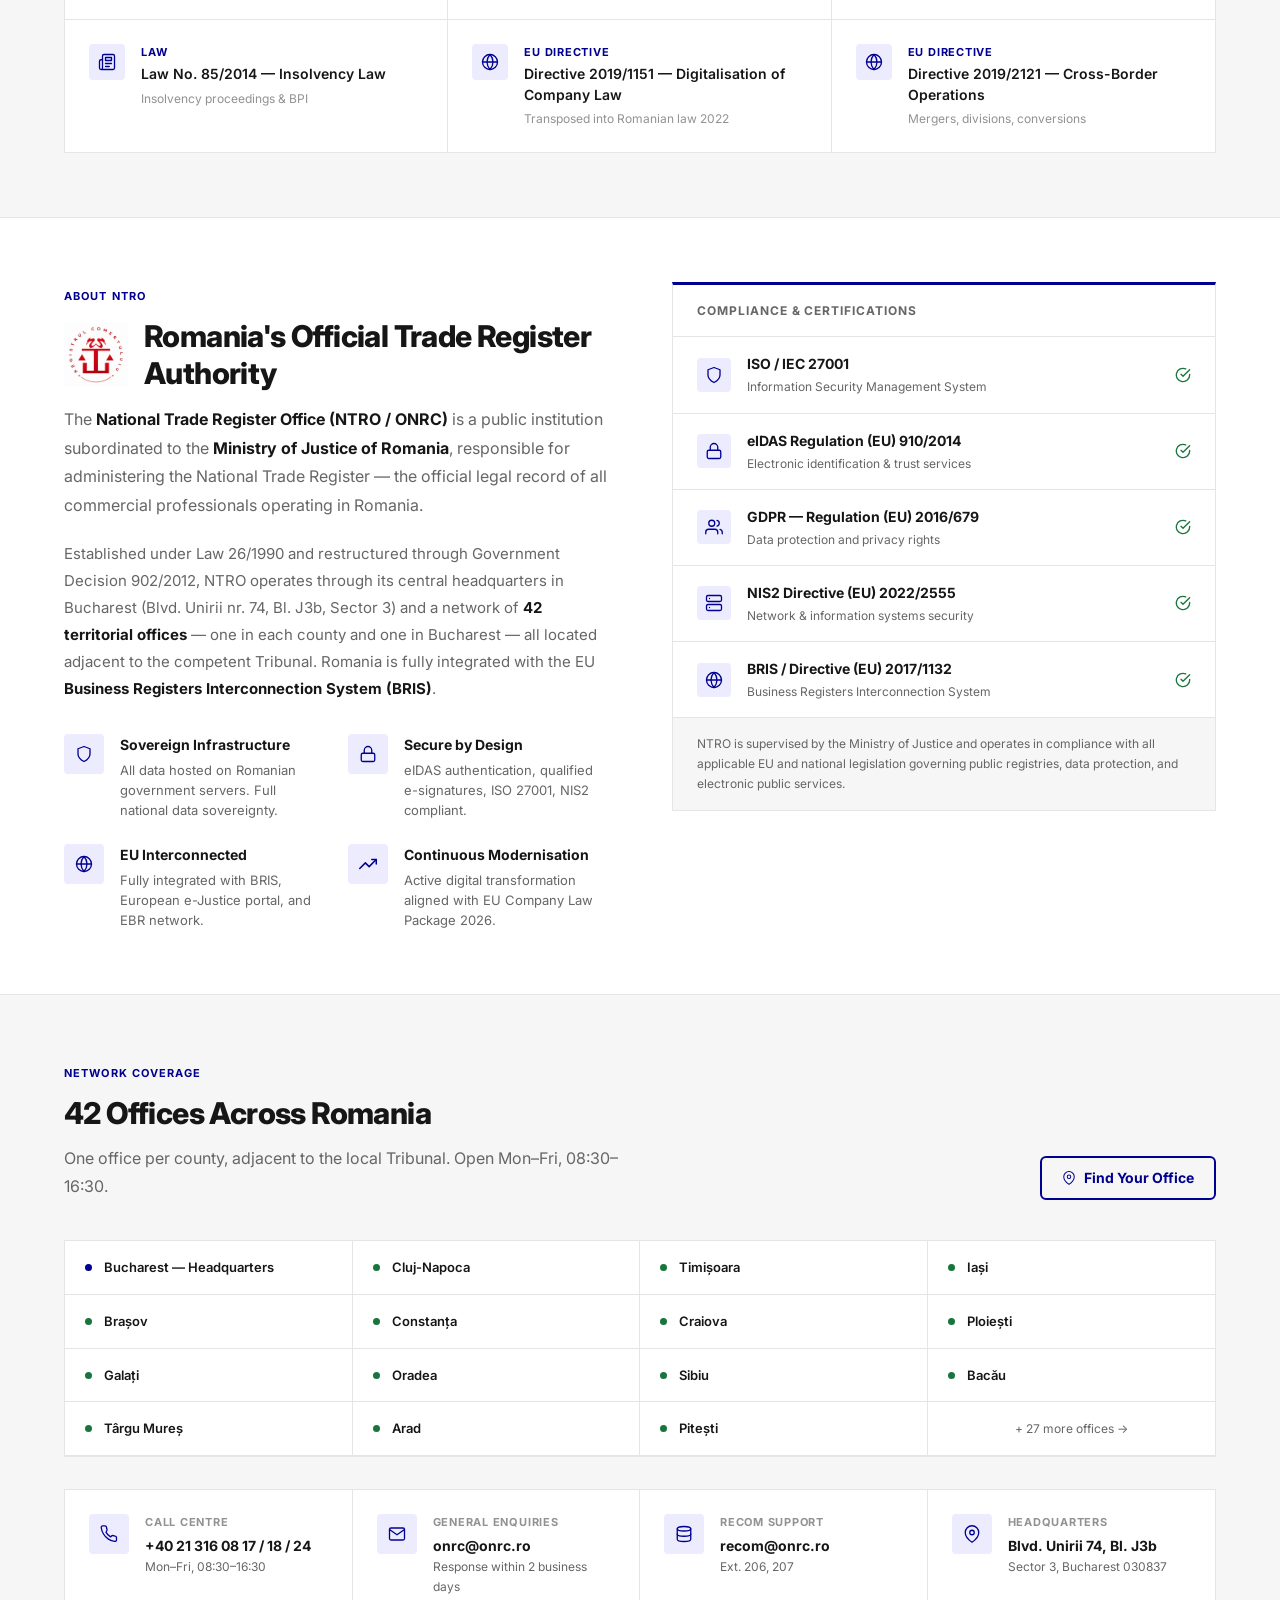
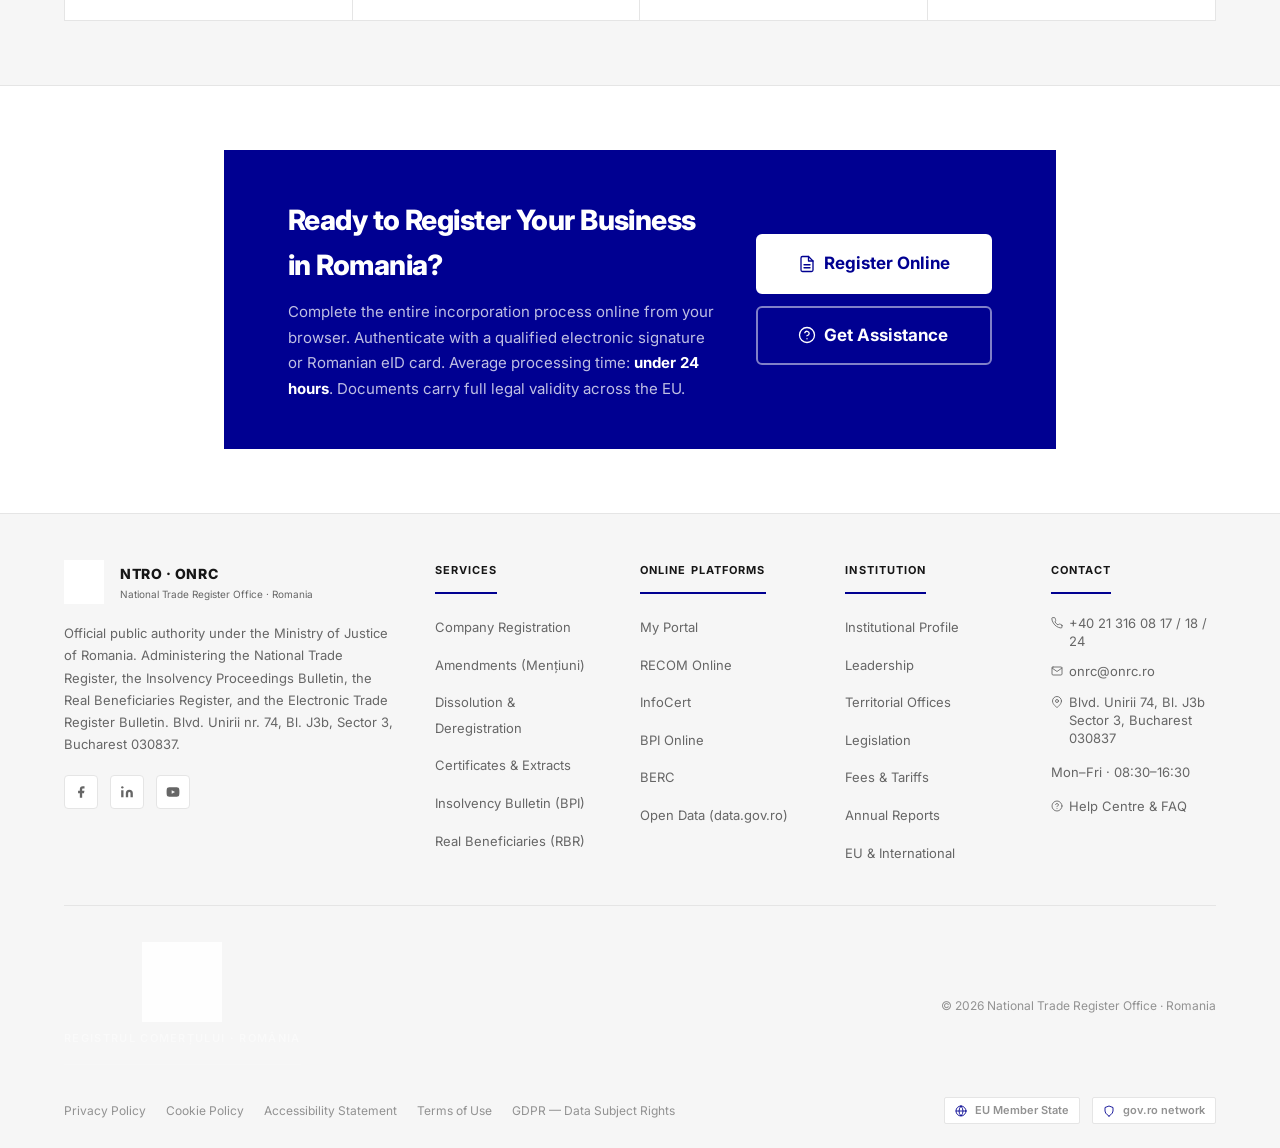
==== commit 673e4e61: "feat: add large logo to footer bottom banner Adds an 80×80 white-inverted ONRC logo centred in the f" ====
--- a/index.html
+++ b/index.html
@@ -1122,6 +1122,12 @@
     </div>
 
     <div class="footer__bottom">
+      <!-- Centred logo block — larger than header (header=40px, this=80px) -->
+      <div style="display:flex;flex-direction:column;align-items:center;gap:.5rem;padding:.75rem 0 1rem;border-bottom:1px solid rgba(255,255,255,.1);margin-bottom:1rem">
+        <img src="img/onrc-logo.png" alt="Registrul Comerțului — ONRC" width="80" height="80"
+             style="display:block;filter:brightness(0) invert(1);opacity:.92"/>
+        <span style="font-size:.6875rem;font-weight:600;color:rgba(255,255,255,.45);letter-spacing:.12em;text-transform:uppercase">Registrul Comerțului · România</span>
+      </div>
       <div class="footer__copy">© 2026 National Trade Register Office · Romania</div>
       <div class="footer__legal">
         <a href="#" class="footer__legal-link">Privacy Policy</a>
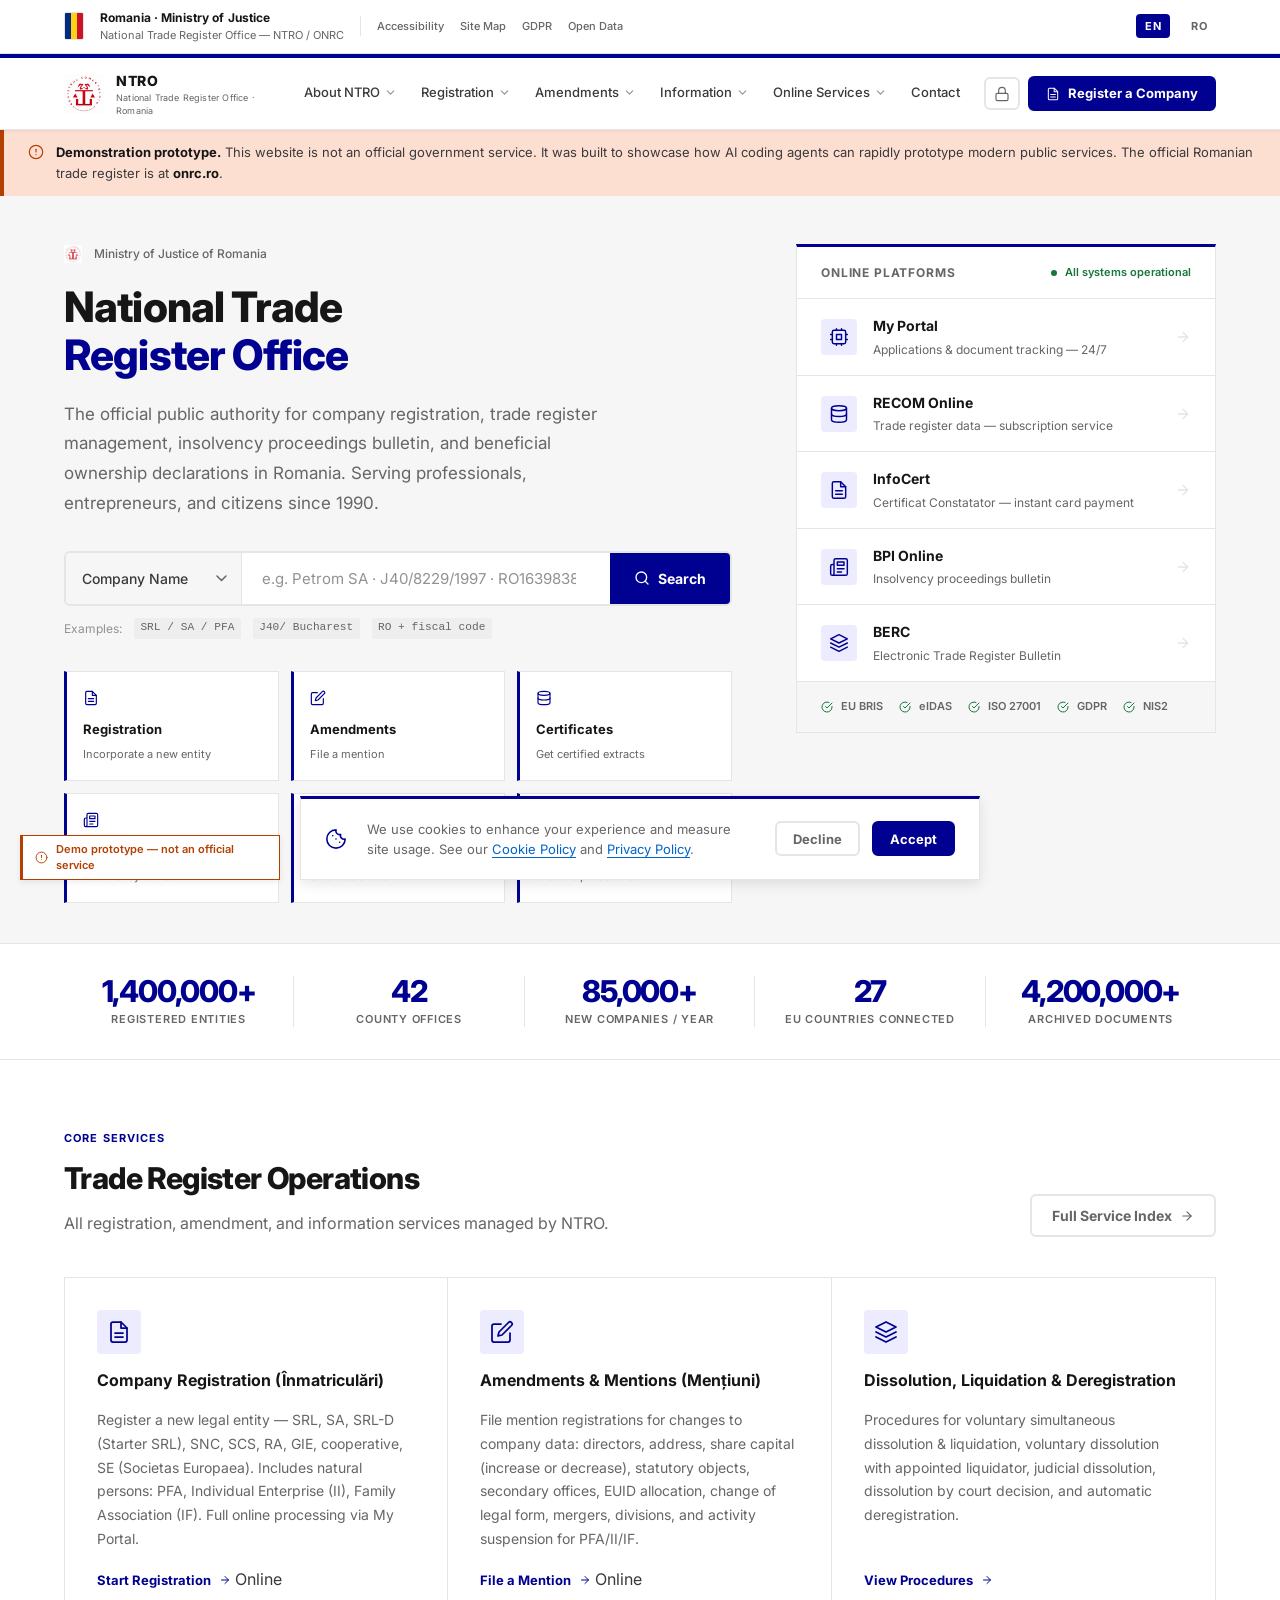
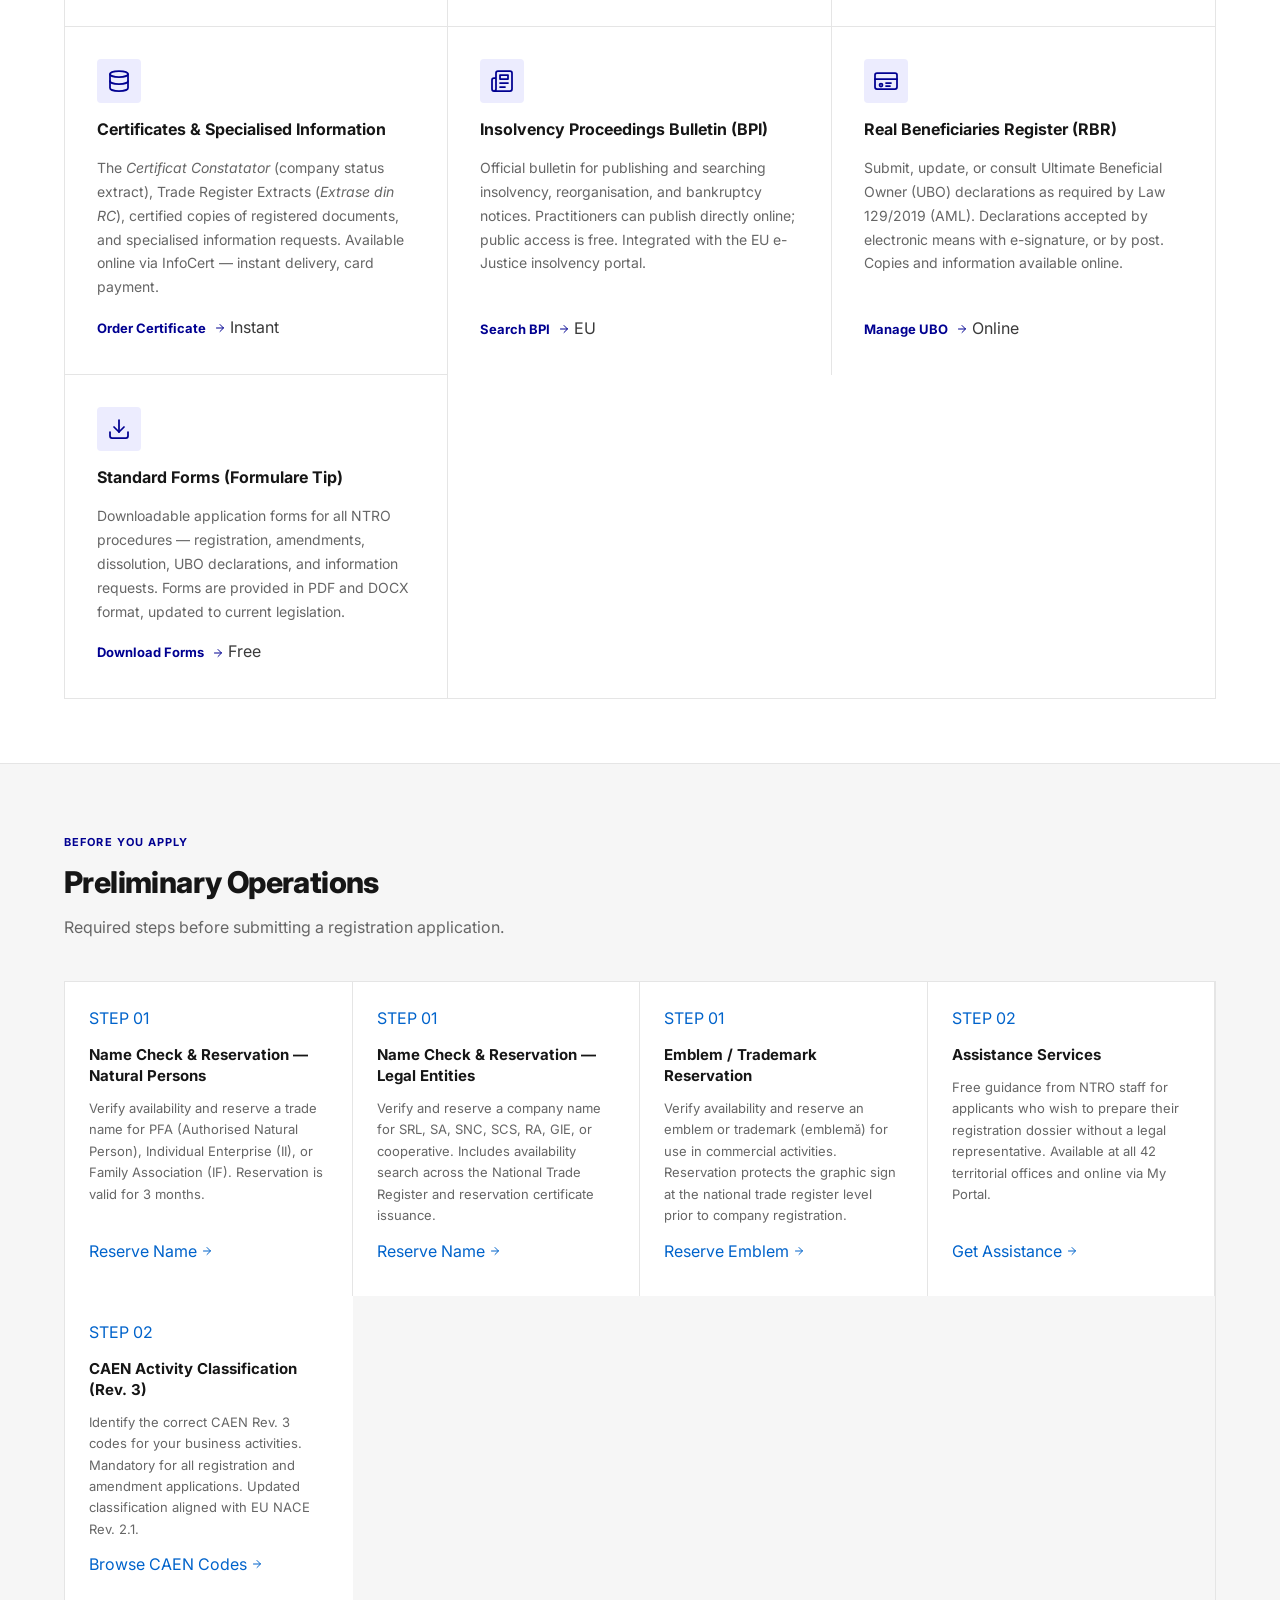
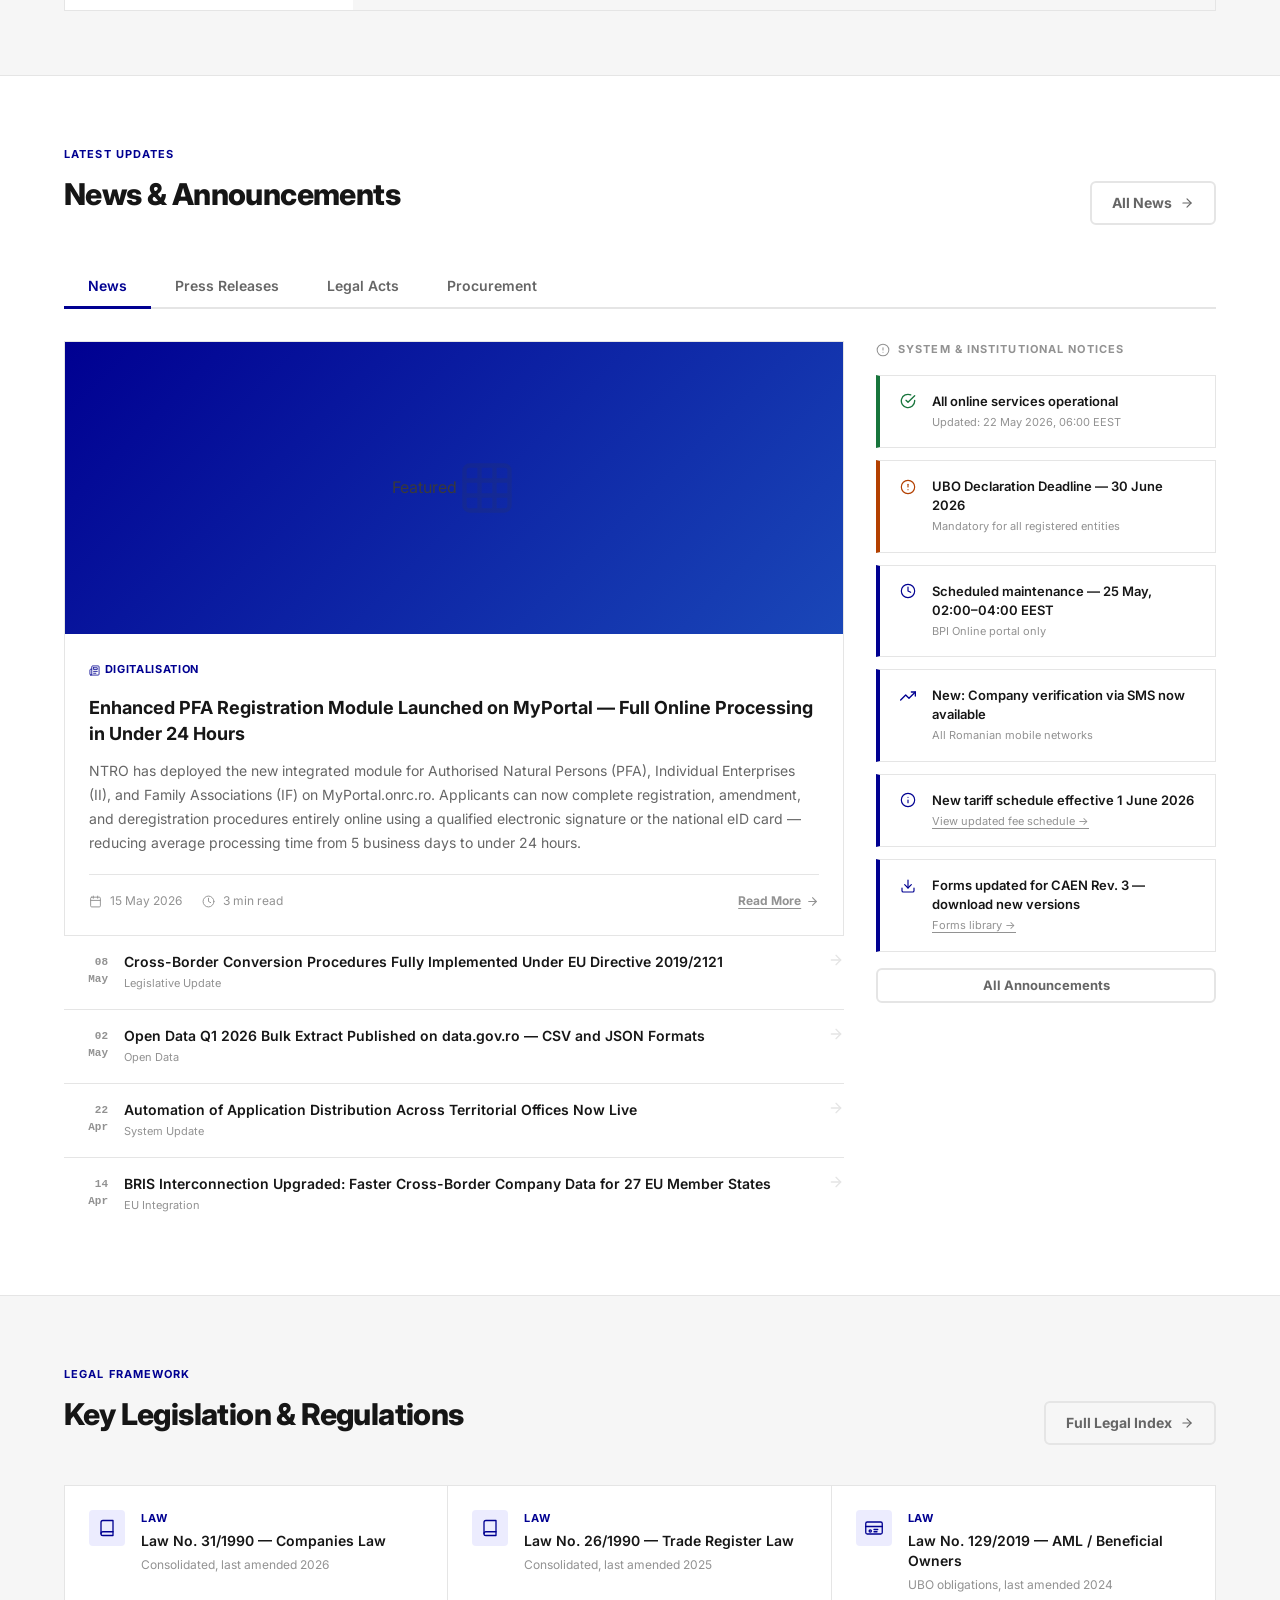
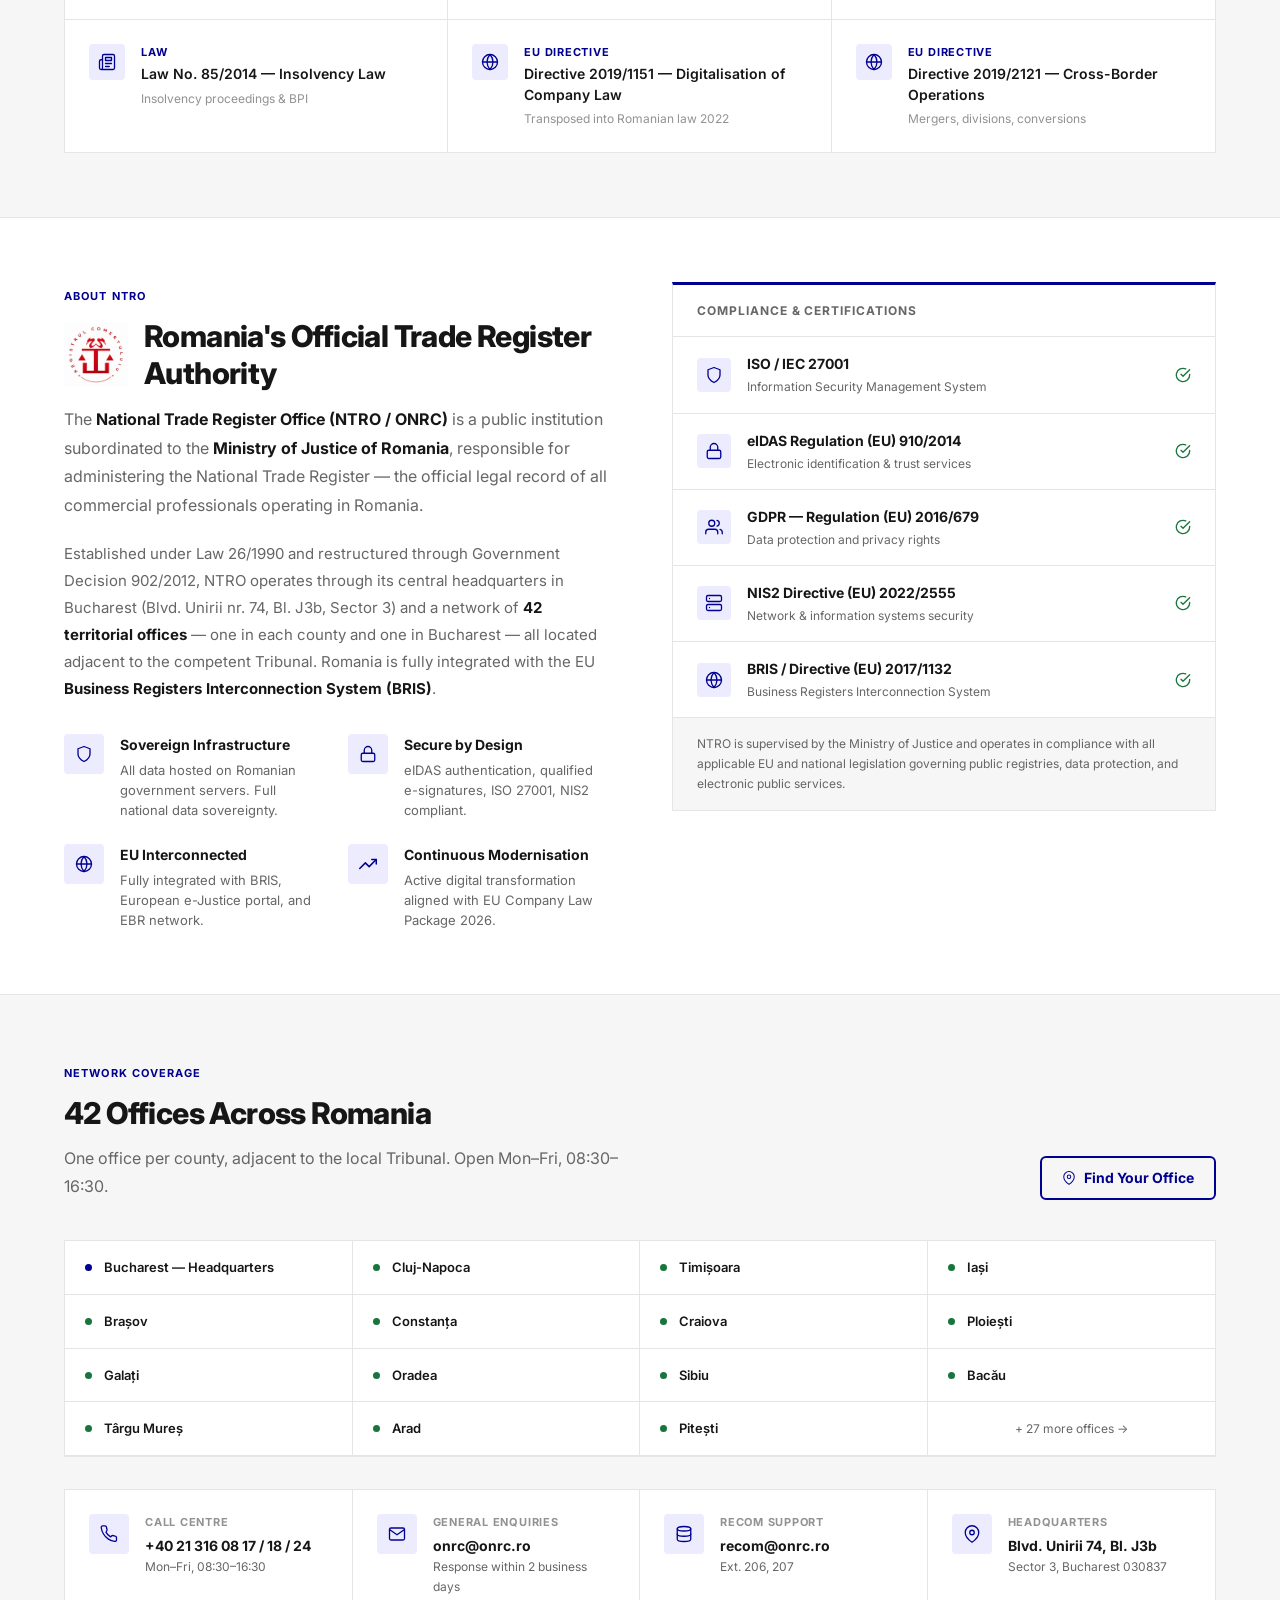
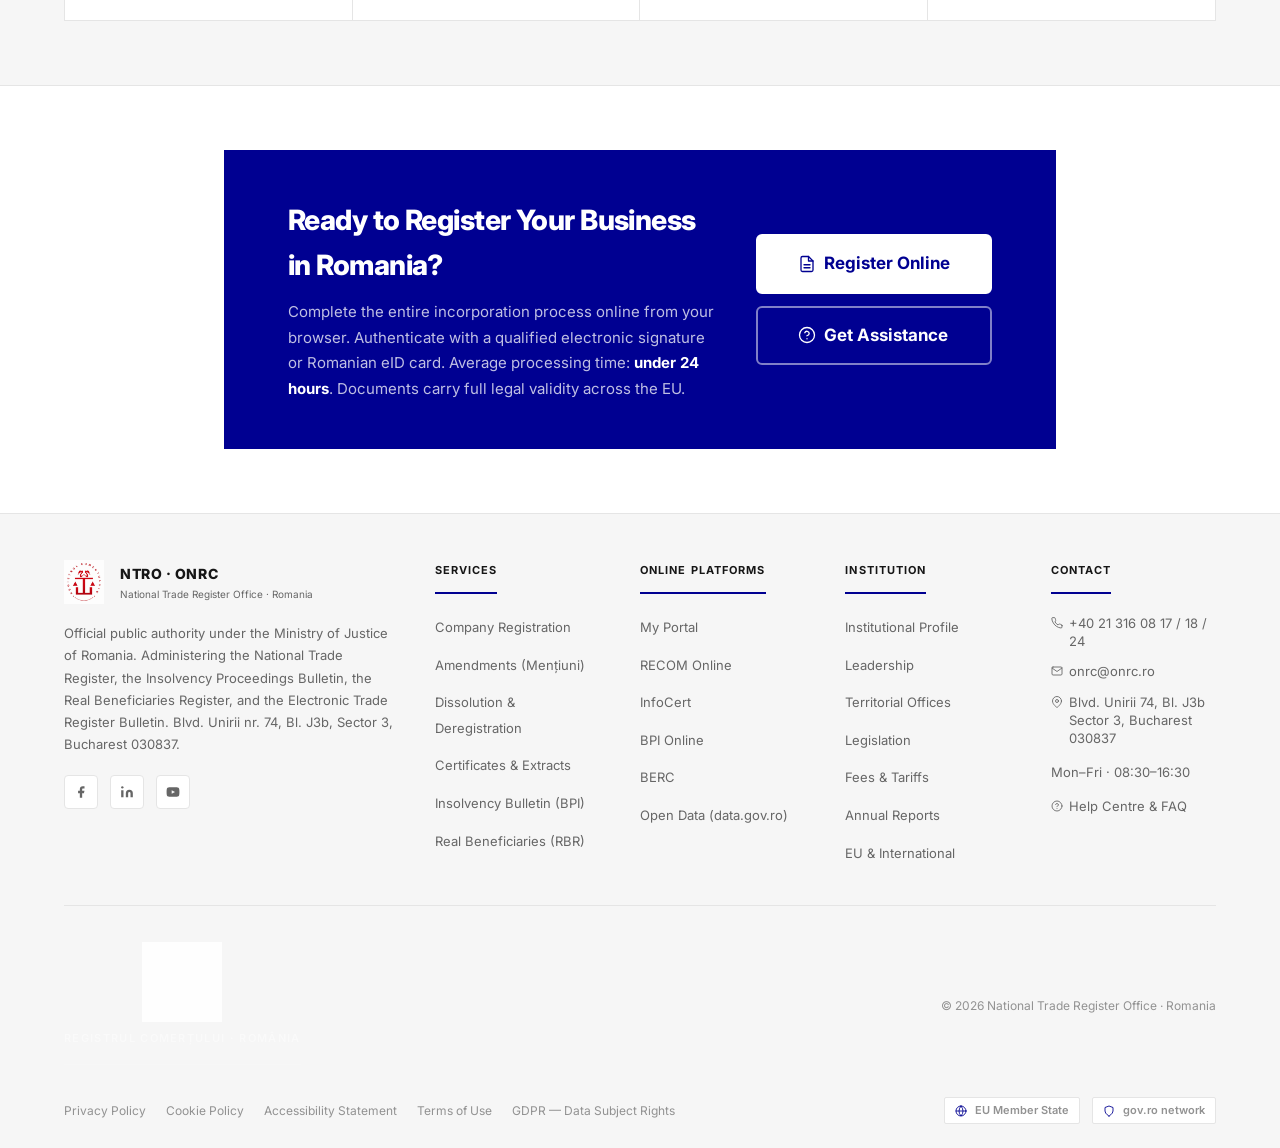
==== commit 0fbb3a2c: "fix: show logo in footer brand column — remove white invert on light bg" ====
--- a/index.html
+++ b/index.html
@@ -1048,7 +1048,7 @@
       <div>
         <div class="footer__brand-logo">
           <div class="footer__brand-mark" style="background:transparent;padding:0">
-            <img src="img/onrc-logo.png" alt="Registrul Comerțului" width="44" height="44" style="display:block;filter:brightness(0) invert(1)"/>
+            <img src="img/onrc-logo.png" alt="Registrul Comerțului" width="44" height="44" style="display:block"/>
           </div>
           <div><div class="footer__brand-acronym">NTRO · ONRC</div><div class="footer__brand-sub">National Trade Register Office · Romania</div></div>
         </div>
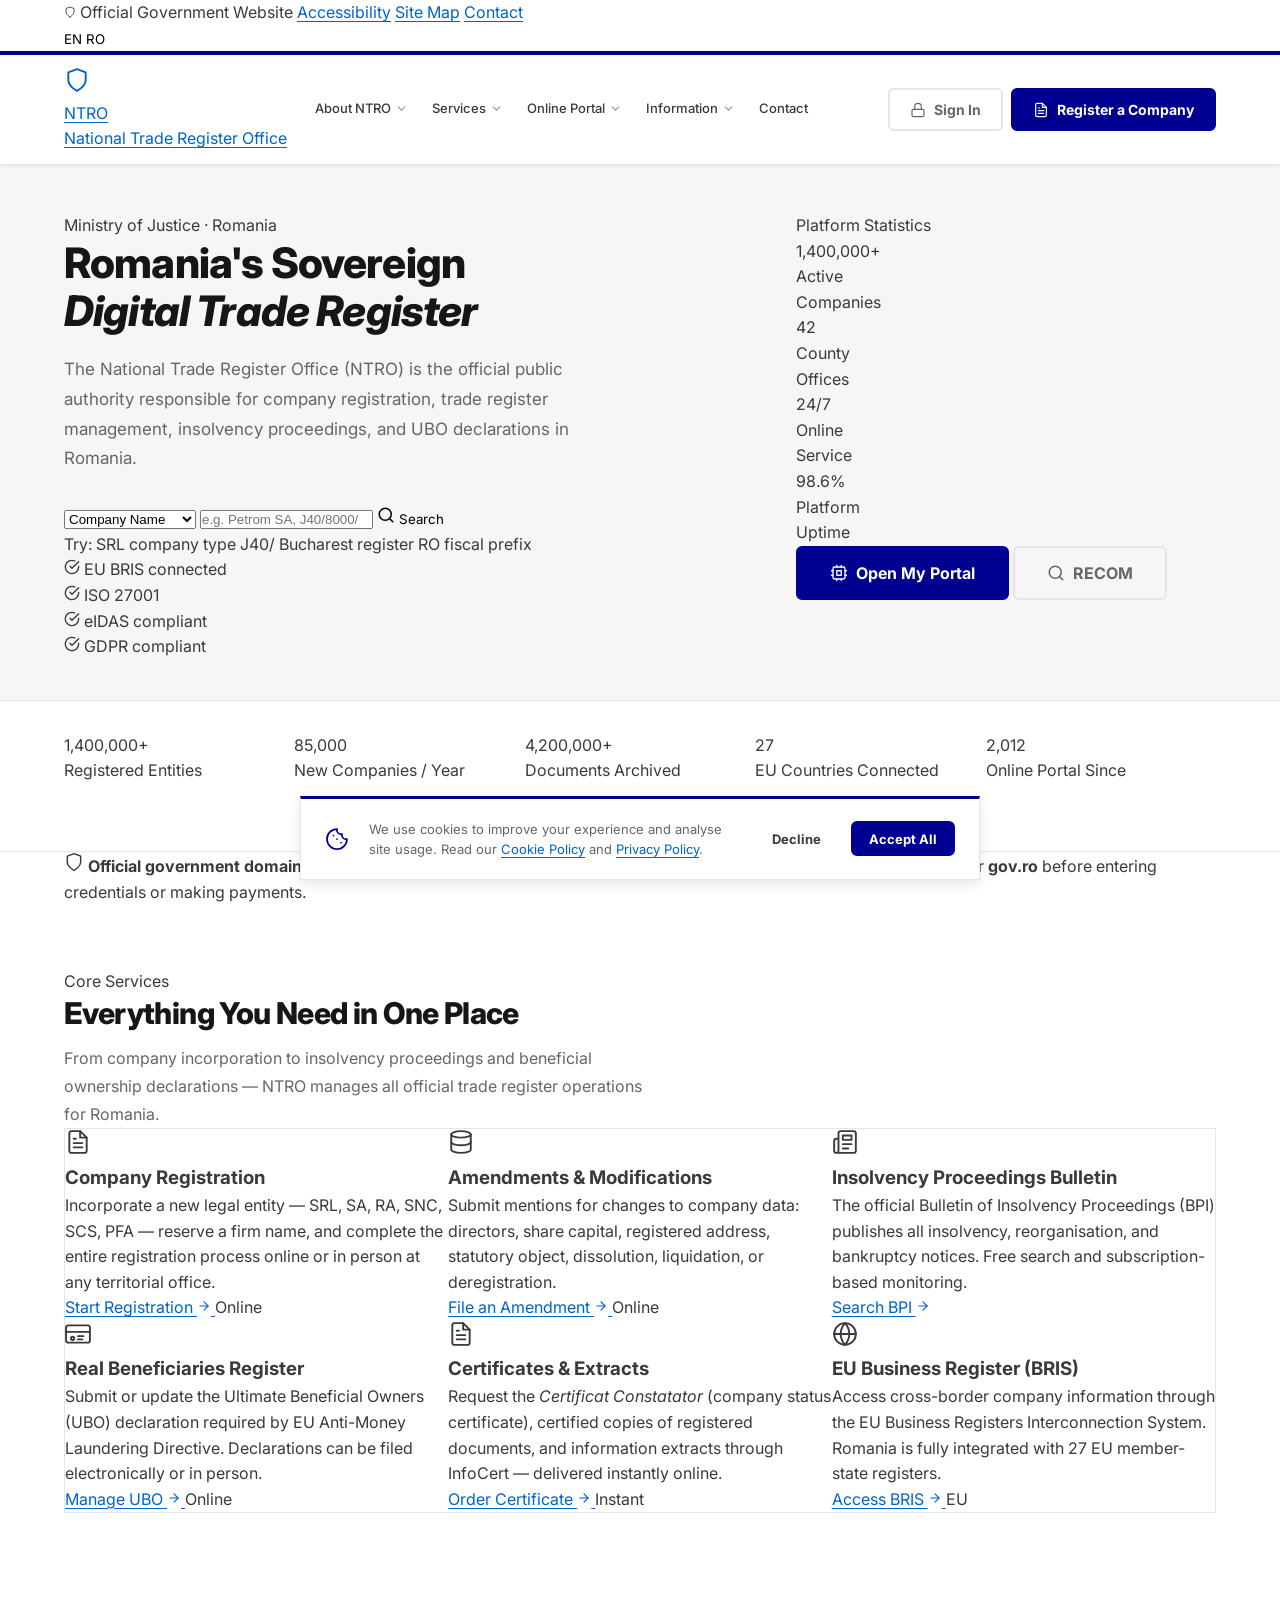
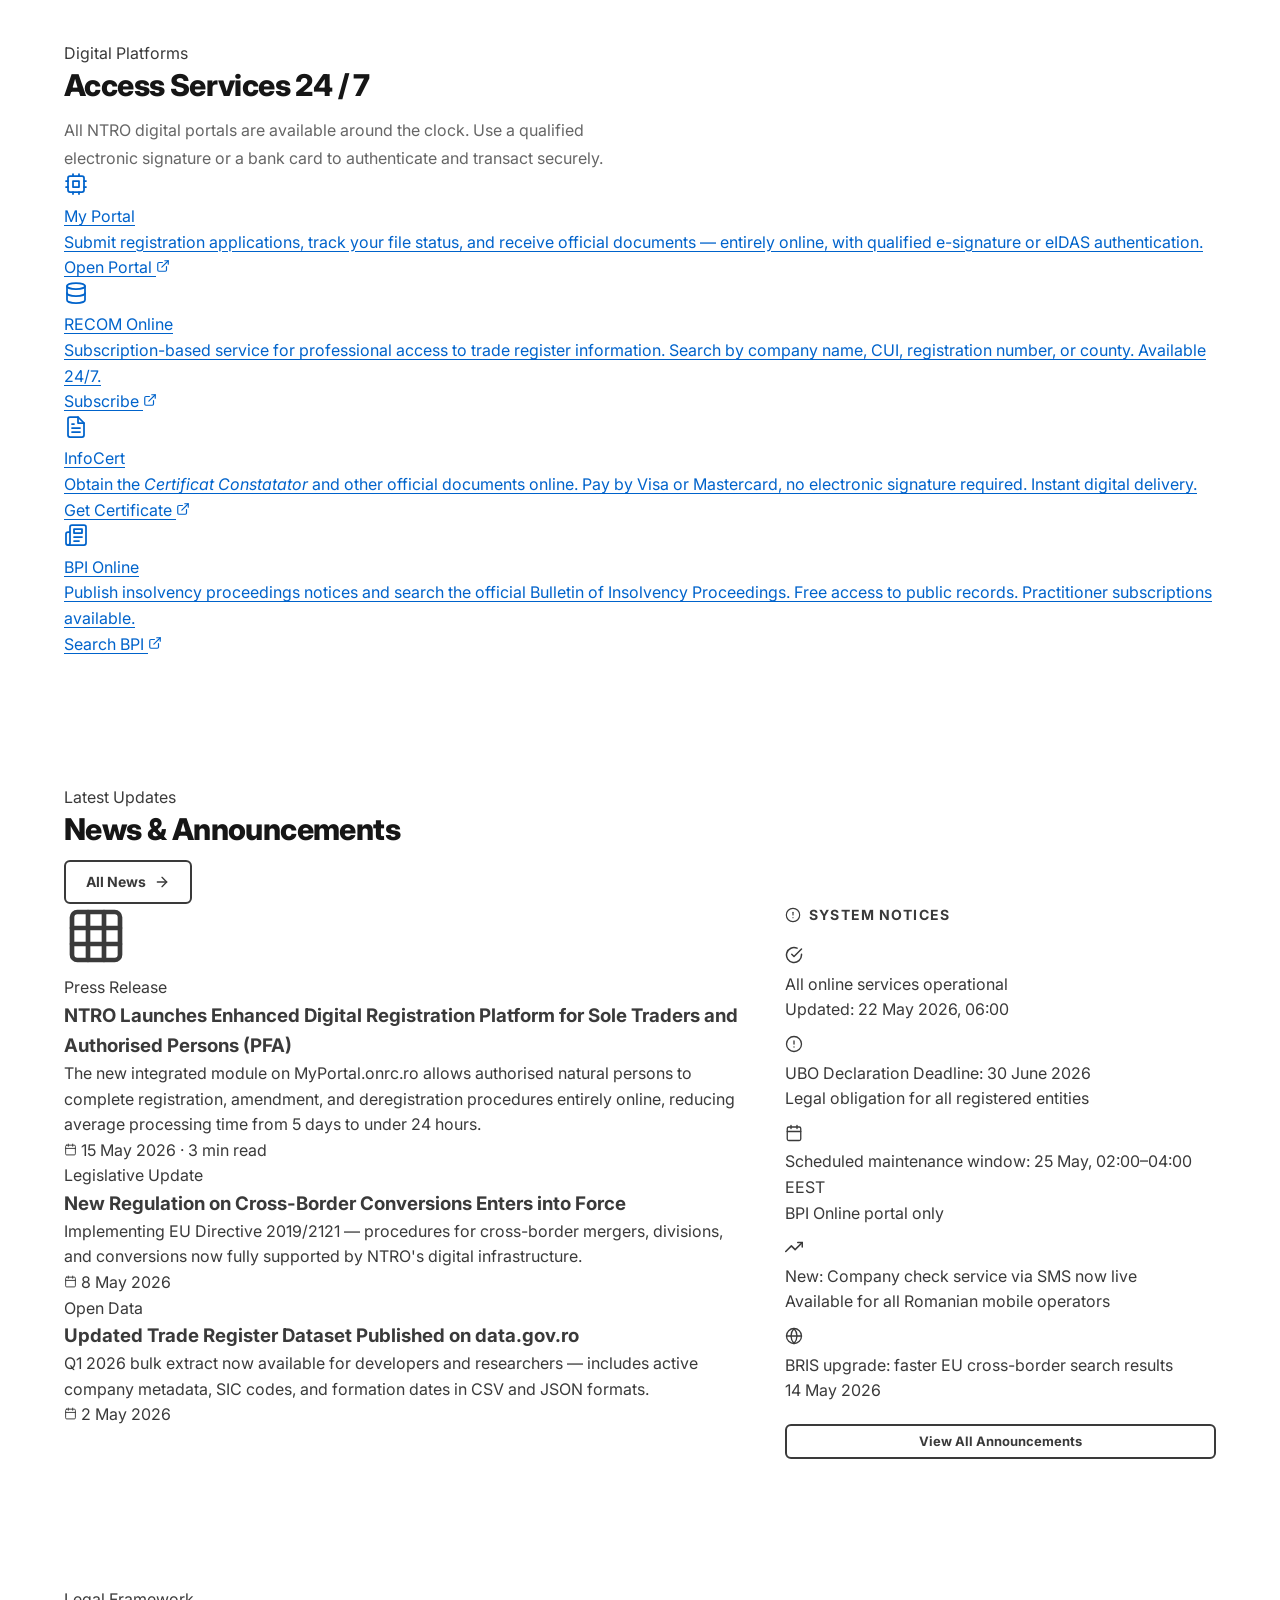
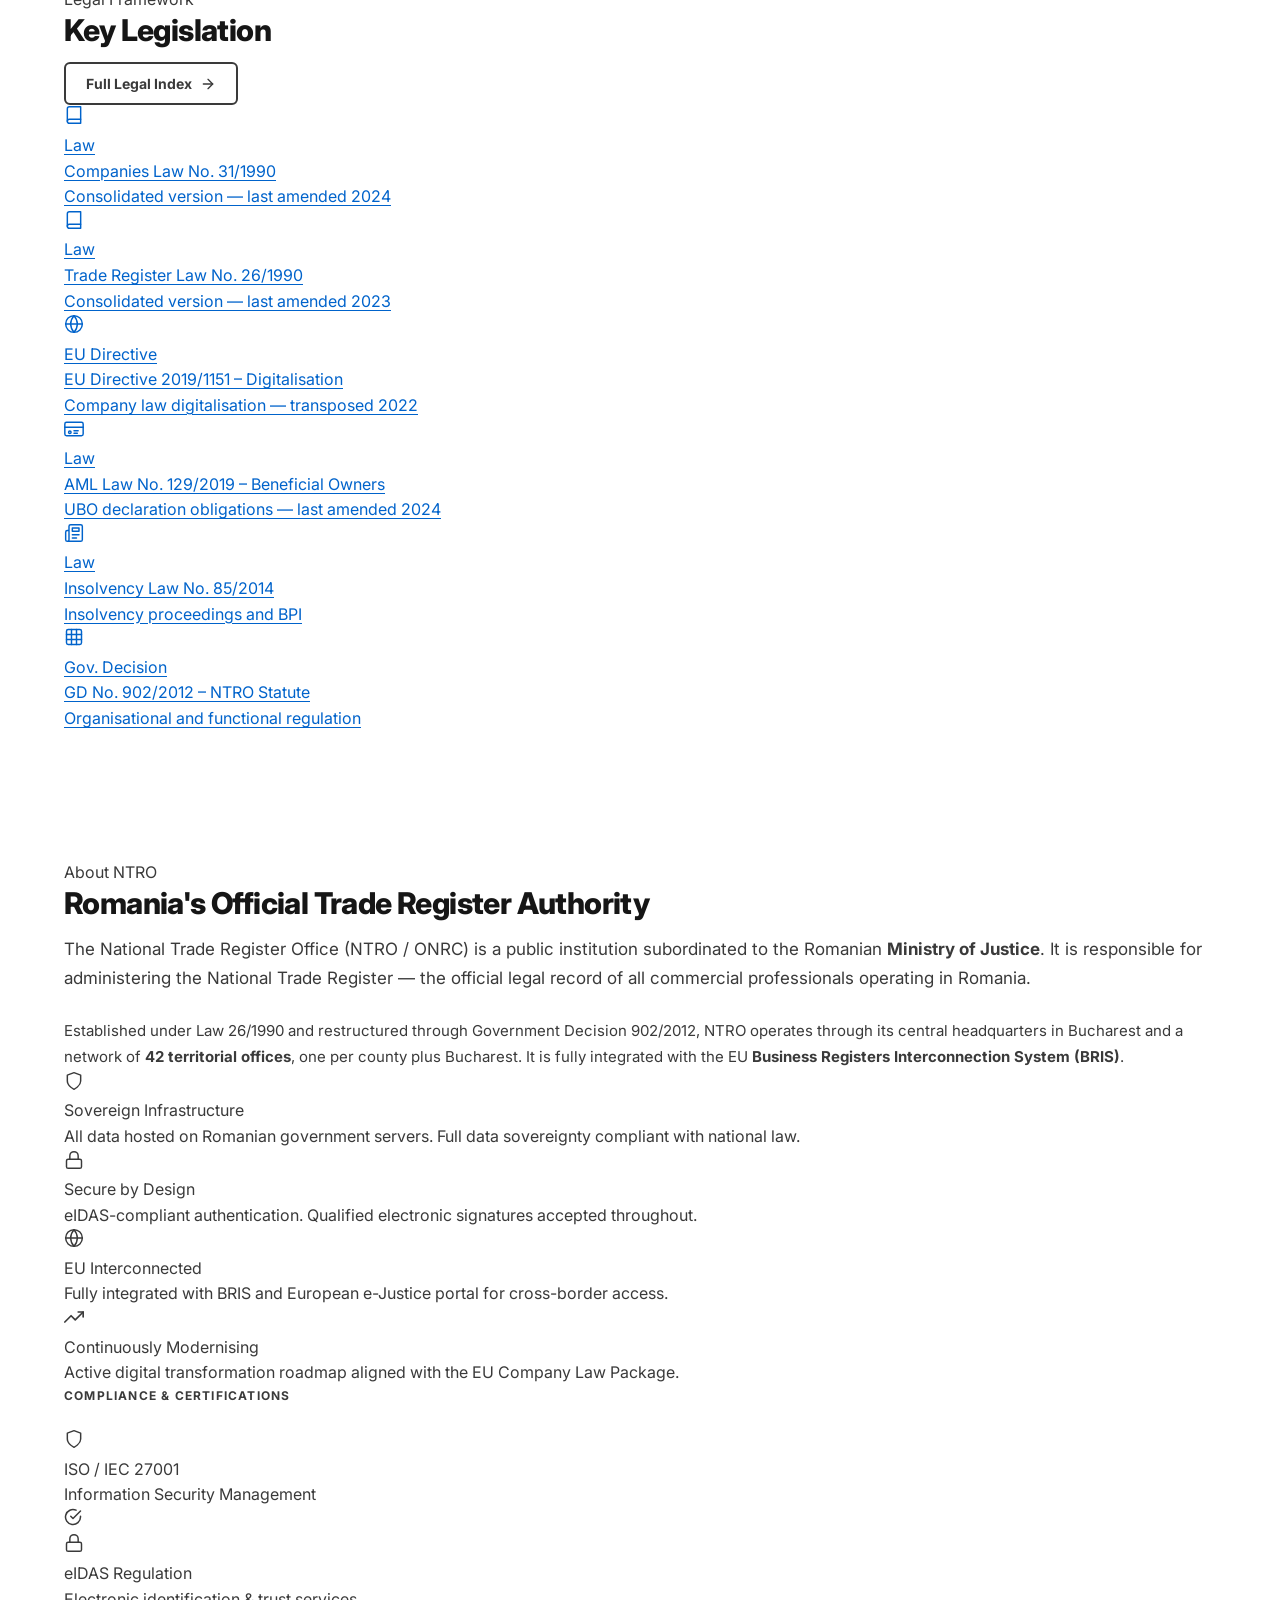
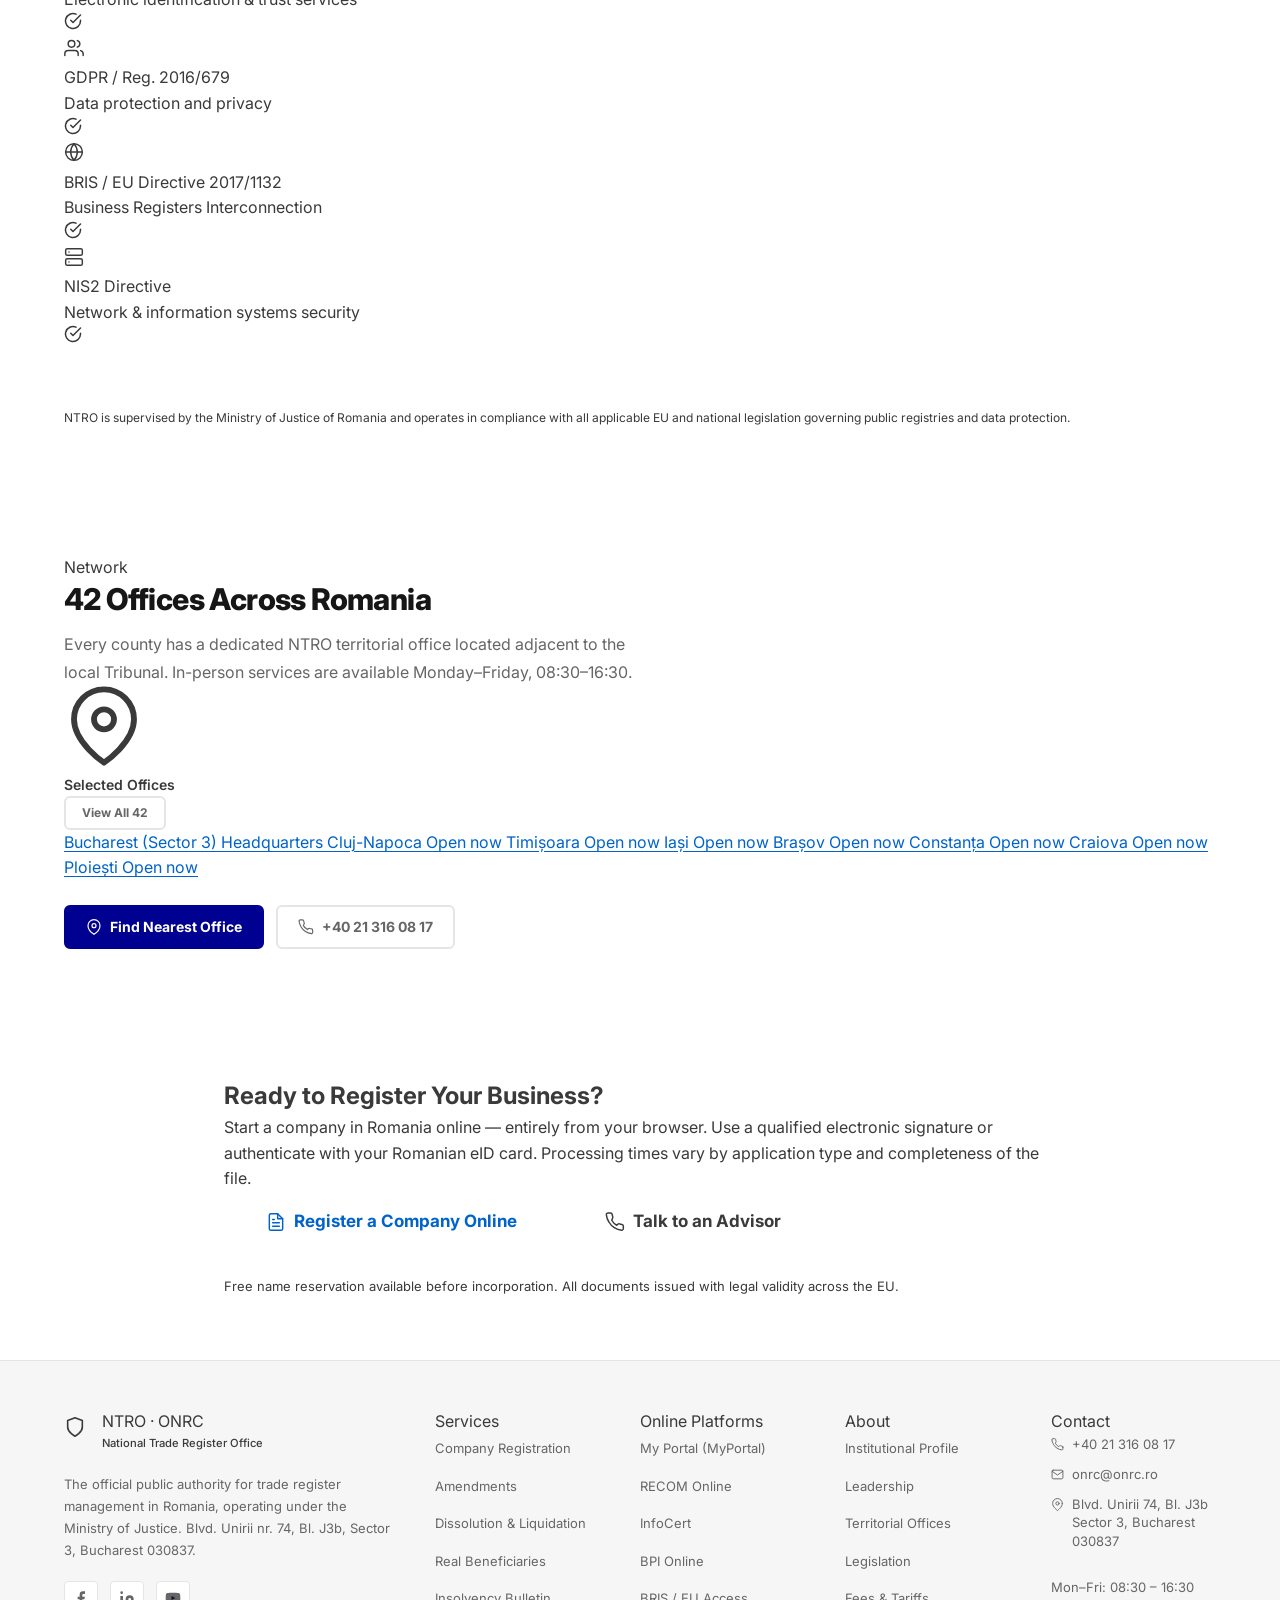
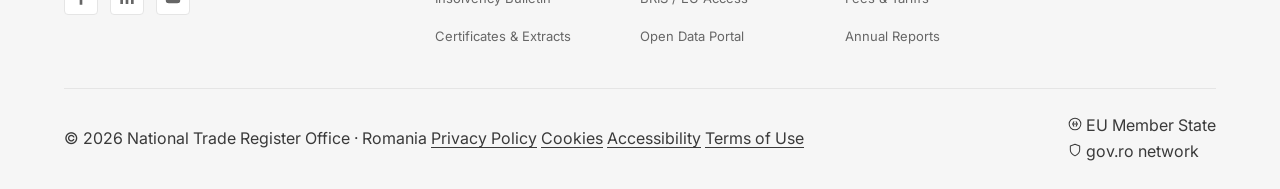
==== commit 0c02c3fe: "fix: soften unverifiable claims and correct GDPR wording Change "GDPR certified" to "GDPR compliant"" ====
--- a/index.html
+++ b/index.html
@@ -3,200 +3,270 @@
 <head>
   <meta charset="UTF-8" />
   <meta name="viewport" content="width=device-width, initial-scale=1.0" />
-  <meta name="description" content="National Trade Register Office (NTRO) — Romania's official authority for company registration, trade register information, insolvency proceedings, and real beneficiaries declarations." />
-  <meta name="keywords" content="NTRO, ONRC, Romania trade register, company registration, insolvency bulletin, real beneficiaries, business register Romania, RECOM, InfoCert" />
-  <meta name="author" content="National Trade Register Office — Romania" />
-  <meta property="og:title" content="NTRO — National Trade Register Office Romania" />
-  <meta property="og:description" content="Official public authority for trade register management in Romania. Company registration, amendments, certificates, insolvency and UBO declarations." />
+  <meta name="description" content="National Trade Register Office (NTRO) – Romania's official authority for company registration, trade register information, insolvency proceedings, and real beneficiaries declarations." />
+  <meta name="keywords" content="NTRO, ONRC, Romania trade register, company registration, insolvency bulletin, real beneficiaries, business register Romania" />
+  <meta name="author" content="National Trade Register Office – Romania" />
+  <meta property="og:title" content="NTRO – National Trade Register Office Romania" />
+  <meta property="og:description" content="Register your company, access trade register data, and manage official filings through Romania's sovereign digital infrastructure." />
   <meta property="og:type" content="website" />
-  <meta name="theme-color" content="#000091" />
-  <title>NTRO — National Trade Register Office | Romania</title>
+  <meta name="theme-color" content="#0a1628" />
+
+  <title>NTRO – National Trade Register Office | Romania</title>
+
+  <!-- Preconnect for performance -->
   <link rel="preconnect" href="https://fonts.googleapis.com" />
   <link rel="preconnect" href="https://fonts.gstatic.com" crossorigin />
   <link href="https://fonts.googleapis.com/css2?family=Inter:wght@400;500;600;700;800;900&display=swap" rel="stylesheet" />
+
   <link rel="stylesheet" href="css/style.css" />
 
-  <!-- SVG icon sprite -->
+  <!-- Inline SVG icons via symbol sprite (no external dependency) -->
   <svg xmlns="http://www.w3.org/2000/svg" style="display:none" aria-hidden="true">
-    <symbol id="i-shield"   viewBox="0 0 24 24" fill="none" stroke="currentColor" stroke-width="1.75" stroke-linecap="round" stroke-linejoin="round"><path d="M12 22s8-4 8-10V5l-8-3-8 3v7c0 6 8 10 8 10z"/></symbol>
-    <symbol id="i-bldg"     viewBox="0 0 24 24" fill="none" stroke="currentColor" stroke-width="1.75" stroke-linecap="round" stroke-linejoin="round"><rect x="3" y="3" width="18" height="18" rx="2"/><path d="M9 3v18M15 3v18M3 9h18M3 15h18"/></symbol>
-    <symbol id="i-file"     viewBox="0 0 24 24" fill="none" stroke="currentColor" stroke-width="1.75" stroke-linecap="round" stroke-linejoin="round"><path d="M14 2H6a2 2 0 0 0-2 2v16a2 2 0 0 0 2 2h12a2 2 0 0 0 2-2V8z"/><polyline points="14 2 14 8 20 8"/><line x1="16" y1="13" x2="8" y2="13"/><line x1="16" y1="17" x2="8" y2="17"/></symbol>
-    <symbol id="i-search"   viewBox="0 0 24 24" fill="none" stroke="currentColor" stroke-width="2"    stroke-linecap="round" stroke-linejoin="round"><circle cx="11" cy="11" r="8"/><line x1="21" y1="21" x2="16.65" y2="16.65"/></symbol>
-    <symbol id="i-arrow"    viewBox="0 0 24 24" fill="none" stroke="currentColor" stroke-width="2"    stroke-linecap="round" stroke-linejoin="round"><line x1="5" y1="12" x2="19" y2="12"/><polyline points="12 5 19 12 12 19"/></symbol>
-    <symbol id="i-chev-dn"  viewBox="0 0 24 24" fill="none" stroke="currentColor" stroke-width="2"    stroke-linecap="round" stroke-linejoin="round"><polyline points="6 9 12 15 18 9"/></symbol>
-    <symbol id="i-chev-up"  viewBox="0 0 24 24" fill="none" stroke="currentColor" stroke-width="2"    stroke-linecap="round" stroke-linejoin="round"><polyline points="18 15 12 9 6 15"/></symbol>
-    <symbol id="i-check"    viewBox="0 0 24 24" fill="none" stroke="currentColor" stroke-width="2"    stroke-linecap="round" stroke-linejoin="round"><path d="M22 11.08V12a10 10 0 1 1-5.93-9.14"/><polyline points="22 4 12 14.01 9 11.01"/></symbol>
-    <symbol id="i-lock"     viewBox="0 0 24 24" fill="none" stroke="currentColor" stroke-width="1.75" stroke-linecap="round" stroke-linejoin="round"><rect x="3" y="11" width="18" height="11" rx="2"/><path d="M7 11V7a5 5 0 0 1 10 0v4"/></symbol>
-    <symbol id="i-globe"    viewBox="0 0 24 24" fill="none" stroke="currentColor" stroke-width="1.75" stroke-linecap="round" stroke-linejoin="round"><circle cx="12" cy="12" r="10"/><line x1="2" y1="12" x2="22" y2="12"/><path d="M12 2a15.3 15.3 0 0 1 4 10 15.3 15.3 0 0 1-4 10 15.3 15.3 0 0 1-4-10 15.3 15.3 0 0 1 4-10z"/></symbol>
-    <symbol id="i-db"       viewBox="0 0 24 24" fill="none" stroke="currentColor" stroke-width="1.75" stroke-linecap="round" stroke-linejoin="round"><ellipse cx="12" cy="5" rx="9" ry="3"/><path d="M21 12c0 1.66-4 3-9 3s-9-1.34-9-3"/><path d="M3 5v14c0 1.66 4 3 9 3s9-1.34 9-3V5"/></symbol>
-    <symbol id="i-cpu"      viewBox="0 0 24 24" fill="none" stroke="currentColor" stroke-width="1.75" stroke-linecap="round" stroke-linejoin="round"><rect x="4" y="4" width="16" height="16" rx="2"/><rect x="9" y="9" width="6" height="6"/><line x1="9" y1="2" x2="9" y2="4"/><line x1="15" y1="2" x2="15" y2="4"/><line x1="9" y1="20" x2="9" y2="22"/><line x1="15" y1="20" x2="15" y2="22"/><line x1="2" y1="9" x2="4" y2="9"/><line x1="2" y1="15" x2="4" y2="15"/><line x1="20" y1="9" x2="22" y2="9"/><line x1="20" y1="15" x2="22" y2="15"/></symbol>
-    <symbol id="i-users"    viewBox="0 0 24 24" fill="none" stroke="currentColor" stroke-width="1.75" stroke-linecap="round" stroke-linejoin="round"><path d="M17 21v-2a4 4 0 0 0-4-4H5a4 4 0 0 0-4 4v2"/><circle cx="9" cy="7" r="4"/><path d="M23 21v-2a4 4 0 0 0-3-3.87"/><path d="M16 3.13a4 4 0 0 1 0 7.75"/></symbol>
-    <symbol id="i-cal"      viewBox="0 0 24 24" fill="none" stroke="currentColor" stroke-width="1.75" stroke-linecap="round" stroke-linejoin="round"><rect x="3" y="4" width="18" height="18" rx="2"/><line x1="16" y1="2" x2="16" y2="6"/><line x1="8" y1="2" x2="8" y2="6"/><line x1="3" y1="10" x2="21" y2="10"/></symbol>
-    <symbol id="i-alert"    viewBox="0 0 24 24" fill="none" stroke="currentColor" stroke-width="1.75" stroke-linecap="round" stroke-linejoin="round"><circle cx="12" cy="12" r="10"/><line x1="12" y1="8" x2="12" y2="12"/><line x1="12" y1="16" x2="12.01" y2="16"/></symbol>
-    <symbol id="i-book"     viewBox="0 0 24 24" fill="none" stroke="currentColor" stroke-width="1.75" stroke-linecap="round" stroke-linejoin="round"><path d="M4 19.5A2.5 2.5 0 0 1 6.5 17H20"/><path d="M6.5 2H20v20H6.5A2.5 2.5 0 0 1 4 19.5v-15A2.5 2.5 0 0 1 6.5 2z"/></symbol>
-    <symbol id="i-pin"      viewBox="0 0 24 24" fill="none" stroke="currentColor" stroke-width="1.75" stroke-linecap="round" stroke-linejoin="round"><path d="M21 10c0 7-9 13-9 13s-9-6-9-13a9 9 0 0 1 18 0z"/><circle cx="12" cy="10" r="3"/></symbol>
-    <symbol id="i-mail"     viewBox="0 0 24 24" fill="none" stroke="currentColor" stroke-width="1.75" stroke-linecap="round" stroke-linejoin="round"><path d="M4 4h16c1.1 0 2 .9 2 2v12c0 1.1-.9 2-2 2H4c-1.1 0-2-.9-2-2V6c0-1.1.9-2 2-2z"/><polyline points="22,6 12,13 2,6"/></symbol>
-    <symbol id="i-phone"    viewBox="0 0 24 24" fill="none" stroke="currentColor" stroke-width="1.75" stroke-linecap="round" stroke-linejoin="round"><path d="M22 16.92v3a2 2 0 0 1-2.18 2 19.79 19.79 0 0 1-8.63-3.07A19.5 19.5 0 0 1 4.69 12 19.79 19.79 0 0 1 1.61 3.4 2 2 0 0 1 3.6 1.22h3a2 2 0 0 1 2 1.72 12.84 12.84 0 0 0 .7 2.81 2 2 0 0 1-.45 2.11L8.09 9.91a16 16 0 0 0 6 6l1.27-1.27a2 2 0 0 1 2.11-.45 12.84 12.84 0 0 0 2.81.7A2 2 0 0 1 22 16.92z"/></symbol>
-    <symbol id="i-news"     viewBox="0 0 24 24" fill="none" stroke="currentColor" stroke-width="1.75" stroke-linecap="round" stroke-linejoin="round"><path d="M4 22h16a2 2 0 0 0 2-2V4a2 2 0 0 0-2-2H8a2 2 0 0 0-2 2v16a2 2 0 0 1-2 2Zm0 0a2 2 0 0 1-2-2v-9c0-1.1.9-2 2-2h2"/><path d="M18 14h-8M15 18h-5M10 6h8v4h-8V6Z"/></symbol>
-    <symbol id="i-server"   viewBox="0 0 24 24" fill="none" stroke="currentColor" stroke-width="1.75" stroke-linecap="round" stroke-linejoin="round"><rect x="2" y="2" width="20" height="8" rx="2"/><rect x="2" y="14" width="20" height="8" rx="2"/><line x1="6" y1="6" x2="6.01" y2="6"/><line x1="6" y1="18" x2="6.01" y2="18"/></symbol>
-    <symbol id="i-id"       viewBox="0 0 24 24" fill="none" stroke="currentColor" stroke-width="1.75" stroke-linecap="round" stroke-linejoin="round"><rect x="1" y="4" width="22" height="16" rx="2"/><line x1="1" y1="10" x2="23" y2="10"/><circle cx="7" cy="16" r="1.5"/><path d="M12 14h5M12 17h4"/></symbol>
-    <symbol id="i-trend"    viewBox="0 0 24 24" fill="none" stroke="currentColor" stroke-width="2"    stroke-linecap="round" stroke-linejoin="round"><polyline points="23 6 13.5 15.5 8.5 10.5 1 18"/><polyline points="17 6 23 6 23 12"/></symbol>
-    <symbol id="i-menu"     viewBox="0 0 24 24" fill="none" stroke="currentColor" stroke-width="2"    stroke-linecap="round" stroke-linejoin="round"><line x1="3" y1="12" x2="21" y2="12"/><line x1="3" y1="6" x2="21" y2="6"/><line x1="3" y1="18" x2="21" y2="18"/></symbol>
-    <symbol id="i-ext"      viewBox="0 0 24 24" fill="none" stroke="currentColor" stroke-width="2"    stroke-linecap="round" stroke-linejoin="round"><path d="M18 13v6a2 2 0 0 1-2 2H5a2 2 0 0 1-2-2V8a2 2 0 0 1 2-2h6"/><polyline points="15 3 21 3 21 9"/><line x1="10" y1="14" x2="21" y2="3"/></symbol>
-    <symbol id="i-cookie"   viewBox="0 0 24 24" fill="none" stroke="currentColor" stroke-width="1.75" stroke-linecap="round" stroke-linejoin="round"><path d="M12 2a10 10 0 1 0 10 10 4 4 0 0 1-5-5 4 4 0 0 1-5-5"/><path d="M8.5 8.5v.01M16 15.5v.01M12 12v.01"/></symbol>
-    <symbol id="i-clock"    viewBox="0 0 24 24" fill="none" stroke="currentColor" stroke-width="1.75" stroke-linecap="round" stroke-linejoin="round"><circle cx="12" cy="12" r="10"/><polyline points="12 6 12 12 16 14"/></symbol>
-    <symbol id="i-info"     viewBox="0 0 24 24" fill="none" stroke="currentColor" stroke-width="1.75" stroke-linecap="round" stroke-linejoin="round"><circle cx="12" cy="12" r="10"/><line x1="12" y1="16" x2="12" y2="12"/><line x1="12" y1="8" x2="12.01" y2="8"/></symbol>
-    <symbol id="i-download" viewBox="0 0 24 24" fill="none" stroke="currentColor" stroke-width="1.75" stroke-linecap="round" stroke-linejoin="round"><path d="M21 15v4a2 2 0 0 1-2 2H5a2 2 0 0 1-2-2v-4"/><polyline points="7 10 12 15 17 10"/><line x1="12" y1="15" x2="12" y2="3"/></symbol>
-    <symbol id="i-pen"      viewBox="0 0 24 24" fill="none" stroke="currentColor" stroke-width="1.75" stroke-linecap="round" stroke-linejoin="round"><path d="M11 4H4a2 2 0 0 0-2 2v14a2 2 0 0 0 2 2h14a2 2 0 0 0 2-2v-7"/><path d="M18.5 2.5a2.121 2.121 0 0 1 3 3L12 15l-4 1 1-4 9.5-9.5z"/></symbol>
-    <symbol id="i-layers"   viewBox="0 0 24 24" fill="none" stroke="currentColor" stroke-width="1.75" stroke-linecap="round" stroke-linejoin="round"><polygon points="12 2 2 7 12 12 22 7 12 2"/><polyline points="2 17 12 22 22 17"/><polyline points="2 12 12 17 22 12"/></symbol>
-    <symbol id="i-help"     viewBox="0 0 24 24" fill="none" stroke="currentColor" stroke-width="1.75" stroke-linecap="round" stroke-linejoin="round"><circle cx="12" cy="12" r="10"/><path d="M9.09 9a3 3 0 0 1 5.83 1c0 2-3 3-3 3"/><line x1="12" y1="17" x2="12.01" y2="17"/></symbol>
+    <symbol id="icon-shield" viewBox="0 0 24 24" fill="none" stroke="currentColor" stroke-width="1.75" stroke-linecap="round" stroke-linejoin="round">
+      <path d="M12 22s8-4 8-10V5l-8-3-8 3v7c0 6 8 10 8 10z"/>
+    </symbol>
+    <symbol id="icon-building" viewBox="0 0 24 24" fill="none" stroke="currentColor" stroke-width="1.75" stroke-linecap="round" stroke-linejoin="round">
+      <rect x="3" y="3" width="18" height="18" rx="2"/><path d="M9 3v18M15 3v18M3 9h18M3 15h18"/>
+    </symbol>
+    <symbol id="icon-file-text" viewBox="0 0 24 24" fill="none" stroke="currentColor" stroke-width="1.75" stroke-linecap="round" stroke-linejoin="round">
+      <path d="M14 2H6a2 2 0 0 0-2 2v16a2 2 0 0 0 2 2h12a2 2 0 0 0 2-2V8z"/><polyline points="14 2 14 8 20 8"/><line x1="16" y1="13" x2="8" y2="13"/><line x1="16" y1="17" x2="8" y2="17"/><polyline points="10 9 9 9 8 9"/>
+    </symbol>
+    <symbol id="icon-search" viewBox="0 0 24 24" fill="none" stroke="currentColor" stroke-width="2" stroke-linecap="round" stroke-linejoin="round">
+      <circle cx="11" cy="11" r="8"/><line x1="21" y1="21" x2="16.65" y2="16.65"/>
+    </symbol>
+    <symbol id="icon-arrow-right" viewBox="0 0 24 24" fill="none" stroke="currentColor" stroke-width="2" stroke-linecap="round" stroke-linejoin="round">
+      <line x1="5" y1="12" x2="19" y2="12"/><polyline points="12 5 19 12 12 19"/>
+    </symbol>
+    <symbol id="icon-chevron-down" viewBox="0 0 24 24" fill="none" stroke="currentColor" stroke-width="2" stroke-linecap="round" stroke-linejoin="round">
+      <polyline points="6 9 12 15 18 9"/>
+    </symbol>
+    <symbol id="icon-check-circle" viewBox="0 0 24 24" fill="none" stroke="currentColor" stroke-width="2" stroke-linecap="round" stroke-linejoin="round">
+      <path d="M22 11.08V12a10 10 0 1 1-5.93-9.14"/><polyline points="22 4 12 14.01 9 11.01"/>
+    </symbol>
+    <symbol id="icon-lock" viewBox="0 0 24 24" fill="none" stroke="currentColor" stroke-width="1.75" stroke-linecap="round" stroke-linejoin="round">
+      <rect x="3" y="11" width="18" height="11" rx="2" ry="2"/><path d="M7 11V7a5 5 0 0 1 10 0v4"/>
+    </symbol>
+    <symbol id="icon-globe" viewBox="0 0 24 24" fill="none" stroke="currentColor" stroke-width="1.75" stroke-linecap="round" stroke-linejoin="round">
+      <circle cx="12" cy="12" r="10"/><line x1="2" y1="12" x2="22" y2="12"/><path d="M12 2a15.3 15.3 0 0 1 4 10 15.3 15.3 0 0 1-4 10 15.3 15.3 0 0 1-4-10 15.3 15.3 0 0 1 4-10z"/>
+    </symbol>
+    <symbol id="icon-database" viewBox="0 0 24 24" fill="none" stroke="currentColor" stroke-width="1.75" stroke-linecap="round" stroke-linejoin="round">
+      <ellipse cx="12" cy="5" rx="9" ry="3"/><path d="M21 12c0 1.66-4 3-9 3s-9-1.34-9-3"/><path d="M3 5v14c0 1.66 4 3 9 3s9-1.34 9-3V5"/>
+    </symbol>
+    <symbol id="icon-cpu" viewBox="0 0 24 24" fill="none" stroke="currentColor" stroke-width="1.75" stroke-linecap="round" stroke-linejoin="round">
+      <rect x="4" y="4" width="16" height="16" rx="2"/><rect x="9" y="9" width="6" height="6"/><line x1="9" y1="2" x2="9" y2="4"/><line x1="15" y1="2" x2="15" y2="4"/><line x1="9" y1="20" x2="9" y2="22"/><line x1="15" y1="20" x2="15" y2="22"/><line x1="2" y1="9" x2="4" y2="9"/><line x1="2" y1="15" x2="4" y2="15"/><line x1="20" y1="9" x2="22" y2="9"/><line x1="20" y1="15" x2="22" y2="15"/>
+    </symbol>
+    <symbol id="icon-users" viewBox="0 0 24 24" fill="none" stroke="currentColor" stroke-width="1.75" stroke-linecap="round" stroke-linejoin="round">
+      <path d="M17 21v-2a4 4 0 0 0-4-4H5a4 4 0 0 0-4 4v2"/><circle cx="9" cy="7" r="4"/><path d="M23 21v-2a4 4 0 0 0-3-3.87"/><path d="M16 3.13a4 4 0 0 1 0 7.75"/>
+    </symbol>
+    <symbol id="icon-calendar" viewBox="0 0 24 24" fill="none" stroke="currentColor" stroke-width="1.75" stroke-linecap="round" stroke-linejoin="round">
+      <rect x="3" y="4" width="18" height="18" rx="2" ry="2"/><line x1="16" y1="2" x2="16" y2="6"/><line x1="8" y1="2" x2="8" y2="6"/><line x1="3" y1="10" x2="21" y2="10"/>
+    </symbol>
+    <symbol id="icon-alert" viewBox="0 0 24 24" fill="none" stroke="currentColor" stroke-width="1.75" stroke-linecap="round" stroke-linejoin="round">
+      <circle cx="12" cy="12" r="10"/><line x1="12" y1="8" x2="12" y2="12"/><line x1="12" y1="16" x2="12.01" y2="16"/>
+    </symbol>
+    <symbol id="icon-book" viewBox="0 0 24 24" fill="none" stroke="currentColor" stroke-width="1.75" stroke-linecap="round" stroke-linejoin="round">
+      <path d="M4 19.5A2.5 2.5 0 0 1 6.5 17H20"/><path d="M6.5 2H20v20H6.5A2.5 2.5 0 0 1 4 19.5v-15A2.5 2.5 0 0 1 6.5 2z"/>
+    </symbol>
+    <symbol id="icon-map-pin" viewBox="0 0 24 24" fill="none" stroke="currentColor" stroke-width="1.75" stroke-linecap="round" stroke-linejoin="round">
+      <path d="M21 10c0 7-9 13-9 13s-9-6-9-13a9 9 0 0 1 18 0z"/><circle cx="12" cy="10" r="3"/>
+    </symbol>
+    <symbol id="icon-mail" viewBox="0 0 24 24" fill="none" stroke="currentColor" stroke-width="1.75" stroke-linecap="round" stroke-linejoin="round">
+      <path d="M4 4h16c1.1 0 2 .9 2 2v12c0 1.1-.9 2-2 2H4c-1.1 0-2-.9-2-2V6c0-1.1.9-2 2-2z"/><polyline points="22,6 12,13 2,6"/>
+    </symbol>
+    <symbol id="icon-phone" viewBox="0 0 24 24" fill="none" stroke="currentColor" stroke-width="1.75" stroke-linecap="round" stroke-linejoin="round">
+      <path d="M22 16.92v3a2 2 0 0 1-2.18 2 19.79 19.79 0 0 1-8.63-3.07A19.5 19.5 0 0 1 4.69 12 19.79 19.79 0 0 1 1.61 3.4 2 2 0 0 1 3.6 1.22h3a2 2 0 0 1 2 1.72 12.84 12.84 0 0 0 .7 2.81 2 2 0 0 1-.45 2.11L8.09 9.91a16 16 0 0 0 6 6l1.27-1.27a2 2 0 0 1 2.11-.45 12.84 12.84 0 0 0 2.81.7A2 2 0 0 1 22 16.92z"/>
+    </symbol>
+    <symbol id="icon-newspaper" viewBox="0 0 24 24" fill="none" stroke="currentColor" stroke-width="1.75" stroke-linecap="round" stroke-linejoin="round">
+      <path d="M4 22h16a2 2 0 0 0 2-2V4a2 2 0 0 0-2-2H8a2 2 0 0 0-2 2v16a2 2 0 0 1-2 2Zm0 0a2 2 0 0 1-2-2v-9c0-1.1.9-2 2-2h2"/><path d="M18 14h-8"/><path d="M15 18h-5"/><path d="M10 6h8v4h-8V6Z"/>
+    </symbol>
+    <symbol id="icon-server" viewBox="0 0 24 24" fill="none" stroke="currentColor" stroke-width="1.75" stroke-linecap="round" stroke-linejoin="round">
+      <rect x="2" y="2" width="20" height="8" rx="2" ry="2"/><rect x="2" y="14" width="20" height="8" rx="2" ry="2"/><line x1="6" y1="6" x2="6.01" y2="6"/><line x1="6" y1="18" x2="6.01" y2="18"/>
+    </symbol>
+    <symbol id="icon-id-card" viewBox="0 0 24 24" fill="none" stroke="currentColor" stroke-width="1.75" stroke-linecap="round" stroke-linejoin="round">
+      <rect x="1" y="4" width="22" height="16" rx="2" ry="2"/><line x1="1" y1="10" x2="23" y2="10"/><circle cx="7" cy="16" r="1.5"/><path d="M12 14h5M12 17h4"/>
+    </symbol>
+    <symbol id="icon-trending-up" viewBox="0 0 24 24" fill="none" stroke="currentColor" stroke-width="2" stroke-linecap="round" stroke-linejoin="round">
+      <polyline points="23 6 13.5 15.5 8.5 10.5 1 18"/><polyline points="17 6 23 6 23 12"/>
+    </symbol>
+    <symbol id="icon-menu" viewBox="0 0 24 24" fill="none" stroke="currentColor" stroke-width="2" stroke-linecap="round" stroke-linejoin="round">
+      <line x1="3" y1="12" x2="21" y2="12"/><line x1="3" y1="6" x2="21" y2="6"/><line x1="3" y1="18" x2="21" y2="18"/>
+    </symbol>
+    <symbol id="icon-x" viewBox="0 0 24 24" fill="none" stroke="currentColor" stroke-width="2" stroke-linecap="round" stroke-linejoin="round">
+      <line x1="18" y1="6" x2="6" y2="18"/><line x1="6" y1="6" x2="18" y2="18"/>
+    </symbol>
+    <symbol id="icon-cookie" viewBox="0 0 24 24" fill="none" stroke="currentColor" stroke-width="1.75" stroke-linecap="round" stroke-linejoin="round">
+      <path d="M12 2a10 10 0 1 0 10 10 4 4 0 0 1-5-5 4 4 0 0 1-5-5"/><path d="M8.5 8.5v.01"/><path d="M16 15.5v.01"/><path d="M12 12v.01"/>
+    </symbol>
+    <symbol id="icon-eu" viewBox="0 0 24 24" fill="none" stroke="currentColor" stroke-width="1.75" stroke-linecap="round" stroke-linejoin="round">
+      <circle cx="12" cy="12" r="10"/><path d="M8 12h8M10 8l-2 4 2 4M14 8l2 4-2 4"/>
+    </symbol>
+    <symbol id="icon-external" viewBox="0 0 24 24" fill="none" stroke="currentColor" stroke-width="2" stroke-linecap="round" stroke-linejoin="round">
+      <path d="M18 13v6a2 2 0 0 1-2 2H5a2 2 0 0 1-2-2V8a2 2 0 0 1 2-2h6"/><polyline points="15 3 21 3 21 9"/><line x1="10" y1="14" x2="21" y2="3"/>
+    </symbol>
+    <symbol id="icon-chevron-up" viewBox="0 0 24 24" fill="none" stroke="currentColor" stroke-width="2" stroke-linecap="round" stroke-linejoin="round">
+      <polyline points="18 15 12 9 6 15"/>
+    </symbol>
   </svg>
 </head>
+
 <body>
 
-<!-- ================================================
-     GOV BANNER
-================================================ -->
-<div class="gov-banner" role="banner">
-  <div class="container gov-banner__inner">
-    <div class="gov-banner__identity">
-      <div class="tricolor" aria-hidden="true"><span></span><span></span><span></span></div>
-      <div>
-        <div class="gov-banner__name">Romania · Ministry of Justice</div>
-        <div class="gov-banner__sub">National Trade Register Office — NTRO / ONRC</div>
-      </div>
-      <span class="gov-banner__sep" aria-hidden="true"></span>
-      <a href="#" class="gov-banner__link">Accessibility</a>
-      <a href="#" class="gov-banner__link">Site Map</a>
-      <a href="#" class="gov-banner__link">GDPR</a>
-      <a href="#" class="gov-banner__link">Open Data</a>
-    </div>
-    <div class="gov-banner__right" role="navigation" aria-label="Language selection">
-      <a href="#" class="lang-btn lang-btn--active" lang="en" aria-label="English — current language">EN</a>
-      <a href="#" class="lang-btn" lang="ro" aria-label="Switch to Romanian">RO</a>
+<!-- ========================================================
+     TOP BAR
+======================================================== -->
+<div class="topbar" role="banner">
+  <div class="container topbar__inner">
+    <div class="topbar__left">
+      <span class="topbar__badge">
+        <svg width="12" height="12" aria-hidden="true"><use href="#icon-shield"/></svg>
+        Official Government Website
+      </span>
+      <span class="topbar__divider" aria-hidden="true"></span>
+      <a href="#" class="topbar__link">Accessibility</a>
+      <a href="#" class="topbar__link">Site Map</a>
+      <a href="#" class="topbar__link">Contact</a>
+    </div>
+    <div class="topbar__right">
+      <div class="topbar__lang" role="navigation" aria-label="Language selection">
+        <button class="topbar__lang-btn topbar__lang-btn--active" aria-label="English (current language)" lang="en">EN</button>
+        <button class="topbar__lang-btn" aria-label="Switch to Romanian" lang="ro">RO</button>
+      </div>
     </div>
   </div>
 </div>
 
-<!-- ================================================
-     HEADER
-================================================ -->
+<!-- ========================================================
+     HEADER / PRIMARY NAVIGATION
+======================================================== -->
 <header class="header" role="banner">
   <div class="container header__inner">
 
-    <a href="/" class="logo" aria-label="NTRO — National Trade Register Office, go to homepage">
-      <div class="logo__mark" aria-hidden="true" style="background:transparent;width:40px;height:40px;display:flex;align-items:center;justify-content:center">
-        <img src="img/onrc-logo.png" alt="" width="40" height="40" style="display:block"/>
-      </div>
-      <div class="logo__text">
-        <div class="logo__acronym">NTRO</div>
-        <div class="logo__name">National Trade Register Office · Romania</div>
+    <!-- Logo -->
+    <a href="/" class="header__logo" aria-label="NTRO – National Trade Register Office, home">
+      <div class="header__logo-emblem" aria-hidden="true">
+        <svg width="26" height="26" viewBox="0 0 24 24" fill="none" stroke="#fff" stroke-width="1.75"><use href="#icon-shield"/></svg>
+      </div>
+      <div class="header__logo-text">
+        <div class="header__logo-acronym">NTRO</div>
+        <div class="header__logo-full">National Trade Register Office</div>
       </div>
     </a>
 
+    <!-- Primary nav -->
     <nav class="header__nav" id="mainNav" aria-label="Primary navigation">
       <ul class="nav__list" role="list">
 
         <li class="nav__item">
           <a href="#" class="nav__link" aria-haspopup="true" aria-expanded="false">
             About NTRO
-            <svg class="nav__chevron" aria-hidden="true"><use href="#i-chev-dn"/></svg>
+            <svg class="nav__chevron" aria-hidden="true"><use href="#icon-chevron-down"/></svg>
           </a>
           <div class="nav__dropdown" role="menu">
-            <div class="nav__dropdown-header">Institution</div>
-            <a href="#" class="nav__dropdown-item" role="menuitem">
-              <svg width="16" height="16" aria-hidden="true"><use href="#i-bldg"/></svg>
-              <span><span class="nav__dropdown-item-label">Institutional Profile</span><span class="nav__dropdown-item-hint">Mission, mandate &amp; legal basis</span></span>
-            </a>
-            <a href="#" class="nav__dropdown-item" role="menuitem">
-              <svg width="16" height="16" aria-hidden="true"><use href="#i-users"/></svg>
-              <span><span class="nav__dropdown-item-label">Leadership &amp; Organisation</span><span class="nav__dropdown-item-hint">Management, org chart, departments</span></span>
-            </a>
-            <a href="#" class="nav__dropdown-item" role="menuitem">
-              <svg width="16" height="16" aria-hidden="true"><use href="#i-pin"/></svg>
-              <span><span class="nav__dropdown-item-label">Territorial Offices</span><span class="nav__dropdown-item-hint">42 county-level offices</span></span>
-            </a>
-            <a href="#" class="nav__dropdown-item" role="menuitem">
-              <svg width="16" height="16" aria-hidden="true"><use href="#i-trend"/></svg>
-              <span><span class="nav__dropdown-item-label">Statistics &amp; Reports</span><span class="nav__dropdown-item-hint">Annual reports, open data</span></span>
-            </a>
-            <a href="#" class="nav__dropdown-item" role="menuitem">
-              <svg width="16" height="16" aria-hidden="true"><use href="#i-globe"/></svg>
-              <span><span class="nav__dropdown-item-label">EU &amp; International Relations</span><span class="nav__dropdown-item-hint">BRIS, e-Justice, EBR</span></span>
+            <a href="#" class="nav__dropdown-item" role="menuitem">
+              <svg width="18" height="18" aria-hidden="true"><use href="#icon-building"/></svg>
+              <span class="nav__dropdown-item-text">
+                Institutional Profile
+                <span class="nav__dropdown-item-desc">Mission, vision, and legal mandate</span>
+              </span>
+            </a>
+            <a href="#" class="nav__dropdown-item" role="menuitem">
+              <svg width="18" height="18" aria-hidden="true"><use href="#icon-users"/></svg>
+              <span class="nav__dropdown-item-text">
+                Leadership & Structure
+                <span class="nav__dropdown-item-desc">Management and organisational chart</span>
+              </span>
+            </a>
+            <a href="#" class="nav__dropdown-item" role="menuitem">
+              <svg width="18" height="18" aria-hidden="true"><use href="#icon-map-pin"/></svg>
+              <span class="nav__dropdown-item-text">
+                Territorial Offices
+                <span class="nav__dropdown-item-desc">42 county offices across Romania</span>
+              </span>
+            </a>
+            <a href="#" class="nav__dropdown-item" role="menuitem">
+              <svg width="18" height="18" aria-hidden="true"><use href="#icon-globe"/></svg>
+              <span class="nav__dropdown-item-text">
+                EU & International
+                <span class="nav__dropdown-item-desc">BRIS, e-Justice, EBR cooperation</span>
+              </span>
             </a>
           </div>
         </li>
 
         <li class="nav__item">
           <a href="#" class="nav__link" aria-haspopup="true" aria-expanded="false">
-            Registration
-            <svg class="nav__chevron" aria-hidden="true"><use href="#i-chev-dn"/></svg>
+            Services
+            <svg class="nav__chevron" aria-hidden="true"><use href="#icon-chevron-down"/></svg>
           </a>
           <div class="nav__dropdown" role="menu">
-            <div class="nav__dropdown-header">Preliminary Operations</div>
-            <a href="#" class="nav__dropdown-item" role="menuitem">
-              <svg width="16" height="16" aria-hidden="true"><use href="#i-search"/></svg>
-              <span><span class="nav__dropdown-item-label">Name Reservation — Natural Persons</span><span class="nav__dropdown-item-hint">PFA, II, IF name check &amp; reservation</span></span>
-            </a>
-            <a href="#" class="nav__dropdown-item" role="menuitem">
-              <svg width="16" height="16" aria-hidden="true"><use href="#i-search"/></svg>
-              <span><span class="nav__dropdown-item-label">Name Reservation — Legal Entities</span><span class="nav__dropdown-item-hint">SRL, SA, SNC, SCS, RA name reservation</span></span>
-            </a>
-            <a href="#" class="nav__dropdown-item" role="menuitem">
-              <svg width="16" height="16" aria-hidden="true"><use href="#i-shield"/></svg>
-              <span><span class="nav__dropdown-item-label">Emblem / Trademark Reservation</span><span class="nav__dropdown-item-hint">Verificare și rezervare emblemă</span></span>
-            </a>
-            <div class="nav__dropdown-header" style="margin-top:.25rem">Incorporation</div>
-            <a href="#" class="nav__dropdown-item" role="menuitem">
-              <svg width="16" height="16" aria-hidden="true"><use href="#i-users"/></svg>
-              <span><span class="nav__dropdown-item-label">Natural Persons</span><span class="nav__dropdown-item-hint">PFA, Individual Enterprise (II), Family Association (IF)</span></span>
-            </a>
-            <a href="#" class="nav__dropdown-item" role="menuitem">
-              <svg width="16" height="16" aria-hidden="true"><use href="#i-bldg"/></svg>
-              <span><span class="nav__dropdown-item-label">Legal Entities</span><span class="nav__dropdown-item-hint">SRL, SA, SRL-D, SA, SNC, SCS, RA, GIE, cooperatives, SE</span></span>
-            </a>
-            <a href="#" class="nav__dropdown-item" role="menuitem">
-              <svg width="16" height="16" aria-hidden="true"><use href="#i-globe"/></svg>
-              <span><span class="nav__dropdown-item-label">Branches</span><span class="nav__dropdown-item-hint">Domestic &amp; foreign company branches</span></span>
+            <a href="#" class="nav__dropdown-item" role="menuitem">
+              <svg width="18" height="18" aria-hidden="true"><use href="#icon-file-text"/></svg>
+              <span class="nav__dropdown-item-text">
+                Company Registration
+                <span class="nav__dropdown-item-desc">New incorporations and firm name reservation</span>
+              </span>
+            </a>
+            <a href="#" class="nav__dropdown-item" role="menuitem">
+              <svg width="18" height="18" aria-hidden="true"><use href="#icon-database"/></svg>
+              <span class="nav__dropdown-item-desc">Amendments &amp; Modifications</span>
+            </a>
+            <a href="#" class="nav__dropdown-item" role="menuitem">
+              <svg width="18" height="18" aria-hidden="true"><use href="#icon-newspaper"/></svg>
+              <span class="nav__dropdown-item-text">
+                Insolvency Bulletin (BPI)
+                <span class="nav__dropdown-item-desc">Publication and search of insolvency proceedings</span>
+              </span>
+            </a>
+            <a href="#" class="nav__dropdown-item" role="menuitem">
+              <svg width="18" height="18" aria-hidden="true"><use href="#icon-id-card"/></svg>
+              <span class="nav__dropdown-item-text">
+                Real Beneficiaries Register
+                <span class="nav__dropdown-item-desc">Declaration and consultation of UBO data</span>
+              </span>
+            </a>
+            <a href="#" class="nav__dropdown-item" role="menuitem">
+              <svg width="18" height="18" aria-hidden="true"><use href="#icon-file-text"/></svg>
+              <span class="nav__dropdown-item-text">
+                Certificates &amp; Documents
+                <span class="nav__dropdown-item-desc">Trade register extracts, certified copies</span>
+              </span>
             </a>
           </div>
         </li>
 
         <li class="nav__item">
           <a href="#" class="nav__link" aria-haspopup="true" aria-expanded="false">
-            Amendments
-            <svg class="nav__chevron" aria-hidden="true"><use href="#i-chev-dn"/></svg>
+            Online Portal
+            <svg class="nav__chevron" aria-hidden="true"><use href="#icon-chevron-down"/></svg>
           </a>
           <div class="nav__dropdown" role="menu">
-            <div class="nav__dropdown-header">Mentions (Mențiuni)</div>
-            <a href="#" class="nav__dropdown-item" role="menuitem">
-              <svg width="16" height="16" aria-hidden="true"><use href="#i-pen"/></svg>
-              <span><span class="nav__dropdown-item-label">Natural Persons</span><span class="nav__dropdown-item-hint">Amendments for PFA, II, IF — incl. activity suspension</span></span>
-            </a>
-            <a href="#" class="nav__dropdown-item" role="menuitem">
-              <svg width="16" height="16" aria-hidden="true"><use href="#i-pen"/></svg>
-              <span><span class="nav__dropdown-item-label">Legal Entities</span><span class="nav__dropdown-item-hint">Directors, capital, address, object, EUID, secondary offices</span></span>
-            </a>
-            <a href="#" class="nav__dropdown-item" role="menuitem">
-              <svg width="16" height="16" aria-hidden="true"><use href="#i-trend"/></svg>
-              <span><span class="nav__dropdown-item-label">Capital Increase / Capital Decrease</span><span class="nav__dropdown-item-hint">Share capital modification procedures</span></span>
-            </a>
-            <a href="#" class="nav__dropdown-item" role="menuitem">
-              <svg width="16" height="16" aria-hidden="true"><use href="#i-layers"/></svg>
-              <span><span class="nav__dropdown-item-label">Mergers &amp; Divisions</span><span class="nav__dropdown-item-hint">Absorption, new company, total &amp; partial split</span></span>
-            </a>
-            <a href="#" class="nav__dropdown-item" role="menuitem">
-              <svg width="16" height="16" aria-hidden="true"><use href="#i-pen"/></svg>
-              <span><span class="nav__dropdown-item-label">Change of Legal Form</span><span class="nav__dropdown-item-hint">Transform entity type — e.g. SRL → SA</span></span>
-            </a>
-            <a href="#" class="nav__dropdown-item" role="menuitem">
-              <svg width="16" height="16" aria-hidden="true"><use href="#i-id"/></svg>
-              <span><span class="nav__dropdown-item-label">Real Beneficiaries — Update</span><span class="nav__dropdown-item-hint">UBO declaration modifications</span></span>
-            </a>
-            <div class="nav__dropdown-header" style="margin-top:.25rem">Closure</div>
-            <a href="#" class="nav__dropdown-item" role="menuitem">
-              <svg width="16" height="16" aria-hidden="true"><use href="#i-layers"/></svg>
-              <span><span class="nav__dropdown-item-label">Dissolution / Liquidation / Deregistration</span><span class="nav__dropdown-item-hint">Voluntary, judicial &amp; automatic procedures</span></span>
+            <a href="#" class="nav__dropdown-item" role="menuitem">
+              <svg width="18" height="18" aria-hidden="true"><use href="#icon-cpu"/></svg>
+              <span class="nav__dropdown-item-text">
+                My Portal
+                <span class="nav__dropdown-item-desc">Submit applications, track status 24/7</span>
+              </span>
+            </a>
+            <a href="#" class="nav__dropdown-item" role="menuitem">
+              <svg width="18" height="18" aria-hidden="true"><use href="#icon-search"/></svg>
+              <span class="nav__dropdown-item-text">
+                RECOM Online
+                <span class="nav__dropdown-item-desc">Trade register information subscription</span>
+              </span>
+            </a>
+            <a href="#" class="nav__dropdown-item" role="menuitem">
+              <svg width="18" height="18" aria-hidden="true"><use href="#icon-file-text"/></svg>
+              <span class="nav__dropdown-item-text">
+                InfoCert
+                <span class="nav__dropdown-item-desc">Online certificates – pay by card, instant delivery</span>
+              </span>
+            </a>
+            <a href="#" class="nav__dropdown-item" role="menuitem">
+              <svg width="18" height="18" aria-hidden="true"><use href="#icon-newspaper"/></svg>
+              <span class="nav__dropdown-item-text">
+                BPI Online
+                <span class="nav__dropdown-item-desc">Insolvency bulletin online platform</span>
+              </span>
             </a>
           </div>
         </li>
@@ -204,81 +274,36 @@
         <li class="nav__item">
           <a href="#" class="nav__link" aria-haspopup="true" aria-expanded="false">
             Information
-            <svg class="nav__chevron" aria-hidden="true"><use href="#i-chev-dn"/></svg>
+            <svg class="nav__chevron" aria-hidden="true"><use href="#icon-chevron-down"/></svg>
           </a>
           <div class="nav__dropdown" role="menu">
-            <div class="nav__dropdown-header">Documents &amp; Data</div>
-            <a href="#" class="nav__dropdown-item" role="menuitem">
-              <svg width="16" height="16" aria-hidden="true"><use href="#i-file"/></svg>
-              <span><span class="nav__dropdown-item-label">Certificates (Certificat Constatator)</span><span class="nav__dropdown-item-hint">Online &amp; in-person, InfoCert service</span></span>
-            </a>
-            <a href="#" class="nav__dropdown-item" role="menuitem">
-              <svg width="16" height="16" aria-hidden="true"><use href="#i-db"/></svg>
-              <span><span class="nav__dropdown-item-label">Trade Register Extracts</span><span class="nav__dropdown-item-hint">Extrase din Registrul Comerțului — certified copies</span></span>
-            </a>
-            <a href="#" class="nav__dropdown-item" role="menuitem">
-              <svg width="16" height="16" aria-hidden="true"><use href="#i-db"/></svg>
-              <span><span class="nav__dropdown-item-label">Specialised Information</span><span class="nav__dropdown-item-hint">Dări de seamă, statistical data, requests</span></span>
-            </a>
-            <a href="#" class="nav__dropdown-item" role="menuitem">
-              <svg width="16" height="16" aria-hidden="true"><use href="#i-id"/></svg>
-              <span><span class="nav__dropdown-item-label">Real Beneficiaries Register (RBR)</span><span class="nav__dropdown-item-hint">RBR information &amp; certified copies</span></span>
-            </a>
-            <div class="nav__dropdown-header" style="margin-top:.25rem">Forms &amp; Legislation</div>
-            <a href="#" class="nav__dropdown-item" role="menuitem">
-              <svg width="16" height="16" aria-hidden="true"><use href="#i-download"/></svg>
-              <span><span class="nav__dropdown-item-label">Standard Forms (Formulare Tip)</span><span class="nav__dropdown-item-hint">Downloadable application forms for all procedures</span></span>
-            </a>
-            <a href="#" class="nav__dropdown-item" role="menuitem">
-              <svg width="16" height="16" aria-hidden="true"><use href="#i-book"/></svg>
-              <span><span class="nav__dropdown-item-label">National Legislation</span><span class="nav__dropdown-item-hint">Romanian laws &amp; regulations governing the register</span></span>
-            </a>
-            <a href="#" class="nav__dropdown-item" role="menuitem">
-              <svg width="16" height="16" aria-hidden="true"><use href="#i-globe"/></svg>
-              <span><span class="nav__dropdown-item-label">EU Legislation</span><span class="nav__dropdown-item-hint">Directives, regulations &amp; e-Justice framework</span></span>
-            </a>
-            <a href="#" class="nav__dropdown-item" role="menuitem">
-              <svg width="16" height="16" aria-hidden="true"><use href="#i-file"/></svg>
-              <span><span class="nav__dropdown-item-label">Fees &amp; Tariffs</span></span>
-            </a>
-            <div class="nav__dropdown-header" style="margin-top:.25rem">Public Information</div>
-            <a href="#" class="nav__dropdown-item" role="menuitem">
-              <svg width="16" height="16" aria-hidden="true"><use href="#i-trend"/></svg>
-              <span><span class="nav__dropdown-item-label">Statistical Reports</span><span class="nav__dropdown-item-hint">Annual &amp; quarterly business demography data</span></span>
-            </a>
-            <a href="#" class="nav__dropdown-item" role="menuitem">
-              <svg width="16" height="16" aria-hidden="true"><use href="#i-info"/></svg>
-              <span><span class="nav__dropdown-item-label">Freedom of Information (Law 544/2001)</span><span class="nav__dropdown-item-hint">Public information requests</span></span>
-            </a>
-          </div>
-        </li>
-
-        <li class="nav__item">
-          <a href="#" class="nav__link" aria-haspopup="true" aria-expanded="false">
-            Online Services
-            <svg class="nav__chevron" aria-hidden="true"><use href="#i-chev-dn"/></svg>
-          </a>
-          <div class="nav__dropdown" role="menu">
-            <div class="nav__dropdown-header">Digital Platforms</div>
-            <a href="#" class="nav__dropdown-item" role="menuitem">
-              <svg width="16" height="16" aria-hidden="true"><use href="#i-cpu"/></svg>
-              <span><span class="nav__dropdown-item-label">My Portal</span><span class="nav__dropdown-item-hint">Applications &amp; document tracking — 24/7</span></span>
-            </a>
-            <a href="#" class="nav__dropdown-item" role="menuitem">
-              <svg width="16" height="16" aria-hidden="true"><use href="#i-db"/></svg>
-              <span><span class="nav__dropdown-item-label">RECOM Online</span><span class="nav__dropdown-item-hint">Trade register data subscription</span></span>
-            </a>
-            <a href="#" class="nav__dropdown-item" role="menuitem">
-              <svg width="16" height="16" aria-hidden="true"><use href="#i-file"/></svg>
-              <span><span class="nav__dropdown-item-label">InfoCert</span><span class="nav__dropdown-item-hint">Instant online certificates — card payment</span></span>
-            </a>
-            <a href="#" class="nav__dropdown-item" role="menuitem">
-              <svg width="16" height="16" aria-hidden="true"><use href="#i-news"/></svg>
-              <span><span class="nav__dropdown-item-label">BPI Online</span><span class="nav__dropdown-item-hint">Insolvency proceedings bulletin</span></span>
-            </a>
-            <a href="#" class="nav__dropdown-item" role="menuitem">
-              <svg width="16" height="16" aria-hidden="true"><use href="#i-layers"/></svg>
-              <span><span class="nav__dropdown-item-label">BERC</span><span class="nav__dropdown-item-hint">Electronic Trade Register Bulletin</span></span>
+            <a href="#" class="nav__dropdown-item" role="menuitem">
+              <svg width="18" height="18" aria-hidden="true"><use href="#icon-book"/></svg>
+              <span class="nav__dropdown-item-text">
+                Legislation
+                <span class="nav__dropdown-item-desc">Laws, regulations, and legal acts</span>
+              </span>
+            </a>
+            <a href="#" class="nav__dropdown-item" role="menuitem">
+              <svg width="18" height="18" aria-hidden="true"><use href="#icon-file-text"/></svg>
+              <span class="nav__dropdown-item-text">
+                Fees &amp; Tariffs
+                <span class="nav__dropdown-item-desc">Current fee schedule for all services</span>
+              </span>
+            </a>
+            <a href="#" class="nav__dropdown-item" role="menuitem">
+              <svg width="18" height="18" aria-hidden="true"><use href="#icon-calendar"/></svg>
+              <span class="nav__dropdown-item-text">
+                News &amp; Announcements
+                <span class="nav__dropdown-item-desc">Latest updates and press releases</span>
+              </span>
+            </a>
+            <a href="#" class="nav__dropdown-item" role="menuitem">
+              <svg width="18" height="18" aria-hidden="true"><use href="#icon-globe"/></svg>
+              <span class="nav__dropdown-item-text">
+                Open Data
+                <span class="nav__dropdown-item-desc">Datasets published on data.gov.ro</span>
+              </span>
             </a>
           </div>
         </li>
@@ -290,645 +315,748 @@
       </ul>
     </nav>
 
+    <!-- Actions -->
     <div class="header__actions">
-      <a href="#" class="btn btn--ghost btn--sm" aria-label="Sign in" title="Sign in" style="padding:.4rem .5rem">
-        <svg width="16" height="16" aria-hidden="true"><use href="#i-lock"/></svg>
+      <a href="#" class="btn btn--ghost" aria-label="Sign in to My Portal">
+        <svg width="16" height="16" aria-hidden="true"><use href="#icon-lock"/></svg>
+        Sign In
       </a>
-      <a href="#" class="btn btn--primary btn--sm">
-        <svg width="14" height="14" aria-hidden="true"><use href="#i-file"/></svg>
+      <a href="#" class="btn btn--primary">
+        <svg width="16" height="16" aria-hidden="true"><use href="#icon-file-text"/></svg>
         Register a Company
       </a>
-      <button class="header__mobile-toggle" id="mobileMenuToggle" aria-controls="mainNav" aria-expanded="false" aria-label="Open menu">
-        <svg width="22" height="22" aria-hidden="true"><use href="#i-menu"/></svg>
+      <button class="header__mobile-toggle" id="mobileMenuToggle" aria-controls="mainNav" aria-expanded="false" aria-label="Open navigation menu">
+        <svg width="22" height="22" aria-hidden="true"><use href="#icon-menu"/></svg>
       </button>
     </div>
 
   </div>
 </header>
 
-<!-- ================================================
-     SECURITY NOTICE
-================================================ -->
-<div class="notice-bar notice-bar--warn" role="note">
-  <svg width="16" height="16" aria-hidden="true"><use href="#i-alert"/></svg>
-  <span>
-    <strong>Demonstration prototype.</strong>
-    This website is not an official government service. It was built to showcase how AI coding agents can rapidly prototype modern public services.
-    The official Romanian trade register is at <strong>onrc.ro</strong>.
-  </span>
-</div>
-
-<!-- ================================================
+<!-- ========================================================
      HERO
-================================================ -->
+======================================================== -->
 <section class="hero" aria-labelledby="hero-title">
-  <div class="hero__grid" aria-hidden="true"></div>
+  <div class="hero__grid-overlay" aria-hidden="true"></div>
   <div class="container hero__inner">
 
-    <!-- Left -->
-    <div>
-      <div class="hero__ministry">
-        <img src="img/onrc-logo.png" alt="" width="18" height="18" style="display:inline-block;vertical-align:middle;margin-right:.25rem"/>
-        Ministry of Justice of Romania
+    <!-- Left: headline + search -->
+    <div class="hero__content">
+      <div class="hero__eyebrow" role="text">
+        <span class="hero__eyebrow-dot" aria-hidden="true"></span>
+        Ministry of Justice · Romania
       </div>
 
       <h1 class="hero__title" id="hero-title">
-        National Trade<br/>
-        <span>Register Office</span>
+        Romania's Sovereign<br/>
+        <em>Digital Trade Register</em>
       </h1>
 
       <p class="hero__subtitle">
-        The official public authority for company registration, trade register management,
-        insolvency proceedings bulletin, and beneficial ownership declarations in Romania.
-        Serving professionals, entrepreneurs, and citizens since 1990.
+        The National Trade Register Office (NTRO) is the official public authority
+        responsible for company registration, trade register management,
+        insolvency proceedings, and UBO declarations in Romania.
       </p>
 
-      <!-- Search -->
-      <div class="hero__search-wrap">
-        <form class="search-bar" id="searchForm" role="search" aria-label="Search the trade register">
-          <select class="search-bar__select" aria-label="Search type" name="type">
-            <option value="name">Company Name</option>
-            <option value="cui">Fiscal ID (CUI/CIF)</option>
-            <option value="j">Reg. Number (J)</option>
-            <option value="pfa">Authorised Person</option>
-          </select>
-          <input type="search" class="search-bar__input"
-            placeholder="e.g. Petrom SA · J40/8229/1997 · RO1639838…"
-            aria-label="Search query" name="q" autocomplete="off" />
-          <button type="submit" class="search-bar__btn">
-            <svg width="16" height="16" aria-hidden="true"><use href="#i-search"/></svg>
-            Search
-          </button>
-        </form>
-      </div>
-      <div class="search-hints" aria-label="Search examples">
-        <span>Examples:</span>
-        <span class="search-hint-tag">SRL / SA / PFA</span>
-        <span class="search-hint-tag">J40/ Bucharest</span>
-        <span class="search-hint-tag">RO + fiscal code</span>
-      </div>
-
-      <!-- Quick access -->
-      <nav class="hero__quick" aria-label="Quick service access">
-        <a href="#" class="quick-btn" aria-label="Company Registration">
-          <span class="quick-btn__icon" aria-hidden="true"><svg width="16" height="16"><use href="#i-file"/></svg></span>
-          <span class="quick-btn__label">Registration</span>
-          <span class="quick-btn__sub">Incorporate a new entity</span>
+      <!-- Search form -->
+      <form class="hero__search" id="searchForm" role="search" aria-label="Search the trade register">
+        <select class="hero__search-select" aria-label="Search category" name="category">
+          <option value="company">Company Name</option>
+          <option value="cui">Fiscal ID (CUI)</option>
+          <option value="reg">Reg. Number (J)</option>
+          <option value="person">Authorised Person</option>
+        </select>
+        <input
+          type="search"
+          class="hero__search-input"
+          placeholder="e.g. Petrom SA, J40/8000/1997, RO1639838…"
+          aria-label="Search query"
+          name="q"
+          autocomplete="off"
+        />
+        <button type="submit" class="hero__search-btn" aria-label="Search trade register">
+          <svg width="18" height="18" aria-hidden="true"><use href="#icon-search"/></svg>
+          Search
+        </button>
+      </form>
+
+      <div class="hero__search-hints" aria-label="Example searches">
+        <span>Try:</span>
+        <span class="hero__search-hint"><span>SRL</span> company type</span>
+        <span class="hero__search-hint"><span>J40/</span> Bucharest register</span>
+        <span class="hero__search-hint"><span>RO</span> fiscal prefix</span>
+      </div>
+
+      <!-- Trust indicators -->
+      <div class="hero__trust" aria-label="Trust and compliance indicators">
+        <div class="hero__trust-item">
+          <svg width="16" height="16" aria-hidden="true"><use href="#icon-check-circle"/></svg>
+          EU BRIS connected
+        </div>
+        <div class="hero__trust-item">
+          <svg width="16" height="16" aria-hidden="true"><use href="#icon-check-circle"/></svg>
+          ISO 27001
+        </div>
+        <div class="hero__trust-item">
+          <svg width="16" height="16" aria-hidden="true"><use href="#icon-check-circle"/></svg>
+          eIDAS compliant
+        </div>
+        <div class="hero__trust-item">
+          <svg width="16" height="16" aria-hidden="true"><use href="#icon-check-circle"/></svg>
+          GDPR compliant
+        </div>
+      </div>
+    </div>
+
+    <!-- Right: live stats card -->
+    <aside class="hero__card" aria-label="Live platform statistics">
+      <div class="hero__card-title">Platform Statistics</div>
+      <div class="hero__stat-grid">
+        <div class="hero__stat">
+          <div class="hero__stat-number">
+            <span data-count="1400000" data-suffix="+" data-decimals="0">1,400,000+</span>
+          </div>
+          <div class="hero__stat-label">Active<br/>Companies</div>
+        </div>
+        <div class="hero__stat">
+          <div class="hero__stat-number">
+            <span data-count="42" data-suffix="" data-decimals="0">42</span>
+          </div>
+          <div class="hero__stat-label">County<br/>Offices</div>
+        </div>
+        <div class="hero__stat">
+          <div class="hero__stat-number">
+            <span data-count="24" data-suffix="/7" data-decimals="0">24/7</span>
+          </div>
+          <div class="hero__stat-label">Online<br/>Service</div>
+        </div>
+        <div class="hero__stat">
+          <div class="hero__stat-number">
+            <span data-count="98.6" data-suffix="%" data-decimals="1">98.6%</span>
+          </div>
+          <div class="hero__stat-label">Platform<br/>Uptime</div>
+        </div>
+      </div>
+      <div class="hero__cta-group">
+        <a href="#" class="btn btn--primary btn--lg" style="flex:1; justify-content:center">
+          <svg width="18" height="18" aria-hidden="true"><use href="#icon-cpu"/></svg>
+          Open My Portal
         </a>
-        <a href="#" class="quick-btn" aria-label="Amendments and Mentions">
-          <span class="quick-btn__icon" aria-hidden="true"><svg width="16" height="16"><use href="#i-pen"/></svg></span>
-          <span class="quick-btn__label">Amendments</span>
-          <span class="quick-btn__sub">File a mention</span>
+        <a href="#" class="btn btn--ghost btn--lg" style="justify-content:center">
+          <svg width="18" height="18" aria-hidden="true"><use href="#icon-search"/></svg>
+          RECOM
         </a>
-        <a href="#" class="quick-btn" aria-label="Certificates and Information">
-          <span class="quick-btn__icon" aria-hidden="true"><svg width="16" height="16"><use href="#i-db"/></svg></span>
-          <span class="quick-btn__label">Certificates</span>
-          <span class="quick-btn__sub">Get certified extracts</span>
-        </a>
-        <a href="#" class="quick-btn" aria-label="Insolvency Bulletin BPI">
-          <span class="quick-btn__icon" aria-hidden="true"><svg width="16" height="16"><use href="#i-news"/></svg></span>
-          <span class="quick-btn__label">BPI</span>
-          <span class="quick-btn__sub">Insolvency bulletin</span>
-        </a>
-        <a href="#" class="quick-btn" aria-label="Real Beneficiaries Register">
-          <span class="quick-btn__icon" aria-hidden="true"><svg width="16" height="16"><use href="#i-id"/></svg></span>
-          <span class="quick-btn__label">Beneficiaries</span>
-          <span class="quick-btn__sub">UBO declaration</span>
-        </a>
-        <a href="#" class="quick-btn" aria-label="Dissolution and Deregistration">
-          <span class="quick-btn__icon" aria-hidden="true"><svg width="16" height="16"><use href="#i-layers"/></svg></span>
-          <span class="quick-btn__label">Dissolution</span>
-          <span class="quick-btn__sub">Closure procedures</span>
-        </a>
-      </nav>
-    </div>
-
-    <!-- Right — portal cards -->
-    <aside aria-label="Online platform access">
-      <div class="hero__panel">
-        <div class="hero__panel-header">
-          <span class="hero__panel-title">Online Platforms</span>
-          <span class="hero__panel-status">
-            <span class="status-dot" aria-hidden="true"></span>
-            All systems operational
-          </span>
-        </div>
-        <nav class="portal-list">
-          <a href="#" class="portal-item" aria-label="My Portal — submit applications online">
-            <div class="portal-item__icon"><svg width="20" height="20"><use href="#i-cpu"/></svg></div>
-            <div class="portal-item__info">
-              <div class="portal-item__name">My Portal</div>
-              <div class="portal-item__desc">Applications &amp; document tracking — 24/7</div>
-            </div>
-            <svg width="16" height="16" class="portal-item__arrow"><use href="#i-arrow"/></svg>
-          </a>
-          <a href="#" class="portal-item" aria-label="RECOM Online — trade register data">
-            <div class="portal-item__icon"><svg width="20" height="20"><use href="#i-db"/></svg></div>
-            <div class="portal-item__info">
-              <div class="portal-item__name">RECOM Online</div>
-              <div class="portal-item__desc">Trade register data — subscription service</div>
-            </div>
-            <svg width="16" height="16" class="portal-item__arrow"><use href="#i-arrow"/></svg>
-          </a>
-          <a href="#" class="portal-item" aria-label="InfoCert — instant online certificates">
-            <div class="portal-item__icon"><svg width="20" height="20"><use href="#i-file"/></svg></div>
-            <div class="portal-item__info">
-              <div class="portal-item__name">InfoCert</div>
-              <div class="portal-item__desc">Certificat Constatator — instant card payment</div>
-            </div>
-            <svg width="16" height="16" class="portal-item__arrow"><use href="#i-arrow"/></svg>
-          </a>
-          <a href="#" class="portal-item" aria-label="BPI Online — insolvency proceedings">
-            <div class="portal-item__icon"><svg width="20" height="20"><use href="#i-news"/></svg></div>
-            <div class="portal-item__info">
-              <div class="portal-item__name">BPI Online</div>
-              <div class="portal-item__desc">Insolvency proceedings bulletin</div>
-            </div>
-            <svg width="16" height="16" class="portal-item__arrow"><use href="#i-arrow"/></svg>
-          </a>
-          <a href="#" class="portal-item" aria-label="BERC — Electronic Trade Register Bulletin">
-            <div class="portal-item__icon"><svg width="20" height="20"><use href="#i-layers"/></svg></div>
-            <div class="portal-item__info">
-              <div class="portal-item__name">BERC</div>
-              <div class="portal-item__desc">Electronic Trade Register Bulletin</div>
-            </div>
-            <svg width="16" height="16" class="portal-item__arrow"><use href="#i-arrow"/></svg>
-          </a>
-        </nav>
-        <div class="hero__panel-footer">
-          <div class="trust-item"><svg width="12" height="12"><use href="#i-check"/></svg>EU BRIS</div>
-          <div class="trust-item"><svg width="12" height="12"><use href="#i-check"/></svg>eIDAS</div>
-          <div class="trust-item"><svg width="12" height="12"><use href="#i-check"/></svg>ISO 27001</div>
-          <div class="trust-item"><svg width="12" height="12"><use href="#i-check"/></svg>GDPR</div>
-          <div class="trust-item"><svg width="12" height="12"><use href="#i-check"/></svg>NIS2</div>
-        </div>
       </div>
     </aside>
 
   </div>
 </section>
 
-<!-- ================================================
-     STATS BAR
-================================================ -->
-<div class="stats-bar" role="complementary" aria-label="Registry statistics">
+<!-- ========================================================
+     STATISTICS BAR
+======================================================== -->
+<div class="stats-bar" role="complementary" aria-label="Key registry statistics">
   <div class="container stats-bar__grid">
-    <div class="stat-item">
-      <div class="stat-item__value"><span data-count="1400000" data-suffix="+" data-decimals="0">1.4M+</span></div>
-      <div class="stat-item__label">Registered Entities</div>
-    </div>
-    <div class="stat-item">
-      <div class="stat-item__value"><span data-count="42" data-suffix="" data-decimals="0">42</span></div>
-      <div class="stat-item__label">County Offices</div>
-    </div>
-    <div class="stat-item">
-      <div class="stat-item__value"><span data-count="85000" data-suffix="+" data-decimals="0">85K+</span></div>
-      <div class="stat-item__label">New Companies / Year</div>
-    </div>
-    <div class="stat-item">
-      <div class="stat-item__value"><span data-count="27" data-suffix="" data-decimals="0">27</span></div>
-      <div class="stat-item__label">EU Countries Connected</div>
-    </div>
-    <div class="stat-item">
-      <div class="stat-item__value"><span data-count="4200000" data-suffix="+" data-decimals="0">4.2M+</span></div>
-      <div class="stat-item__label">Archived Documents</div>
-    </div>
+    <div class="stats-bar__stat">
+      <div class="stats-bar__number">
+        <span data-count="1400000" data-suffix="+" data-decimals="0">1.4M+</span>
+      </div>
+      <div class="stats-bar__label">Registered Entities</div>
+    </div>
+    <div class="stats-bar__stat">
+      <div class="stats-bar__number">
+        <span data-count="85000" data-suffix="" data-decimals="0">85,000</span>
+      </div>
+      <div class="stats-bar__label">New Companies / Year</div>
+    </div>
+    <div class="stats-bar__stat">
+      <div class="stats-bar__number">
+        <span data-count="4200000" data-suffix="+" data-decimals="0">4.2M+</span>
+      </div>
+      <div class="stats-bar__label">Documents Archived</div>
+    </div>
+    <div class="stats-bar__stat">
+      <div class="stats-bar__number">
+        <span data-count="27" data-suffix="" data-decimals="0">27</span>
+      </div>
+      <div class="stats-bar__label">EU Countries Connected</div>
+    </div>
+    <div class="stats-bar__stat">
+      <div class="stats-bar__number">
+        <span data-count="2012" data-suffix="" data-decimals="0">2012</span>
+      </div>
+      <div class="stats-bar__label">Online Portal Since</div>
+    </div>
+  </div>
+  <p class="container" style="margin-top:1rem; font-size:.75rem; color:var(--slate-500); text-align:center">
+    Figures shown are illustrative and provided for demonstration purposes only.
+  </p>
+</div>
+
+<!-- ========================================================
+     SECURITY NOTICE
+======================================================== -->
+<div class="container">
+  <div class="security-banner" role="alert" aria-live="polite">
+    <svg width="20" height="20" class="security-banner__icon" aria-hidden="true"><use href="#icon-shield"/></svg>
+    <span>
+      <strong>Official government domain.</strong>
+      You are accessing an authentic NTRO service. Always verify the address ends in
+      <strong>onrc.ro</strong> or <strong>gov.ro</strong> before entering credentials or making payments.
+    </span>
   </div>
 </div>
 
-<!-- ================================================
+<!-- ========================================================
      CORE SERVICES
-================================================ -->
+======================================================== -->
 <section class="section" id="services" aria-labelledby="services-title">
   <div class="container">
-    <div class="section-head section-head--row">
-      <div>
-        <div class="eyebrow">Core Services</div>
-        <h2 class="section-title" id="services-title">Trade Register Operations</h2>
-        <p class="section-subtitle">All registration, amendment, and information services managed by NTRO.</p>
-      </div>
-      <a href="#" class="btn btn--ghost" style="flex-shrink:0">
-        Full Service Index <svg width="14" height="14"><use href="#i-arrow"/></svg>
-      </a>
-    </div>
+
+    <header class="section-header--center">
+      <div class="section-eyebrow">Core Services</div>
+      <h2 class="section-title" id="services-title">Everything You Need in One Place</h2>
+      <p class="section-subtitle">
+        From company incorporation to insolvency proceedings and beneficial ownership declarations —
+        NTRO manages all official trade register operations for Romania.
+      </p>
+    </header>
 
     <div class="services-grid" role="list">
 
-      <article class="svc-card" role="listitem" tabindex="0">
-        <div class="svc-card__icon ico--blue" aria-hidden="true"><svg width="24" height="24"><use href="#i-file"/></svg></div>
-        <h3 class="svc-card__title">Company Registration (Înmatriculări)</h3>
-        <p class="svc-card__desc">Register a new legal entity — SRL, SA, SRL-D (Starter SRL), SNC, SCS, RA, GIE, cooperative, SE (Societas Europaea). Includes natural persons: PFA, Individual Enterprise (II), Family Association (IF). Full online processing via My Portal.</p>
-        <div class="svc-card__footer">
-          <a href="#" class="svc-card__link">Start Registration <svg width="12" height="12"><use href="#i-arrow"/></svg></a>
-          <span class="badge badge--online">Online</span>
-        </div>
+      <article class="service-card" role="listitem" tabindex="0">
+        <div class="service-card__icon service-card__icon--blue" aria-hidden="true">
+          <svg width="26" height="26"><use href="#icon-file-text"/></svg>
+        </div>
+        <h3 class="service-card__title">Company Registration</h3>
+        <p class="service-card__desc">
+          Incorporate a new legal entity — SRL, SA, RA, SNC, SCS, PFA — reserve a firm name,
+          and complete the entire registration process online or in person at any territorial office.
+        </p>
+        <a href="#" class="service-card__link" aria-label="Start company registration">
+          Start Registration <svg width="14" height="14" aria-hidden="true"><use href="#icon-arrow-right"/></svg>
+        </a>
+        <span class="service-card__badge badge--online">Online</span>
       </article>
 
-      <article class="svc-card" role="listitem" tabindex="0">
-        <div class="svc-card__icon ico--navy" aria-hidden="true"><svg width="24" height="24"><use href="#i-pen"/></svg></div>
-        <h3 class="svc-card__title">Amendments &amp; Mentions (Mențiuni)</h3>
-        <p class="svc-card__desc">File mention registrations for changes to company data: directors, address, share capital (increase or decrease), statutory objects, secondary offices, EUID allocation, change of legal form, mergers, divisions, and activity suspension for PFA/II/IF.</p>
-        <div class="svc-card__footer">
-          <a href="#" class="svc-card__link">File a Mention <svg width="12" height="12"><use href="#i-arrow"/></svg></a>
-          <span class="badge badge--online">Online</span>
-        </div>
+      <article class="service-card" role="listitem" tabindex="0">
+        <div class="service-card__icon service-card__icon--navy" aria-hidden="true">
+          <svg width="26" height="26"><use href="#icon-database"/></svg>
+        </div>
+        <h3 class="service-card__title">Amendments &amp; Modifications</h3>
+        <p class="service-card__desc">
+          Submit mentions for changes to company data: directors, share capital, registered
+          address, statutory object, dissolution, liquidation, or deregistration.
+        </p>
+        <a href="#" class="service-card__link" aria-label="File an amendment">
+          File an Amendment <svg width="14" height="14" aria-hidden="true"><use href="#icon-arrow-right"/></svg>
+        </a>
+        <span class="service-card__badge badge--online">Online</span>
       </article>
 
-      <article class="svc-card" role="listitem" tabindex="0">
-        <div class="svc-card__icon ico--slate" aria-hidden="true"><svg width="24" height="24"><use href="#i-layers"/></svg></div>
-        <h3 class="svc-card__title">Dissolution, Liquidation &amp; Deregistration</h3>
-        <p class="svc-card__desc">Procedures for voluntary simultaneous dissolution &amp; liquidation, voluntary dissolution with appointed liquidator, judicial dissolution, dissolution by court decision, and automatic deregistration.</p>
-        <div class="svc-card__footer">
-          <a href="#" class="svc-card__link">View Procedures <svg width="12" height="12"><use href="#i-arrow"/></svg></a>
-        </div>
+      <article class="service-card" role="listitem" tabindex="0">
+        <div class="service-card__icon service-card__icon--gold" aria-hidden="true">
+          <svg width="26" height="26"><use href="#icon-newspaper"/></svg>
+        </div>
+        <h3 class="service-card__title">Insolvency Proceedings Bulletin</h3>
+        <p class="service-card__desc">
+          The official Bulletin of Insolvency Proceedings (BPI) publishes all insolvency,
+          reorganisation, and bankruptcy notices. Free search and subscription-based monitoring.
+        </p>
+        <a href="#" class="service-card__link" aria-label="Search insolvency bulletin">
+          Search BPI <svg width="14" height="14" aria-hidden="true"><use href="#icon-arrow-right"/></svg>
+        </a>
       </article>
 
-      <article class="svc-card" role="listitem" tabindex="0">
-        <div class="svc-card__icon ico--blue" aria-hidden="true"><svg width="24" height="24"><use href="#i-db"/></svg></div>
-        <h3 class="svc-card__title">Certificates &amp; Specialised Information</h3>
-        <p class="svc-card__desc">The <em>Certificat Constatator</em> (company status extract), Trade Register Extracts (<em>Extrase din RC</em>), certified copies of registered documents, and specialised information requests. Available online via InfoCert — instant delivery, card payment.</p>
-        <div class="svc-card__footer">
-          <a href="#" class="svc-card__link">Order Certificate <svg width="12" height="12"><use href="#i-arrow"/></svg></a>
-          <span class="badge badge--online">Instant</span>
-        </div>
+      <article class="service-card" role="listitem" tabindex="0">
+        <div class="service-card__icon service-card__icon--green" aria-hidden="true">
+          <svg width="26" height="26"><use href="#icon-id-card"/></svg>
+        </div>
+        <h3 class="service-card__title">Real Beneficiaries Register</h3>
+        <p class="service-card__desc">
+          Submit or update the Ultimate Beneficial Owners (UBO) declaration required by
+          EU Anti-Money Laundering Directive. Declarations can be filed electronically or in person.
+        </p>
+        <a href="#" class="service-card__link" aria-label="Manage UBO declaration">
+          Manage UBO <svg width="14" height="14" aria-hidden="true"><use href="#icon-arrow-right"/></svg>
+        </a>
+        <span class="service-card__badge badge--online">Online</span>
       </article>
 
-      <article class="svc-card" role="listitem" tabindex="0">
-        <div class="svc-card__icon ico--gold" aria-hidden="true"><svg width="24" height="24"><use href="#i-news"/></svg></div>
-        <h3 class="svc-card__title">Insolvency Proceedings Bulletin (BPI)</h3>
-        <p class="svc-card__desc">Official bulletin for publishing and searching insolvency, reorganisation, and bankruptcy notices. Practitioners can publish directly online; public access is free. Integrated with the EU e-Justice insolvency portal.</p>
-        <div class="svc-card__footer">
-          <a href="#" class="svc-card__link">Search BPI <svg width="12" height="12"><use href="#i-arrow"/></svg></a>
-          <span class="badge badge--eu">EU</span>
-        </div>
+      <article class="service-card" role="listitem" tabindex="0">
+        <div class="service-card__icon service-card__icon--blue" aria-hidden="true">
+          <svg width="26" height="26"><use href="#icon-file-text"/></svg>
+        </div>
+        <h3 class="service-card__title">Certificates &amp; Extracts</h3>
+        <p class="service-card__desc">
+          Request the <em>Certificat Constatator</em> (company status certificate), certified copies
+          of registered documents, and information extracts through InfoCert — delivered instantly online.
+        </p>
+        <a href="#" class="service-card__link" aria-label="Order a certificate">
+          Order Certificate <svg width="14" height="14" aria-hidden="true"><use href="#icon-arrow-right"/></svg>
+        </a>
+        <span class="service-card__badge badge--online">Instant</span>
       </article>
 
-      <article class="svc-card" role="listitem" tabindex="0">
-        <div class="svc-card__icon ico--green" aria-hidden="true"><svg width="24" height="24"><use href="#i-id"/></svg></div>
-        <h3 class="svc-card__title">Real Beneficiaries Register (RBR)</h3>
-        <p class="svc-card__desc">Submit, update, or consult Ultimate Beneficial Owner (UBO) declarations as required by Law 129/2019 (AML). Declarations accepted by electronic means with e-signature, or by post. Copies and information available online.</p>
-        <div class="svc-card__footer">
-          <a href="#" class="svc-card__link">Manage UBO <svg width="12" height="12"><use href="#i-arrow"/></svg></a>
-          <span class="badge badge--online">Online</span>
-        </div>
-      </article>
-
-      <article class="svc-card" role="listitem" tabindex="0">
-        <div class="svc-card__icon ico--slate" aria-hidden="true"><svg width="24" height="24"><use href="#i-download"/></svg></div>
-        <h3 class="svc-card__title">Standard Forms (Formulare Tip)</h3>
-        <p class="svc-card__desc">Downloadable application forms for all NTRO procedures — registration, amendments, dissolution, UBO declarations, and information requests. Forms are provided in PDF and DOCX format, updated to current legislation.</p>
-        <div class="svc-card__footer">
-          <a href="#" class="svc-card__link">Download Forms <svg width="12" height="12"><use href="#i-arrow"/></svg></a>
-          <span class="badge badge--online">Free</span>
-        </div>
+      <article class="service-card" role="listitem" tabindex="0">
+        <div class="service-card__icon service-card__icon--slate" aria-hidden="true">
+          <svg width="26" height="26"><use href="#icon-globe"/></svg>
+        </div>
+        <h3 class="service-card__title">EU Business Register (BRIS)</h3>
+        <p class="service-card__desc">
+          Access cross-border company information through the EU Business Registers Interconnection
+          System. Romania is fully integrated with 27 EU member-state registers.
+        </p>
+        <a href="#" class="service-card__link" aria-label="Access EU business register">
+          Access BRIS <svg width="14" height="14" aria-hidden="true"><use href="#icon-arrow-right"/></svg>
+        </a>
+        <span class="service-card__badge badge--new">EU</span>
       </article>
 
     </div>
   </div>
 </section>
 
-<!-- ================================================
-     PRELIMINARY OPERATIONS
-================================================ -->
-<section class="section section--alt" id="prelim" aria-labelledby="prelim-title">
+<!-- ========================================================
+     ONLINE SERVICES / PORTALS
+======================================================== -->
+<section class="section section--navy" id="online" aria-labelledby="online-title">
   <div class="container">
-    <div class="section-head">
-      <div class="eyebrow">Before You Apply</div>
-      <h2 class="section-title" id="prelim-title">Preliminary Operations</h2>
-      <p class="section-subtitle">Required steps before submitting a registration application.</p>
-    </div>
-    <div class="prelim-grid">
-      <a href="#" class="prelim-card" aria-label="Firm name check and reservation for natural persons">
-        <div class="prelim-card__num">STEP 01</div>
-        <div class="prelim-card__title">Name Check &amp; Reservation — Natural Persons</div>
-        <p class="prelim-card__desc">Verify availability and reserve a trade name for PFA (Authorised Natural Person), Individual Enterprise (II), or Family Association (IF). Reservation is valid for 3 months.</p>
-        <span class="prelim-card__cta">Reserve Name <svg width="12" height="12"><use href="#i-arrow"/></svg></span>
+
+    <header class="section-header--center">
+      <div class="section-eyebrow section-eyebrow--light">Digital Platforms</div>
+      <h2 class="section-title section-title--light" id="online-title">Access Services 24 / 7</h2>
+      <p class="section-subtitle section-subtitle--light">
+        All NTRO digital portals are available around the clock. Use a qualified
+        electronic signature or a bank card to authenticate and transact securely.
+      </p>
+    </header>
+
+    <div class="online-services" role="list">
+
+      <a href="#" class="online-service-card" role="listitem" aria-label="My Portal – submit applications online">
+        <div class="online-service-card__icon" aria-hidden="true">
+          <svg width="24" height="24"><use href="#icon-cpu"/></svg>
+        </div>
+        <div class="online-service-card__title">My Portal</div>
+        <p class="online-service-card__desc">
+          Submit registration applications, track your file status, and receive
+          official documents — entirely online, with qualified e-signature or eIDAS authentication.
+        </p>
+        <span class="online-service-card__cta">
+          Open Portal <svg width="14" height="14" aria-hidden="true"><use href="#icon-external"/></svg>
+        </span>
       </a>
-      <a href="#" class="prelim-card" aria-label="Firm name check and reservation for legal entities">
-        <div class="prelim-card__num">STEP 01</div>
-        <div class="prelim-card__title">Name Check &amp; Reservation — Legal Entities</div>
-        <p class="prelim-card__desc">Verify and reserve a company name for SRL, SA, SNC, SCS, RA, GIE, or cooperative. Includes availability search across the National Trade Register and reservation certificate issuance.</p>
-        <span class="prelim-card__cta">Reserve Name <svg width="12" height="12"><use href="#i-arrow"/></svg></span>
+
+      <a href="#" class="online-service-card" role="listitem" aria-label="RECOM Online – trade register data subscription">
+        <div class="online-service-card__icon" aria-hidden="true">
+          <svg width="24" height="24"><use href="#icon-database"/></svg>
+        </div>
+        <div class="online-service-card__title">RECOM Online</div>
+        <p class="online-service-card__desc">
+          Subscription-based service for professional access to trade register information.
+          Search by company name, CUI, registration number, or county. Available 24/7.
+        </p>
+        <span class="online-service-card__cta">
+          Subscribe <svg width="14" height="14" aria-hidden="true"><use href="#icon-external"/></svg>
+        </span>
       </a>
-      <a href="#" class="prelim-card" aria-label="Emblem and trademark reservation">
-        <div class="prelim-card__num">STEP 01</div>
-        <div class="prelim-card__title">Emblem / Trademark Reservation</div>
-        <p class="prelim-card__desc">Verify availability and reserve an emblem or trademark (emblemă) for use in commercial activities. Reservation protects the graphic sign at the national trade register level prior to company registration.</p>
-        <span class="prelim-card__cta">Reserve Emblem <svg width="12" height="12"><use href="#i-arrow"/></svg></span>
+
+      <a href="#" class="online-service-card" role="listitem" aria-label="InfoCert – instant online certificates">
+        <div class="online-service-card__icon" aria-hidden="true">
+          <svg width="24" height="24"><use href="#icon-file-text"/></svg>
+        </div>
+        <div class="online-service-card__title">InfoCert</div>
+        <p class="online-service-card__desc">
+          Obtain the <em>Certificat Constatator</em> and other official documents online.
+          Pay by Visa or Mastercard, no electronic signature required. Instant digital delivery.
+        </p>
+        <span class="online-service-card__cta">
+          Get Certificate <svg width="14" height="14" aria-hidden="true"><use href="#icon-external"/></svg>
+        </span>
       </a>
-      <a href="#" class="prelim-card" aria-label="Assistance services">
-        <div class="prelim-card__num">STEP 02</div>
-        <div class="prelim-card__title">Assistance Services</div>
-        <p class="prelim-card__desc">Free guidance from NTRO staff for applicants who wish to prepare their registration dossier without a legal representative. Available at all 42 territorial offices and online via My Portal.</p>
-        <span class="prelim-card__cta">Get Assistance <svg width="12" height="12"><use href="#i-arrow"/></svg></span>
+
+      <a href="#" class="online-service-card" role="listitem" aria-label="BPI Online – insolvency bulletin portal">
+        <div class="online-service-card__icon" aria-hidden="true">
+          <svg width="24" height="24"><use href="#icon-newspaper"/></svg>
+        </div>
+        <div class="online-service-card__title">BPI Online</div>
+        <p class="online-service-card__desc">
+          Publish insolvency proceedings notices and search the official Bulletin of
+          Insolvency Proceedings. Free access to public records. Practitioner subscriptions available.
+        </p>
+        <span class="online-service-card__cta">
+          Search BPI <svg width="14" height="14" aria-hidden="true"><use href="#icon-external"/></svg>
+        </span>
       </a>
-      <a href="#" class="prelim-card" aria-label="CAEN activity code classification">
-        <div class="prelim-card__num">STEP 02</div>
-        <div class="prelim-card__title">CAEN Activity Classification (Rev. 3)</div>
-        <p class="prelim-card__desc">Identify the correct CAEN Rev. 3 codes for your business activities. Mandatory for all registration and amendment applications. Updated classification aligned with EU NACE Rev. 2.1.</p>
-        <span class="prelim-card__cta">Browse CAEN Codes <svg width="12" height="12"><use href="#i-arrow"/></svg></span>
-      </a>
+
     </div>
   </div>
 </section>
 
-<!-- ================================================
+<!-- ========================================================
      NEWS & ANNOUNCEMENTS
-================================================ -->
-<section class="section" id="news" aria-labelledby="news-title">
+======================================================== -->
+<section class="section section--dark" id="news" aria-labelledby="news-title">
   <div class="container">
-    <div class="section-head section-head--row">
+
+    <div class="flex items-center justify-between mb-8">
+      <header>
+        <div class="section-eyebrow">Latest Updates</div>
+        <h2 class="section-title" id="news-title">News &amp; Announcements</h2>
+      </header>
+      <a href="#" class="btn btn--ghost" style="border-color:var(--slate-300); color:var(--slate-700)" aria-label="View all news">
+        All News <svg width="16" height="16" aria-hidden="true"><use href="#icon-arrow-right"/></svg>
+      </a>
+    </div>
+
+    <div style="display:grid; grid-template-columns:1.6fr 1fr; gap:2rem; align-items:start">
+
+      <!-- News feed -->
       <div>
-        <div class="eyebrow">Latest Updates</div>
-        <h2 class="section-title" id="news-title">News &amp; Announcements</h2>
-      </div>
-      <a href="#" class="btn btn--ghost" style="flex-shrink:0">
-        All News <svg width="14" height="14"><use href="#i-arrow"/></svg>
-      </a>
-    </div>
-
-    <!-- Tabs -->
-    <div class="news-tabs" role="tablist" aria-label="News categories">
-      <button class="news-tab news-tab--active" role="tab" aria-selected="true"  data-tab-target="tab-news"  id="btn-news">News</button>
-      <button class="news-tab" role="tab"             aria-selected="false" data-tab-target="tab-press" id="btn-press">Press Releases</button>
-      <button class="news-tab" role="tab"             aria-selected="false" data-tab-target="tab-legal" id="btn-legal">Legal Acts</button>
-      <button class="news-tab" role="tab"             aria-selected="false" data-tab-target="tab-acq"   id="btn-acq">Procurement</button>
-    </div>
-
-    <!-- Tab: News -->
-    <div id="tab-news" class="news-panel news-panel--active" role="tabpanel" aria-labelledby="btn-news">
-      <div class="news-layout">
-        <div>
-          <article class="article-feature" aria-labelledby="art1-title">
-            <div class="article-feature__img" aria-hidden="true">
-              <span class="article-feature__img-tag">Featured</span>
-              <svg width="60" height="60" opacity=".15"><use href="#i-bldg"/></svg>
+        <div class="news-grid">
+
+          <article class="news-card news-card--featured" aria-labelledby="news1-title">
+            <div class="news-card__image" aria-hidden="true">
+              <div class="news-card__image-placeholder">
+                <svg width="64" height="64"><use href="#icon-building"/></svg>
+              </div>
             </div>
-            <div class="article-feature__body">
-              <span class="article-cat"><svg width="11" height="11"><use href="#i-news"/></svg> Digitalisation</span>
-              <h3 class="article-feature__title" id="art1-title">
-                Enhanced PFA Registration Module Launched on MyPortal — Full Online Processing in Under 24 Hours
+            <div class="news-card__body">
+              <span class="news-card__category">Press Release</span>
+              <h3 class="news-card__title" id="news1-title">
+                NTRO Launches Enhanced Digital Registration Platform for Sole Traders and Authorised Persons (PFA)
               </h3>
-              <p class="article-feature__excerpt">
-                NTRO has deployed the new integrated module for Authorised Natural Persons (PFA), Individual Enterprises (II),
-                and Family Associations (IF) on MyPortal.onrc.ro. Applicants can now complete registration,
-                amendment, and deregistration procedures entirely online using a qualified electronic signature
-                or the national eID card — reducing average processing time from 5 business days to under 24 hours.
+              <p class="news-card__excerpt">
+                The new integrated module on MyPortal.onrc.ro allows authorised natural persons to complete
+                registration, amendment, and deregistration procedures entirely online, reducing average
+                processing time from 5 days to under 24 hours.
               </p>
-              <div class="article-meta">
-                <span class="article-meta-item"><svg width="13" height="13"><use href="#i-cal"/></svg> 15 May 2026</span>
-                <span class="article-meta-item"><svg width="13" height="13"><use href="#i-clock"/></svg> 3 min read</span>
-                <a href="#" style="margin-left:auto;font-size:.75rem;font-weight:700;color:var(--blue-600);display:flex;align-items:center;gap:.3rem">Read More <svg width="13" height="13"><use href="#i-arrow"/></svg></a>
+              <div class="news-card__meta">
+                <span class="news-card__meta-date">
+                  <svg width="13" height="13" aria-hidden="true"><use href="#icon-calendar"/></svg>
+                  15 May 2026
+                </span>
+                <span>·</span>
+                <span>3 min read</span>
               </div>
             </div>
           </article>
 
-          <div class="article-list" style="margin-top:1rem">
-            <a href="#" class="article-item" aria-label="Cross-border conversions regulation article">
-              <div class="article-item__date">08<br/>May</div>
-              <div class="article-item__content">
-                <div class="article-item__title">Cross-Border Conversion Procedures Fully Implemented Under EU Directive 2019/2121</div>
-                <div class="article-item__tag">Legislative Update</div>
-              </div>
-              <svg width="16" height="16" class="article-item__arrow"><use href="#i-arrow"/></svg>
-            </a>
-            <a href="#" class="article-item" aria-label="Open Data Q1 2026 article">
-              <div class="article-item__date">02<br/>May</div>
-              <div class="article-item__content">
-                <div class="article-item__title">Open Data Q1 2026 Bulk Extract Published on data.gov.ro — CSV and JSON Formats</div>
-                <div class="article-item__tag">Open Data</div>
-              </div>
-              <svg width="16" height="16" class="article-item__arrow"><use href="#i-arrow"/></svg>
-            </a>
-            <a href="#" class="article-item" aria-label="Automatic request distribution article">
-              <div class="article-item__date">22<br/>Apr</div>
-              <div class="article-item__content">
-                <div class="article-item__title">Automation of Application Distribution Across Territorial Offices Now Live</div>
-                <div class="article-item__tag">System Update</div>
-              </div>
-              <svg width="16" height="16" class="article-item__arrow"><use href="#i-arrow"/></svg>
-            </a>
-            <a href="#" class="article-item" aria-label="BRIS upgrade article">
-              <div class="article-item__date">14<br/>Apr</div>
-              <div class="article-item__content">
-                <div class="article-item__title">BRIS Interconnection Upgraded: Faster Cross-Border Company Data for 27 EU Member States</div>
-                <div class="article-item__tag">EU Integration</div>
-              </div>
-              <svg width="16" height="16" class="article-item__arrow"><use href="#i-arrow"/></svg>
-            </a>
-          </div>
-        </div>
-
-        <!-- Announcements -->
-        <aside aria-labelledby="ann-title">
-          <h3 id="ann-title" style="font-size:.6875rem;font-weight:700;text-transform:uppercase;letter-spacing:.1em;color:var(--g425);margin-bottom:1rem;display:flex;align-items:center;gap:.5rem">
-            <svg width="14" height="14"><use href="#i-alert"/></svg>
-            System &amp; Institutional Notices
-          </h3>
-          <div class="announcements">
-            <div class="ann ann--ok" role="article">
-              <svg width="16" height="16" class="ann__ico ann__ico--ok"><use href="#i-check"/></svg>
-              <div>
-                <div class="ann__title">All online services operational</div>
-                <div class="ann__date">Updated: 22 May 2026, 06:00 EEST</div>
+          <article class="news-card" aria-labelledby="news2-title">
+            <div class="news-card__body">
+              <span class="news-card__category">Legislative Update</span>
+              <h3 class="news-card__title" id="news2-title">
+                New Regulation on Cross-Border Conversions Enters into Force
+              </h3>
+              <p class="news-card__excerpt">
+                Implementing EU Directive 2019/2121 — procedures for cross-border mergers,
+                divisions, and conversions now fully supported by NTRO's digital infrastructure.
+              </p>
+              <div class="news-card__meta">
+                <span class="news-card__meta-date">
+                  <svg width="13" height="13" aria-hidden="true"><use href="#icon-calendar"/></svg>
+                  8 May 2026
+                </span>
               </div>
             </div>
-            <div class="ann ann--warn" role="article">
-              <svg width="16" height="16" class="ann__ico ann__ico--warn"><use href="#i-alert"/></svg>
-              <div>
-                <div class="ann__title">UBO Declaration Deadline — 30 June 2026</div>
-                <div class="ann__date">Mandatory for all registered entities</div>
+          </article>
+
+          <article class="news-card" aria-labelledby="news3-title">
+            <div class="news-card__body">
+              <span class="news-card__category">Open Data</span>
+              <h3 class="news-card__title" id="news3-title">
+                Updated Trade Register Dataset Published on data.gov.ro
+              </h3>
+              <p class="news-card__excerpt">
+                Q1 2026 bulk extract now available for developers and researchers — includes
+                active company metadata, SIC codes, and formation dates in CSV and JSON formats.
+              </p>
+              <div class="news-card__meta">
+                <span class="news-card__meta-date">
+                  <svg width="13" height="13" aria-hidden="true"><use href="#icon-calendar"/></svg>
+                  2 May 2026
+                </span>
               </div>
             </div>
-            <div class="ann" role="article">
-              <svg width="16" height="16" class="ann__ico ann__ico--blue"><use href="#i-clock"/></svg>
-              <div>
-                <div class="ann__title">Scheduled maintenance — 25 May, 02:00–04:00 EEST</div>
-                <div class="ann__date">BPI Online portal only</div>
-              </div>
+          </article>
+
+        </div>
+      </div>
+
+      <!-- Announcements sidebar -->
+      <aside aria-labelledby="announcements-title">
+        <h3 id="announcements-title" style="font-size:.875rem; font-weight:700; color:var(--slate-500); text-transform:uppercase; letter-spacing:.08em; margin-bottom:1.25rem; display:flex; align-items:center; gap:.5rem">
+          <svg width="16" height="16" aria-hidden="true"><use href="#icon-alert"/></svg>
+          System Notices
+        </h3>
+        <div class="announcements">
+
+          <div class="announcement announcement--system" role="article">
+            <svg width="18" height="18" class="announcement__icon" aria-hidden="true"><use href="#icon-check-circle"/></svg>
+            <div class="announcement__content">
+              <div class="announcement__title">All online services operational</div>
+              <div class="announcement__date">Updated: 22 May 2026, 06:00</div>
             </div>
-            <div class="ann" role="article">
-              <svg width="16" height="16" class="ann__ico ann__ico--blue"><use href="#i-trend"/></svg>
-              <div>
-                <div class="ann__title">New: Company verification via SMS now available</div>
-                <div class="ann__date">All Romanian mobile networks</div>
-              </div>
+          </div>
+
+          <div class="announcement announcement--urgent" role="article">
+            <svg width="18" height="18" class="announcement__icon" aria-hidden="true"><use href="#icon-alert"/></svg>
+            <div class="announcement__content">
+              <div class="announcement__title">UBO Declaration Deadline: 30 June 2026</div>
+              <div class="announcement__date">Legal obligation for all registered entities</div>
             </div>
-            <div class="ann" role="article">
-              <svg width="16" height="16" class="ann__ico ann__ico--blue"><use href="#i-info"/></svg>
-              <div>
-                <div class="ann__title">New tariff schedule effective 1 June 2026</div>
-                <div class="ann__date"><a href="#" style="color:var(--blue-600)">View updated fee schedule →</a></div>
-              </div>
+          </div>
+
+          <div class="announcement" role="article">
+            <svg width="18" height="18" class="announcement__icon" aria-hidden="true"><use href="#icon-calendar"/></svg>
+            <div class="announcement__content">
+              <div class="announcement__title">Scheduled maintenance window: 25 May, 02:00–04:00 EEST</div>
+              <div class="announcement__date">BPI Online portal only</div>
             </div>
-            <div class="ann" role="article">
-              <svg width="16" height="16" class="ann__ico ann__ico--blue"><use href="#i-download"/></svg>
-              <div>
-                <div class="ann__title">Forms updated for CAEN Rev. 3 — download new versions</div>
-                <div class="ann__date"><a href="#" style="color:var(--blue-600)">Forms library →</a></div>
-              </div>
+          </div>
+
+          <div class="announcement" role="article">
+            <svg width="18" height="18" class="announcement__icon" aria-hidden="true"><use href="#icon-trending-up"/></svg>
+            <div class="announcement__content">
+              <div class="announcement__title">New: Company check service via SMS now live</div>
+              <div class="announcement__date">Available for all Romanian mobile operators</div>
             </div>
           </div>
-          <a href="#" class="btn btn--ghost btn--sm btn--block" style="margin-top:1rem">
-            All Announcements
-          </a>
-        </aside>
-      </div>
-    </div>
-
-    <!-- Tab: Press -->
-    <div id="tab-press" class="news-panel" role="tabpanel" aria-labelledby="btn-press" hidden>
-      <div class="article-list">
-        <a href="#" class="article-item"><div class="article-item__date">20<br/>May</div><div class="article-item__content"><div class="article-item__title">Press Release: NTRO Records 12% Increase in Online Registrations in Q1 2026</div><div class="article-item__tag">Press Release</div></div><svg width="16" height="16" class="article-item__arrow"><use href="#i-arrow"/></svg></a>
-        <a href="#" class="article-item"><div class="article-item__date">10<br/>May</div><div class="article-item__content"><div class="article-item__title">Statement on Implementation of EU Company Law Digitalisation Package</div><div class="article-item__tag">Press Release</div></div><svg width="16" height="16" class="article-item__arrow"><use href="#i-arrow"/></svg></a>
-        <a href="#" class="article-item"><div class="article-item__date">28<br/>Apr</div><div class="article-item__content"><div class="article-item__title">NTRO Director General Presents Annual Report 2025 to Ministry of Justice</div><div class="article-item__tag">Press Release</div></div><svg width="16" height="16" class="article-item__arrow"><use href="#i-arrow"/></svg></a>
-        <a href="#" class="article-item"><div class="article-item__date">03<br/>Apr</div><div class="article-item__content"><div class="article-item__title">NTRO Participates in EU Business Registers Forum — Brussels, April 2026</div><div class="article-item__tag">Event</div></div><svg width="16" height="16" class="article-item__arrow"><use href="#i-arrow"/></svg></a>
-      </div>
-    </div>
-
-    <!-- Tab: Legal Acts -->
-    <div id="tab-legal" class="news-panel" role="tabpanel" aria-labelledby="btn-legal" hidden>
-      <div class="article-list">
-        <a href="#" class="article-item"><div class="article-item__date">01<br/>Jun</div><div class="article-item__content"><div class="article-item__title">Order No. 312/2026 — Updated Tariff Schedule for NTRO Services (effective 1 June 2026)</div><div class="article-item__tag">Ministerial Order</div></div><svg width="16" height="16" class="article-item__arrow"><use href="#i-arrow"/></svg></a>
-        <a href="#" class="article-item"><div class="article-item__date">15<br/>Mar</div><div class="article-item__content"><div class="article-item__title">Law No. 31/1990 — Companies Law, Consolidated Version March 2026</div><div class="article-item__tag">Law</div></div><svg width="16" height="16" class="article-item__arrow"><use href="#i-arrow"/></svg></a>
-        <a href="#" class="article-item"><div class="article-item__date">10<br/>Feb</div><div class="article-item__content"><div class="article-item__title">Order No. 75/2026 — Updated Registration Forms for CAEN Rev. 3</div><div class="article-item__tag">Ministerial Order</div></div><svg width="16" height="16" class="article-item__arrow"><use href="#i-arrow"/></svg></a>
-        <a href="#" class="article-item"><div class="article-item__date">02<br/>Jan</div><div class="article-item__content"><div class="article-item__title">GEO No. 130/2025 — Amendments to Trade Register Law No. 26/1990</div><div class="article-item__tag">Emergency Ordinance</div></div><svg width="16" height="16" class="article-item__arrow"><use href="#i-arrow"/></svg></a>
-      </div>
-    </div>
-
-    <!-- Tab: Procurement -->
-    <div id="tab-acq" class="news-panel" role="tabpanel" aria-labelledby="btn-acq" hidden>
-      <div class="article-list">
-        <a href="#" class="article-item"><div class="article-item__date">18<br/>May</div><div class="article-item__content"><div class="article-item__title">Open Tender — IT Infrastructure Maintenance Services 2026–2028 (SEAP ref. CN1048792)</div><div class="article-item__tag">Open Tender</div></div><svg width="16" height="16" class="article-item__arrow"><use href="#i-arrow"/></svg></a>
-        <a href="#" class="article-item"><div class="article-item__date">05<br/>May</div><div class="article-item__content"><div class="article-item__title">Awarded Contract — Document Archiving Services, Lot 3 (SRL Archivex)</div><div class="article-item__tag">Contract Award</div></div><svg width="16" height="16" class="article-item__arrow"><use href="#i-arrow"/></svg></a>
-        <a href="#" class="article-item"><div class="article-item__date">22<br/>Apr</div><div class="article-item__content"><div class="article-item__title">Simplified Procedure — Office Supplies Acquisition Q2 2026</div><div class="article-item__tag">Simplified Procedure</div></div><svg width="16" height="16" class="article-item__arrow"><use href="#i-arrow"/></svg></a>
-      </div>
-    </div>
-
+
+          <div class="announcement" role="article">
+            <svg width="18" height="18" class="announcement__icon" aria-hidden="true"><use href="#icon-globe"/></svg>
+            <div class="announcement__content">
+              <div class="announcement__title">BRIS upgrade: faster EU cross-border search results</div>
+              <div class="announcement__date">14 May 2026</div>
+            </div>
+          </div>
+
+        </div>
+        <div style="margin-top:1.25rem">
+          <a href="#" class="btn btn--ghost btn--sm" style="width:100%; justify-content:center; border-color:var(--slate-300); color:var(--slate-600)">
+            View All Announcements
+          </a>
+        </div>
+      </aside>
+
+    </div>
   </div>
 </section>
 
-<!-- ================================================
+<!-- ========================================================
      LEGISLATION
-================================================ -->
-<section class="section section--alt" id="legislation" aria-labelledby="leg-title">
+======================================================== -->
+<section class="section" id="legislation" aria-labelledby="legislation-title">
   <div class="container">
-    <div class="section-head section-head--row">
-      <div>
-        <div class="eyebrow">Legal Framework</div>
-        <h2 class="section-title" id="leg-title">Key Legislation &amp; Regulations</h2>
-      </div>
-      <a href="#" class="btn btn--ghost" style="flex-shrink:0">
-        Full Legal Index <svg width="14" height="14"><use href="#i-arrow"/></svg>
+
+    <div class="flex items-center justify-between mb-8">
+      <header>
+        <div class="section-eyebrow">Legal Framework</div>
+        <h2 class="section-title" id="legislation-title">Key Legislation</h2>
+      </header>
+      <a href="#" class="btn btn--ghost" style="border-color:var(--slate-300); color:var(--slate-700)" aria-label="View all legislation">
+        Full Legal Index <svg width="16" height="16" aria-hidden="true"><use href="#icon-arrow-right"/></svg>
       </a>
     </div>
-    <div class="leg-grid">
-      <a href="#" class="leg-card" aria-label="Companies Law 31/1990">
-        <div class="leg-card__icon"><svg width="18" height="18"><use href="#i-book"/></svg></div>
-        <div><div class="leg-card__type">Law</div><div class="leg-card__title">Law No. 31/1990 — Companies Law</div><div class="leg-card__date">Consolidated, last amended 2026</div></div>
+
+    <div class="legislation-grid">
+
+      <a href="#" class="legislation-card" aria-label="Companies Law No. 31/1990">
+        <div class="legislation-card__icon" aria-hidden="true">
+          <svg width="20" height="20"><use href="#icon-book"/></svg>
+        </div>
+        <div>
+          <div class="legislation-card__type">Law</div>
+          <div class="legislation-card__title">Companies Law No. 31/1990</div>
+          <div class="legislation-card__date">Consolidated version — last amended 2024</div>
+        </div>
       </a>
-      <a href="#" class="leg-card" aria-label="Trade Register Law 26/1990">
-        <div class="leg-card__icon"><svg width="18" height="18"><use href="#i-book"/></svg></div>
-        <div><div class="leg-card__type">Law</div><div class="leg-card__title">Law No. 26/1990 — Trade Register Law</div><div class="leg-card__date">Consolidated, last amended 2025</div></div>
+
+      <a href="#" class="legislation-card" aria-label="Trade Register Law No. 26/1990">
+        <div class="legislation-card__icon" aria-hidden="true">
+          <svg width="20" height="20"><use href="#icon-book"/></svg>
+        </div>
+        <div>
+          <div class="legislation-card__type">Law</div>
+          <div class="legislation-card__title">Trade Register Law No. 26/1990</div>
+          <div class="legislation-card__date">Consolidated version — last amended 2023</div>
+        </div>
       </a>
-      <a href="#" class="leg-card" aria-label="AML Law 129/2019">
-        <div class="leg-card__icon"><svg width="18" height="18"><use href="#i-id"/></svg></div>
-        <div><div class="leg-card__type">Law</div><div class="leg-card__title">Law No. 129/2019 — AML / Beneficial Owners</div><div class="leg-card__date">UBO obligations, last amended 2024</div></div>
+
+      <a href="#" class="legislation-card" aria-label="EU Directive 2019/1151 – Digitalisation">
+        <div class="legislation-card__icon" aria-hidden="true">
+          <svg width="20" height="20"><use href="#icon-globe"/></svg>
+        </div>
+        <div>
+          <div class="legislation-card__type">EU Directive</div>
+          <div class="legislation-card__title">EU Directive 2019/1151 – Digitalisation</div>
+          <div class="legislation-card__date">Company law digitalisation — transposed 2022</div>
+        </div>
       </a>
-      <a href="#" class="leg-card" aria-label="Insolvency Law 85/2014">
-        <div class="leg-card__icon"><svg width="18" height="18"><use href="#i-news"/></svg></div>
-        <div><div class="leg-card__type">Law</div><div class="leg-card__title">Law No. 85/2014 — Insolvency Law</div><div class="leg-card__date">Insolvency proceedings &amp; BPI</div></div>
+
+      <a href="#" class="legislation-card" aria-label="AML Law No. 129/2019 – Beneficial Owners">
+        <div class="legislation-card__icon" aria-hidden="true">
+          <svg width="20" height="20"><use href="#icon-id-card"/></svg>
+        </div>
+        <div>
+          <div class="legislation-card__type">Law</div>
+          <div class="legislation-card__title">AML Law No. 129/2019 – Beneficial Owners</div>
+          <div class="legislation-card__date">UBO declaration obligations — last amended 2024</div>
+        </div>
       </a>
-      <a href="#" class="leg-card" aria-label="EU Directive 2019/1151">
-        <div class="leg-card__icon"><svg width="18" height="18"><use href="#i-globe"/></svg></div>
-        <div><div class="leg-card__type">EU Directive</div><div class="leg-card__title">Directive 2019/1151 — Digitalisation of Company Law</div><div class="leg-card__date">Transposed into Romanian law 2022</div></div>
+
+      <a href="#" class="legislation-card" aria-label="Insolvency Law No. 85/2014">
+        <div class="legislation-card__icon" aria-hidden="true">
+          <svg width="20" height="20"><use href="#icon-newspaper"/></svg>
+        </div>
+        <div>
+          <div class="legislation-card__type">Law</div>
+          <div class="legislation-card__title">Insolvency Law No. 85/2014</div>
+          <div class="legislation-card__date">Insolvency proceedings and BPI</div>
+        </div>
       </a>
-      <a href="#" class="leg-card" aria-label="EU Directive 2019/2121">
-        <div class="leg-card__icon"><svg width="18" height="18"><use href="#i-globe"/></svg></div>
-        <div><div class="leg-card__type">EU Directive</div><div class="leg-card__title">Directive 2019/2121 — Cross-Border Operations</div><div class="leg-card__date">Mergers, divisions, conversions</div></div>
+
+      <a href="#" class="legislation-card" aria-label="Government Decision No. 902/2012 – NTRO Setup">
+        <div class="legislation-card__icon" aria-hidden="true">
+          <svg width="20" height="20"><use href="#icon-building"/></svg>
+        </div>
+        <div>
+          <div class="legislation-card__type">Gov. Decision</div>
+          <div class="legislation-card__title">GD No. 902/2012 – NTRO Statute</div>
+          <div class="legislation-card__date">Organisational and functional regulation</div>
+        </div>
       </a>
+
     </div>
   </div>
 </section>
 
-<!-- ================================================
-     ABOUT + TRUST
-================================================ -->
-<section class="section" id="about" aria-labelledby="about-title">
-  <div class="container about-grid">
+<!-- ========================================================
+     ABOUT + TRUST SIGNALS
+======================================================== -->
+<section class="section section--dark" id="about" aria-labelledby="about-title">
+  <div class="container about-strip">
 
     <div>
-      <div class="eyebrow">About NTRO</div>
-      <div style="display:flex;align-items:center;gap:1rem;margin-bottom:.75rem">
-        <img src="img/onrc-logo.png" alt="Registrul Comerțului emblem" width="64" height="64" style="display:block;flex-shrink:0"/>
-        <h2 class="section-title" id="about-title" style="margin-bottom:0">Romania's Official Trade Register Authority</h2>
-      </div>
-      <p style="font-size:1rem;color:var(--g600);line-height:1.8;margin-bottom:1.25rem">
-        The <strong style="color:var(--g950)">National Trade Register Office (NTRO / ONRC)</strong> is a public institution
-        subordinated to the <strong style="color:var(--g950)">Ministry of Justice of Romania</strong>, responsible for
-        administering the National Trade Register — the official legal record of all commercial
+      <div class="section-eyebrow">About NTRO</div>
+      <h2 class="section-title" id="about-title">
+        Romania's Official Trade Register Authority
+      </h2>
+      <p style="font-size:1.0625rem; color:var(--slate-500); line-height:1.75; margin-bottom:1.5rem">
+        The National Trade Register Office (NTRO / ONRC) is a public institution subordinated to the
+        Romanian <strong style="color:var(--slate-700)">Ministry of Justice</strong>. It is responsible
+        for administering the National Trade Register — the official legal record of all commercial
         professionals operating in Romania.
       </p>
-      <p style="font-size:.9375rem;color:var(--g600);line-height:1.8;margin-bottom:1.5rem">
-        Established under Law 26/1990 and restructured through Government Decision 902/2012,
-        NTRO operates through its central headquarters in Bucharest (Blvd. Unirii nr. 74,
-        Bl. J3b, Sector 3) and a network of <strong style="color:var(--g950)">42 territorial offices</strong> —
-        one in each county and one in Bucharest — all located adjacent to the competent Tribunal.
-        Romania is fully integrated with the EU
-        <strong style="color:var(--g950)">Business Registers Interconnection System (BRIS)</strong>.
+      <p style="font-size:.9375rem; color:var(--slate-500); line-height:1.75">
+        Established under Law 26/1990 and restructured through Government Decision 902/2012, NTRO
+        operates through its central headquarters in Bucharest and a network of <strong style="color:var(--slate-700)">42 territorial offices</strong>,
+        one per county plus Bucharest. It is fully integrated with the EU
+        <strong style="color:var(--slate-700)">Business Registers Interconnection System (BRIS)</strong>.
       </p>
 
-      <div class="about-features">
-        <div class="feat">
-          <div class="feat__icon"><svg width="18" height="18"><use href="#i-shield"/></svg></div>
-          <div><div class="feat__title">Sovereign Infrastructure</div><div class="feat__desc">All data hosted on Romanian government servers. Full national data sovereignty.</div></div>
-        </div>
-        <div class="feat">
-          <div class="feat__icon"><svg width="18" height="18"><use href="#i-lock"/></svg></div>
-          <div><div class="feat__title">Secure by Design</div><div class="feat__desc">eIDAS authentication, qualified e-signatures, ISO 27001, NIS2 compliant.</div></div>
-        </div>
-        <div class="feat">
-          <div class="feat__icon"><svg width="18" height="18"><use href="#i-globe"/></svg></div>
-          <div><div class="feat__title">EU Interconnected</div><div class="feat__desc">Fully integrated with BRIS, European e-Justice portal, and EBR network.</div></div>
-        </div>
-        <div class="feat">
-          <div class="feat__icon"><svg width="18" height="18"><use href="#i-trend"/></svg></div>
-          <div><div class="feat__title">Continuous Modernisation</div><div class="feat__desc">Active digital transformation aligned with EU Company Law Package 2026.</div></div>
-        </div>
-      </div>
-    </div>
-
-    <div class="compliance-panel" aria-label="Compliance certifications">
-      <div class="compliance-panel__head">Compliance &amp; Certifications</div>
-      <div class="cert-row">
-        <div class="cert-row__icon"><svg width="18" height="18"><use href="#i-shield"/></svg></div>
-        <div><div class="cert-row__name">ISO / IEC 27001</div><div class="cert-row__desc">Information Security Management System</div></div>
-        <svg width="16" height="16" class="cert-row__check"><use href="#i-check"/></svg>
-      </div>
-      <div class="cert-row">
-        <div class="cert-row__icon"><svg width="18" height="18"><use href="#i-lock"/></svg></div>
-        <div><div class="cert-row__name">eIDAS Regulation (EU) 910/2014</div><div class="cert-row__desc">Electronic identification &amp; trust services</div></div>
-        <svg width="16" height="16" class="cert-row__check"><use href="#i-check"/></svg>
-      </div>
-      <div class="cert-row">
-        <div class="cert-row__icon"><svg width="18" height="18"><use href="#i-users"/></svg></div>
-        <div><div class="cert-row__name">GDPR — Regulation (EU) 2016/679</div><div class="cert-row__desc">Data protection and privacy rights</div></div>
-        <svg width="16" height="16" class="cert-row__check"><use href="#i-check"/></svg>
-      </div>
-      <div class="cert-row">
-        <div class="cert-row__icon"><svg width="18" height="18"><use href="#i-server"/></svg></div>
-        <div><div class="cert-row__name">NIS2 Directive (EU) 2022/2555</div><div class="cert-row__desc">Network &amp; information systems security</div></div>
-        <svg width="16" height="16" class="cert-row__check"><use href="#i-check"/></svg>
-      </div>
-      <div class="cert-row">
-        <div class="cert-row__icon"><svg width="18" height="18"><use href="#i-globe"/></svg></div>
-        <div><div class="cert-row__name">BRIS / Directive (EU) 2017/1132</div><div class="cert-row__desc">Business Registers Interconnection System</div></div>
-        <svg width="16" height="16" class="cert-row__check"><use href="#i-check"/></svg>
-      </div>
-      <div class="cert-row" style="border-bottom:none;background:var(--g75)">
-        <p style="font-size:.75rem;color:var(--g600);line-height:1.65">
-          NTRO is supervised by the Ministry of Justice and operates in compliance with all applicable EU and
-          national legislation governing public registries, data protection, and electronic public services.
+      <div class="about-strip__features">
+        <div class="feature-item">
+          <div class="feature-item__icon" aria-hidden="true">
+            <svg width="20" height="20"><use href="#icon-shield"/></svg>
+          </div>
+          <div>
+            <div class="feature-item__title">Sovereign Infrastructure</div>
+            <div class="feature-item__desc">All data hosted on Romanian government servers. Full data sovereignty compliant with national law.</div>
+          </div>
+        </div>
+        <div class="feature-item">
+          <div class="feature-item__icon" aria-hidden="true">
+            <svg width="20" height="20"><use href="#icon-lock"/></svg>
+          </div>
+          <div>
+            <div class="feature-item__title">Secure by Design</div>
+            <div class="feature-item__desc">eIDAS-compliant authentication. Qualified electronic signatures accepted throughout.</div>
+          </div>
+        </div>
+        <div class="feature-item">
+          <div class="feature-item__icon" aria-hidden="true">
+            <svg width="20" height="20"><use href="#icon-globe"/></svg>
+          </div>
+          <div>
+            <div class="feature-item__title">EU Interconnected</div>
+            <div class="feature-item__desc">Fully integrated with BRIS and European e-Justice portal for cross-border access.</div>
+          </div>
+        </div>
+        <div class="feature-item">
+          <div class="feature-item__icon" aria-hidden="true">
+            <svg width="20" height="20"><use href="#icon-trending-up"/></svg>
+          </div>
+          <div>
+            <div class="feature-item__title">Continuously Modernising</div>
+            <div class="feature-item__desc">Active digital transformation roadmap aligned with the EU Company Law Package.</div>
+          </div>
+        </div>
+      </div>
+    </div>
+
+    <div class="about-strip__visual" aria-label="Compliance and security certifications">
+      <p style="font-size:.75rem; font-weight:700; color:var(--slate-400); letter-spacing:.1em; text-transform:uppercase; margin-bottom:1.5rem">
+        Compliance &amp; Certifications
+      </p>
+      <div class="cert-list">
+        <div class="cert-item">
+          <div class="cert-item__icon" aria-hidden="true">
+            <svg width="20" height="20"><use href="#icon-shield"/></svg>
+          </div>
+          <div>
+            <div class="cert-item__name">ISO / IEC 27001</div>
+            <div class="cert-item__desc">Information Security Management</div>
+          </div>
+          <svg width="18" height="18" class="cert-item__check" aria-label="Certified"><use href="#icon-check-circle"/></svg>
+        </div>
+        <div class="cert-item">
+          <div class="cert-item__icon" aria-hidden="true">
+            <svg width="20" height="20"><use href="#icon-lock"/></svg>
+          </div>
+          <div>
+            <div class="cert-item__name">eIDAS Regulation</div>
+            <div class="cert-item__desc">Electronic identification &amp; trust services</div>
+          </div>
+          <svg width="18" height="18" class="cert-item__check" aria-label="Compliant"><use href="#icon-check-circle"/></svg>
+        </div>
+        <div class="cert-item">
+          <div class="cert-item__icon" aria-hidden="true">
+            <svg width="20" height="20"><use href="#icon-users"/></svg>
+          </div>
+          <div>
+            <div class="cert-item__name">GDPR / Reg. 2016/679</div>
+            <div class="cert-item__desc">Data protection and privacy</div>
+          </div>
+          <svg width="18" height="18" class="cert-item__check" aria-label="Compliant"><use href="#icon-check-circle"/></svg>
+        </div>
+        <div class="cert-item">
+          <div class="cert-item__icon" aria-hidden="true">
+            <svg width="20" height="20"><use href="#icon-globe"/></svg>
+          </div>
+          <div>
+            <div class="cert-item__name">BRIS / EU Directive 2017/1132</div>
+            <div class="cert-item__desc">Business Registers Interconnection</div>
+          </div>
+          <svg width="18" height="18" class="cert-item__check" aria-label="Connected"><use href="#icon-check-circle"/></svg>
+        </div>
+        <div class="cert-item">
+          <div class="cert-item__icon" aria-hidden="true">
+            <svg width="20" height="20"><use href="#icon-server"/></svg>
+          </div>
+          <div>
+            <div class="cert-item__name">NIS2 Directive</div>
+            <div class="cert-item__desc">Network &amp; information systems security</div>
+          </div>
+          <svg width="18" height="18" class="cert-item__check" aria-label="Compliant"><use href="#icon-check-circle"/></svg>
+        </div>
+      </div>
+
+      <div style="margin-top:2rem; padding-top:1.5rem; border-top:1px solid rgb(255 255 255/.08)">
+        <p style="font-size:.75rem; color:var(--slate-500); line-height:1.6">
+          NTRO is supervised by the Ministry of Justice of Romania and operates in compliance with all
+          applicable EU and national legislation governing public registries and data protection.
         </p>
       </div>
     </div>
@@ -936,167 +1064,185 @@
   </div>
 </section>
 
-<!-- ================================================
+<!-- ========================================================
      TERRITORIAL OFFICES
-================================================ -->
-<section class="section section--alt" id="offices" aria-labelledby="offices-title">
+======================================================== -->
+<section class="section section--navy" id="offices" aria-labelledby="offices-title">
   <div class="container">
-    <div class="section-head section-head--row">
+
+    <header class="section-header--center">
+      <div class="section-eyebrow section-eyebrow--light">Network</div>
+      <h2 class="section-title section-title--light" id="offices-title">42 Offices Across Romania</h2>
+      <p class="section-subtitle section-subtitle--light">
+        Every county has a dedicated NTRO territorial office located adjacent to the local Tribunal.
+        In-person services are available Monday–Friday, 08:30–16:30.
+      </p>
+    </header>
+
+    <div class="offices-section">
+      <div class="offices-map" aria-hidden="true">
+        <div class="offices-map__overlay"></div>
+        <svg width="80" height="80"><use href="#icon-map-pin"/></svg>
+      </div>
+
       <div>
-        <div class="eyebrow">Network Coverage</div>
-        <h2 class="section-title" id="offices-title">42 Offices Across Romania</h2>
-        <p class="section-subtitle">One office per county, adjacent to the local Tribunal. Open Mon–Fri, 08:30–16:30.</p>
-      </div>
-      <a href="#" class="btn btn--secondary" style="flex-shrink:0">
-        <svg width="14" height="14"><use href="#i-pin"/></svg>
-        Find Your Office
-      </a>
-    </div>
-
-    <div class="offices-grid">
-      <a href="#" class="office-card"><span class="office-card__dot office-card__dot--hq" aria-hidden="true"></span><span class="office-card__name">Bucharest — Headquarters</span></a>
-      <a href="#" class="office-card"><span class="office-card__dot office-card__dot--online" aria-hidden="true"></span><span class="office-card__name">Cluj-Napoca</span></a>
-      <a href="#" class="office-card"><span class="office-card__dot office-card__dot--online" aria-hidden="true"></span><span class="office-card__name">Timișoara</span></a>
-      <a href="#" class="office-card"><span class="office-card__dot office-card__dot--online" aria-hidden="true"></span><span class="office-card__name">Iași</span></a>
-      <a href="#" class="office-card"><span class="office-card__dot office-card__dot--online" aria-hidden="true"></span><span class="office-card__name">Brașov</span></a>
-      <a href="#" class="office-card"><span class="office-card__dot office-card__dot--online" aria-hidden="true"></span><span class="office-card__name">Constanța</span></a>
-      <a href="#" class="office-card"><span class="office-card__dot office-card__dot--online" aria-hidden="true"></span><span class="office-card__name">Craiova</span></a>
-      <a href="#" class="office-card"><span class="office-card__dot office-card__dot--online" aria-hidden="true"></span><span class="office-card__name">Ploiești</span></a>
-      <a href="#" class="office-card"><span class="office-card__dot office-card__dot--online" aria-hidden="true"></span><span class="office-card__name">Galați</span></a>
-      <a href="#" class="office-card"><span class="office-card__dot office-card__dot--online" aria-hidden="true"></span><span class="office-card__name">Oradea</span></a>
-      <a href="#" class="office-card"><span class="office-card__dot office-card__dot--online" aria-hidden="true"></span><span class="office-card__name">Sibiu</span></a>
-      <a href="#" class="office-card"><span class="office-card__dot office-card__dot--online" aria-hidden="true"></span><span class="office-card__name">Bacău</span></a>
-      <a href="#" class="office-card"><span class="office-card__dot office-card__dot--online" aria-hidden="true"></span><span class="office-card__name">Târgu Mureș</span></a>
-      <a href="#" class="office-card"><span class="office-card__dot office-card__dot--online" aria-hidden="true"></span><span class="office-card__name">Arad</span></a>
-      <a href="#" class="office-card"><span class="office-card__dot office-card__dot--online" aria-hidden="true"></span><span class="office-card__name">Pitești</span></a>
-      <a href="#" class="office-card" style="justify-content:center;font-size:.75rem;color:var(--g600)">+ 27 more offices →</a>
-    </div>
-
-    <div class="contact-strip" style="margin-top:2rem">
-      <div class="contact-item">
-        <div class="contact-item__icon"><svg width="18" height="18"><use href="#i-phone"/></svg></div>
-        <div>
-          <div class="contact-item__label">Call Centre</div>
-          <div class="contact-item__value">+40 21 316 08 17 / 18 / 24</div>
-          <div class="contact-item__sub">Mon–Fri, 08:30–16:30</div>
-        </div>
-      </div>
-      <div class="contact-item">
-        <div class="contact-item__icon"><svg width="18" height="18"><use href="#i-mail"/></svg></div>
-        <div>
-          <div class="contact-item__label">General Enquiries</div>
-          <div class="contact-item__value">onrc@onrc.ro</div>
-          <div class="contact-item__sub">Response within 2 business days</div>
-        </div>
-      </div>
-      <div class="contact-item">
-        <div class="contact-item__icon"><svg width="18" height="18"><use href="#i-db"/></svg></div>
-        <div>
-          <div class="contact-item__label">RECOM Support</div>
-          <div class="contact-item__value">recom@onrc.ro</div>
-          <div class="contact-item__sub">Ext. 206, 207</div>
-        </div>
-      </div>
-      <div class="contact-item">
-        <div class="contact-item__icon"><svg width="18" height="18"><use href="#i-pin"/></svg></div>
-        <div>
-          <div class="contact-item__label">Headquarters</div>
-          <div class="contact-item__value">Blvd. Unirii 74, Bl. J3b</div>
-          <div class="contact-item__sub">Sector 3, Bucharest 030837</div>
+        <div class="offices-list__header">
+          <p style="font-size:.875rem; font-weight:600; color:var(--slate-300)">Selected Offices</p>
+          <a href="#" class="btn btn--ghost btn--sm" style="font-size:.75rem">View All 42</a>
+        </div>
+        <nav class="offices-list" aria-label="NTRO territorial offices">
+          <a href="#" class="office-item" aria-label="Bucharest office">
+            <span class="office-item__dot office-item__dot--online" aria-hidden="true"></span>
+            <span class="office-item__name">Bucharest (Sector 3)</span>
+            <span class="office-item__status">Headquarters</span>
+          </a>
+          <a href="#" class="office-item" aria-label="Cluj-Napoca office">
+            <span class="office-item__dot office-item__dot--online" aria-hidden="true"></span>
+            <span class="office-item__name">Cluj-Napoca</span>
+            <span class="office-item__status">Open now</span>
+          </a>
+          <a href="#" class="office-item" aria-label="Timișoara office">
+            <span class="office-item__dot office-item__dot--online" aria-hidden="true"></span>
+            <span class="office-item__name">Timișoara</span>
+            <span class="office-item__status">Open now</span>
+          </a>
+          <a href="#" class="office-item" aria-label="Iași office">
+            <span class="office-item__dot office-item__dot--online" aria-hidden="true"></span>
+            <span class="office-item__name">Iași</span>
+            <span class="office-item__status">Open now</span>
+          </a>
+          <a href="#" class="office-item" aria-label="Brașov office">
+            <span class="office-item__dot office-item__dot--online" aria-hidden="true"></span>
+            <span class="office-item__name">Brașov</span>
+            <span class="office-item__status">Open now</span>
+          </a>
+          <a href="#" class="office-item" aria-label="Constanța office">
+            <span class="office-item__dot" aria-hidden="true"></span>
+            <span class="office-item__name">Constanța</span>
+            <span class="office-item__status">Open now</span>
+          </a>
+          <a href="#" class="office-item" aria-label="Craiova office">
+            <span class="office-item__dot" aria-hidden="true"></span>
+            <span class="office-item__name">Craiova</span>
+            <span class="office-item__status">Open now</span>
+          </a>
+          <a href="#" class="office-item" aria-label="Ploiești office">
+            <span class="office-item__dot" aria-hidden="true"></span>
+            <span class="office-item__name">Ploiești</span>
+            <span class="office-item__status">Open now</span>
+          </a>
+        </nav>
+        <div style="margin-top:1.5rem; display:flex; gap:.75rem; flex-wrap:wrap">
+          <a href="#" class="btn btn--primary">
+            <svg width="16" height="16" aria-hidden="true"><use href="#icon-map-pin"/></svg>
+            Find Nearest Office
+          </a>
+          <a href="#" class="btn btn--ghost">
+            <svg width="16" height="16" aria-hidden="true"><use href="#icon-phone"/></svg>
+            +40 21 316 08 17
+          </a>
         </div>
       </div>
     </div>
   </div>
 </section>
 
-<!-- ================================================
-     CTA
-================================================ -->
+<!-- ========================================================
+     CALL TO ACTION
+======================================================== -->
 <section class="section" aria-labelledby="cta-title">
   <div class="container container--narrow">
-    <div class="cta-band">
-      <div style="position:relative;z-index:1">
-        <h2 class="cta-band__title" id="cta-title">Ready to Register Your Business in Romania?</h2>
-        <p class="cta-band__sub">
-          Complete the entire incorporation process online from your browser.
-          Authenticate with a qualified electronic signature or Romanian eID card.
-          Average processing time: <strong style="color:var(--white)">under 24 hours</strong>.
-          Documents carry full legal validity across the EU.
+    <div class="cta-section">
+      <div class="cta-section__content">
+        <h2 class="cta-section__title" id="cta-title">Ready to Register Your Business?</h2>
+        <p class="cta-section__subtitle">
+          Start a company in Romania online — entirely from your browser.
+          Use a qualified electronic signature or authenticate with your Romanian eID card.
+          Processing times vary by application type and completeness of the file.
         </p>
-      </div>
-      <div class="cta-band__actions">
-        <a href="#" class="btn btn--white btn--xl">
-          <svg width="18" height="18"><use href="#i-file"/></svg>
-          Register Online
-        </a>
-        <a href="#" class="btn btn--white-outline btn--xl">
-          <svg width="18" height="18"><use href="#i-help"/></svg>
-          Get Assistance
-        </a>
+        <div class="cta-section__actions">
+          <a href="#" class="btn btn--gold btn--xl">
+            <svg width="20" height="20" aria-hidden="true"><use href="#icon-file-text"/></svg>
+            Register a Company Online
+          </a>
+          <a href="#" class="btn btn--ghost btn--xl" style="color:var(--slate-300); border-color:rgb(255 255 255 / .15)">
+            <svg width="20" height="20" aria-hidden="true"><use href="#icon-phone"/></svg>
+            Talk to an Advisor
+          </a>
+        </div>
+        <p style="margin-top:1.5rem; font-size:.8125rem; color:var(--slate-500)">
+          Free name reservation available before incorporation.
+          All documents issued with legal validity across the EU.
+        </p>
       </div>
     </div>
   </div>
 </section>
 
-<!-- ================================================
+<!-- ========================================================
      FOOTER
-================================================ -->
+======================================================== -->
 <footer class="footer" role="contentinfo">
   <div class="container">
     <div class="footer__grid">
 
-      <div>
+      <!-- Brand column -->
+      <div class="footer__brand">
         <div class="footer__brand-logo">
-          <div class="footer__brand-mark" style="background:transparent;padding:0">
-            <img src="img/onrc-logo.png" alt="Registrul Comerțului" width="44" height="44" style="display:block"/>
-          </div>
-          <div><div class="footer__brand-acronym">NTRO · ONRC</div><div class="footer__brand-sub">National Trade Register Office · Romania</div></div>
+          <div class="footer__brand-emblem" aria-hidden="true">
+            <svg width="22" height="22" viewBox="0 0 24 24" fill="none" stroke="#fff" stroke-width="1.75"><use href="#icon-shield"/></svg>
+          </div>
+          <div>
+            <div class="footer__brand-name">NTRO · ONRC</div>
+            <div style="font-size:.7rem; color:var(--slate-500); font-weight:500">National Trade Register Office</div>
+          </div>
         </div>
         <p class="footer__brand-desc">
-          Official public authority under the Ministry of Justice of Romania.
-          Administering the National Trade Register, the Insolvency Proceedings Bulletin,
-          the Real Beneficiaries Register, and the Electronic Trade Register Bulletin.
-          Blvd. Unirii nr. 74, Bl. J3b, Sector 3, Bucharest 030837.
+          The official public authority for trade register management in Romania, operating under
+          the Ministry of Justice. Blvd. Unirii nr. 74, Bl. J3b, Sector 3, Bucharest 030837.
         </p>
-        <div class="footer__social">
-          <a href="#" class="footer__social-link" aria-label="Facebook">
-            <svg width="14" height="14" viewBox="0 0 24 24" fill="currentColor"><path d="M18 2h-3a5 5 0 0 0-5 5v3H7v4h3v8h4v-8h3l1-4h-4V7a1 1 0 0 1 1-1h3z"/></svg>
-          </a>
-          <a href="#" class="footer__social-link" aria-label="LinkedIn">
-            <svg width="14" height="14" viewBox="0 0 24 24" fill="currentColor"><path d="M16 8a6 6 0 0 1 6 6v7h-4v-7a2 2 0 0 0-4 0v7h-4v-7a6 6 0 0 1 6-6z"/><rect x="2" y="9" width="4" height="12"/><circle cx="4" cy="4" r="2"/></svg>
-          </a>
-          <a href="#" class="footer__social-link" aria-label="YouTube">
-            <svg width="14" height="14" viewBox="0 0 24 24" fill="currentColor"><path d="M22.54 6.42a2.78 2.78 0 0 0-1.95-1.96C18.88 4 12 4 12 4s-6.88 0-8.59.46A2.78 2.78 0 0 0 1.46 6.42 29 29 0 0 0 1 12a29 29 0 0 0 .46 5.58A2.78 2.78 0 0 0 3.41 19.54C5.12 20 12 20 12 20s6.88 0 8.59-.46a2.78 2.78 0 0 0 1.95-1.96A29 29 0 0 0 23 12a29 29 0 0 0-.46-5.58z"/><polygon fill="var(--g75)" points="9.75 15.02 15.5 12 9.75 8.98 9.75 15.02"/></svg>
-          </a>
-        </div>
-      </div>
-
-      <nav aria-label="Services">
-        <div class="footer__col-head">Services</div>
+        <div class="footer__social" aria-label="Social media links">
+          <a href="#" class="footer__social-link" aria-label="NTRO on Facebook">
+            <svg width="16" height="16" viewBox="0 0 24 24" fill="currentColor"><path d="M18 2h-3a5 5 0 0 0-5 5v3H7v4h3v8h4v-8h3l1-4h-4V7a1 1 0 0 1 1-1h3z"/></svg>
+          </a>
+          <a href="#" class="footer__social-link" aria-label="NTRO on LinkedIn">
+            <svg width="16" height="16" viewBox="0 0 24 24" fill="currentColor"><path d="M16 8a6 6 0 0 1 6 6v7h-4v-7a2 2 0 0 0-2-2 2 2 0 0 0-2 2v7h-4v-7a6 6 0 0 1 6-6z"/><rect x="2" y="9" width="4" height="12"/><circle cx="4" cy="4" r="2"/></svg>
+          </a>
+          <a href="#" class="footer__social-link" aria-label="NTRO on YouTube">
+            <svg width="16" height="16" viewBox="0 0 24 24" fill="currentColor"><path d="M22.54 6.42a2.78 2.78 0 0 0-1.95-1.96C18.88 4 12 4 12 4s-6.88 0-8.59.46a2.78 2.78 0 0 0-1.95 1.96A29 29 0 0 0 1 12a29 29 0 0 0 .46 5.58A2.78 2.78 0 0 0 3.41 19.54C5.12 20 12 20 12 20s6.88 0 8.59-.46a2.78 2.78 0 0 0 1.95-1.96A29 29 0 0 0 23 12a29 29 0 0 0-.46-5.58z"/><polygon points="9.75 15.02 15.5 12 9.75 8.98 9.75 15.02" fill="#0a1628"/></svg>
+          </a>
+        </div>
+      </div>
+
+      <!-- Services -->
+      <nav aria-label="Footer: Services">
+        <div class="footer__col-title">Services</div>
         <ul class="footer__col-links">
           <li><a href="#" class="footer__col-link">Company Registration</a></li>
-          <li><a href="#" class="footer__col-link">Amendments (Mențiuni)</a></li>
-          <li><a href="#" class="footer__col-link">Dissolution &amp; Deregistration</a></li>
+          <li><a href="#" class="footer__col-link">Amendments</a></li>
+          <li><a href="#" class="footer__col-link">Dissolution &amp; Liquidation</a></li>
+          <li><a href="#" class="footer__col-link">Real Beneficiaries</a></li>
+          <li><a href="#" class="footer__col-link">Insolvency Bulletin</a></li>
           <li><a href="#" class="footer__col-link">Certificates &amp; Extracts</a></li>
-          <li><a href="#" class="footer__col-link">Insolvency Bulletin (BPI)</a></li>
-          <li><a href="#" class="footer__col-link">Real Beneficiaries (RBR)</a></li>
         </ul>
       </nav>
 
-      <nav aria-label="Online platforms">
-        <div class="footer__col-head">Online Platforms</div>
+      <!-- Online -->
+      <nav aria-label="Footer: Online platforms">
+        <div class="footer__col-title">Online Platforms</div>
         <ul class="footer__col-links">
-          <li><a href="#" class="footer__col-link">My Portal</a></li>
+          <li><a href="#" class="footer__col-link">My Portal (MyPortal)</a></li>
           <li><a href="#" class="footer__col-link">RECOM Online</a></li>
           <li><a href="#" class="footer__col-link">InfoCert</a></li>
           <li><a href="#" class="footer__col-link">BPI Online</a></li>
-          <li><a href="#" class="footer__col-link">BERC</a></li>
-          <li><a href="#" class="footer__col-link">Open Data (data.gov.ro)</a></li>
+          <li><a href="#" class="footer__col-link">BRIS / EU Access</a></li>
+          <li><a href="#" class="footer__col-link">Open Data Portal</a></li>
         </ul>
       </nav>
 
-      <nav aria-label="About NTRO">
-        <div class="footer__col-head">Institution</div>
+      <!-- About -->
+      <nav aria-label="Footer: About NTRO">
+        <div class="footer__col-title">About</div>
         <ul class="footer__col-links">
           <li><a href="#" class="footer__col-link">Institutional Profile</a></li>
           <li><a href="#" class="footer__col-link">Leadership</a></li>
@@ -1104,67 +1250,80 @@
           <li><a href="#" class="footer__col-link">Legislation</a></li>
           <li><a href="#" class="footer__col-link">Fees &amp; Tariffs</a></li>
           <li><a href="#" class="footer__col-link">Annual Reports</a></li>
-          <li><a href="#" class="footer__col-link">EU &amp; International</a></li>
         </ul>
       </nav>
 
+      <!-- Contact -->
       <div>
-        <div class="footer__col-head">Contact</div>
-        <ul class="footer__col-links" style="gap:.75rem">
-          <li><a href="tel:+40213160817" class="footer__col-link" style="display:flex;gap:.4rem;align-items:flex-start"><svg width="12" height="12" style="flex-shrink:0;margin-top:.2rem"><use href="#i-phone"/></svg>+40 21 316 08 17 / 18 / 24</a></li>
-          <li><a href="mailto:onrc@onrc.ro" class="footer__col-link" style="display:flex;gap:.4rem;align-items:center"><svg width="12" height="12" style="flex-shrink:0"><use href="#i-mail"/></svg>onrc@onrc.ro</a></li>
-          <li><span class="footer__col-link" style="display:flex;gap:.4rem;align-items:flex-start"><svg width="12" height="12" style="flex-shrink:0;margin-top:.2rem"><use href="#i-pin"/></svg>Blvd. Unirii 74, Bl. J3b<br/>Sector 3, Bucharest 030837</span></li>
-          <li><span class="footer__col-link">Mon–Fri · 08:30–16:30</span></li>
-          <li><a href="#" class="footer__col-link" style="display:flex;gap:.4rem;align-items:center"><svg width="12" height="12"><use href="#i-help"/></svg>Help Centre &amp; FAQ</a></li>
+        <div class="footer__col-title">Contact</div>
+        <ul class="footer__col-links">
+          <li>
+            <a href="tel:+40213160817" class="footer__col-link" style="display:flex; gap:.5rem; align-items:center">
+              <svg width="13" height="13" aria-hidden="true"><use href="#icon-phone"/></svg>
+              +40 21 316 08 17
+            </a>
+          </li>
+          <li>
+            <a href="mailto:onrc@onrc.ro" class="footer__col-link" style="display:flex; gap:.5rem; align-items:center">
+              <svg width="13" height="13" aria-hidden="true"><use href="#icon-mail"/></svg>
+              onrc@onrc.ro
+            </a>
+          </li>
+          <li>
+            <span class="footer__col-link" style="display:flex; gap:.5rem; align-items:flex-start">
+              <svg width="13" height="13" style="margin-top:.2rem; flex-shrink:0" aria-hidden="true"><use href="#icon-map-pin"/></svg>
+              Blvd. Unirii 74, Bl. J3b<br/>Sector 3, Bucharest 030837
+            </span>
+          </li>
+          <li style="margin-top:.75rem">
+            <span class="footer__col-link">Mon–Fri: 08:30 – 16:30</span>
+          </li>
         </ul>
       </div>
 
     </div>
 
+    <!-- Bottom bar -->
     <div class="footer__bottom">
-      <!-- Centred logo block — larger than header (header=40px, this=80px) -->
-      <div style="display:flex;flex-direction:column;align-items:center;gap:.5rem;padding:.75rem 0 1rem;border-bottom:1px solid rgba(255,255,255,.1);margin-bottom:1rem">
-        <img src="img/onrc-logo.png" alt="Registrul Comerțului — ONRC" width="80" height="80"
-             style="display:block;filter:brightness(0) invert(1);opacity:.92"/>
-        <span style="font-size:.6875rem;font-weight:600;color:rgba(255,255,255,.45);letter-spacing:.12em;text-transform:uppercase">Registrul Comerțului · România</span>
-      </div>
-      <div class="footer__copy">© 2026 National Trade Register Office · Romania</div>
-      <div class="footer__legal">
-        <a href="#" class="footer__legal-link">Privacy Policy</a>
-        <a href="#" class="footer__legal-link">Cookie Policy</a>
-        <a href="#" class="footer__legal-link">Accessibility Statement</a>
-        <a href="#" class="footer__legal-link">Terms of Use</a>
-        <a href="#" class="footer__legal-link">GDPR — Data Subject Rights</a>
-      </div>
-      <div class="footer__badges">
-        <div class="footer__badge"><svg width="12" height="12"><use href="#i-globe"/></svg>EU Member State</div>
-        <div class="footer__badge"><svg width="12" height="12"><use href="#i-shield"/></svg>gov.ro network</div>
+      <div class="footer__bottom-left">
+        <span>© 2026 National Trade Register Office · Romania</span>
+        <a href="#" style="color:var(--slate-600); transition:color 200ms" onmouseover="this.style.color='#94a3b8'" onmouseout="this.style.color='#475569'">Privacy Policy</a>
+        <a href="#" style="color:var(--slate-600); transition:color 200ms" onmouseover="this.style.color='#94a3b8'" onmouseout="this.style.color='#475569'">Cookies</a>
+        <a href="#" style="color:var(--slate-600); transition:color 200ms" onmouseover="this.style.color='#94a3b8'" onmouseout="this.style.color='#475569'">Accessibility</a>
+        <a href="#" style="color:var(--slate-600); transition:color 200ms" onmouseover="this.style.color='#94a3b8'" onmouseout="this.style.color='#475569'">Terms of Use</a>
+      </div>
+      <div class="footer__bottom-right">
+        <div class="footer__compliance">
+          <svg width="14" height="14" aria-hidden="true"><use href="#icon-eu"/></svg>
+          EU Member State
+        </div>
+        <div class="footer__compliance">
+          <svg width="14" height="14" aria-hidden="true"><use href="#icon-shield"/></svg>
+          gov.ro network
+        </div>
       </div>
     </div>
   </div>
 </footer>
 
-<!-- Cookie Banner -->
-<div class="cookie-banner" id="cookieBanner" role="dialog" aria-modal="true" aria-label="Cookie consent">
-  <svg width="22" height="22" class="cookie-banner__icon"><use href="#i-cookie"/></svg>
+<!-- ========================================================
+     COOKIE BANNER
+======================================================== -->
+<div class="cookie-banner" id="cookieBanner" role="dialog" aria-live="polite" aria-label="Cookie consent">
+  <svg width="24" height="24" class="cookie-banner__icon" aria-hidden="true"><use href="#icon-cookie"/></svg>
   <p class="cookie-banner__text">
-    We use cookies to enhance your experience and measure site usage. See our <a href="#">Cookie Policy</a> and <a href="#">Privacy Policy</a>.
+    We use cookies to improve your experience and analyse site usage.
+    Read our <a href="#">Cookie Policy</a> and <a href="#">Privacy Policy</a>.
   </p>
   <div class="cookie-banner__actions">
-    <button class="btn btn--ghost btn--sm" id="cookieDecline">Decline</button>
-    <button class="btn btn--primary btn--sm" id="cookieAccept">Accept</button>
+    <button class="btn btn--ghost btn--sm" id="cookieDecline" style="color:var(--slate-400); border-color:rgb(255 255 255/.15)">Decline</button>
+    <button class="btn btn--primary btn--sm" id="cookieAccept">Accept All</button>
   </div>
 </div>
 
-<!-- Demo badge — always visible -->
-<div class="demo-badge" role="note" aria-label="Demonstration prototype notice">
-  <svg width="13" height="13" aria-hidden="true"><use href="#i-alert"/></svg>
-  <span>Demo prototype — not an official service</span>
-</div>
-
 <!-- Scroll to top -->
-<button class="scroll-top" id="scrollTop" aria-label="Scroll to top">
-  <svg width="16" height="16"><use href="#i-chev-up"/></svg>
+<button class="scroll-top" id="scrollTop" aria-label="Scroll back to top">
+  <svg width="18" height="18" aria-hidden="true"><use href="#icon-chevron-up"/></svg>
 </button>
 
 <script src="js/main.js"></script>
--- a/css/style.css
+++ b/css/style.css
@@ -996,6 +996,10 @@
   .gov-banner { display: none; }
   .header__nav { display: none; }
   .header__mobile-toggle { display: flex; }
+  /* Hide fixed demo badge — orange notice bar at top already covers it */
+  .demo-badge { display: none; }
+  /* Hide "Register a Company" CTA — accessible via mobile menu */
+  .header__actions .btn--primary { display: none; }
   .services-grid { grid-template-columns: 1fr; }
   .svc-card { border-right: none; }
   .svc-card:nth-last-child(n) { border-bottom: var(--border); }
@@ -1018,6 +1022,8 @@
 }
 @media (max-width: 480px) {
   .container { padding-inline: var(--sp5); }
+  /* Collapse header height — hide the long subtitle so logo mark + acronym fit one line */
+  .logo__name { display: none; }
   .hero__quick { grid-template-columns: repeat(2, 1fr); }
   .footer__grid { grid-template-columns: 1fr; }
   .stats-bar__grid { grid-template-columns: 1fr 1fr; }
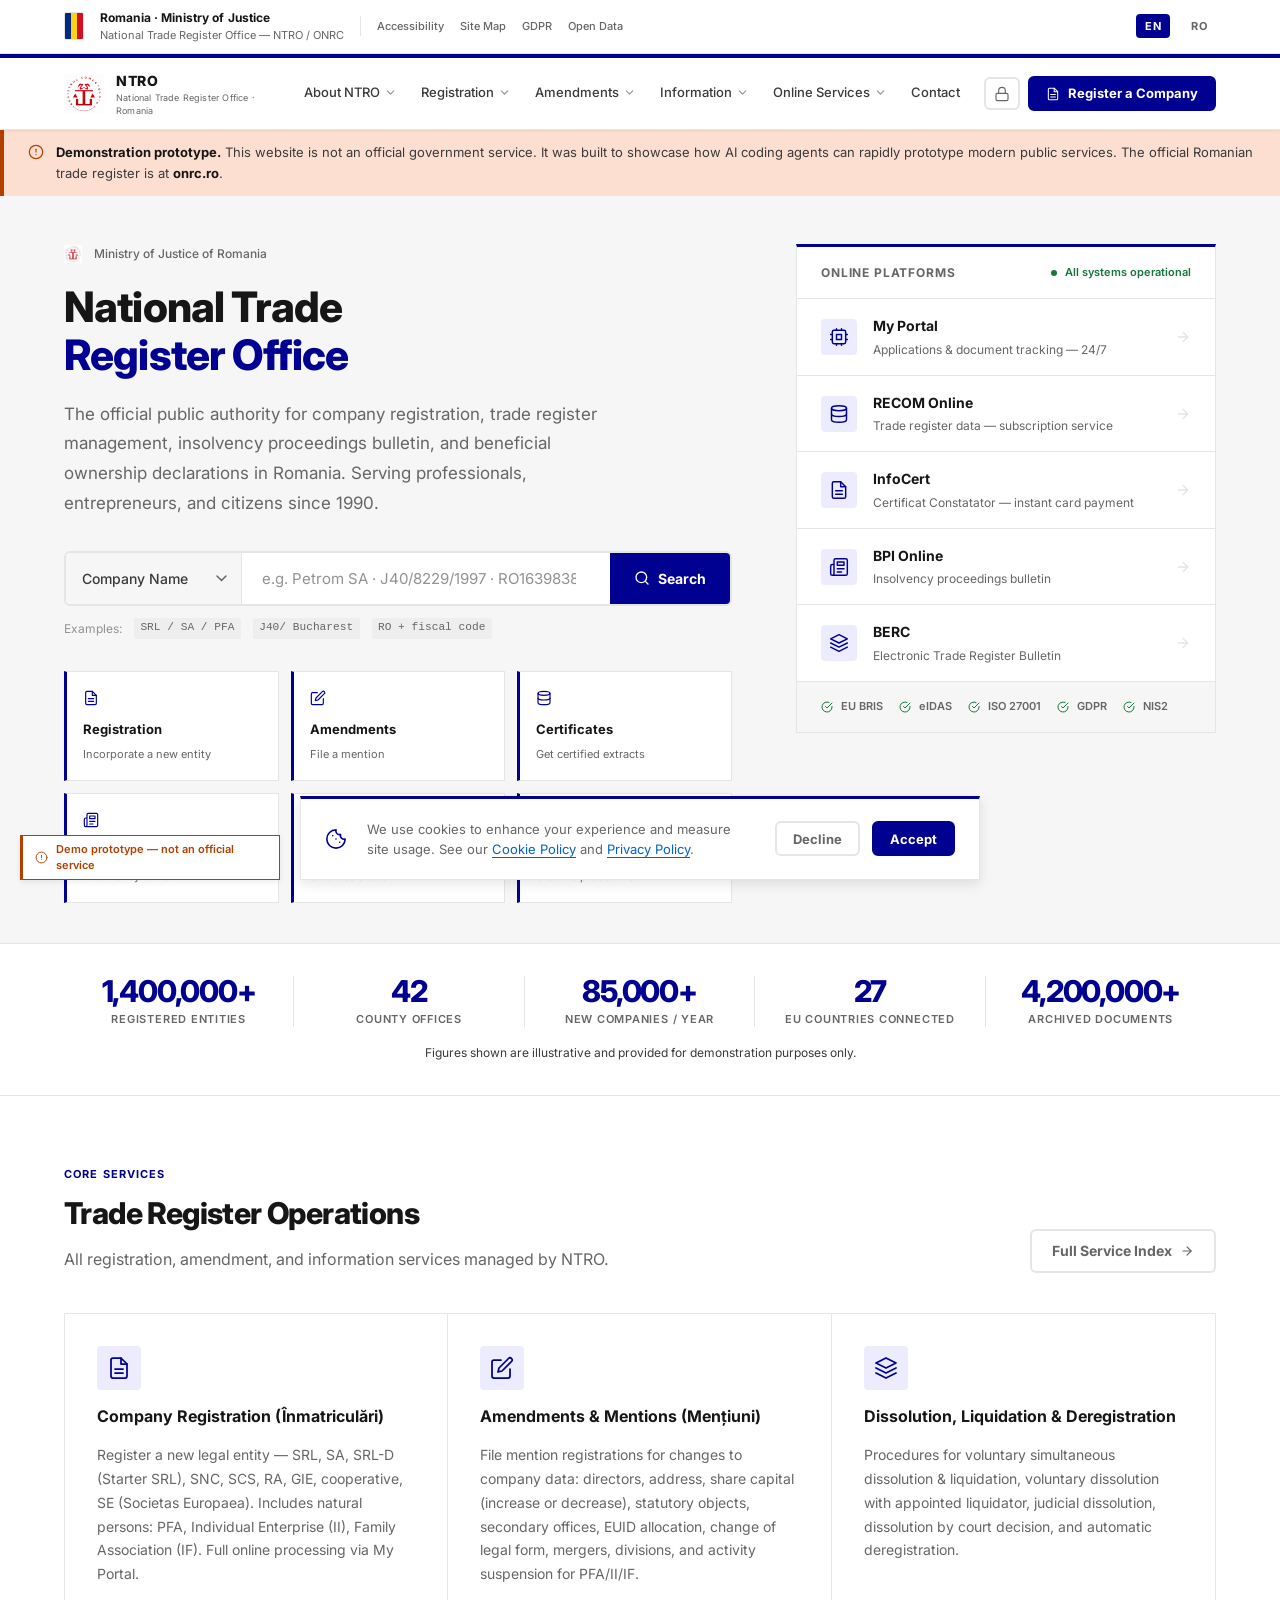
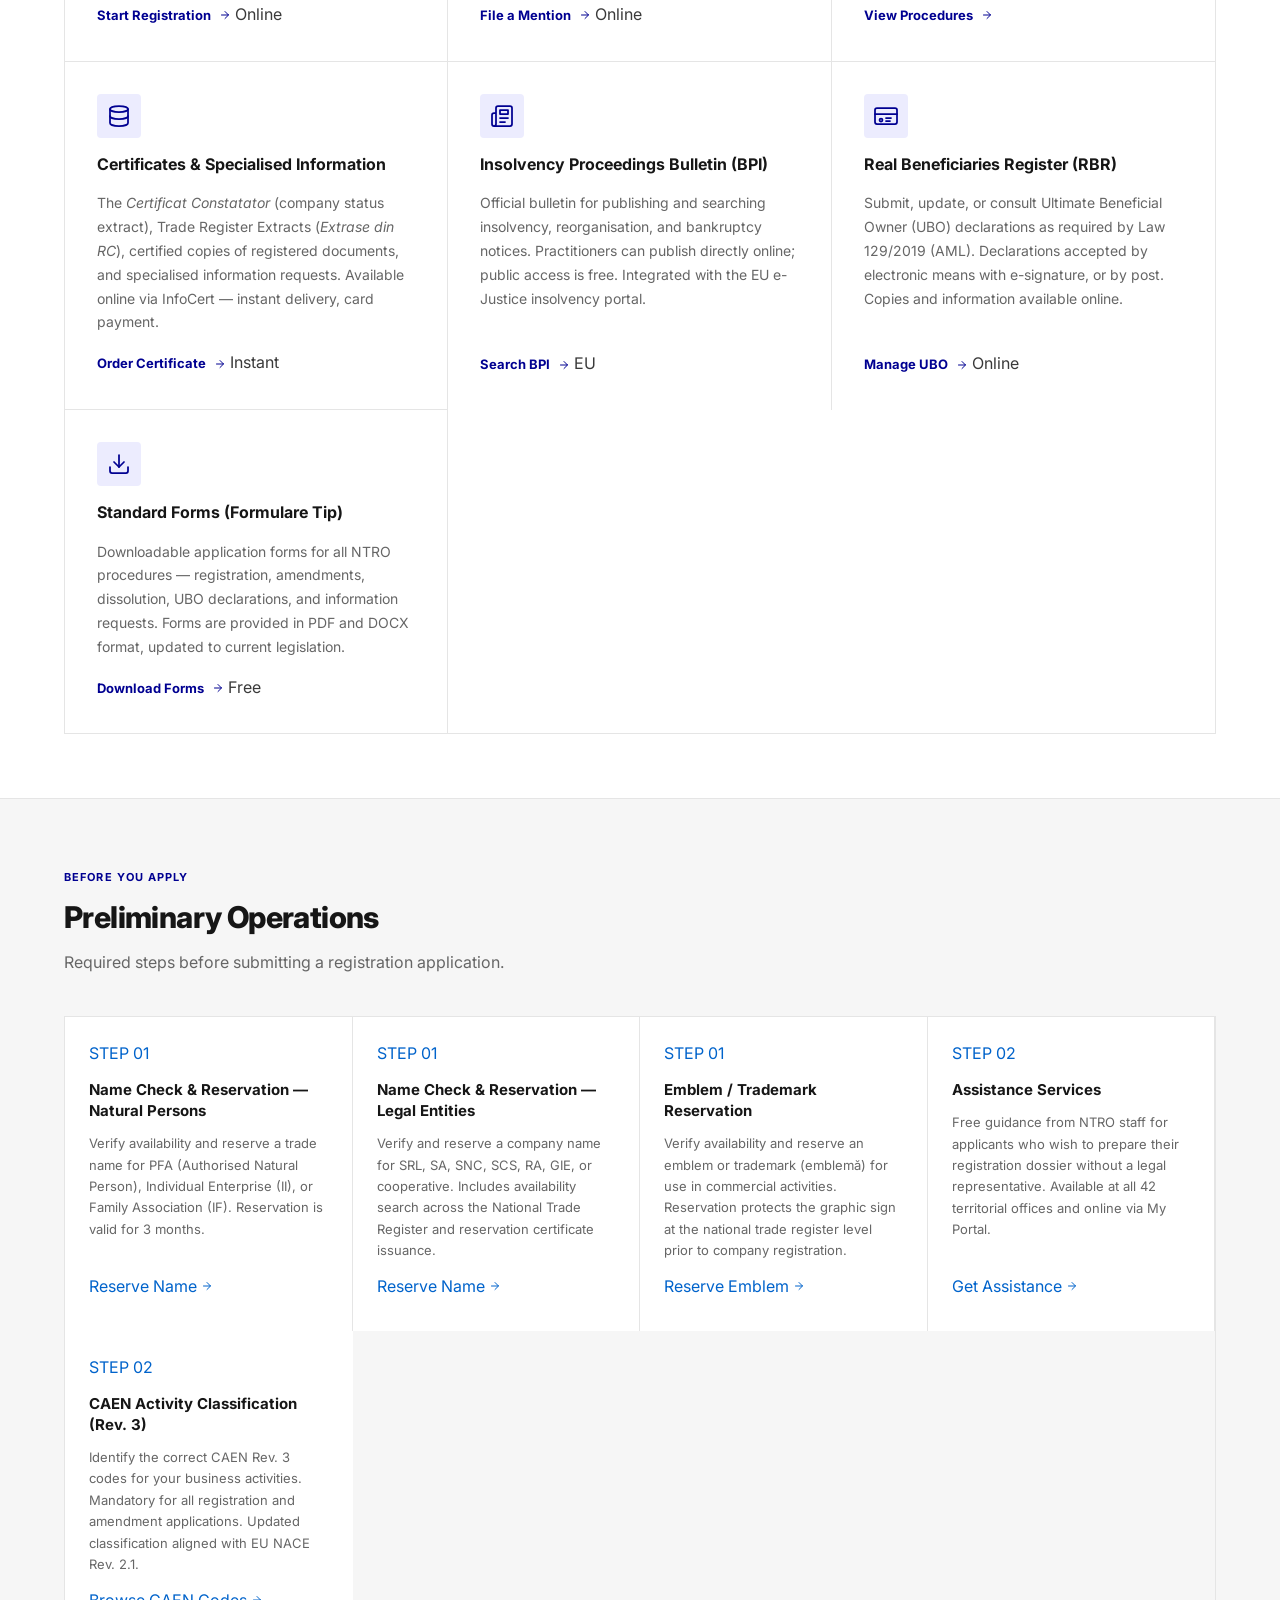
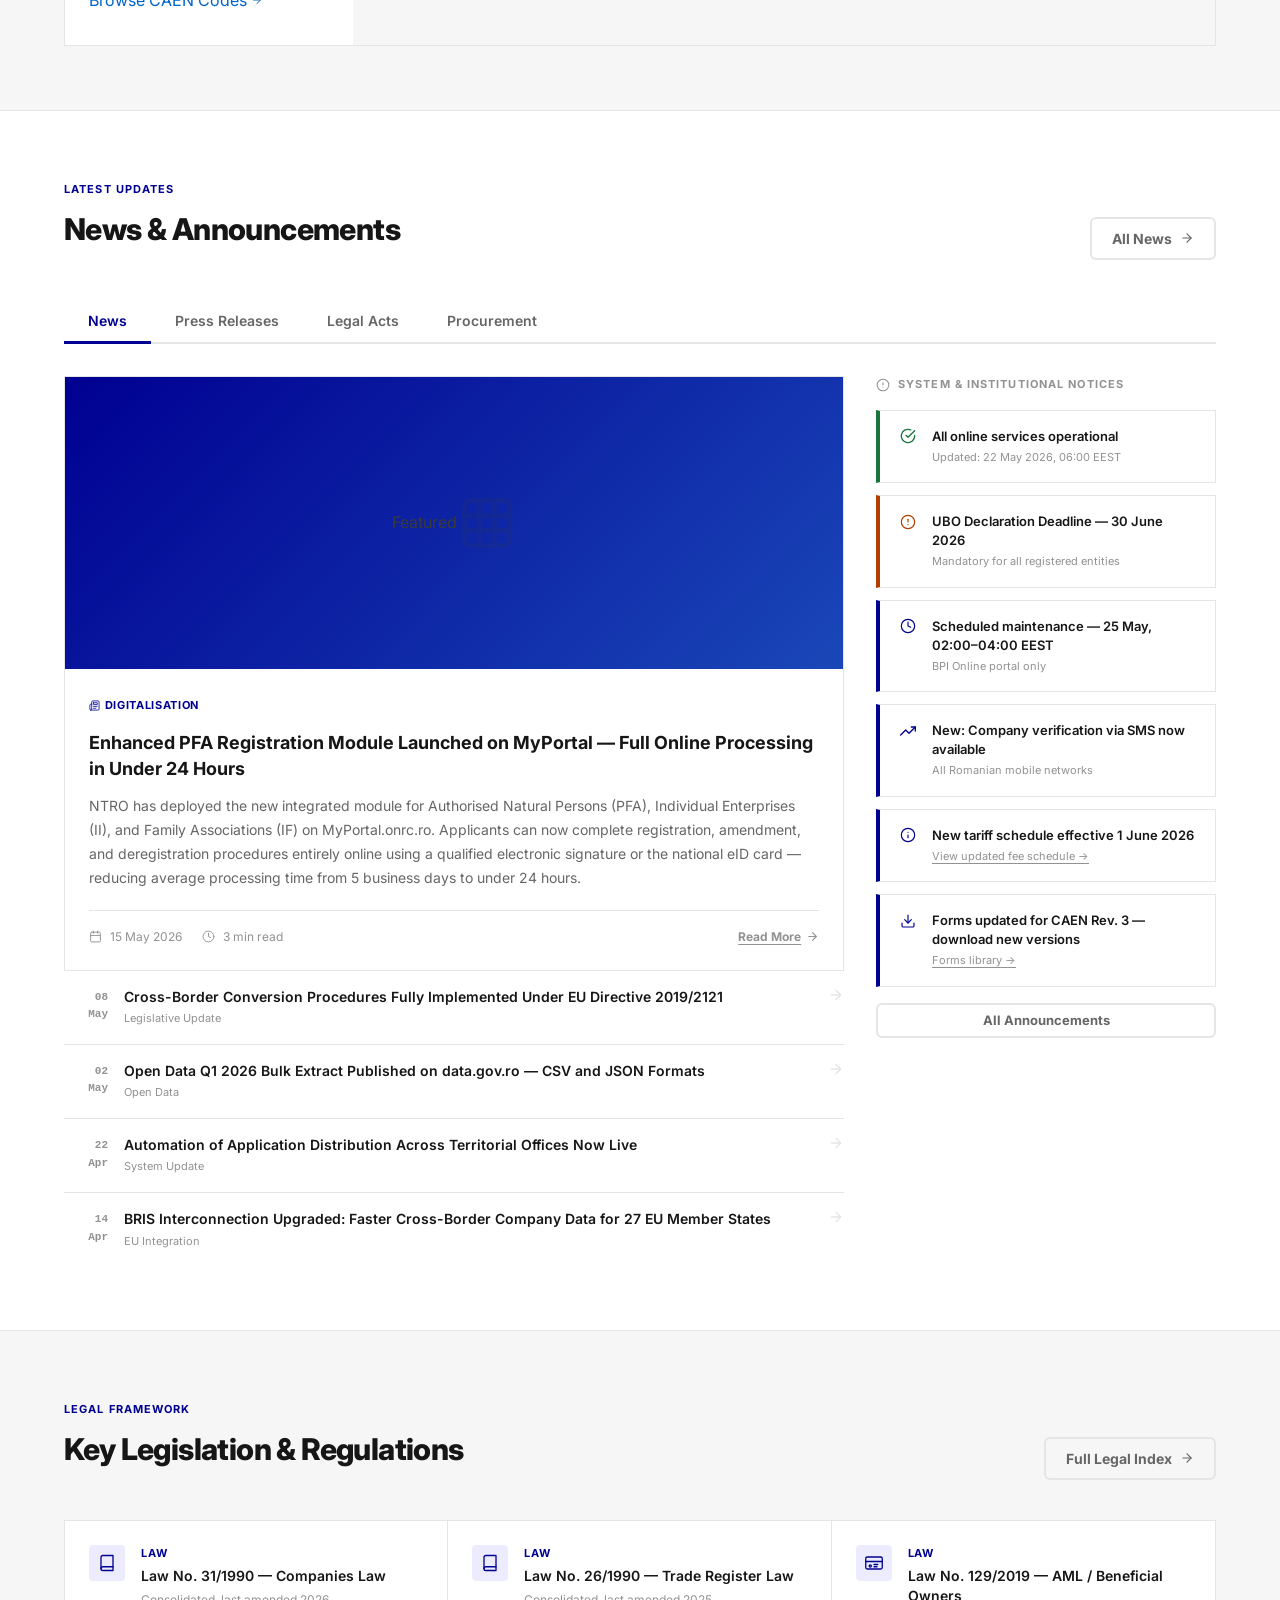
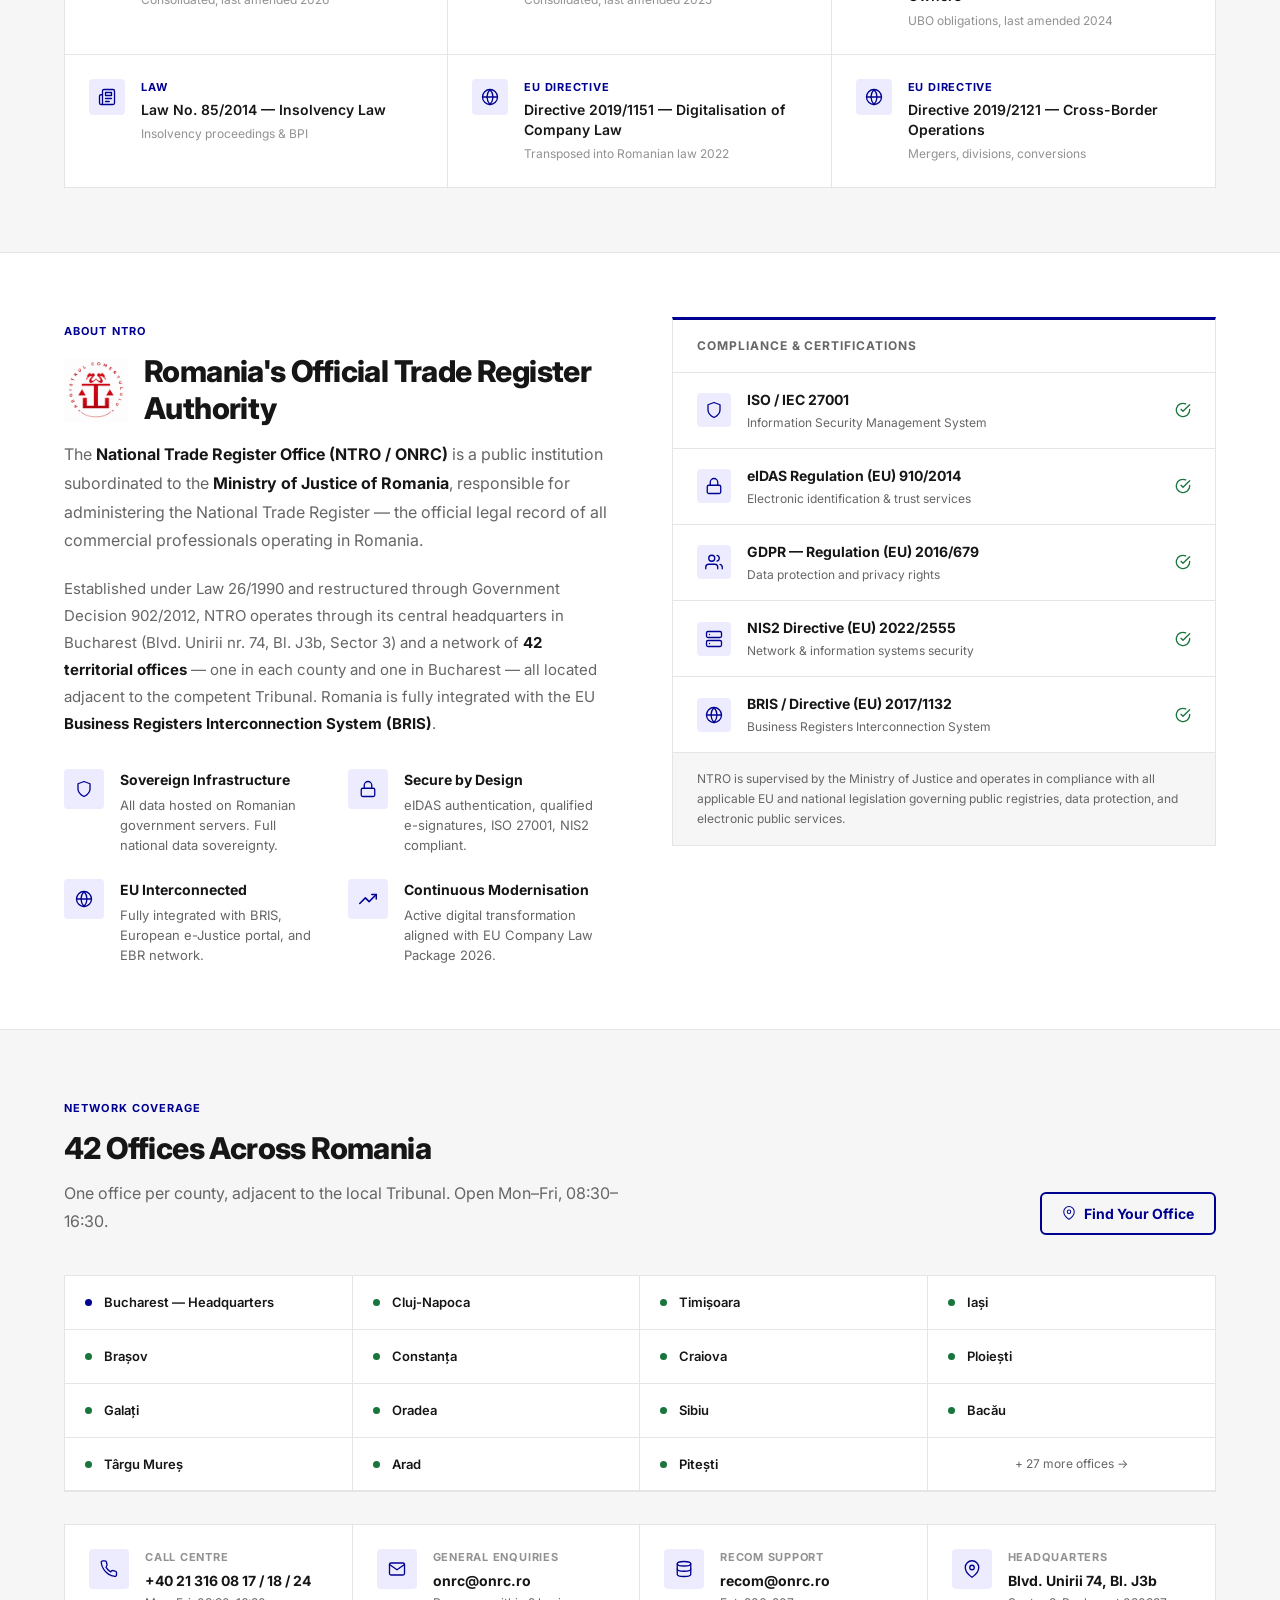
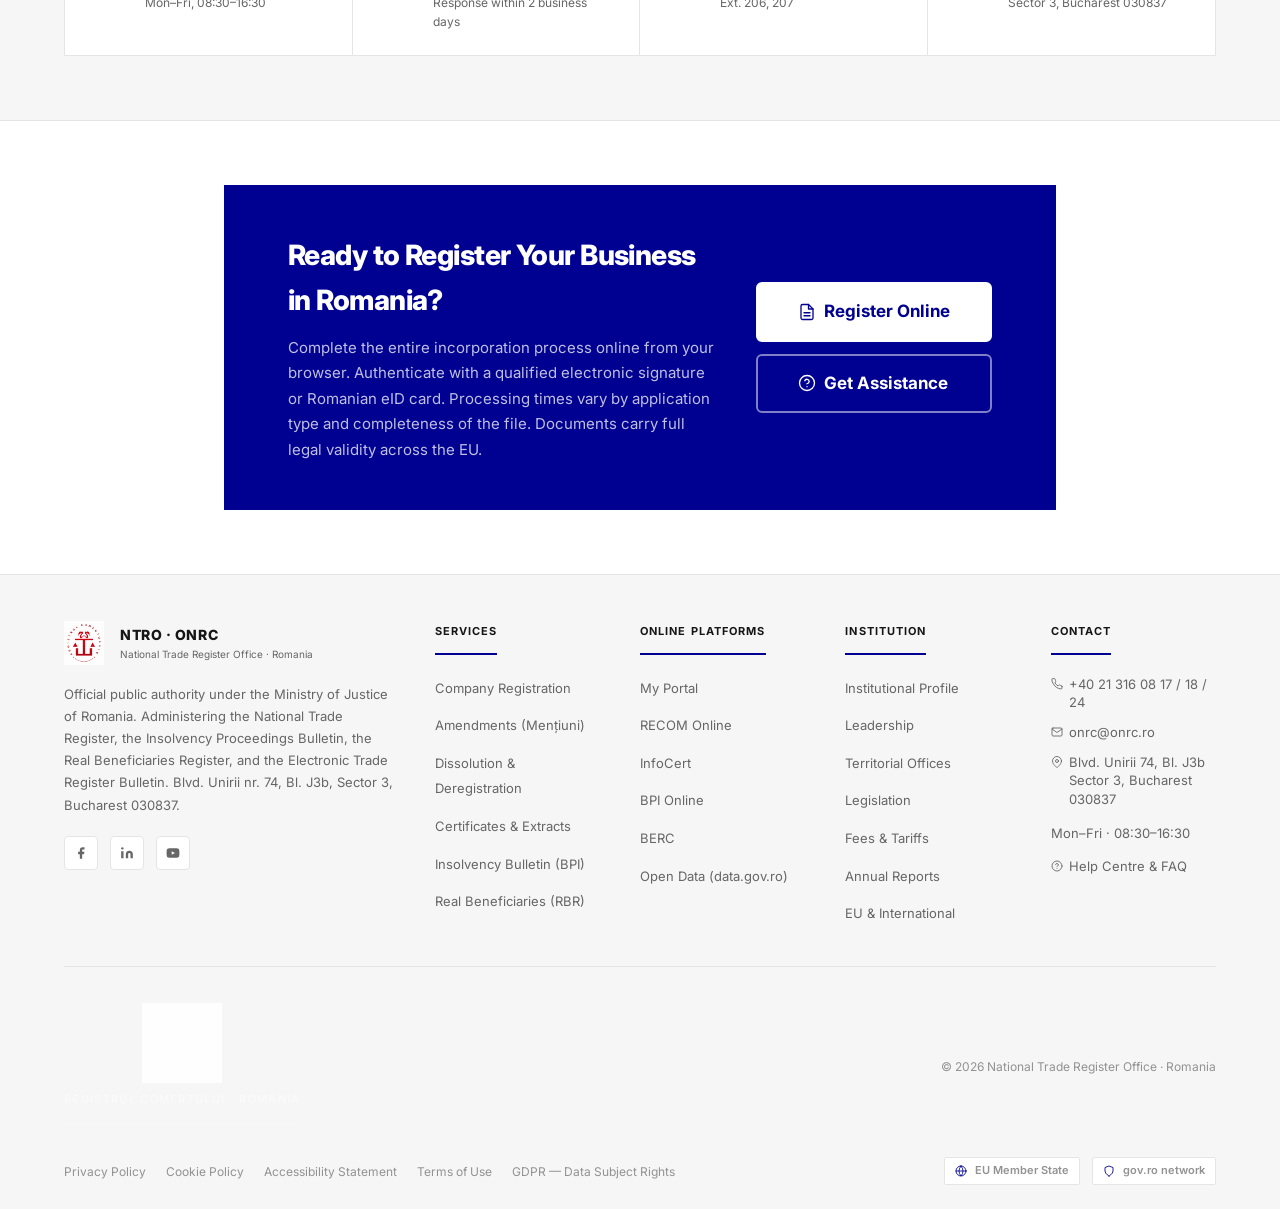
==== commit e70a8759: "fix: soften unverifiable claims on statistics and processing time Add an illustrative-figures note t" ====
--- a/index.html
+++ b/index.html
@@ -3,270 +3,200 @@
 <head>
   <meta charset="UTF-8" />
   <meta name="viewport" content="width=device-width, initial-scale=1.0" />
-  <meta name="description" content="National Trade Register Office (NTRO) – Romania's official authority for company registration, trade register information, insolvency proceedings, and real beneficiaries declarations." />
-  <meta name="keywords" content="NTRO, ONRC, Romania trade register, company registration, insolvency bulletin, real beneficiaries, business register Romania" />
-  <meta name="author" content="National Trade Register Office – Romania" />
-  <meta property="og:title" content="NTRO – National Trade Register Office Romania" />
-  <meta property="og:description" content="Register your company, access trade register data, and manage official filings through Romania's sovereign digital infrastructure." />
+  <meta name="description" content="National Trade Register Office (NTRO) — Romania's official authority for company registration, trade register information, insolvency proceedings, and real beneficiaries declarations." />
+  <meta name="keywords" content="NTRO, ONRC, Romania trade register, company registration, insolvency bulletin, real beneficiaries, business register Romania, RECOM, InfoCert" />
+  <meta name="author" content="National Trade Register Office — Romania" />
+  <meta property="og:title" content="NTRO — National Trade Register Office Romania" />
+  <meta property="og:description" content="Official public authority for trade register management in Romania. Company registration, amendments, certificates, insolvency and UBO declarations." />
   <meta property="og:type" content="website" />
-  <meta name="theme-color" content="#0a1628" />
-
-  <title>NTRO – National Trade Register Office | Romania</title>
-
-  <!-- Preconnect for performance -->
+  <meta name="theme-color" content="#000091" />
+  <title>NTRO — National Trade Register Office | Romania</title>
   <link rel="preconnect" href="https://fonts.googleapis.com" />
   <link rel="preconnect" href="https://fonts.gstatic.com" crossorigin />
   <link href="https://fonts.googleapis.com/css2?family=Inter:wght@400;500;600;700;800;900&display=swap" rel="stylesheet" />
-
   <link rel="stylesheet" href="css/style.css" />
 
-  <!-- Inline SVG icons via symbol sprite (no external dependency) -->
+  <!-- SVG icon sprite -->
   <svg xmlns="http://www.w3.org/2000/svg" style="display:none" aria-hidden="true">
-    <symbol id="icon-shield" viewBox="0 0 24 24" fill="none" stroke="currentColor" stroke-width="1.75" stroke-linecap="round" stroke-linejoin="round">
-      <path d="M12 22s8-4 8-10V5l-8-3-8 3v7c0 6 8 10 8 10z"/>
-    </symbol>
-    <symbol id="icon-building" viewBox="0 0 24 24" fill="none" stroke="currentColor" stroke-width="1.75" stroke-linecap="round" stroke-linejoin="round">
-      <rect x="3" y="3" width="18" height="18" rx="2"/><path d="M9 3v18M15 3v18M3 9h18M3 15h18"/>
-    </symbol>
-    <symbol id="icon-file-text" viewBox="0 0 24 24" fill="none" stroke="currentColor" stroke-width="1.75" stroke-linecap="round" stroke-linejoin="round">
-      <path d="M14 2H6a2 2 0 0 0-2 2v16a2 2 0 0 0 2 2h12a2 2 0 0 0 2-2V8z"/><polyline points="14 2 14 8 20 8"/><line x1="16" y1="13" x2="8" y2="13"/><line x1="16" y1="17" x2="8" y2="17"/><polyline points="10 9 9 9 8 9"/>
-    </symbol>
-    <symbol id="icon-search" viewBox="0 0 24 24" fill="none" stroke="currentColor" stroke-width="2" stroke-linecap="round" stroke-linejoin="round">
-      <circle cx="11" cy="11" r="8"/><line x1="21" y1="21" x2="16.65" y2="16.65"/>
-    </symbol>
-    <symbol id="icon-arrow-right" viewBox="0 0 24 24" fill="none" stroke="currentColor" stroke-width="2" stroke-linecap="round" stroke-linejoin="round">
-      <line x1="5" y1="12" x2="19" y2="12"/><polyline points="12 5 19 12 12 19"/>
-    </symbol>
-    <symbol id="icon-chevron-down" viewBox="0 0 24 24" fill="none" stroke="currentColor" stroke-width="2" stroke-linecap="round" stroke-linejoin="round">
-      <polyline points="6 9 12 15 18 9"/>
-    </symbol>
-    <symbol id="icon-check-circle" viewBox="0 0 24 24" fill="none" stroke="currentColor" stroke-width="2" stroke-linecap="round" stroke-linejoin="round">
-      <path d="M22 11.08V12a10 10 0 1 1-5.93-9.14"/><polyline points="22 4 12 14.01 9 11.01"/>
-    </symbol>
-    <symbol id="icon-lock" viewBox="0 0 24 24" fill="none" stroke="currentColor" stroke-width="1.75" stroke-linecap="round" stroke-linejoin="round">
-      <rect x="3" y="11" width="18" height="11" rx="2" ry="2"/><path d="M7 11V7a5 5 0 0 1 10 0v4"/>
-    </symbol>
-    <symbol id="icon-globe" viewBox="0 0 24 24" fill="none" stroke="currentColor" stroke-width="1.75" stroke-linecap="round" stroke-linejoin="round">
-      <circle cx="12" cy="12" r="10"/><line x1="2" y1="12" x2="22" y2="12"/><path d="M12 2a15.3 15.3 0 0 1 4 10 15.3 15.3 0 0 1-4 10 15.3 15.3 0 0 1-4-10 15.3 15.3 0 0 1 4-10z"/>
-    </symbol>
-    <symbol id="icon-database" viewBox="0 0 24 24" fill="none" stroke="currentColor" stroke-width="1.75" stroke-linecap="round" stroke-linejoin="round">
-      <ellipse cx="12" cy="5" rx="9" ry="3"/><path d="M21 12c0 1.66-4 3-9 3s-9-1.34-9-3"/><path d="M3 5v14c0 1.66 4 3 9 3s9-1.34 9-3V5"/>
-    </symbol>
-    <symbol id="icon-cpu" viewBox="0 0 24 24" fill="none" stroke="currentColor" stroke-width="1.75" stroke-linecap="round" stroke-linejoin="round">
-      <rect x="4" y="4" width="16" height="16" rx="2"/><rect x="9" y="9" width="6" height="6"/><line x1="9" y1="2" x2="9" y2="4"/><line x1="15" y1="2" x2="15" y2="4"/><line x1="9" y1="20" x2="9" y2="22"/><line x1="15" y1="20" x2="15" y2="22"/><line x1="2" y1="9" x2="4" y2="9"/><line x1="2" y1="15" x2="4" y2="15"/><line x1="20" y1="9" x2="22" y2="9"/><line x1="20" y1="15" x2="22" y2="15"/>
-    </symbol>
-    <symbol id="icon-users" viewBox="0 0 24 24" fill="none" stroke="currentColor" stroke-width="1.75" stroke-linecap="round" stroke-linejoin="round">
-      <path d="M17 21v-2a4 4 0 0 0-4-4H5a4 4 0 0 0-4 4v2"/><circle cx="9" cy="7" r="4"/><path d="M23 21v-2a4 4 0 0 0-3-3.87"/><path d="M16 3.13a4 4 0 0 1 0 7.75"/>
-    </symbol>
-    <symbol id="icon-calendar" viewBox="0 0 24 24" fill="none" stroke="currentColor" stroke-width="1.75" stroke-linecap="round" stroke-linejoin="round">
-      <rect x="3" y="4" width="18" height="18" rx="2" ry="2"/><line x1="16" y1="2" x2="16" y2="6"/><line x1="8" y1="2" x2="8" y2="6"/><line x1="3" y1="10" x2="21" y2="10"/>
-    </symbol>
-    <symbol id="icon-alert" viewBox="0 0 24 24" fill="none" stroke="currentColor" stroke-width="1.75" stroke-linecap="round" stroke-linejoin="round">
-      <circle cx="12" cy="12" r="10"/><line x1="12" y1="8" x2="12" y2="12"/><line x1="12" y1="16" x2="12.01" y2="16"/>
-    </symbol>
-    <symbol id="icon-book" viewBox="0 0 24 24" fill="none" stroke="currentColor" stroke-width="1.75" stroke-linecap="round" stroke-linejoin="round">
-      <path d="M4 19.5A2.5 2.5 0 0 1 6.5 17H20"/><path d="M6.5 2H20v20H6.5A2.5 2.5 0 0 1 4 19.5v-15A2.5 2.5 0 0 1 6.5 2z"/>
-    </symbol>
-    <symbol id="icon-map-pin" viewBox="0 0 24 24" fill="none" stroke="currentColor" stroke-width="1.75" stroke-linecap="round" stroke-linejoin="round">
-      <path d="M21 10c0 7-9 13-9 13s-9-6-9-13a9 9 0 0 1 18 0z"/><circle cx="12" cy="10" r="3"/>
-    </symbol>
-    <symbol id="icon-mail" viewBox="0 0 24 24" fill="none" stroke="currentColor" stroke-width="1.75" stroke-linecap="round" stroke-linejoin="round">
-      <path d="M4 4h16c1.1 0 2 .9 2 2v12c0 1.1-.9 2-2 2H4c-1.1 0-2-.9-2-2V6c0-1.1.9-2 2-2z"/><polyline points="22,6 12,13 2,6"/>
-    </symbol>
-    <symbol id="icon-phone" viewBox="0 0 24 24" fill="none" stroke="currentColor" stroke-width="1.75" stroke-linecap="round" stroke-linejoin="round">
-      <path d="M22 16.92v3a2 2 0 0 1-2.18 2 19.79 19.79 0 0 1-8.63-3.07A19.5 19.5 0 0 1 4.69 12 19.79 19.79 0 0 1 1.61 3.4 2 2 0 0 1 3.6 1.22h3a2 2 0 0 1 2 1.72 12.84 12.84 0 0 0 .7 2.81 2 2 0 0 1-.45 2.11L8.09 9.91a16 16 0 0 0 6 6l1.27-1.27a2 2 0 0 1 2.11-.45 12.84 12.84 0 0 0 2.81.7A2 2 0 0 1 22 16.92z"/>
-    </symbol>
-    <symbol id="icon-newspaper" viewBox="0 0 24 24" fill="none" stroke="currentColor" stroke-width="1.75" stroke-linecap="round" stroke-linejoin="round">
-      <path d="M4 22h16a2 2 0 0 0 2-2V4a2 2 0 0 0-2-2H8a2 2 0 0 0-2 2v16a2 2 0 0 1-2 2Zm0 0a2 2 0 0 1-2-2v-9c0-1.1.9-2 2-2h2"/><path d="M18 14h-8"/><path d="M15 18h-5"/><path d="M10 6h8v4h-8V6Z"/>
-    </symbol>
-    <symbol id="icon-server" viewBox="0 0 24 24" fill="none" stroke="currentColor" stroke-width="1.75" stroke-linecap="round" stroke-linejoin="round">
-      <rect x="2" y="2" width="20" height="8" rx="2" ry="2"/><rect x="2" y="14" width="20" height="8" rx="2" ry="2"/><line x1="6" y1="6" x2="6.01" y2="6"/><line x1="6" y1="18" x2="6.01" y2="18"/>
-    </symbol>
-    <symbol id="icon-id-card" viewBox="0 0 24 24" fill="none" stroke="currentColor" stroke-width="1.75" stroke-linecap="round" stroke-linejoin="round">
-      <rect x="1" y="4" width="22" height="16" rx="2" ry="2"/><line x1="1" y1="10" x2="23" y2="10"/><circle cx="7" cy="16" r="1.5"/><path d="M12 14h5M12 17h4"/>
-    </symbol>
-    <symbol id="icon-trending-up" viewBox="0 0 24 24" fill="none" stroke="currentColor" stroke-width="2" stroke-linecap="round" stroke-linejoin="round">
-      <polyline points="23 6 13.5 15.5 8.5 10.5 1 18"/><polyline points="17 6 23 6 23 12"/>
-    </symbol>
-    <symbol id="icon-menu" viewBox="0 0 24 24" fill="none" stroke="currentColor" stroke-width="2" stroke-linecap="round" stroke-linejoin="round">
-      <line x1="3" y1="12" x2="21" y2="12"/><line x1="3" y1="6" x2="21" y2="6"/><line x1="3" y1="18" x2="21" y2="18"/>
-    </symbol>
-    <symbol id="icon-x" viewBox="0 0 24 24" fill="none" stroke="currentColor" stroke-width="2" stroke-linecap="round" stroke-linejoin="round">
-      <line x1="18" y1="6" x2="6" y2="18"/><line x1="6" y1="6" x2="18" y2="18"/>
-    </symbol>
-    <symbol id="icon-cookie" viewBox="0 0 24 24" fill="none" stroke="currentColor" stroke-width="1.75" stroke-linecap="round" stroke-linejoin="round">
-      <path d="M12 2a10 10 0 1 0 10 10 4 4 0 0 1-5-5 4 4 0 0 1-5-5"/><path d="M8.5 8.5v.01"/><path d="M16 15.5v.01"/><path d="M12 12v.01"/>
-    </symbol>
-    <symbol id="icon-eu" viewBox="0 0 24 24" fill="none" stroke="currentColor" stroke-width="1.75" stroke-linecap="round" stroke-linejoin="round">
-      <circle cx="12" cy="12" r="10"/><path d="M8 12h8M10 8l-2 4 2 4M14 8l2 4-2 4"/>
-    </symbol>
-    <symbol id="icon-external" viewBox="0 0 24 24" fill="none" stroke="currentColor" stroke-width="2" stroke-linecap="round" stroke-linejoin="round">
-      <path d="M18 13v6a2 2 0 0 1-2 2H5a2 2 0 0 1-2-2V8a2 2 0 0 1 2-2h6"/><polyline points="15 3 21 3 21 9"/><line x1="10" y1="14" x2="21" y2="3"/>
-    </symbol>
-    <symbol id="icon-chevron-up" viewBox="0 0 24 24" fill="none" stroke="currentColor" stroke-width="2" stroke-linecap="round" stroke-linejoin="round">
-      <polyline points="18 15 12 9 6 15"/>
-    </symbol>
+    <symbol id="i-shield"   viewBox="0 0 24 24" fill="none" stroke="currentColor" stroke-width="1.75" stroke-linecap="round" stroke-linejoin="round"><path d="M12 22s8-4 8-10V5l-8-3-8 3v7c0 6 8 10 8 10z"/></symbol>
+    <symbol id="i-bldg"     viewBox="0 0 24 24" fill="none" stroke="currentColor" stroke-width="1.75" stroke-linecap="round" stroke-linejoin="round"><rect x="3" y="3" width="18" height="18" rx="2"/><path d="M9 3v18M15 3v18M3 9h18M3 15h18"/></symbol>
+    <symbol id="i-file"     viewBox="0 0 24 24" fill="none" stroke="currentColor" stroke-width="1.75" stroke-linecap="round" stroke-linejoin="round"><path d="M14 2H6a2 2 0 0 0-2 2v16a2 2 0 0 0 2 2h12a2 2 0 0 0 2-2V8z"/><polyline points="14 2 14 8 20 8"/><line x1="16" y1="13" x2="8" y2="13"/><line x1="16" y1="17" x2="8" y2="17"/></symbol>
+    <symbol id="i-search"   viewBox="0 0 24 24" fill="none" stroke="currentColor" stroke-width="2"    stroke-linecap="round" stroke-linejoin="round"><circle cx="11" cy="11" r="8"/><line x1="21" y1="21" x2="16.65" y2="16.65"/></symbol>
+    <symbol id="i-arrow"    viewBox="0 0 24 24" fill="none" stroke="currentColor" stroke-width="2"    stroke-linecap="round" stroke-linejoin="round"><line x1="5" y1="12" x2="19" y2="12"/><polyline points="12 5 19 12 12 19"/></symbol>
+    <symbol id="i-chev-dn"  viewBox="0 0 24 24" fill="none" stroke="currentColor" stroke-width="2"    stroke-linecap="round" stroke-linejoin="round"><polyline points="6 9 12 15 18 9"/></symbol>
+    <symbol id="i-chev-up"  viewBox="0 0 24 24" fill="none" stroke="currentColor" stroke-width="2"    stroke-linecap="round" stroke-linejoin="round"><polyline points="18 15 12 9 6 15"/></symbol>
+    <symbol id="i-check"    viewBox="0 0 24 24" fill="none" stroke="currentColor" stroke-width="2"    stroke-linecap="round" stroke-linejoin="round"><path d="M22 11.08V12a10 10 0 1 1-5.93-9.14"/><polyline points="22 4 12 14.01 9 11.01"/></symbol>
+    <symbol id="i-lock"     viewBox="0 0 24 24" fill="none" stroke="currentColor" stroke-width="1.75" stroke-linecap="round" stroke-linejoin="round"><rect x="3" y="11" width="18" height="11" rx="2"/><path d="M7 11V7a5 5 0 0 1 10 0v4"/></symbol>
+    <symbol id="i-globe"    viewBox="0 0 24 24" fill="none" stroke="currentColor" stroke-width="1.75" stroke-linecap="round" stroke-linejoin="round"><circle cx="12" cy="12" r="10"/><line x1="2" y1="12" x2="22" y2="12"/><path d="M12 2a15.3 15.3 0 0 1 4 10 15.3 15.3 0 0 1-4 10 15.3 15.3 0 0 1-4-10 15.3 15.3 0 0 1 4-10z"/></symbol>
+    <symbol id="i-db"       viewBox="0 0 24 24" fill="none" stroke="currentColor" stroke-width="1.75" stroke-linecap="round" stroke-linejoin="round"><ellipse cx="12" cy="5" rx="9" ry="3"/><path d="M21 12c0 1.66-4 3-9 3s-9-1.34-9-3"/><path d="M3 5v14c0 1.66 4 3 9 3s9-1.34 9-3V5"/></symbol>
+    <symbol id="i-cpu"      viewBox="0 0 24 24" fill="none" stroke="currentColor" stroke-width="1.75" stroke-linecap="round" stroke-linejoin="round"><rect x="4" y="4" width="16" height="16" rx="2"/><rect x="9" y="9" width="6" height="6"/><line x1="9" y1="2" x2="9" y2="4"/><line x1="15" y1="2" x2="15" y2="4"/><line x1="9" y1="20" x2="9" y2="22"/><line x1="15" y1="20" x2="15" y2="22"/><line x1="2" y1="9" x2="4" y2="9"/><line x1="2" y1="15" x2="4" y2="15"/><line x1="20" y1="9" x2="22" y2="9"/><line x1="20" y1="15" x2="22" y2="15"/></symbol>
+    <symbol id="i-users"    viewBox="0 0 24 24" fill="none" stroke="currentColor" stroke-width="1.75" stroke-linecap="round" stroke-linejoin="round"><path d="M17 21v-2a4 4 0 0 0-4-4H5a4 4 0 0 0-4 4v2"/><circle cx="9" cy="7" r="4"/><path d="M23 21v-2a4 4 0 0 0-3-3.87"/><path d="M16 3.13a4 4 0 0 1 0 7.75"/></symbol>
+    <symbol id="i-cal"      viewBox="0 0 24 24" fill="none" stroke="currentColor" stroke-width="1.75" stroke-linecap="round" stroke-linejoin="round"><rect x="3" y="4" width="18" height="18" rx="2"/><line x1="16" y1="2" x2="16" y2="6"/><line x1="8" y1="2" x2="8" y2="6"/><line x1="3" y1="10" x2="21" y2="10"/></symbol>
+    <symbol id="i-alert"    viewBox="0 0 24 24" fill="none" stroke="currentColor" stroke-width="1.75" stroke-linecap="round" stroke-linejoin="round"><circle cx="12" cy="12" r="10"/><line x1="12" y1="8" x2="12" y2="12"/><line x1="12" y1="16" x2="12.01" y2="16"/></symbol>
+    <symbol id="i-book"     viewBox="0 0 24 24" fill="none" stroke="currentColor" stroke-width="1.75" stroke-linecap="round" stroke-linejoin="round"><path d="M4 19.5A2.5 2.5 0 0 1 6.5 17H20"/><path d="M6.5 2H20v20H6.5A2.5 2.5 0 0 1 4 19.5v-15A2.5 2.5 0 0 1 6.5 2z"/></symbol>
+    <symbol id="i-pin"      viewBox="0 0 24 24" fill="none" stroke="currentColor" stroke-width="1.75" stroke-linecap="round" stroke-linejoin="round"><path d="M21 10c0 7-9 13-9 13s-9-6-9-13a9 9 0 0 1 18 0z"/><circle cx="12" cy="10" r="3"/></symbol>
+    <symbol id="i-mail"     viewBox="0 0 24 24" fill="none" stroke="currentColor" stroke-width="1.75" stroke-linecap="round" stroke-linejoin="round"><path d="M4 4h16c1.1 0 2 .9 2 2v12c0 1.1-.9 2-2 2H4c-1.1 0-2-.9-2-2V6c0-1.1.9-2 2-2z"/><polyline points="22,6 12,13 2,6"/></symbol>
+    <symbol id="i-phone"    viewBox="0 0 24 24" fill="none" stroke="currentColor" stroke-width="1.75" stroke-linecap="round" stroke-linejoin="round"><path d="M22 16.92v3a2 2 0 0 1-2.18 2 19.79 19.79 0 0 1-8.63-3.07A19.5 19.5 0 0 1 4.69 12 19.79 19.79 0 0 1 1.61 3.4 2 2 0 0 1 3.6 1.22h3a2 2 0 0 1 2 1.72 12.84 12.84 0 0 0 .7 2.81 2 2 0 0 1-.45 2.11L8.09 9.91a16 16 0 0 0 6 6l1.27-1.27a2 2 0 0 1 2.11-.45 12.84 12.84 0 0 0 2.81.7A2 2 0 0 1 22 16.92z"/></symbol>
+    <symbol id="i-news"     viewBox="0 0 24 24" fill="none" stroke="currentColor" stroke-width="1.75" stroke-linecap="round" stroke-linejoin="round"><path d="M4 22h16a2 2 0 0 0 2-2V4a2 2 0 0 0-2-2H8a2 2 0 0 0-2 2v16a2 2 0 0 1-2 2Zm0 0a2 2 0 0 1-2-2v-9c0-1.1.9-2 2-2h2"/><path d="M18 14h-8M15 18h-5M10 6h8v4h-8V6Z"/></symbol>
+    <symbol id="i-server"   viewBox="0 0 24 24" fill="none" stroke="currentColor" stroke-width="1.75" stroke-linecap="round" stroke-linejoin="round"><rect x="2" y="2" width="20" height="8" rx="2"/><rect x="2" y="14" width="20" height="8" rx="2"/><line x1="6" y1="6" x2="6.01" y2="6"/><line x1="6" y1="18" x2="6.01" y2="18"/></symbol>
+    <symbol id="i-id"       viewBox="0 0 24 24" fill="none" stroke="currentColor" stroke-width="1.75" stroke-linecap="round" stroke-linejoin="round"><rect x="1" y="4" width="22" height="16" rx="2"/><line x1="1" y1="10" x2="23" y2="10"/><circle cx="7" cy="16" r="1.5"/><path d="M12 14h5M12 17h4"/></symbol>
+    <symbol id="i-trend"    viewBox="0 0 24 24" fill="none" stroke="currentColor" stroke-width="2"    stroke-linecap="round" stroke-linejoin="round"><polyline points="23 6 13.5 15.5 8.5 10.5 1 18"/><polyline points="17 6 23 6 23 12"/></symbol>
+    <symbol id="i-menu"     viewBox="0 0 24 24" fill="none" stroke="currentColor" stroke-width="2"    stroke-linecap="round" stroke-linejoin="round"><line x1="3" y1="12" x2="21" y2="12"/><line x1="3" y1="6" x2="21" y2="6"/><line x1="3" y1="18" x2="21" y2="18"/></symbol>
+    <symbol id="i-ext"      viewBox="0 0 24 24" fill="none" stroke="currentColor" stroke-width="2"    stroke-linecap="round" stroke-linejoin="round"><path d="M18 13v6a2 2 0 0 1-2 2H5a2 2 0 0 1-2-2V8a2 2 0 0 1 2-2h6"/><polyline points="15 3 21 3 21 9"/><line x1="10" y1="14" x2="21" y2="3"/></symbol>
+    <symbol id="i-cookie"   viewBox="0 0 24 24" fill="none" stroke="currentColor" stroke-width="1.75" stroke-linecap="round" stroke-linejoin="round"><path d="M12 2a10 10 0 1 0 10 10 4 4 0 0 1-5-5 4 4 0 0 1-5-5"/><path d="M8.5 8.5v.01M16 15.5v.01M12 12v.01"/></symbol>
+    <symbol id="i-clock"    viewBox="0 0 24 24" fill="none" stroke="currentColor" stroke-width="1.75" stroke-linecap="round" stroke-linejoin="round"><circle cx="12" cy="12" r="10"/><polyline points="12 6 12 12 16 14"/></symbol>
+    <symbol id="i-info"     viewBox="0 0 24 24" fill="none" stroke="currentColor" stroke-width="1.75" stroke-linecap="round" stroke-linejoin="round"><circle cx="12" cy="12" r="10"/><line x1="12" y1="16" x2="12" y2="12"/><line x1="12" y1="8" x2="12.01" y2="8"/></symbol>
+    <symbol id="i-download" viewBox="0 0 24 24" fill="none" stroke="currentColor" stroke-width="1.75" stroke-linecap="round" stroke-linejoin="round"><path d="M21 15v4a2 2 0 0 1-2 2H5a2 2 0 0 1-2-2v-4"/><polyline points="7 10 12 15 17 10"/><line x1="12" y1="15" x2="12" y2="3"/></symbol>
+    <symbol id="i-pen"      viewBox="0 0 24 24" fill="none" stroke="currentColor" stroke-width="1.75" stroke-linecap="round" stroke-linejoin="round"><path d="M11 4H4a2 2 0 0 0-2 2v14a2 2 0 0 0 2 2h14a2 2 0 0 0 2-2v-7"/><path d="M18.5 2.5a2.121 2.121 0 0 1 3 3L12 15l-4 1 1-4 9.5-9.5z"/></symbol>
+    <symbol id="i-layers"   viewBox="0 0 24 24" fill="none" stroke="currentColor" stroke-width="1.75" stroke-linecap="round" stroke-linejoin="round"><polygon points="12 2 2 7 12 12 22 7 12 2"/><polyline points="2 17 12 22 22 17"/><polyline points="2 12 12 17 22 12"/></symbol>
+    <symbol id="i-help"     viewBox="0 0 24 24" fill="none" stroke="currentColor" stroke-width="1.75" stroke-linecap="round" stroke-linejoin="round"><circle cx="12" cy="12" r="10"/><path d="M9.09 9a3 3 0 0 1 5.83 1c0 2-3 3-3 3"/><line x1="12" y1="17" x2="12.01" y2="17"/></symbol>
   </svg>
 </head>
-
 <body>
 
-<!-- ========================================================
-     TOP BAR
-======================================================== -->
-<div class="topbar" role="banner">
-  <div class="container topbar__inner">
-    <div class="topbar__left">
-      <span class="topbar__badge">
-        <svg width="12" height="12" aria-hidden="true"><use href="#icon-shield"/></svg>
-        Official Government Website
-      </span>
-      <span class="topbar__divider" aria-hidden="true"></span>
-      <a href="#" class="topbar__link">Accessibility</a>
-      <a href="#" class="topbar__link">Site Map</a>
-      <a href="#" class="topbar__link">Contact</a>
-    </div>
-    <div class="topbar__right">
-      <div class="topbar__lang" role="navigation" aria-label="Language selection">
-        <button class="topbar__lang-btn topbar__lang-btn--active" aria-label="English (current language)" lang="en">EN</button>
-        <button class="topbar__lang-btn" aria-label="Switch to Romanian" lang="ro">RO</button>
-      </div>
+<!-- ================================================
+     GOV BANNER
+================================================ -->
+<div class="gov-banner" role="banner">
+  <div class="container gov-banner__inner">
+    <div class="gov-banner__identity">
+      <div class="tricolor" aria-hidden="true"><span></span><span></span><span></span></div>
+      <div>
+        <div class="gov-banner__name">Romania · Ministry of Justice</div>
+        <div class="gov-banner__sub">National Trade Register Office — NTRO / ONRC</div>
+      </div>
+      <span class="gov-banner__sep" aria-hidden="true"></span>
+      <a href="#" class="gov-banner__link">Accessibility</a>
+      <a href="#" class="gov-banner__link">Site Map</a>
+      <a href="#" class="gov-banner__link">GDPR</a>
+      <a href="#" class="gov-banner__link">Open Data</a>
+    </div>
+    <div class="gov-banner__right" role="navigation" aria-label="Language selection">
+      <a href="#" class="lang-btn lang-btn--active" lang="en" aria-label="English — current language">EN</a>
+      <a href="#" class="lang-btn" lang="ro" aria-label="Switch to Romanian">RO</a>
     </div>
   </div>
 </div>
 
-<!-- ========================================================
-     HEADER / PRIMARY NAVIGATION
-======================================================== -->
+<!-- ================================================
+     HEADER
+================================================ -->
 <header class="header" role="banner">
   <div class="container header__inner">
 
-    <!-- Logo -->
-    <a href="/" class="header__logo" aria-label="NTRO – National Trade Register Office, home">
-      <div class="header__logo-emblem" aria-hidden="true">
-        <svg width="26" height="26" viewBox="0 0 24 24" fill="none" stroke="#fff" stroke-width="1.75"><use href="#icon-shield"/></svg>
-      </div>
-      <div class="header__logo-text">
-        <div class="header__logo-acronym">NTRO</div>
-        <div class="header__logo-full">National Trade Register Office</div>
+    <a href="/" class="logo" aria-label="NTRO — National Trade Register Office, go to homepage">
+      <div class="logo__mark" aria-hidden="true" style="background:transparent;width:40px;height:40px;display:flex;align-items:center;justify-content:center">
+        <img src="img/onrc-logo.png" alt="" width="40" height="40" style="display:block"/>
+      </div>
+      <div class="logo__text">
+        <div class="logo__acronym">NTRO</div>
+        <div class="logo__name">National Trade Register Office · Romania</div>
       </div>
     </a>
 
-    <!-- Primary nav -->
     <nav class="header__nav" id="mainNav" aria-label="Primary navigation">
       <ul class="nav__list" role="list">
 
         <li class="nav__item">
           <a href="#" class="nav__link" aria-haspopup="true" aria-expanded="false">
             About NTRO
-            <svg class="nav__chevron" aria-hidden="true"><use href="#icon-chevron-down"/></svg>
+            <svg class="nav__chevron" aria-hidden="true"><use href="#i-chev-dn"/></svg>
           </a>
           <div class="nav__dropdown" role="menu">
-            <a href="#" class="nav__dropdown-item" role="menuitem">
-              <svg width="18" height="18" aria-hidden="true"><use href="#icon-building"/></svg>
-              <span class="nav__dropdown-item-text">
-                Institutional Profile
-                <span class="nav__dropdown-item-desc">Mission, vision, and legal mandate</span>
-              </span>
-            </a>
-            <a href="#" class="nav__dropdown-item" role="menuitem">
-              <svg width="18" height="18" aria-hidden="true"><use href="#icon-users"/></svg>
-              <span class="nav__dropdown-item-text">
-                Leadership & Structure
-                <span class="nav__dropdown-item-desc">Management and organisational chart</span>
-              </span>
-            </a>
-            <a href="#" class="nav__dropdown-item" role="menuitem">
-              <svg width="18" height="18" aria-hidden="true"><use href="#icon-map-pin"/></svg>
-              <span class="nav__dropdown-item-text">
-                Territorial Offices
-                <span class="nav__dropdown-item-desc">42 county offices across Romania</span>
-              </span>
-            </a>
-            <a href="#" class="nav__dropdown-item" role="menuitem">
-              <svg width="18" height="18" aria-hidden="true"><use href="#icon-globe"/></svg>
-              <span class="nav__dropdown-item-text">
-                EU & International
-                <span class="nav__dropdown-item-desc">BRIS, e-Justice, EBR cooperation</span>
-              </span>
+            <div class="nav__dropdown-header">Institution</div>
+            <a href="#" class="nav__dropdown-item" role="menuitem">
+              <svg width="16" height="16" aria-hidden="true"><use href="#i-bldg"/></svg>
+              <span><span class="nav__dropdown-item-label">Institutional Profile</span><span class="nav__dropdown-item-hint">Mission, mandate &amp; legal basis</span></span>
+            </a>
+            <a href="#" class="nav__dropdown-item" role="menuitem">
+              <svg width="16" height="16" aria-hidden="true"><use href="#i-users"/></svg>
+              <span><span class="nav__dropdown-item-label">Leadership &amp; Organisation</span><span class="nav__dropdown-item-hint">Management, org chart, departments</span></span>
+            </a>
+            <a href="#" class="nav__dropdown-item" role="menuitem">
+              <svg width="16" height="16" aria-hidden="true"><use href="#i-pin"/></svg>
+              <span><span class="nav__dropdown-item-label">Territorial Offices</span><span class="nav__dropdown-item-hint">42 county-level offices</span></span>
+            </a>
+            <a href="#" class="nav__dropdown-item" role="menuitem">
+              <svg width="16" height="16" aria-hidden="true"><use href="#i-trend"/></svg>
+              <span><span class="nav__dropdown-item-label">Statistics &amp; Reports</span><span class="nav__dropdown-item-hint">Annual reports, open data</span></span>
+            </a>
+            <a href="#" class="nav__dropdown-item" role="menuitem">
+              <svg width="16" height="16" aria-hidden="true"><use href="#i-globe"/></svg>
+              <span><span class="nav__dropdown-item-label">EU &amp; International Relations</span><span class="nav__dropdown-item-hint">BRIS, e-Justice, EBR</span></span>
             </a>
           </div>
         </li>
 
         <li class="nav__item">
           <a href="#" class="nav__link" aria-haspopup="true" aria-expanded="false">
-            Services
-            <svg class="nav__chevron" aria-hidden="true"><use href="#icon-chevron-down"/></svg>
+            Registration
+            <svg class="nav__chevron" aria-hidden="true"><use href="#i-chev-dn"/></svg>
           </a>
           <div class="nav__dropdown" role="menu">
-            <a href="#" class="nav__dropdown-item" role="menuitem">
-              <svg width="18" height="18" aria-hidden="true"><use href="#icon-file-text"/></svg>
-              <span class="nav__dropdown-item-text">
-                Company Registration
-                <span class="nav__dropdown-item-desc">New incorporations and firm name reservation</span>
-              </span>
-            </a>
-            <a href="#" class="nav__dropdown-item" role="menuitem">
-              <svg width="18" height="18" aria-hidden="true"><use href="#icon-database"/></svg>
-              <span class="nav__dropdown-item-desc">Amendments &amp; Modifications</span>
-            </a>
-            <a href="#" class="nav__dropdown-item" role="menuitem">
-              <svg width="18" height="18" aria-hidden="true"><use href="#icon-newspaper"/></svg>
-              <span class="nav__dropdown-item-text">
-                Insolvency Bulletin (BPI)
-                <span class="nav__dropdown-item-desc">Publication and search of insolvency proceedings</span>
-              </span>
-            </a>
-            <a href="#" class="nav__dropdown-item" role="menuitem">
-              <svg width="18" height="18" aria-hidden="true"><use href="#icon-id-card"/></svg>
-              <span class="nav__dropdown-item-text">
-                Real Beneficiaries Register
-                <span class="nav__dropdown-item-desc">Declaration and consultation of UBO data</span>
-              </span>
-            </a>
-            <a href="#" class="nav__dropdown-item" role="menuitem">
-              <svg width="18" height="18" aria-hidden="true"><use href="#icon-file-text"/></svg>
-              <span class="nav__dropdown-item-text">
-                Certificates &amp; Documents
-                <span class="nav__dropdown-item-desc">Trade register extracts, certified copies</span>
-              </span>
+            <div class="nav__dropdown-header">Preliminary Operations</div>
+            <a href="#" class="nav__dropdown-item" role="menuitem">
+              <svg width="16" height="16" aria-hidden="true"><use href="#i-search"/></svg>
+              <span><span class="nav__dropdown-item-label">Name Reservation — Natural Persons</span><span class="nav__dropdown-item-hint">PFA, II, IF name check &amp; reservation</span></span>
+            </a>
+            <a href="#" class="nav__dropdown-item" role="menuitem">
+              <svg width="16" height="16" aria-hidden="true"><use href="#i-search"/></svg>
+              <span><span class="nav__dropdown-item-label">Name Reservation — Legal Entities</span><span class="nav__dropdown-item-hint">SRL, SA, SNC, SCS, RA name reservation</span></span>
+            </a>
+            <a href="#" class="nav__dropdown-item" role="menuitem">
+              <svg width="16" height="16" aria-hidden="true"><use href="#i-shield"/></svg>
+              <span><span class="nav__dropdown-item-label">Emblem / Trademark Reservation</span><span class="nav__dropdown-item-hint">Verificare și rezervare emblemă</span></span>
+            </a>
+            <div class="nav__dropdown-header" style="margin-top:.25rem">Incorporation</div>
+            <a href="#" class="nav__dropdown-item" role="menuitem">
+              <svg width="16" height="16" aria-hidden="true"><use href="#i-users"/></svg>
+              <span><span class="nav__dropdown-item-label">Natural Persons</span><span class="nav__dropdown-item-hint">PFA, Individual Enterprise (II), Family Association (IF)</span></span>
+            </a>
+            <a href="#" class="nav__dropdown-item" role="menuitem">
+              <svg width="16" height="16" aria-hidden="true"><use href="#i-bldg"/></svg>
+              <span><span class="nav__dropdown-item-label">Legal Entities</span><span class="nav__dropdown-item-hint">SRL, SA, SRL-D, SA, SNC, SCS, RA, GIE, cooperatives, SE</span></span>
+            </a>
+            <a href="#" class="nav__dropdown-item" role="menuitem">
+              <svg width="16" height="16" aria-hidden="true"><use href="#i-globe"/></svg>
+              <span><span class="nav__dropdown-item-label">Branches</span><span class="nav__dropdown-item-hint">Domestic &amp; foreign company branches</span></span>
             </a>
           </div>
         </li>
 
         <li class="nav__item">
           <a href="#" class="nav__link" aria-haspopup="true" aria-expanded="false">
-            Online Portal
-            <svg class="nav__chevron" aria-hidden="true"><use href="#icon-chevron-down"/></svg>
+            Amendments
+            <svg class="nav__chevron" aria-hidden="true"><use href="#i-chev-dn"/></svg>
           </a>
           <div class="nav__dropdown" role="menu">
-            <a href="#" class="nav__dropdown-item" role="menuitem">
-              <svg width="18" height="18" aria-hidden="true"><use href="#icon-cpu"/></svg>
-              <span class="nav__dropdown-item-text">
-                My Portal
-                <span class="nav__dropdown-item-desc">Submit applications, track status 24/7</span>
-              </span>
-            </a>
-            <a href="#" class="nav__dropdown-item" role="menuitem">
-              <svg width="18" height="18" aria-hidden="true"><use href="#icon-search"/></svg>
-              <span class="nav__dropdown-item-text">
-                RECOM Online
-                <span class="nav__dropdown-item-desc">Trade register information subscription</span>
-              </span>
-            </a>
-            <a href="#" class="nav__dropdown-item" role="menuitem">
-              <svg width="18" height="18" aria-hidden="true"><use href="#icon-file-text"/></svg>
-              <span class="nav__dropdown-item-text">
-                InfoCert
-                <span class="nav__dropdown-item-desc">Online certificates – pay by card, instant delivery</span>
-              </span>
-            </a>
-            <a href="#" class="nav__dropdown-item" role="menuitem">
-              <svg width="18" height="18" aria-hidden="true"><use href="#icon-newspaper"/></svg>
-              <span class="nav__dropdown-item-text">
-                BPI Online
-                <span class="nav__dropdown-item-desc">Insolvency bulletin online platform</span>
-              </span>
+            <div class="nav__dropdown-header">Mentions (Mențiuni)</div>
+            <a href="#" class="nav__dropdown-item" role="menuitem">
+              <svg width="16" height="16" aria-hidden="true"><use href="#i-pen"/></svg>
+              <span><span class="nav__dropdown-item-label">Natural Persons</span><span class="nav__dropdown-item-hint">Amendments for PFA, II, IF — incl. activity suspension</span></span>
+            </a>
+            <a href="#" class="nav__dropdown-item" role="menuitem">
+              <svg width="16" height="16" aria-hidden="true"><use href="#i-pen"/></svg>
+              <span><span class="nav__dropdown-item-label">Legal Entities</span><span class="nav__dropdown-item-hint">Directors, capital, address, object, EUID, secondary offices</span></span>
+            </a>
+            <a href="#" class="nav__dropdown-item" role="menuitem">
+              <svg width="16" height="16" aria-hidden="true"><use href="#i-trend"/></svg>
+              <span><span class="nav__dropdown-item-label">Capital Increase / Capital Decrease</span><span class="nav__dropdown-item-hint">Share capital modification procedures</span></span>
+            </a>
+            <a href="#" class="nav__dropdown-item" role="menuitem">
+              <svg width="16" height="16" aria-hidden="true"><use href="#i-layers"/></svg>
+              <span><span class="nav__dropdown-item-label">Mergers &amp; Divisions</span><span class="nav__dropdown-item-hint">Absorption, new company, total &amp; partial split</span></span>
+            </a>
+            <a href="#" class="nav__dropdown-item" role="menuitem">
+              <svg width="16" height="16" aria-hidden="true"><use href="#i-pen"/></svg>
+              <span><span class="nav__dropdown-item-label">Change of Legal Form</span><span class="nav__dropdown-item-hint">Transform entity type — e.g. SRL → SA</span></span>
+            </a>
+            <a href="#" class="nav__dropdown-item" role="menuitem">
+              <svg width="16" height="16" aria-hidden="true"><use href="#i-id"/></svg>
+              <span><span class="nav__dropdown-item-label">Real Beneficiaries — Update</span><span class="nav__dropdown-item-hint">UBO declaration modifications</span></span>
+            </a>
+            <div class="nav__dropdown-header" style="margin-top:.25rem">Closure</div>
+            <a href="#" class="nav__dropdown-item" role="menuitem">
+              <svg width="16" height="16" aria-hidden="true"><use href="#i-layers"/></svg>
+              <span><span class="nav__dropdown-item-label">Dissolution / Liquidation / Deregistration</span><span class="nav__dropdown-item-hint">Voluntary, judicial &amp; automatic procedures</span></span>
             </a>
           </div>
         </li>
@@ -274,36 +204,81 @@
         <li class="nav__item">
           <a href="#" class="nav__link" aria-haspopup="true" aria-expanded="false">
             Information
-            <svg class="nav__chevron" aria-hidden="true"><use href="#icon-chevron-down"/></svg>
+            <svg class="nav__chevron" aria-hidden="true"><use href="#i-chev-dn"/></svg>
           </a>
           <div class="nav__dropdown" role="menu">
-            <a href="#" class="nav__dropdown-item" role="menuitem">
-              <svg width="18" height="18" aria-hidden="true"><use href="#icon-book"/></svg>
-              <span class="nav__dropdown-item-text">
-                Legislation
-                <span class="nav__dropdown-item-desc">Laws, regulations, and legal acts</span>
-              </span>
-            </a>
-            <a href="#" class="nav__dropdown-item" role="menuitem">
-              <svg width="18" height="18" aria-hidden="true"><use href="#icon-file-text"/></svg>
-              <span class="nav__dropdown-item-text">
-                Fees &amp; Tariffs
-                <span class="nav__dropdown-item-desc">Current fee schedule for all services</span>
-              </span>
-            </a>
-            <a href="#" class="nav__dropdown-item" role="menuitem">
-              <svg width="18" height="18" aria-hidden="true"><use href="#icon-calendar"/></svg>
-              <span class="nav__dropdown-item-text">
-                News &amp; Announcements
-                <span class="nav__dropdown-item-desc">Latest updates and press releases</span>
-              </span>
-            </a>
-            <a href="#" class="nav__dropdown-item" role="menuitem">
-              <svg width="18" height="18" aria-hidden="true"><use href="#icon-globe"/></svg>
-              <span class="nav__dropdown-item-text">
-                Open Data
-                <span class="nav__dropdown-item-desc">Datasets published on data.gov.ro</span>
-              </span>
+            <div class="nav__dropdown-header">Documents &amp; Data</div>
+            <a href="#" class="nav__dropdown-item" role="menuitem">
+              <svg width="16" height="16" aria-hidden="true"><use href="#i-file"/></svg>
+              <span><span class="nav__dropdown-item-label">Certificates (Certificat Constatator)</span><span class="nav__dropdown-item-hint">Online &amp; in-person, InfoCert service</span></span>
+            </a>
+            <a href="#" class="nav__dropdown-item" role="menuitem">
+              <svg width="16" height="16" aria-hidden="true"><use href="#i-db"/></svg>
+              <span><span class="nav__dropdown-item-label">Trade Register Extracts</span><span class="nav__dropdown-item-hint">Extrase din Registrul Comerțului — certified copies</span></span>
+            </a>
+            <a href="#" class="nav__dropdown-item" role="menuitem">
+              <svg width="16" height="16" aria-hidden="true"><use href="#i-db"/></svg>
+              <span><span class="nav__dropdown-item-label">Specialised Information</span><span class="nav__dropdown-item-hint">Dări de seamă, statistical data, requests</span></span>
+            </a>
+            <a href="#" class="nav__dropdown-item" role="menuitem">
+              <svg width="16" height="16" aria-hidden="true"><use href="#i-id"/></svg>
+              <span><span class="nav__dropdown-item-label">Real Beneficiaries Register (RBR)</span><span class="nav__dropdown-item-hint">RBR information &amp; certified copies</span></span>
+            </a>
+            <div class="nav__dropdown-header" style="margin-top:.25rem">Forms &amp; Legislation</div>
+            <a href="#" class="nav__dropdown-item" role="menuitem">
+              <svg width="16" height="16" aria-hidden="true"><use href="#i-download"/></svg>
+              <span><span class="nav__dropdown-item-label">Standard Forms (Formulare Tip)</span><span class="nav__dropdown-item-hint">Downloadable application forms for all procedures</span></span>
+            </a>
+            <a href="#" class="nav__dropdown-item" role="menuitem">
+              <svg width="16" height="16" aria-hidden="true"><use href="#i-book"/></svg>
+              <span><span class="nav__dropdown-item-label">National Legislation</span><span class="nav__dropdown-item-hint">Romanian laws &amp; regulations governing the register</span></span>
+            </a>
+            <a href="#" class="nav__dropdown-item" role="menuitem">
+              <svg width="16" height="16" aria-hidden="true"><use href="#i-globe"/></svg>
+              <span><span class="nav__dropdown-item-label">EU Legislation</span><span class="nav__dropdown-item-hint">Directives, regulations &amp; e-Justice framework</span></span>
+            </a>
+            <a href="#" class="nav__dropdown-item" role="menuitem">
+              <svg width="16" height="16" aria-hidden="true"><use href="#i-file"/></svg>
+              <span><span class="nav__dropdown-item-label">Fees &amp; Tariffs</span></span>
+            </a>
+            <div class="nav__dropdown-header" style="margin-top:.25rem">Public Information</div>
+            <a href="#" class="nav__dropdown-item" role="menuitem">
+              <svg width="16" height="16" aria-hidden="true"><use href="#i-trend"/></svg>
+              <span><span class="nav__dropdown-item-label">Statistical Reports</span><span class="nav__dropdown-item-hint">Annual &amp; quarterly business demography data</span></span>
+            </a>
+            <a href="#" class="nav__dropdown-item" role="menuitem">
+              <svg width="16" height="16" aria-hidden="true"><use href="#i-info"/></svg>
+              <span><span class="nav__dropdown-item-label">Freedom of Information (Law 544/2001)</span><span class="nav__dropdown-item-hint">Public information requests</span></span>
+            </a>
+          </div>
+        </li>
+
+        <li class="nav__item">
+          <a href="#" class="nav__link" aria-haspopup="true" aria-expanded="false">
+            Online Services
+            <svg class="nav__chevron" aria-hidden="true"><use href="#i-chev-dn"/></svg>
+          </a>
+          <div class="nav__dropdown" role="menu">
+            <div class="nav__dropdown-header">Digital Platforms</div>
+            <a href="#" class="nav__dropdown-item" role="menuitem">
+              <svg width="16" height="16" aria-hidden="true"><use href="#i-cpu"/></svg>
+              <span><span class="nav__dropdown-item-label">My Portal</span><span class="nav__dropdown-item-hint">Applications &amp; document tracking — 24/7</span></span>
+            </a>
+            <a href="#" class="nav__dropdown-item" role="menuitem">
+              <svg width="16" height="16" aria-hidden="true"><use href="#i-db"/></svg>
+              <span><span class="nav__dropdown-item-label">RECOM Online</span><span class="nav__dropdown-item-hint">Trade register data subscription</span></span>
+            </a>
+            <a href="#" class="nav__dropdown-item" role="menuitem">
+              <svg width="16" height="16" aria-hidden="true"><use href="#i-file"/></svg>
+              <span><span class="nav__dropdown-item-label">InfoCert</span><span class="nav__dropdown-item-hint">Instant online certificates — card payment</span></span>
+            </a>
+            <a href="#" class="nav__dropdown-item" role="menuitem">
+              <svg width="16" height="16" aria-hidden="true"><use href="#i-news"/></svg>
+              <span><span class="nav__dropdown-item-label">BPI Online</span><span class="nav__dropdown-item-hint">Insolvency proceedings bulletin</span></span>
+            </a>
+            <a href="#" class="nav__dropdown-item" role="menuitem">
+              <svg width="16" height="16" aria-hidden="true"><use href="#i-layers"/></svg>
+              <span><span class="nav__dropdown-item-label">BERC</span><span class="nav__dropdown-item-hint">Electronic Trade Register Bulletin</span></span>
             </a>
           </div>
         </li>
@@ -315,177 +290,208 @@
       </ul>
     </nav>
 
-    <!-- Actions -->
     <div class="header__actions">
-      <a href="#" class="btn btn--ghost" aria-label="Sign in to My Portal">
-        <svg width="16" height="16" aria-hidden="true"><use href="#icon-lock"/></svg>
-        Sign In
-      </a>
-      <a href="#" class="btn btn--primary">
-        <svg width="16" height="16" aria-hidden="true"><use href="#icon-file-text"/></svg>
+      <a href="#" class="btn btn--ghost btn--sm" aria-label="Sign in" title="Sign in" style="padding:.4rem .5rem">
+        <svg width="16" height="16" aria-hidden="true"><use href="#i-lock"/></svg>
+      </a>
+      <a href="#" class="btn btn--primary btn--sm">
+        <svg width="14" height="14" aria-hidden="true"><use href="#i-file"/></svg>
         Register a Company
       </a>
-      <button class="header__mobile-toggle" id="mobileMenuToggle" aria-controls="mainNav" aria-expanded="false" aria-label="Open navigation menu">
-        <svg width="22" height="22" aria-hidden="true"><use href="#icon-menu"/></svg>
+      <button class="header__mobile-toggle" id="mobileMenuToggle" aria-controls="mainNav" aria-expanded="false" aria-label="Open menu">
+        <svg width="22" height="22" aria-hidden="true"><use href="#i-menu"/></svg>
       </button>
     </div>
 
   </div>
 </header>
 
-<!-- ========================================================
+<!-- ================================================
+     SECURITY NOTICE
+================================================ -->
+<div class="notice-bar notice-bar--warn" role="note">
+  <svg width="16" height="16" aria-hidden="true"><use href="#i-alert"/></svg>
+  <span>
+    <strong>Demonstration prototype.</strong>
+    This website is not an official government service. It was built to showcase how AI coding agents can rapidly prototype modern public services.
+    The official Romanian trade register is at <strong>onrc.ro</strong>.
+  </span>
+</div>
+
+<!-- ================================================
      HERO
-======================================================== -->
+================================================ -->
 <section class="hero" aria-labelledby="hero-title">
-  <div class="hero__grid-overlay" aria-hidden="true"></div>
+  <div class="hero__grid" aria-hidden="true"></div>
   <div class="container hero__inner">
 
-    <!-- Left: headline + search -->
-    <div class="hero__content">
-      <div class="hero__eyebrow" role="text">
-        <span class="hero__eyebrow-dot" aria-hidden="true"></span>
-        Ministry of Justice · Romania
+    <!-- Left -->
+    <div>
+      <div class="hero__ministry">
+        <img src="img/onrc-logo.png" alt="" width="18" height="18" style="display:inline-block;vertical-align:middle;margin-right:.25rem"/>
+        Ministry of Justice of Romania
       </div>
 
       <h1 class="hero__title" id="hero-title">
-        Romania's Sovereign<br/>
-        <em>Digital Trade Register</em>
+        National Trade<br/>
+        <span>Register Office</span>
       </h1>
 
       <p class="hero__subtitle">
-        The National Trade Register Office (NTRO) is the official public authority
-        responsible for company registration, trade register management,
-        insolvency proceedings, and UBO declarations in Romania.
+        The official public authority for company registration, trade register management,
+        insolvency proceedings bulletin, and beneficial ownership declarations in Romania.
+        Serving professionals, entrepreneurs, and citizens since 1990.
       </p>
 
-      <!-- Search form -->
-      <form class="hero__search" id="searchForm" role="search" aria-label="Search the trade register">
-        <select class="hero__search-select" aria-label="Search category" name="category">
-          <option value="company">Company Name</option>
-          <option value="cui">Fiscal ID (CUI)</option>
-          <option value="reg">Reg. Number (J)</option>
-          <option value="person">Authorised Person</option>
-        </select>
-        <input
-          type="search"
-          class="hero__search-input"
-          placeholder="e.g. Petrom SA, J40/8000/1997, RO1639838…"
-          aria-label="Search query"
-          name="q"
-          autocomplete="off"
-        />
-        <button type="submit" class="hero__search-btn" aria-label="Search trade register">
-          <svg width="18" height="18" aria-hidden="true"><use href="#icon-search"/></svg>
-          Search
-        </button>
-      </form>
-
-      <div class="hero__search-hints" aria-label="Example searches">
-        <span>Try:</span>
-        <span class="hero__search-hint"><span>SRL</span> company type</span>
-        <span class="hero__search-hint"><span>J40/</span> Bucharest register</span>
-        <span class="hero__search-hint"><span>RO</span> fiscal prefix</span>
-      </div>
-
-      <!-- Trust indicators -->
-      <div class="hero__trust" aria-label="Trust and compliance indicators">
-        <div class="hero__trust-item">
-          <svg width="16" height="16" aria-hidden="true"><use href="#icon-check-circle"/></svg>
-          EU BRIS connected
-        </div>
-        <div class="hero__trust-item">
-          <svg width="16" height="16" aria-hidden="true"><use href="#icon-check-circle"/></svg>
-          ISO 27001
-        </div>
-        <div class="hero__trust-item">
-          <svg width="16" height="16" aria-hidden="true"><use href="#icon-check-circle"/></svg>
-          eIDAS compliant
-        </div>
-        <div class="hero__trust-item">
-          <svg width="16" height="16" aria-hidden="true"><use href="#icon-check-circle"/></svg>
-          GDPR compliant
-        </div>
-      </div>
-    </div>
-
-    <!-- Right: live stats card -->
-    <aside class="hero__card" aria-label="Live platform statistics">
-      <div class="hero__card-title">Platform Statistics</div>
-      <div class="hero__stat-grid">
-        <div class="hero__stat">
-          <div class="hero__stat-number">
-            <span data-count="1400000" data-suffix="+" data-decimals="0">1,400,000+</span>
-          </div>
-          <div class="hero__stat-label">Active<br/>Companies</div>
-        </div>
-        <div class="hero__stat">
-          <div class="hero__stat-number">
-            <span data-count="42" data-suffix="" data-decimals="0">42</span>
-          </div>
-          <div class="hero__stat-label">County<br/>Offices</div>
-        </div>
-        <div class="hero__stat">
-          <div class="hero__stat-number">
-            <span data-count="24" data-suffix="/7" data-decimals="0">24/7</span>
-          </div>
-          <div class="hero__stat-label">Online<br/>Service</div>
-        </div>
-        <div class="hero__stat">
-          <div class="hero__stat-number">
-            <span data-count="98.6" data-suffix="%" data-decimals="1">98.6%</span>
-          </div>
-          <div class="hero__stat-label">Platform<br/>Uptime</div>
-        </div>
-      </div>
-      <div class="hero__cta-group">
-        <a href="#" class="btn btn--primary btn--lg" style="flex:1; justify-content:center">
-          <svg width="18" height="18" aria-hidden="true"><use href="#icon-cpu"/></svg>
-          Open My Portal
+      <!-- Search -->
+      <div class="hero__search-wrap">
+        <form class="search-bar" id="searchForm" role="search" aria-label="Search the trade register">
+          <select class="search-bar__select" aria-label="Search type" name="type">
+            <option value="name">Company Name</option>
+            <option value="cui">Fiscal ID (CUI/CIF)</option>
+            <option value="j">Reg. Number (J)</option>
+            <option value="pfa">Authorised Person</option>
+          </select>
+          <input type="search" class="search-bar__input"
+            placeholder="e.g. Petrom SA · J40/8229/1997 · RO1639838…"
+            aria-label="Search query" name="q" autocomplete="off" />
+          <button type="submit" class="search-bar__btn">
+            <svg width="16" height="16" aria-hidden="true"><use href="#i-search"/></svg>
+            Search
+          </button>
+        </form>
+      </div>
+      <div class="search-hints" aria-label="Search examples">
+        <span>Examples:</span>
+        <span class="search-hint-tag">SRL / SA / PFA</span>
+        <span class="search-hint-tag">J40/ Bucharest</span>
+        <span class="search-hint-tag">RO + fiscal code</span>
+      </div>
+
+      <!-- Quick access -->
+      <nav class="hero__quick" aria-label="Quick service access">
+        <a href="#" class="quick-btn" aria-label="Company Registration">
+          <span class="quick-btn__icon" aria-hidden="true"><svg width="16" height="16"><use href="#i-file"/></svg></span>
+          <span class="quick-btn__label">Registration</span>
+          <span class="quick-btn__sub">Incorporate a new entity</span>
         </a>
-        <a href="#" class="btn btn--ghost btn--lg" style="justify-content:center">
-          <svg width="18" height="18" aria-hidden="true"><use href="#icon-search"/></svg>
-          RECOM
+        <a href="#" class="quick-btn" aria-label="Amendments and Mentions">
+          <span class="quick-btn__icon" aria-hidden="true"><svg width="16" height="16"><use href="#i-pen"/></svg></span>
+          <span class="quick-btn__label">Amendments</span>
+          <span class="quick-btn__sub">File a mention</span>
         </a>
+        <a href="#" class="quick-btn" aria-label="Certificates and Information">
+          <span class="quick-btn__icon" aria-hidden="true"><svg width="16" height="16"><use href="#i-db"/></svg></span>
+          <span class="quick-btn__label">Certificates</span>
+          <span class="quick-btn__sub">Get certified extracts</span>
+        </a>
+        <a href="#" class="quick-btn" aria-label="Insolvency Bulletin BPI">
+          <span class="quick-btn__icon" aria-hidden="true"><svg width="16" height="16"><use href="#i-news"/></svg></span>
+          <span class="quick-btn__label">BPI</span>
+          <span class="quick-btn__sub">Insolvency bulletin</span>
+        </a>
+        <a href="#" class="quick-btn" aria-label="Real Beneficiaries Register">
+          <span class="quick-btn__icon" aria-hidden="true"><svg width="16" height="16"><use href="#i-id"/></svg></span>
+          <span class="quick-btn__label">Beneficiaries</span>
+          <span class="quick-btn__sub">UBO declaration</span>
+        </a>
+        <a href="#" class="quick-btn" aria-label="Dissolution and Deregistration">
+          <span class="quick-btn__icon" aria-hidden="true"><svg width="16" height="16"><use href="#i-layers"/></svg></span>
+          <span class="quick-btn__label">Dissolution</span>
+          <span class="quick-btn__sub">Closure procedures</span>
+        </a>
+      </nav>
+    </div>
+
+    <!-- Right — portal cards -->
+    <aside aria-label="Online platform access">
+      <div class="hero__panel">
+        <div class="hero__panel-header">
+          <span class="hero__panel-title">Online Platforms</span>
+          <span class="hero__panel-status">
+            <span class="status-dot" aria-hidden="true"></span>
+            All systems operational
+          </span>
+        </div>
+        <nav class="portal-list">
+          <a href="#" class="portal-item" aria-label="My Portal — submit applications online">
+            <div class="portal-item__icon"><svg width="20" height="20"><use href="#i-cpu"/></svg></div>
+            <div class="portal-item__info">
+              <div class="portal-item__name">My Portal</div>
+              <div class="portal-item__desc">Applications &amp; document tracking — 24/7</div>
+            </div>
+            <svg width="16" height="16" class="portal-item__arrow"><use href="#i-arrow"/></svg>
+          </a>
+          <a href="#" class="portal-item" aria-label="RECOM Online — trade register data">
+            <div class="portal-item__icon"><svg width="20" height="20"><use href="#i-db"/></svg></div>
+            <div class="portal-item__info">
+              <div class="portal-item__name">RECOM Online</div>
+              <div class="portal-item__desc">Trade register data — subscription service</div>
+            </div>
+            <svg width="16" height="16" class="portal-item__arrow"><use href="#i-arrow"/></svg>
+          </a>
+          <a href="#" class="portal-item" aria-label="InfoCert — instant online certificates">
+            <div class="portal-item__icon"><svg width="20" height="20"><use href="#i-file"/></svg></div>
+            <div class="portal-item__info">
+              <div class="portal-item__name">InfoCert</div>
+              <div class="portal-item__desc">Certificat Constatator — instant card payment</div>
+            </div>
+            <svg width="16" height="16" class="portal-item__arrow"><use href="#i-arrow"/></svg>
+          </a>
+          <a href="#" class="portal-item" aria-label="BPI Online — insolvency proceedings">
+            <div class="portal-item__icon"><svg width="20" height="20"><use href="#i-news"/></svg></div>
+            <div class="portal-item__info">
+              <div class="portal-item__name">BPI Online</div>
+              <div class="portal-item__desc">Insolvency proceedings bulletin</div>
+            </div>
+            <svg width="16" height="16" class="portal-item__arrow"><use href="#i-arrow"/></svg>
+          </a>
+          <a href="#" class="portal-item" aria-label="BERC — Electronic Trade Register Bulletin">
+            <div class="portal-item__icon"><svg width="20" height="20"><use href="#i-layers"/></svg></div>
+            <div class="portal-item__info">
+              <div class="portal-item__name">BERC</div>
+              <div class="portal-item__desc">Electronic Trade Register Bulletin</div>
+            </div>
+            <svg width="16" height="16" class="portal-item__arrow"><use href="#i-arrow"/></svg>
+          </a>
+        </nav>
+        <div class="hero__panel-footer">
+          <div class="trust-item"><svg width="12" height="12"><use href="#i-check"/></svg>EU BRIS</div>
+          <div class="trust-item"><svg width="12" height="12"><use href="#i-check"/></svg>eIDAS</div>
+          <div class="trust-item"><svg width="12" height="12"><use href="#i-check"/></svg>ISO 27001</div>
+          <div class="trust-item"><svg width="12" height="12"><use href="#i-check"/></svg>GDPR</div>
+          <div class="trust-item"><svg width="12" height="12"><use href="#i-check"/></svg>NIS2</div>
+        </div>
       </div>
     </aside>
 
   </div>
 </section>
 
-<!-- ========================================================
-     STATISTICS BAR
-======================================================== -->
-<div class="stats-bar" role="complementary" aria-label="Key registry statistics">
+<!-- ================================================
+     STATS BAR
+================================================ -->
+<div class="stats-bar" role="complementary" aria-label="Registry statistics">
   <div class="container stats-bar__grid">
-    <div class="stats-bar__stat">
-      <div class="stats-bar__number">
-        <span data-count="1400000" data-suffix="+" data-decimals="0">1.4M+</span>
-      </div>
-      <div class="stats-bar__label">Registered Entities</div>
-    </div>
-    <div class="stats-bar__stat">
-      <div class="stats-bar__number">
-        <span data-count="85000" data-suffix="" data-decimals="0">85,000</span>
-      </div>
-      <div class="stats-bar__label">New Companies / Year</div>
-    </div>
-    <div class="stats-bar__stat">
-      <div class="stats-bar__number">
-        <span data-count="4200000" data-suffix="+" data-decimals="0">4.2M+</span>
-      </div>
-      <div class="stats-bar__label">Documents Archived</div>
-    </div>
-    <div class="stats-bar__stat">
-      <div class="stats-bar__number">
-        <span data-count="27" data-suffix="" data-decimals="0">27</span>
-      </div>
-      <div class="stats-bar__label">EU Countries Connected</div>
-    </div>
-    <div class="stats-bar__stat">
-      <div class="stats-bar__number">
-        <span data-count="2012" data-suffix="" data-decimals="0">2012</span>
-      </div>
-      <div class="stats-bar__label">Online Portal Since</div>
+    <div class="stat-item">
+      <div class="stat-item__value"><span data-count="1400000" data-suffix="+" data-decimals="0">1.4M+</span></div>
+      <div class="stat-item__label">Registered Entities</div>
+    </div>
+    <div class="stat-item">
+      <div class="stat-item__value"><span data-count="42" data-suffix="" data-decimals="0">42</span></div>
+      <div class="stat-item__label">County Offices</div>
+    </div>
+    <div class="stat-item">
+      <div class="stat-item__value"><span data-count="85000" data-suffix="+" data-decimals="0">85K+</span></div>
+      <div class="stat-item__label">New Companies / Year</div>
+    </div>
+    <div class="stat-item">
+      <div class="stat-item__value"><span data-count="27" data-suffix="" data-decimals="0">27</span></div>
+      <div class="stat-item__label">EU Countries Connected</div>
+    </div>
+    <div class="stat-item">
+      <div class="stat-item__value"><span data-count="4200000" data-suffix="+" data-decimals="0">4.2M+</span></div>
+      <div class="stat-item__label">Archived Documents</div>
     </div>
   </div>
   <p class="container" style="margin-top:1rem; font-size:.75rem; color:var(--slate-500); text-align:center">
@@ -493,570 +499,439 @@
   </p>
 </div>
 
-<!-- ========================================================
-     SECURITY NOTICE
-======================================================== -->
-<div class="container">
-  <div class="security-banner" role="alert" aria-live="polite">
-    <svg width="20" height="20" class="security-banner__icon" aria-hidden="true"><use href="#icon-shield"/></svg>
-    <span>
-      <strong>Official government domain.</strong>
-      You are accessing an authentic NTRO service. Always verify the address ends in
-      <strong>onrc.ro</strong> or <strong>gov.ro</strong> before entering credentials or making payments.
-    </span>
-  </div>
-</div>
-
-<!-- ========================================================
+<!-- ================================================
      CORE SERVICES
-======================================================== -->
+================================================ -->
 <section class="section" id="services" aria-labelledby="services-title">
   <div class="container">
-
-    <header class="section-header--center">
-      <div class="section-eyebrow">Core Services</div>
-      <h2 class="section-title" id="services-title">Everything You Need in One Place</h2>
-      <p class="section-subtitle">
-        From company incorporation to insolvency proceedings and beneficial ownership declarations —
-        NTRO manages all official trade register operations for Romania.
-      </p>
-    </header>
+    <div class="section-head section-head--row">
+      <div>
+        <div class="eyebrow">Core Services</div>
+        <h2 class="section-title" id="services-title">Trade Register Operations</h2>
+        <p class="section-subtitle">All registration, amendment, and information services managed by NTRO.</p>
+      </div>
+      <a href="#" class="btn btn--ghost" style="flex-shrink:0">
+        Full Service Index <svg width="14" height="14"><use href="#i-arrow"/></svg>
+      </a>
+    </div>
 
     <div class="services-grid" role="list">
 
-      <article class="service-card" role="listitem" tabindex="0">
-        <div class="service-card__icon service-card__icon--blue" aria-hidden="true">
-          <svg width="26" height="26"><use href="#icon-file-text"/></svg>
-        </div>
-        <h3 class="service-card__title">Company Registration</h3>
-        <p class="service-card__desc">
-          Incorporate a new legal entity — SRL, SA, RA, SNC, SCS, PFA — reserve a firm name,
-          and complete the entire registration process online or in person at any territorial office.
-        </p>
-        <a href="#" class="service-card__link" aria-label="Start company registration">
-          Start Registration <svg width="14" height="14" aria-hidden="true"><use href="#icon-arrow-right"/></svg>
-        </a>
-        <span class="service-card__badge badge--online">Online</span>
+      <article class="svc-card" role="listitem" tabindex="0">
+        <div class="svc-card__icon ico--blue" aria-hidden="true"><svg width="24" height="24"><use href="#i-file"/></svg></div>
+        <h3 class="svc-card__title">Company Registration (Înmatriculări)</h3>
+        <p class="svc-card__desc">Register a new legal entity — SRL, SA, SRL-D (Starter SRL), SNC, SCS, RA, GIE, cooperative, SE (Societas Europaea). Includes natural persons: PFA, Individual Enterprise (II), Family Association (IF). Full online processing via My Portal.</p>
+        <div class="svc-card__footer">
+          <a href="#" class="svc-card__link">Start Registration <svg width="12" height="12"><use href="#i-arrow"/></svg></a>
+          <span class="badge badge--online">Online</span>
+        </div>
       </article>
 
-      <article class="service-card" role="listitem" tabindex="0">
-        <div class="service-card__icon service-card__icon--navy" aria-hidden="true">
-          <svg width="26" height="26"><use href="#icon-database"/></svg>
-        </div>
-        <h3 class="service-card__title">Amendments &amp; Modifications</h3>
-        <p class="service-card__desc">
-          Submit mentions for changes to company data: directors, share capital, registered
-          address, statutory object, dissolution, liquidation, or deregistration.
-        </p>
-        <a href="#" class="service-card__link" aria-label="File an amendment">
-          File an Amendment <svg width="14" height="14" aria-hidden="true"><use href="#icon-arrow-right"/></svg>
-        </a>
-        <span class="service-card__badge badge--online">Online</span>
+      <article class="svc-card" role="listitem" tabindex="0">
+        <div class="svc-card__icon ico--navy" aria-hidden="true"><svg width="24" height="24"><use href="#i-pen"/></svg></div>
+        <h3 class="svc-card__title">Amendments &amp; Mentions (Mențiuni)</h3>
+        <p class="svc-card__desc">File mention registrations for changes to company data: directors, address, share capital (increase or decrease), statutory objects, secondary offices, EUID allocation, change of legal form, mergers, divisions, and activity suspension for PFA/II/IF.</p>
+        <div class="svc-card__footer">
+          <a href="#" class="svc-card__link">File a Mention <svg width="12" height="12"><use href="#i-arrow"/></svg></a>
+          <span class="badge badge--online">Online</span>
+        </div>
       </article>
 
-      <article class="service-card" role="listitem" tabindex="0">
-        <div class="service-card__icon service-card__icon--gold" aria-hidden="true">
-          <svg width="26" height="26"><use href="#icon-newspaper"/></svg>
-        </div>
-        <h3 class="service-card__title">Insolvency Proceedings Bulletin</h3>
-        <p class="service-card__desc">
-          The official Bulletin of Insolvency Proceedings (BPI) publishes all insolvency,
-          reorganisation, and bankruptcy notices. Free search and subscription-based monitoring.
-        </p>
-        <a href="#" class="service-card__link" aria-label="Search insolvency bulletin">
-          Search BPI <svg width="14" height="14" aria-hidden="true"><use href="#icon-arrow-right"/></svg>
-        </a>
+      <article class="svc-card" role="listitem" tabindex="0">
+        <div class="svc-card__icon ico--slate" aria-hidden="true"><svg width="24" height="24"><use href="#i-layers"/></svg></div>
+        <h3 class="svc-card__title">Dissolution, Liquidation &amp; Deregistration</h3>
+        <p class="svc-card__desc">Procedures for voluntary simultaneous dissolution &amp; liquidation, voluntary dissolution with appointed liquidator, judicial dissolution, dissolution by court decision, and automatic deregistration.</p>
+        <div class="svc-card__footer">
+          <a href="#" class="svc-card__link">View Procedures <svg width="12" height="12"><use href="#i-arrow"/></svg></a>
+        </div>
       </article>
 
-      <article class="service-card" role="listitem" tabindex="0">
-        <div class="service-card__icon service-card__icon--green" aria-hidden="true">
-          <svg width="26" height="26"><use href="#icon-id-card"/></svg>
-        </div>
-        <h3 class="service-card__title">Real Beneficiaries Register</h3>
-        <p class="service-card__desc">
-          Submit or update the Ultimate Beneficial Owners (UBO) declaration required by
-          EU Anti-Money Laundering Directive. Declarations can be filed electronically or in person.
-        </p>
-        <a href="#" class="service-card__link" aria-label="Manage UBO declaration">
-          Manage UBO <svg width="14" height="14" aria-hidden="true"><use href="#icon-arrow-right"/></svg>
-        </a>
-        <span class="service-card__badge badge--online">Online</span>
+      <article class="svc-card" role="listitem" tabindex="0">
+        <div class="svc-card__icon ico--blue" aria-hidden="true"><svg width="24" height="24"><use href="#i-db"/></svg></div>
+        <h3 class="svc-card__title">Certificates &amp; Specialised Information</h3>
+        <p class="svc-card__desc">The <em>Certificat Constatator</em> (company status extract), Trade Register Extracts (<em>Extrase din RC</em>), certified copies of registered documents, and specialised information requests. Available online via InfoCert — instant delivery, card payment.</p>
+        <div class="svc-card__footer">
+          <a href="#" class="svc-card__link">Order Certificate <svg width="12" height="12"><use href="#i-arrow"/></svg></a>
+          <span class="badge badge--online">Instant</span>
+        </div>
       </article>
 
-      <article class="service-card" role="listitem" tabindex="0">
-        <div class="service-card__icon service-card__icon--blue" aria-hidden="true">
-          <svg width="26" height="26"><use href="#icon-file-text"/></svg>
-        </div>
-        <h3 class="service-card__title">Certificates &amp; Extracts</h3>
-        <p class="service-card__desc">
-          Request the <em>Certificat Constatator</em> (company status certificate), certified copies
-          of registered documents, and information extracts through InfoCert — delivered instantly online.
-        </p>
-        <a href="#" class="service-card__link" aria-label="Order a certificate">
-          Order Certificate <svg width="14" height="14" aria-hidden="true"><use href="#icon-arrow-right"/></svg>
-        </a>
-        <span class="service-card__badge badge--online">Instant</span>
+      <article class="svc-card" role="listitem" tabindex="0">
+        <div class="svc-card__icon ico--gold" aria-hidden="true"><svg width="24" height="24"><use href="#i-news"/></svg></div>
+        <h3 class="svc-card__title">Insolvency Proceedings Bulletin (BPI)</h3>
+        <p class="svc-card__desc">Official bulletin for publishing and searching insolvency, reorganisation, and bankruptcy notices. Practitioners can publish directly online; public access is free. Integrated with the EU e-Justice insolvency portal.</p>
+        <div class="svc-card__footer">
+          <a href="#" class="svc-card__link">Search BPI <svg width="12" height="12"><use href="#i-arrow"/></svg></a>
+          <span class="badge badge--eu">EU</span>
+        </div>
       </article>
 
-      <article class="service-card" role="listitem" tabindex="0">
-        <div class="service-card__icon service-card__icon--slate" aria-hidden="true">
-          <svg width="26" height="26"><use href="#icon-globe"/></svg>
-        </div>
-        <h3 class="service-card__title">EU Business Register (BRIS)</h3>
-        <p class="service-card__desc">
-          Access cross-border company information through the EU Business Registers Interconnection
-          System. Romania is fully integrated with 27 EU member-state registers.
-        </p>
-        <a href="#" class="service-card__link" aria-label="Access EU business register">
-          Access BRIS <svg width="14" height="14" aria-hidden="true"><use href="#icon-arrow-right"/></svg>
-        </a>
-        <span class="service-card__badge badge--new">EU</span>
+      <article class="svc-card" role="listitem" tabindex="0">
+        <div class="svc-card__icon ico--green" aria-hidden="true"><svg width="24" height="24"><use href="#i-id"/></svg></div>
+        <h3 class="svc-card__title">Real Beneficiaries Register (RBR)</h3>
+        <p class="svc-card__desc">Submit, update, or consult Ultimate Beneficial Owner (UBO) declarations as required by Law 129/2019 (AML). Declarations accepted by electronic means with e-signature, or by post. Copies and information available online.</p>
+        <div class="svc-card__footer">
+          <a href="#" class="svc-card__link">Manage UBO <svg width="12" height="12"><use href="#i-arrow"/></svg></a>
+          <span class="badge badge--online">Online</span>
+        </div>
       </article>
 
+      <article class="svc-card" role="listitem" tabindex="0">
+        <div class="svc-card__icon ico--slate" aria-hidden="true"><svg width="24" height="24"><use href="#i-download"/></svg></div>
+        <h3 class="svc-card__title">Standard Forms (Formulare Tip)</h3>
+        <p class="svc-card__desc">Downloadable application forms for all NTRO procedures — registration, amendments, dissolution, UBO declarations, and information requests. Forms are provided in PDF and DOCX format, updated to current legislation.</p>
+        <div class="svc-card__footer">
+          <a href="#" class="svc-card__link">Download Forms <svg width="12" height="12"><use href="#i-arrow"/></svg></a>
+          <span class="badge badge--online">Free</span>
+        </div>
+      </article>
+
     </div>
   </div>
 </section>
 
-<!-- ========================================================
-     ONLINE SERVICES / PORTALS
-======================================================== -->
-<section class="section section--navy" id="online" aria-labelledby="online-title">
+<!-- ================================================
+     PRELIMINARY OPERATIONS
+================================================ -->
+<section class="section section--alt" id="prelim" aria-labelledby="prelim-title">
   <div class="container">
-
-    <header class="section-header--center">
-      <div class="section-eyebrow section-eyebrow--light">Digital Platforms</div>
-      <h2 class="section-title section-title--light" id="online-title">Access Services 24 / 7</h2>
-      <p class="section-subtitle section-subtitle--light">
-        All NTRO digital portals are available around the clock. Use a qualified
-        electronic signature or a bank card to authenticate and transact securely.
-      </p>
-    </header>
-
-    <div class="online-services" role="list">
-
-      <a href="#" class="online-service-card" role="listitem" aria-label="My Portal – submit applications online">
-        <div class="online-service-card__icon" aria-hidden="true">
-          <svg width="24" height="24"><use href="#icon-cpu"/></svg>
-        </div>
-        <div class="online-service-card__title">My Portal</div>
-        <p class="online-service-card__desc">
-          Submit registration applications, track your file status, and receive
-          official documents — entirely online, with qualified e-signature or eIDAS authentication.
-        </p>
-        <span class="online-service-card__cta">
-          Open Portal <svg width="14" height="14" aria-hidden="true"><use href="#icon-external"/></svg>
-        </span>
-      </a>
-
-      <a href="#" class="online-service-card" role="listitem" aria-label="RECOM Online – trade register data subscription">
-        <div class="online-service-card__icon" aria-hidden="true">
-          <svg width="24" height="24"><use href="#icon-database"/></svg>
-        </div>
-        <div class="online-service-card__title">RECOM Online</div>
-        <p class="online-service-card__desc">
-          Subscription-based service for professional access to trade register information.
-          Search by company name, CUI, registration number, or county. Available 24/7.
-        </p>
-        <span class="online-service-card__cta">
-          Subscribe <svg width="14" height="14" aria-hidden="true"><use href="#icon-external"/></svg>
-        </span>
-      </a>
-
-      <a href="#" class="online-service-card" role="listitem" aria-label="InfoCert – instant online certificates">
-        <div class="online-service-card__icon" aria-hidden="true">
-          <svg width="24" height="24"><use href="#icon-file-text"/></svg>
-        </div>
-        <div class="online-service-card__title">InfoCert</div>
-        <p class="online-service-card__desc">
-          Obtain the <em>Certificat Constatator</em> and other official documents online.
-          Pay by Visa or Mastercard, no electronic signature required. Instant digital delivery.
-        </p>
-        <span class="online-service-card__cta">
-          Get Certificate <svg width="14" height="14" aria-hidden="true"><use href="#icon-external"/></svg>
-        </span>
-      </a>
-
-      <a href="#" class="online-service-card" role="listitem" aria-label="BPI Online – insolvency bulletin portal">
-        <div class="online-service-card__icon" aria-hidden="true">
-          <svg width="24" height="24"><use href="#icon-newspaper"/></svg>
-        </div>
-        <div class="online-service-card__title">BPI Online</div>
-        <p class="online-service-card__desc">
-          Publish insolvency proceedings notices and search the official Bulletin of
-          Insolvency Proceedings. Free access to public records. Practitioner subscriptions available.
-        </p>
-        <span class="online-service-card__cta">
-          Search BPI <svg width="14" height="14" aria-hidden="true"><use href="#icon-external"/></svg>
-        </span>
-      </a>
-
+    <div class="section-head">
+      <div class="eyebrow">Before You Apply</div>
+      <h2 class="section-title" id="prelim-title">Preliminary Operations</h2>
+      <p class="section-subtitle">Required steps before submitting a registration application.</p>
+    </div>
+    <div class="prelim-grid">
+      <a href="#" class="prelim-card" aria-label="Firm name check and reservation for natural persons">
+        <div class="prelim-card__num">STEP 01</div>
+        <div class="prelim-card__title">Name Check &amp; Reservation — Natural Persons</div>
+        <p class="prelim-card__desc">Verify availability and reserve a trade name for PFA (Authorised Natural Person), Individual Enterprise (II), or Family Association (IF). Reservation is valid for 3 months.</p>
+        <span class="prelim-card__cta">Reserve Name <svg width="12" height="12"><use href="#i-arrow"/></svg></span>
+      </a>
+      <a href="#" class="prelim-card" aria-label="Firm name check and reservation for legal entities">
+        <div class="prelim-card__num">STEP 01</div>
+        <div class="prelim-card__title">Name Check &amp; Reservation — Legal Entities</div>
+        <p class="prelim-card__desc">Verify and reserve a company name for SRL, SA, SNC, SCS, RA, GIE, or cooperative. Includes availability search across the National Trade Register and reservation certificate issuance.</p>
+        <span class="prelim-card__cta">Reserve Name <svg width="12" height="12"><use href="#i-arrow"/></svg></span>
+      </a>
+      <a href="#" class="prelim-card" aria-label="Emblem and trademark reservation">
+        <div class="prelim-card__num">STEP 01</div>
+        <div class="prelim-card__title">Emblem / Trademark Reservation</div>
+        <p class="prelim-card__desc">Verify availability and reserve an emblem or trademark (emblemă) for use in commercial activities. Reservation protects the graphic sign at the national trade register level prior to company registration.</p>
+        <span class="prelim-card__cta">Reserve Emblem <svg width="12" height="12"><use href="#i-arrow"/></svg></span>
+      </a>
+      <a href="#" class="prelim-card" aria-label="Assistance services">
+        <div class="prelim-card__num">STEP 02</div>
+        <div class="prelim-card__title">Assistance Services</div>
+        <p class="prelim-card__desc">Free guidance from NTRO staff for applicants who wish to prepare their registration dossier without a legal representative. Available at all 42 territorial offices and online via My Portal.</p>
+        <span class="prelim-card__cta">Get Assistance <svg width="12" height="12"><use href="#i-arrow"/></svg></span>
+      </a>
+      <a href="#" class="prelim-card" aria-label="CAEN activity code classification">
+        <div class="prelim-card__num">STEP 02</div>
+        <div class="prelim-card__title">CAEN Activity Classification (Rev. 3)</div>
+        <p class="prelim-card__desc">Identify the correct CAEN Rev. 3 codes for your business activities. Mandatory for all registration and amendment applications. Updated classification aligned with EU NACE Rev. 2.1.</p>
+        <span class="prelim-card__cta">Browse CAEN Codes <svg width="12" height="12"><use href="#i-arrow"/></svg></span>
+      </a>
     </div>
   </div>
 </section>
 
-<!-- ========================================================
+<!-- ================================================
      NEWS & ANNOUNCEMENTS
-======================================================== -->
-<section class="section section--dark" id="news" aria-labelledby="news-title">
+================================================ -->
+<section class="section" id="news" aria-labelledby="news-title">
   <div class="container">
-
-    <div class="flex items-center justify-between mb-8">
-      <header>
-        <div class="section-eyebrow">Latest Updates</div>
+    <div class="section-head section-head--row">
+      <div>
+        <div class="eyebrow">Latest Updates</div>
         <h2 class="section-title" id="news-title">News &amp; Announcements</h2>
-      </header>
-      <a href="#" class="btn btn--ghost" style="border-color:var(--slate-300); color:var(--slate-700)" aria-label="View all news">
-        All News <svg width="16" height="16" aria-hidden="true"><use href="#icon-arrow-right"/></svg>
-      </a>
-    </div>
-
-    <div style="display:grid; grid-template-columns:1.6fr 1fr; gap:2rem; align-items:start">
-
-      <!-- News feed -->
+      </div>
+      <a href="#" class="btn btn--ghost" style="flex-shrink:0">
+        All News <svg width="14" height="14"><use href="#i-arrow"/></svg>
+      </a>
+    </div>
+
+    <!-- Tabs -->
+    <div class="news-tabs" role="tablist" aria-label="News categories">
+      <button class="news-tab news-tab--active" role="tab" aria-selected="true"  data-tab-target="tab-news"  id="btn-news">News</button>
+      <button class="news-tab" role="tab"             aria-selected="false" data-tab-target="tab-press" id="btn-press">Press Releases</button>
+      <button class="news-tab" role="tab"             aria-selected="false" data-tab-target="tab-legal" id="btn-legal">Legal Acts</button>
+      <button class="news-tab" role="tab"             aria-selected="false" data-tab-target="tab-acq"   id="btn-acq">Procurement</button>
+    </div>
+
+    <!-- Tab: News -->
+    <div id="tab-news" class="news-panel news-panel--active" role="tabpanel" aria-labelledby="btn-news">
+      <div class="news-layout">
+        <div>
+          <article class="article-feature" aria-labelledby="art1-title">
+            <div class="article-feature__img" aria-hidden="true">
+              <span class="article-feature__img-tag">Featured</span>
+              <svg width="60" height="60" opacity=".15"><use href="#i-bldg"/></svg>
+            </div>
+            <div class="article-feature__body">
+              <span class="article-cat"><svg width="11" height="11"><use href="#i-news"/></svg> Digitalisation</span>
+              <h3 class="article-feature__title" id="art1-title">
+                Enhanced PFA Registration Module Launched on MyPortal — Full Online Processing in Under 24 Hours
+              </h3>
+              <p class="article-feature__excerpt">
+                NTRO has deployed the new integrated module for Authorised Natural Persons (PFA), Individual Enterprises (II),
+                and Family Associations (IF) on MyPortal.onrc.ro. Applicants can now complete registration,
+                amendment, and deregistration procedures entirely online using a qualified electronic signature
+                or the national eID card — reducing average processing time from 5 business days to under 24 hours.
+              </p>
+              <div class="article-meta">
+                <span class="article-meta-item"><svg width="13" height="13"><use href="#i-cal"/></svg> 15 May 2026</span>
+                <span class="article-meta-item"><svg width="13" height="13"><use href="#i-clock"/></svg> 3 min read</span>
+                <a href="#" style="margin-left:auto;font-size:.75rem;font-weight:700;color:var(--blue-600);display:flex;align-items:center;gap:.3rem">Read More <svg width="13" height="13"><use href="#i-arrow"/></svg></a>
+              </div>
+            </div>
+          </article>
+
+          <div class="article-list" style="margin-top:1rem">
+            <a href="#" class="article-item" aria-label="Cross-border conversions regulation article">
+              <div class="article-item__date">08<br/>May</div>
+              <div class="article-item__content">
+                <div class="article-item__title">Cross-Border Conversion Procedures Fully Implemented Under EU Directive 2019/2121</div>
+                <div class="article-item__tag">Legislative Update</div>
+              </div>
+              <svg width="16" height="16" class="article-item__arrow"><use href="#i-arrow"/></svg>
+            </a>
+            <a href="#" class="article-item" aria-label="Open Data Q1 2026 article">
+              <div class="article-item__date">02<br/>May</div>
+              <div class="article-item__content">
+                <div class="article-item__title">Open Data Q1 2026 Bulk Extract Published on data.gov.ro — CSV and JSON Formats</div>
+                <div class="article-item__tag">Open Data</div>
+              </div>
+              <svg width="16" height="16" class="article-item__arrow"><use href="#i-arrow"/></svg>
+            </a>
+            <a href="#" class="article-item" aria-label="Automatic request distribution article">
+              <div class="article-item__date">22<br/>Apr</div>
+              <div class="article-item__content">
+                <div class="article-item__title">Automation of Application Distribution Across Territorial Offices Now Live</div>
+                <div class="article-item__tag">System Update</div>
+              </div>
+              <svg width="16" height="16" class="article-item__arrow"><use href="#i-arrow"/></svg>
+            </a>
+            <a href="#" class="article-item" aria-label="BRIS upgrade article">
+              <div class="article-item__date">14<br/>Apr</div>
+              <div class="article-item__content">
+                <div class="article-item__title">BRIS Interconnection Upgraded: Faster Cross-Border Company Data for 27 EU Member States</div>
+                <div class="article-item__tag">EU Integration</div>
+              </div>
+              <svg width="16" height="16" class="article-item__arrow"><use href="#i-arrow"/></svg>
+            </a>
+          </div>
+        </div>
+
+        <!-- Announcements -->
+        <aside aria-labelledby="ann-title">
+          <h3 id="ann-title" style="font-size:.6875rem;font-weight:700;text-transform:uppercase;letter-spacing:.1em;color:var(--g425);margin-bottom:1rem;display:flex;align-items:center;gap:.5rem">
+            <svg width="14" height="14"><use href="#i-alert"/></svg>
+            System &amp; Institutional Notices
+          </h3>
+          <div class="announcements">
+            <div class="ann ann--ok" role="article">
+              <svg width="16" height="16" class="ann__ico ann__ico--ok"><use href="#i-check"/></svg>
+              <div>
+                <div class="ann__title">All online services operational</div>
+                <div class="ann__date">Updated: 22 May 2026, 06:00 EEST</div>
+              </div>
+            </div>
+            <div class="ann ann--warn" role="article">
+              <svg width="16" height="16" class="ann__ico ann__ico--warn"><use href="#i-alert"/></svg>
+              <div>
+                <div class="ann__title">UBO Declaration Deadline — 30 June 2026</div>
+                <div class="ann__date">Mandatory for all registered entities</div>
+              </div>
+            </div>
+            <div class="ann" role="article">
+              <svg width="16" height="16" class="ann__ico ann__ico--blue"><use href="#i-clock"/></svg>
+              <div>
+                <div class="ann__title">Scheduled maintenance — 25 May, 02:00–04:00 EEST</div>
+                <div class="ann__date">BPI Online portal only</div>
+              </div>
+            </div>
+            <div class="ann" role="article">
+              <svg width="16" height="16" class="ann__ico ann__ico--blue"><use href="#i-trend"/></svg>
+              <div>
+                <div class="ann__title">New: Company verification via SMS now available</div>
+                <div class="ann__date">All Romanian mobile networks</div>
+              </div>
+            </div>
+            <div class="ann" role="article">
+              <svg width="16" height="16" class="ann__ico ann__ico--blue"><use href="#i-info"/></svg>
+              <div>
+                <div class="ann__title">New tariff schedule effective 1 June 2026</div>
+                <div class="ann__date"><a href="#" style="color:var(--blue-600)">View updated fee schedule →</a></div>
+              </div>
+            </div>
+            <div class="ann" role="article">
+              <svg width="16" height="16" class="ann__ico ann__ico--blue"><use href="#i-download"/></svg>
+              <div>
+                <div class="ann__title">Forms updated for CAEN Rev. 3 — download new versions</div>
+                <div class="ann__date"><a href="#" style="color:var(--blue-600)">Forms library →</a></div>
+              </div>
+            </div>
+          </div>
+          <a href="#" class="btn btn--ghost btn--sm btn--block" style="margin-top:1rem">
+            All Announcements
+          </a>
+        </aside>
+      </div>
+    </div>
+
+    <!-- Tab: Press -->
+    <div id="tab-press" class="news-panel" role="tabpanel" aria-labelledby="btn-press" hidden>
+      <div class="article-list">
+        <a href="#" class="article-item"><div class="article-item__date">20<br/>May</div><div class="article-item__content"><div class="article-item__title">Press Release: NTRO Records 12% Increase in Online Registrations in Q1 2026</div><div class="article-item__tag">Press Release</div></div><svg width="16" height="16" class="article-item__arrow"><use href="#i-arrow"/></svg></a>
+        <a href="#" class="article-item"><div class="article-item__date">10<br/>May</div><div class="article-item__content"><div class="article-item__title">Statement on Implementation of EU Company Law Digitalisation Package</div><div class="article-item__tag">Press Release</div></div><svg width="16" height="16" class="article-item__arrow"><use href="#i-arrow"/></svg></a>
+        <a href="#" class="article-item"><div class="article-item__date">28<br/>Apr</div><div class="article-item__content"><div class="article-item__title">NTRO Director General Presents Annual Report 2025 to Ministry of Justice</div><div class="article-item__tag">Press Release</div></div><svg width="16" height="16" class="article-item__arrow"><use href="#i-arrow"/></svg></a>
+        <a href="#" class="article-item"><div class="article-item__date">03<br/>Apr</div><div class="article-item__content"><div class="article-item__title">NTRO Participates in EU Business Registers Forum — Brussels, April 2026</div><div class="article-item__tag">Event</div></div><svg width="16" height="16" class="article-item__arrow"><use href="#i-arrow"/></svg></a>
+      </div>
+    </div>
+
+    <!-- Tab: Legal Acts -->
+    <div id="tab-legal" class="news-panel" role="tabpanel" aria-labelledby="btn-legal" hidden>
+      <div class="article-list">
+        <a href="#" class="article-item"><div class="article-item__date">01<br/>Jun</div><div class="article-item__content"><div class="article-item__title">Order No. 312/2026 — Updated Tariff Schedule for NTRO Services (effective 1 June 2026)</div><div class="article-item__tag">Ministerial Order</div></div><svg width="16" height="16" class="article-item__arrow"><use href="#i-arrow"/></svg></a>
+        <a href="#" class="article-item"><div class="article-item__date">15<br/>Mar</div><div class="article-item__content"><div class="article-item__title">Law No. 31/1990 — Companies Law, Consolidated Version March 2026</div><div class="article-item__tag">Law</div></div><svg width="16" height="16" class="article-item__arrow"><use href="#i-arrow"/></svg></a>
+        <a href="#" class="article-item"><div class="article-item__date">10<br/>Feb</div><div class="article-item__content"><div class="article-item__title">Order No. 75/2026 — Updated Registration Forms for CAEN Rev. 3</div><div class="article-item__tag">Ministerial Order</div></div><svg width="16" height="16" class="article-item__arrow"><use href="#i-arrow"/></svg></a>
+        <a href="#" class="article-item"><div class="article-item__date">02<br/>Jan</div><div class="article-item__content"><div class="article-item__title">GEO No. 130/2025 — Amendments to Trade Register Law No. 26/1990</div><div class="article-item__tag">Emergency Ordinance</div></div><svg width="16" height="16" class="article-item__arrow"><use href="#i-arrow"/></svg></a>
+      </div>
+    </div>
+
+    <!-- Tab: Procurement -->
+    <div id="tab-acq" class="news-panel" role="tabpanel" aria-labelledby="btn-acq" hidden>
+      <div class="article-list">
+        <a href="#" class="article-item"><div class="article-item__date">18<br/>May</div><div class="article-item__content"><div class="article-item__title">Open Tender — IT Infrastructure Maintenance Services 2026–2028 (SEAP ref. CN1048792)</div><div class="article-item__tag">Open Tender</div></div><svg width="16" height="16" class="article-item__arrow"><use href="#i-arrow"/></svg></a>
+        <a href="#" class="article-item"><div class="article-item__date">05<br/>May</div><div class="article-item__content"><div class="article-item__title">Awarded Contract — Document Archiving Services, Lot 3 (SRL Archivex)</div><div class="article-item__tag">Contract Award</div></div><svg width="16" height="16" class="article-item__arrow"><use href="#i-arrow"/></svg></a>
+        <a href="#" class="article-item"><div class="article-item__date">22<br/>Apr</div><div class="article-item__content"><div class="article-item__title">Simplified Procedure — Office Supplies Acquisition Q2 2026</div><div class="article-item__tag">Simplified Procedure</div></div><svg width="16" height="16" class="article-item__arrow"><use href="#i-arrow"/></svg></a>
+      </div>
+    </div>
+
+  </div>
+</section>
+
+<!-- ================================================
+     LEGISLATION
+================================================ -->
+<section class="section section--alt" id="legislation" aria-labelledby="leg-title">
+  <div class="container">
+    <div class="section-head section-head--row">
       <div>
-        <div class="news-grid">
-
-          <article class="news-card news-card--featured" aria-labelledby="news1-title">
-            <div class="news-card__image" aria-hidden="true">
-              <div class="news-card__image-placeholder">
-                <svg width="64" height="64"><use href="#icon-building"/></svg>
-              </div>
-            </div>
-            <div class="news-card__body">
-              <span class="news-card__category">Press Release</span>
-              <h3 class="news-card__title" id="news1-title">
-                NTRO Launches Enhanced Digital Registration Platform for Sole Traders and Authorised Persons (PFA)
-              </h3>
-              <p class="news-card__excerpt">
-                The new integrated module on MyPortal.onrc.ro allows authorised natural persons to complete
-                registration, amendment, and deregistration procedures entirely online, reducing average
-                processing time from 5 days to under 24 hours.
-              </p>
-              <div class="news-card__meta">
-                <span class="news-card__meta-date">
-                  <svg width="13" height="13" aria-hidden="true"><use href="#icon-calendar"/></svg>
-                  15 May 2026
-                </span>
-                <span>·</span>
-                <span>3 min read</span>
-              </div>
-            </div>
-          </article>
-
-          <article class="news-card" aria-labelledby="news2-title">
-            <div class="news-card__body">
-              <span class="news-card__category">Legislative Update</span>
-              <h3 class="news-card__title" id="news2-title">
-                New Regulation on Cross-Border Conversions Enters into Force
-              </h3>
-              <p class="news-card__excerpt">
-                Implementing EU Directive 2019/2121 — procedures for cross-border mergers,
-                divisions, and conversions now fully supported by NTRO's digital infrastructure.
-              </p>
-              <div class="news-card__meta">
-                <span class="news-card__meta-date">
-                  <svg width="13" height="13" aria-hidden="true"><use href="#icon-calendar"/></svg>
-                  8 May 2026
-                </span>
-              </div>
-            </div>
-          </article>
-
-          <article class="news-card" aria-labelledby="news3-title">
-            <div class="news-card__body">
-              <span class="news-card__category">Open Data</span>
-              <h3 class="news-card__title" id="news3-title">
-                Updated Trade Register Dataset Published on data.gov.ro
-              </h3>
-              <p class="news-card__excerpt">
-                Q1 2026 bulk extract now available for developers and researchers — includes
-                active company metadata, SIC codes, and formation dates in CSV and JSON formats.
-              </p>
-              <div class="news-card__meta">
-                <span class="news-card__meta-date">
-                  <svg width="13" height="13" aria-hidden="true"><use href="#icon-calendar"/></svg>
-                  2 May 2026
-                </span>
-              </div>
-            </div>
-          </article>
-
-        </div>
-      </div>
-
-      <!-- Announcements sidebar -->
-      <aside aria-labelledby="announcements-title">
-        <h3 id="announcements-title" style="font-size:.875rem; font-weight:700; color:var(--slate-500); text-transform:uppercase; letter-spacing:.08em; margin-bottom:1.25rem; display:flex; align-items:center; gap:.5rem">
-          <svg width="16" height="16" aria-hidden="true"><use href="#icon-alert"/></svg>
-          System Notices
-        </h3>
-        <div class="announcements">
-
-          <div class="announcement announcement--system" role="article">
-            <svg width="18" height="18" class="announcement__icon" aria-hidden="true"><use href="#icon-check-circle"/></svg>
-            <div class="announcement__content">
-              <div class="announcement__title">All online services operational</div>
-              <div class="announcement__date">Updated: 22 May 2026, 06:00</div>
-            </div>
-          </div>
-
-          <div class="announcement announcement--urgent" role="article">
-            <svg width="18" height="18" class="announcement__icon" aria-hidden="true"><use href="#icon-alert"/></svg>
-            <div class="announcement__content">
-              <div class="announcement__title">UBO Declaration Deadline: 30 June 2026</div>
-              <div class="announcement__date">Legal obligation for all registered entities</div>
-            </div>
-          </div>
-
-          <div class="announcement" role="article">
-            <svg width="18" height="18" class="announcement__icon" aria-hidden="true"><use href="#icon-calendar"/></svg>
-            <div class="announcement__content">
-              <div class="announcement__title">Scheduled maintenance window: 25 May, 02:00–04:00 EEST</div>
-              <div class="announcement__date">BPI Online portal only</div>
-            </div>
-          </div>
-
-          <div class="announcement" role="article">
-            <svg width="18" height="18" class="announcement__icon" aria-hidden="true"><use href="#icon-trending-up"/></svg>
-            <div class="announcement__content">
-              <div class="announcement__title">New: Company check service via SMS now live</div>
-              <div class="announcement__date">Available for all Romanian mobile operators</div>
-            </div>
-          </div>
-
-          <div class="announcement" role="article">
-            <svg width="18" height="18" class="announcement__icon" aria-hidden="true"><use href="#icon-globe"/></svg>
-            <div class="announcement__content">
-              <div class="announcement__title">BRIS upgrade: faster EU cross-border search results</div>
-              <div class="announcement__date">14 May 2026</div>
-            </div>
-          </div>
-
-        </div>
-        <div style="margin-top:1.25rem">
-          <a href="#" class="btn btn--ghost btn--sm" style="width:100%; justify-content:center; border-color:var(--slate-300); color:var(--slate-600)">
-            View All Announcements
-          </a>
-        </div>
-      </aside>
-
+        <div class="eyebrow">Legal Framework</div>
+        <h2 class="section-title" id="leg-title">Key Legislation &amp; Regulations</h2>
+      </div>
+      <a href="#" class="btn btn--ghost" style="flex-shrink:0">
+        Full Legal Index <svg width="14" height="14"><use href="#i-arrow"/></svg>
+      </a>
+    </div>
+    <div class="leg-grid">
+      <a href="#" class="leg-card" aria-label="Companies Law 31/1990">
+        <div class="leg-card__icon"><svg width="18" height="18"><use href="#i-book"/></svg></div>
+        <div><div class="leg-card__type">Law</div><div class="leg-card__title">Law No. 31/1990 — Companies Law</div><div class="leg-card__date">Consolidated, last amended 2026</div></div>
+      </a>
+      <a href="#" class="leg-card" aria-label="Trade Register Law 26/1990">
+        <div class="leg-card__icon"><svg width="18" height="18"><use href="#i-book"/></svg></div>
+        <div><div class="leg-card__type">Law</div><div class="leg-card__title">Law No. 26/1990 — Trade Register Law</div><div class="leg-card__date">Consolidated, last amended 2025</div></div>
+      </a>
+      <a href="#" class="leg-card" aria-label="AML Law 129/2019">
+        <div class="leg-card__icon"><svg width="18" height="18"><use href="#i-id"/></svg></div>
+        <div><div class="leg-card__type">Law</div><div class="leg-card__title">Law No. 129/2019 — AML / Beneficial Owners</div><div class="leg-card__date">UBO obligations, last amended 2024</div></div>
+      </a>
+      <a href="#" class="leg-card" aria-label="Insolvency Law 85/2014">
+        <div class="leg-card__icon"><svg width="18" height="18"><use href="#i-news"/></svg></div>
+        <div><div class="leg-card__type">Law</div><div class="leg-card__title">Law No. 85/2014 — Insolvency Law</div><div class="leg-card__date">Insolvency proceedings &amp; BPI</div></div>
+      </a>
+      <a href="#" class="leg-card" aria-label="EU Directive 2019/1151">
+        <div class="leg-card__icon"><svg width="18" height="18"><use href="#i-globe"/></svg></div>
+        <div><div class="leg-card__type">EU Directive</div><div class="leg-card__title">Directive 2019/1151 — Digitalisation of Company Law</div><div class="leg-card__date">Transposed into Romanian law 2022</div></div>
+      </a>
+      <a href="#" class="leg-card" aria-label="EU Directive 2019/2121">
+        <div class="leg-card__icon"><svg width="18" height="18"><use href="#i-globe"/></svg></div>
+        <div><div class="leg-card__type">EU Directive</div><div class="leg-card__title">Directive 2019/2121 — Cross-Border Operations</div><div class="leg-card__date">Mergers, divisions, conversions</div></div>
+      </a>
     </div>
   </div>
 </section>
 
-<!-- ========================================================
-     LEGISLATION
-======================================================== -->
-<section class="section" id="legislation" aria-labelledby="legislation-title">
-  <div class="container">
-
-    <div class="flex items-center justify-between mb-8">
-      <header>
-        <div class="section-eyebrow">Legal Framework</div>
-        <h2 class="section-title" id="legislation-title">Key Legislation</h2>
-      </header>
-      <a href="#" class="btn btn--ghost" style="border-color:var(--slate-300); color:var(--slate-700)" aria-label="View all legislation">
-        Full Legal Index <svg width="16" height="16" aria-hidden="true"><use href="#icon-arrow-right"/></svg>
-      </a>
-    </div>
-
-    <div class="legislation-grid">
-
-      <a href="#" class="legislation-card" aria-label="Companies Law No. 31/1990">
-        <div class="legislation-card__icon" aria-hidden="true">
-          <svg width="20" height="20"><use href="#icon-book"/></svg>
-        </div>
-        <div>
-          <div class="legislation-card__type">Law</div>
-          <div class="legislation-card__title">Companies Law No. 31/1990</div>
-          <div class="legislation-card__date">Consolidated version — last amended 2024</div>
-        </div>
-      </a>
-
-      <a href="#" class="legislation-card" aria-label="Trade Register Law No. 26/1990">
-        <div class="legislation-card__icon" aria-hidden="true">
-          <svg width="20" height="20"><use href="#icon-book"/></svg>
-        </div>
-        <div>
-          <div class="legislation-card__type">Law</div>
-          <div class="legislation-card__title">Trade Register Law No. 26/1990</div>
-          <div class="legislation-card__date">Consolidated version — last amended 2023</div>
-        </div>
-      </a>
-
-      <a href="#" class="legislation-card" aria-label="EU Directive 2019/1151 – Digitalisation">
-        <div class="legislation-card__icon" aria-hidden="true">
-          <svg width="20" height="20"><use href="#icon-globe"/></svg>
-        </div>
-        <div>
-          <div class="legislation-card__type">EU Directive</div>
-          <div class="legislation-card__title">EU Directive 2019/1151 – Digitalisation</div>
-          <div class="legislation-card__date">Company law digitalisation — transposed 2022</div>
-        </div>
-      </a>
-
-      <a href="#" class="legislation-card" aria-label="AML Law No. 129/2019 – Beneficial Owners">
-        <div class="legislation-card__icon" aria-hidden="true">
-          <svg width="20" height="20"><use href="#icon-id-card"/></svg>
-        </div>
-        <div>
-          <div class="legislation-card__type">Law</div>
-          <div class="legislation-card__title">AML Law No. 129/2019 – Beneficial Owners</div>
-          <div class="legislation-card__date">UBO declaration obligations — last amended 2024</div>
-        </div>
-      </a>
-
-      <a href="#" class="legislation-card" aria-label="Insolvency Law No. 85/2014">
-        <div class="legislation-card__icon" aria-hidden="true">
-          <svg width="20" height="20"><use href="#icon-newspaper"/></svg>
-        </div>
-        <div>
-          <div class="legislation-card__type">Law</div>
-          <div class="legislation-card__title">Insolvency Law No. 85/2014</div>
-          <div class="legislation-card__date">Insolvency proceedings and BPI</div>
-        </div>
-      </a>
-
-      <a href="#" class="legislation-card" aria-label="Government Decision No. 902/2012 – NTRO Setup">
-        <div class="legislation-card__icon" aria-hidden="true">
-          <svg width="20" height="20"><use href="#icon-building"/></svg>
-        </div>
-        <div>
-          <div class="legislation-card__type">Gov. Decision</div>
-          <div class="legislation-card__title">GD No. 902/2012 – NTRO Statute</div>
-          <div class="legislation-card__date">Organisational and functional regulation</div>
-        </div>
-      </a>
-
-    </div>
-  </div>
-</section>
-
-<!-- ========================================================
-     ABOUT + TRUST SIGNALS
-======================================================== -->
-<section class="section section--dark" id="about" aria-labelledby="about-title">
-  <div class="container about-strip">
+<!-- ================================================
+     ABOUT + TRUST
+================================================ -->
+<section class="section" id="about" aria-labelledby="about-title">
+  <div class="container about-grid">
 
     <div>
-      <div class="section-eyebrow">About NTRO</div>
-      <h2 class="section-title" id="about-title">
-        Romania's Official Trade Register Authority
-      </h2>
-      <p style="font-size:1.0625rem; color:var(--slate-500); line-height:1.75; margin-bottom:1.5rem">
-        The National Trade Register Office (NTRO / ONRC) is a public institution subordinated to the
-        Romanian <strong style="color:var(--slate-700)">Ministry of Justice</strong>. It is responsible
-        for administering the National Trade Register — the official legal record of all commercial
+      <div class="eyebrow">About NTRO</div>
+      <div style="display:flex;align-items:center;gap:1rem;margin-bottom:.75rem">
+        <img src="img/onrc-logo.png" alt="Registrul Comerțului emblem" width="64" height="64" style="display:block;flex-shrink:0"/>
+        <h2 class="section-title" id="about-title" style="margin-bottom:0">Romania's Official Trade Register Authority</h2>
+      </div>
+      <p style="font-size:1rem;color:var(--g600);line-height:1.8;margin-bottom:1.25rem">
+        The <strong style="color:var(--g950)">National Trade Register Office (NTRO / ONRC)</strong> is a public institution
+        subordinated to the <strong style="color:var(--g950)">Ministry of Justice of Romania</strong>, responsible for
+        administering the National Trade Register — the official legal record of all commercial
         professionals operating in Romania.
       </p>
-      <p style="font-size:.9375rem; color:var(--slate-500); line-height:1.75">
-        Established under Law 26/1990 and restructured through Government Decision 902/2012, NTRO
-        operates through its central headquarters in Bucharest and a network of <strong style="color:var(--slate-700)">42 territorial offices</strong>,
-        one per county plus Bucharest. It is fully integrated with the EU
-        <strong style="color:var(--slate-700)">Business Registers Interconnection System (BRIS)</strong>.
+      <p style="font-size:.9375rem;color:var(--g600);line-height:1.8;margin-bottom:1.5rem">
+        Established under Law 26/1990 and restructured through Government Decision 902/2012,
+        NTRO operates through its central headquarters in Bucharest (Blvd. Unirii nr. 74,
+        Bl. J3b, Sector 3) and a network of <strong style="color:var(--g950)">42 territorial offices</strong> —
+        one in each county and one in Bucharest — all located adjacent to the competent Tribunal.
+        Romania is fully integrated with the EU
+        <strong style="color:var(--g950)">Business Registers Interconnection System (BRIS)</strong>.
       </p>
 
-      <div class="about-strip__features">
-        <div class="feature-item">
-          <div class="feature-item__icon" aria-hidden="true">
-            <svg width="20" height="20"><use href="#icon-shield"/></svg>
-          </div>
-          <div>
-            <div class="feature-item__title">Sovereign Infrastructure</div>
-            <div class="feature-item__desc">All data hosted on Romanian government servers. Full data sovereignty compliant with national law.</div>
-          </div>
-        </div>
-        <div class="feature-item">
-          <div class="feature-item__icon" aria-hidden="true">
-            <svg width="20" height="20"><use href="#icon-lock"/></svg>
-          </div>
-          <div>
-            <div class="feature-item__title">Secure by Design</div>
-            <div class="feature-item__desc">eIDAS-compliant authentication. Qualified electronic signatures accepted throughout.</div>
-          </div>
-        </div>
-        <div class="feature-item">
-          <div class="feature-item__icon" aria-hidden="true">
-            <svg width="20" height="20"><use href="#icon-globe"/></svg>
-          </div>
-          <div>
-            <div class="feature-item__title">EU Interconnected</div>
-            <div class="feature-item__desc">Fully integrated with BRIS and European e-Justice portal for cross-border access.</div>
-          </div>
-        </div>
-        <div class="feature-item">
-          <div class="feature-item__icon" aria-hidden="true">
-            <svg width="20" height="20"><use href="#icon-trending-up"/></svg>
-          </div>
-          <div>
-            <div class="feature-item__title">Continuously Modernising</div>
-            <div class="feature-item__desc">Active digital transformation roadmap aligned with the EU Company Law Package.</div>
-          </div>
-        </div>
-      </div>
-    </div>
-
-    <div class="about-strip__visual" aria-label="Compliance and security certifications">
-      <p style="font-size:.75rem; font-weight:700; color:var(--slate-400); letter-spacing:.1em; text-transform:uppercase; margin-bottom:1.5rem">
-        Compliance &amp; Certifications
-      </p>
-      <div class="cert-list">
-        <div class="cert-item">
-          <div class="cert-item__icon" aria-hidden="true">
-            <svg width="20" height="20"><use href="#icon-shield"/></svg>
-          </div>
-          <div>
-            <div class="cert-item__name">ISO / IEC 27001</div>
-            <div class="cert-item__desc">Information Security Management</div>
-          </div>
-          <svg width="18" height="18" class="cert-item__check" aria-label="Certified"><use href="#icon-check-circle"/></svg>
-        </div>
-        <div class="cert-item">
-          <div class="cert-item__icon" aria-hidden="true">
-            <svg width="20" height="20"><use href="#icon-lock"/></svg>
-          </div>
-          <div>
-            <div class="cert-item__name">eIDAS Regulation</div>
-            <div class="cert-item__desc">Electronic identification &amp; trust services</div>
-          </div>
-          <svg width="18" height="18" class="cert-item__check" aria-label="Compliant"><use href="#icon-check-circle"/></svg>
-        </div>
-        <div class="cert-item">
-          <div class="cert-item__icon" aria-hidden="true">
-            <svg width="20" height="20"><use href="#icon-users"/></svg>
-          </div>
-          <div>
-            <div class="cert-item__name">GDPR / Reg. 2016/679</div>
-            <div class="cert-item__desc">Data protection and privacy</div>
-          </div>
-          <svg width="18" height="18" class="cert-item__check" aria-label="Compliant"><use href="#icon-check-circle"/></svg>
-        </div>
-        <div class="cert-item">
-          <div class="cert-item__icon" aria-hidden="true">
-            <svg width="20" height="20"><use href="#icon-globe"/></svg>
-          </div>
-          <div>
-            <div class="cert-item__name">BRIS / EU Directive 2017/1132</div>
-            <div class="cert-item__desc">Business Registers Interconnection</div>
-          </div>
-          <svg width="18" height="18" class="cert-item__check" aria-label="Connected"><use href="#icon-check-circle"/></svg>
-        </div>
-        <div class="cert-item">
-          <div class="cert-item__icon" aria-hidden="true">
-            <svg width="20" height="20"><use href="#icon-server"/></svg>
-          </div>
-          <div>
-            <div class="cert-item__name">NIS2 Directive</div>
-            <div class="cert-item__desc">Network &amp; information systems security</div>
-          </div>
-          <svg width="18" height="18" class="cert-item__check" aria-label="Compliant"><use href="#icon-check-circle"/></svg>
-        </div>
-      </div>
-
-      <div style="margin-top:2rem; padding-top:1.5rem; border-top:1px solid rgb(255 255 255/.08)">
-        <p style="font-size:.75rem; color:var(--slate-500); line-height:1.6">
-          NTRO is supervised by the Ministry of Justice of Romania and operates in compliance with all
-          applicable EU and national legislation governing public registries and data protection.
+      <div class="about-features">
+        <div class="feat">
+          <div class="feat__icon"><svg width="18" height="18"><use href="#i-shield"/></svg></div>
+          <div><div class="feat__title">Sovereign Infrastructure</div><div class="feat__desc">All data hosted on Romanian government servers. Full national data sovereignty.</div></div>
+        </div>
+        <div class="feat">
+          <div class="feat__icon"><svg width="18" height="18"><use href="#i-lock"/></svg></div>
+          <div><div class="feat__title">Secure by Design</div><div class="feat__desc">eIDAS authentication, qualified e-signatures, ISO 27001, NIS2 compliant.</div></div>
+        </div>
+        <div class="feat">
+          <div class="feat__icon"><svg width="18" height="18"><use href="#i-globe"/></svg></div>
+          <div><div class="feat__title">EU Interconnected</div><div class="feat__desc">Fully integrated with BRIS, European e-Justice portal, and EBR network.</div></div>
+        </div>
+        <div class="feat">
+          <div class="feat__icon"><svg width="18" height="18"><use href="#i-trend"/></svg></div>
+          <div><div class="feat__title">Continuous Modernisation</div><div class="feat__desc">Active digital transformation aligned with EU Company Law Package 2026.</div></div>
+        </div>
+      </div>
+    </div>
+
+    <div class="compliance-panel" aria-label="Compliance certifications">
+      <div class="compliance-panel__head">Compliance &amp; Certifications</div>
+      <div class="cert-row">
+        <div class="cert-row__icon"><svg width="18" height="18"><use href="#i-shield"/></svg></div>
+        <div><div class="cert-row__name">ISO / IEC 27001</div><div class="cert-row__desc">Information Security Management System</div></div>
+        <svg width="16" height="16" class="cert-row__check"><use href="#i-check"/></svg>
+      </div>
+      <div class="cert-row">
+        <div class="cert-row__icon"><svg width="18" height="18"><use href="#i-lock"/></svg></div>
+        <div><div class="cert-row__name">eIDAS Regulation (EU) 910/2014</div><div class="cert-row__desc">Electronic identification &amp; trust services</div></div>
+        <svg width="16" height="16" class="cert-row__check"><use href="#i-check"/></svg>
+      </div>
+      <div class="cert-row">
+        <div class="cert-row__icon"><svg width="18" height="18"><use href="#i-users"/></svg></div>
+        <div><div class="cert-row__name">GDPR — Regulation (EU) 2016/679</div><div class="cert-row__desc">Data protection and privacy rights</div></div>
+        <svg width="16" height="16" class="cert-row__check"><use href="#i-check"/></svg>
+      </div>
+      <div class="cert-row">
+        <div class="cert-row__icon"><svg width="18" height="18"><use href="#i-server"/></svg></div>
+        <div><div class="cert-row__name">NIS2 Directive (EU) 2022/2555</div><div class="cert-row__desc">Network &amp; information systems security</div></div>
+        <svg width="16" height="16" class="cert-row__check"><use href="#i-check"/></svg>
+      </div>
+      <div class="cert-row">
+        <div class="cert-row__icon"><svg width="18" height="18"><use href="#i-globe"/></svg></div>
+        <div><div class="cert-row__name">BRIS / Directive (EU) 2017/1132</div><div class="cert-row__desc">Business Registers Interconnection System</div></div>
+        <svg width="16" height="16" class="cert-row__check"><use href="#i-check"/></svg>
+      </div>
+      <div class="cert-row" style="border-bottom:none;background:var(--g75)">
+        <p style="font-size:.75rem;color:var(--g600);line-height:1.65">
+          NTRO is supervised by the Ministry of Justice and operates in compliance with all applicable EU and
+          national legislation governing public registries, data protection, and electronic public services.
         </p>
       </div>
     </div>
@@ -1064,185 +939,167 @@
   </div>
 </section>
 
-<!-- ========================================================
+<!-- ================================================
      TERRITORIAL OFFICES
-======================================================== -->
-<section class="section section--navy" id="offices" aria-labelledby="offices-title">
+================================================ -->
+<section class="section section--alt" id="offices" aria-labelledby="offices-title">
   <div class="container">
-
-    <header class="section-header--center">
-      <div class="section-eyebrow section-eyebrow--light">Network</div>
-      <h2 class="section-title section-title--light" id="offices-title">42 Offices Across Romania</h2>
-      <p class="section-subtitle section-subtitle--light">
-        Every county has a dedicated NTRO territorial office located adjacent to the local Tribunal.
-        In-person services are available Monday–Friday, 08:30–16:30.
-      </p>
-    </header>
-
-    <div class="offices-section">
-      <div class="offices-map" aria-hidden="true">
-        <div class="offices-map__overlay"></div>
-        <svg width="80" height="80"><use href="#icon-map-pin"/></svg>
-      </div>
-
+    <div class="section-head section-head--row">
       <div>
-        <div class="offices-list__header">
-          <p style="font-size:.875rem; font-weight:600; color:var(--slate-300)">Selected Offices</p>
-          <a href="#" class="btn btn--ghost btn--sm" style="font-size:.75rem">View All 42</a>
-        </div>
-        <nav class="offices-list" aria-label="NTRO territorial offices">
-          <a href="#" class="office-item" aria-label="Bucharest office">
-            <span class="office-item__dot office-item__dot--online" aria-hidden="true"></span>
-            <span class="office-item__name">Bucharest (Sector 3)</span>
-            <span class="office-item__status">Headquarters</span>
-          </a>
-          <a href="#" class="office-item" aria-label="Cluj-Napoca office">
-            <span class="office-item__dot office-item__dot--online" aria-hidden="true"></span>
-            <span class="office-item__name">Cluj-Napoca</span>
-            <span class="office-item__status">Open now</span>
-          </a>
-          <a href="#" class="office-item" aria-label="Timișoara office">
-            <span class="office-item__dot office-item__dot--online" aria-hidden="true"></span>
-            <span class="office-item__name">Timișoara</span>
-            <span class="office-item__status">Open now</span>
-          </a>
-          <a href="#" class="office-item" aria-label="Iași office">
-            <span class="office-item__dot office-item__dot--online" aria-hidden="true"></span>
-            <span class="office-item__name">Iași</span>
-            <span class="office-item__status">Open now</span>
-          </a>
-          <a href="#" class="office-item" aria-label="Brașov office">
-            <span class="office-item__dot office-item__dot--online" aria-hidden="true"></span>
-            <span class="office-item__name">Brașov</span>
-            <span class="office-item__status">Open now</span>
-          </a>
-          <a href="#" class="office-item" aria-label="Constanța office">
-            <span class="office-item__dot" aria-hidden="true"></span>
-            <span class="office-item__name">Constanța</span>
-            <span class="office-item__status">Open now</span>
-          </a>
-          <a href="#" class="office-item" aria-label="Craiova office">
-            <span class="office-item__dot" aria-hidden="true"></span>
-            <span class="office-item__name">Craiova</span>
-            <span class="office-item__status">Open now</span>
-          </a>
-          <a href="#" class="office-item" aria-label="Ploiești office">
-            <span class="office-item__dot" aria-hidden="true"></span>
-            <span class="office-item__name">Ploiești</span>
-            <span class="office-item__status">Open now</span>
-          </a>
-        </nav>
-        <div style="margin-top:1.5rem; display:flex; gap:.75rem; flex-wrap:wrap">
-          <a href="#" class="btn btn--primary">
-            <svg width="16" height="16" aria-hidden="true"><use href="#icon-map-pin"/></svg>
-            Find Nearest Office
-          </a>
-          <a href="#" class="btn btn--ghost">
-            <svg width="16" height="16" aria-hidden="true"><use href="#icon-phone"/></svg>
-            +40 21 316 08 17
-          </a>
+        <div class="eyebrow">Network Coverage</div>
+        <h2 class="section-title" id="offices-title">42 Offices Across Romania</h2>
+        <p class="section-subtitle">One office per county, adjacent to the local Tribunal. Open Mon–Fri, 08:30–16:30.</p>
+      </div>
+      <a href="#" class="btn btn--secondary" style="flex-shrink:0">
+        <svg width="14" height="14"><use href="#i-pin"/></svg>
+        Find Your Office
+      </a>
+    </div>
+
+    <div class="offices-grid">
+      <a href="#" class="office-card"><span class="office-card__dot office-card__dot--hq" aria-hidden="true"></span><span class="office-card__name">Bucharest — Headquarters</span></a>
+      <a href="#" class="office-card"><span class="office-card__dot office-card__dot--online" aria-hidden="true"></span><span class="office-card__name">Cluj-Napoca</span></a>
+      <a href="#" class="office-card"><span class="office-card__dot office-card__dot--online" aria-hidden="true"></span><span class="office-card__name">Timișoara</span></a>
+      <a href="#" class="office-card"><span class="office-card__dot office-card__dot--online" aria-hidden="true"></span><span class="office-card__name">Iași</span></a>
+      <a href="#" class="office-card"><span class="office-card__dot office-card__dot--online" aria-hidden="true"></span><span class="office-card__name">Brașov</span></a>
+      <a href="#" class="office-card"><span class="office-card__dot office-card__dot--online" aria-hidden="true"></span><span class="office-card__name">Constanța</span></a>
+      <a href="#" class="office-card"><span class="office-card__dot office-card__dot--online" aria-hidden="true"></span><span class="office-card__name">Craiova</span></a>
+      <a href="#" class="office-card"><span class="office-card__dot office-card__dot--online" aria-hidden="true"></span><span class="office-card__name">Ploiești</span></a>
+      <a href="#" class="office-card"><span class="office-card__dot office-card__dot--online" aria-hidden="true"></span><span class="office-card__name">Galați</span></a>
+      <a href="#" class="office-card"><span class="office-card__dot office-card__dot--online" aria-hidden="true"></span><span class="office-card__name">Oradea</span></a>
+      <a href="#" class="office-card"><span class="office-card__dot office-card__dot--online" aria-hidden="true"></span><span class="office-card__name">Sibiu</span></a>
+      <a href="#" class="office-card"><span class="office-card__dot office-card__dot--online" aria-hidden="true"></span><span class="office-card__name">Bacău</span></a>
+      <a href="#" class="office-card"><span class="office-card__dot office-card__dot--online" aria-hidden="true"></span><span class="office-card__name">Târgu Mureș</span></a>
+      <a href="#" class="office-card"><span class="office-card__dot office-card__dot--online" aria-hidden="true"></span><span class="office-card__name">Arad</span></a>
+      <a href="#" class="office-card"><span class="office-card__dot office-card__dot--online" aria-hidden="true"></span><span class="office-card__name">Pitești</span></a>
+      <a href="#" class="office-card" style="justify-content:center;font-size:.75rem;color:var(--g600)">+ 27 more offices →</a>
+    </div>
+
+    <div class="contact-strip" style="margin-top:2rem">
+      <div class="contact-item">
+        <div class="contact-item__icon"><svg width="18" height="18"><use href="#i-phone"/></svg></div>
+        <div>
+          <div class="contact-item__label">Call Centre</div>
+          <div class="contact-item__value">+40 21 316 08 17 / 18 / 24</div>
+          <div class="contact-item__sub">Mon–Fri, 08:30–16:30</div>
+        </div>
+      </div>
+      <div class="contact-item">
+        <div class="contact-item__icon"><svg width="18" height="18"><use href="#i-mail"/></svg></div>
+        <div>
+          <div class="contact-item__label">General Enquiries</div>
+          <div class="contact-item__value">onrc@onrc.ro</div>
+          <div class="contact-item__sub">Response within 2 business days</div>
+        </div>
+      </div>
+      <div class="contact-item">
+        <div class="contact-item__icon"><svg width="18" height="18"><use href="#i-db"/></svg></div>
+        <div>
+          <div class="contact-item__label">RECOM Support</div>
+          <div class="contact-item__value">recom@onrc.ro</div>
+          <div class="contact-item__sub">Ext. 206, 207</div>
+        </div>
+      </div>
+      <div class="contact-item">
+        <div class="contact-item__icon"><svg width="18" height="18"><use href="#i-pin"/></svg></div>
+        <div>
+          <div class="contact-item__label">Headquarters</div>
+          <div class="contact-item__value">Blvd. Unirii 74, Bl. J3b</div>
+          <div class="contact-item__sub">Sector 3, Bucharest 030837</div>
         </div>
       </div>
     </div>
   </div>
 </section>
 
-<!-- ========================================================
-     CALL TO ACTION
-======================================================== -->
+<!-- ================================================
+     CTA
+================================================ -->
 <section class="section" aria-labelledby="cta-title">
   <div class="container container--narrow">
-    <div class="cta-section">
-      <div class="cta-section__content">
-        <h2 class="cta-section__title" id="cta-title">Ready to Register Your Business?</h2>
-        <p class="cta-section__subtitle">
-          Start a company in Romania online — entirely from your browser.
-          Use a qualified electronic signature or authenticate with your Romanian eID card.
+    <div class="cta-band">
+      <div style="position:relative;z-index:1">
+        <h2 class="cta-band__title" id="cta-title">Ready to Register Your Business in Romania?</h2>
+        <p class="cta-band__sub">
+          Complete the entire incorporation process online from your browser.
+          Authenticate with a qualified electronic signature or Romanian eID card.
           Processing times vary by application type and completeness of the file.
+          Documents carry full legal validity across the EU.
         </p>
-        <div class="cta-section__actions">
-          <a href="#" class="btn btn--gold btn--xl">
-            <svg width="20" height="20" aria-hidden="true"><use href="#icon-file-text"/></svg>
-            Register a Company Online
-          </a>
-          <a href="#" class="btn btn--ghost btn--xl" style="color:var(--slate-300); border-color:rgb(255 255 255 / .15)">
-            <svg width="20" height="20" aria-hidden="true"><use href="#icon-phone"/></svg>
-            Talk to an Advisor
-          </a>
-        </div>
-        <p style="margin-top:1.5rem; font-size:.8125rem; color:var(--slate-500)">
-          Free name reservation available before incorporation.
-          All documents issued with legal validity across the EU.
-        </p>
+      </div>
+      <div class="cta-band__actions">
+        <a href="#" class="btn btn--white btn--xl">
+          <svg width="18" height="18"><use href="#i-file"/></svg>
+          Register Online
+        </a>
+        <a href="#" class="btn btn--white-outline btn--xl">
+          <svg width="18" height="18"><use href="#i-help"/></svg>
+          Get Assistance
+        </a>
       </div>
     </div>
   </div>
 </section>
 
-<!-- ========================================================
+<!-- ================================================
      FOOTER
-======================================================== -->
+================================================ -->
 <footer class="footer" role="contentinfo">
   <div class="container">
     <div class="footer__grid">
 
-      <!-- Brand column -->
-      <div class="footer__brand">
+      <div>
         <div class="footer__brand-logo">
-          <div class="footer__brand-emblem" aria-hidden="true">
-            <svg width="22" height="22" viewBox="0 0 24 24" fill="none" stroke="#fff" stroke-width="1.75"><use href="#icon-shield"/></svg>
+          <div class="footer__brand-mark" style="background:transparent;padding:0">
+            <img src="img/onrc-logo.png" alt="Registrul Comerțului" width="44" height="44" style="display:block"/>
           </div>
-          <div>
-            <div class="footer__brand-name">NTRO · ONRC</div>
-            <div style="font-size:.7rem; color:var(--slate-500); font-weight:500">National Trade Register Office</div>
-          </div>
+          <div><div class="footer__brand-acronym">NTRO · ONRC</div><div class="footer__brand-sub">National Trade Register Office · Romania</div></div>
         </div>
         <p class="footer__brand-desc">
-          The official public authority for trade register management in Romania, operating under
-          the Ministry of Justice. Blvd. Unirii nr. 74, Bl. J3b, Sector 3, Bucharest 030837.
+          Official public authority under the Ministry of Justice of Romania.
+          Administering the National Trade Register, the Insolvency Proceedings Bulletin,
+          the Real Beneficiaries Register, and the Electronic Trade Register Bulletin.
+          Blvd. Unirii nr. 74, Bl. J3b, Sector 3, Bucharest 030837.
         </p>
-        <div class="footer__social" aria-label="Social media links">
-          <a href="#" class="footer__social-link" aria-label="NTRO on Facebook">
-            <svg width="16" height="16" viewBox="0 0 24 24" fill="currentColor"><path d="M18 2h-3a5 5 0 0 0-5 5v3H7v4h3v8h4v-8h3l1-4h-4V7a1 1 0 0 1 1-1h3z"/></svg>
-          </a>
-          <a href="#" class="footer__social-link" aria-label="NTRO on LinkedIn">
-            <svg width="16" height="16" viewBox="0 0 24 24" fill="currentColor"><path d="M16 8a6 6 0 0 1 6 6v7h-4v-7a2 2 0 0 0-2-2 2 2 0 0 0-2 2v7h-4v-7a6 6 0 0 1 6-6z"/><rect x="2" y="9" width="4" height="12"/><circle cx="4" cy="4" r="2"/></svg>
-          </a>
-          <a href="#" class="footer__social-link" aria-label="NTRO on YouTube">
-            <svg width="16" height="16" viewBox="0 0 24 24" fill="currentColor"><path d="M22.54 6.42a2.78 2.78 0 0 0-1.95-1.96C18.88 4 12 4 12 4s-6.88 0-8.59.46a2.78 2.78 0 0 0-1.95 1.96A29 29 0 0 0 1 12a29 29 0 0 0 .46 5.58A2.78 2.78 0 0 0 3.41 19.54C5.12 20 12 20 12 20s6.88 0 8.59-.46a2.78 2.78 0 0 0 1.95-1.96A29 29 0 0 0 23 12a29 29 0 0 0-.46-5.58z"/><polygon points="9.75 15.02 15.5 12 9.75 8.98 9.75 15.02" fill="#0a1628"/></svg>
-          </a>
-        </div>
-      </div>
-
-      <!-- Services -->
-      <nav aria-label="Footer: Services">
-        <div class="footer__col-title">Services</div>
+        <div class="footer__social">
+          <a href="#" class="footer__social-link" aria-label="Facebook">
+            <svg width="14" height="14" viewBox="0 0 24 24" fill="currentColor"><path d="M18 2h-3a5 5 0 0 0-5 5v3H7v4h3v8h4v-8h3l1-4h-4V7a1 1 0 0 1 1-1h3z"/></svg>
+          </a>
+          <a href="#" class="footer__social-link" aria-label="LinkedIn">
+            <svg width="14" height="14" viewBox="0 0 24 24" fill="currentColor"><path d="M16 8a6 6 0 0 1 6 6v7h-4v-7a2 2 0 0 0-4 0v7h-4v-7a6 6 0 0 1 6-6z"/><rect x="2" y="9" width="4" height="12"/><circle cx="4" cy="4" r="2"/></svg>
+          </a>
+          <a href="#" class="footer__social-link" aria-label="YouTube">
+            <svg width="14" height="14" viewBox="0 0 24 24" fill="currentColor"><path d="M22.54 6.42a2.78 2.78 0 0 0-1.95-1.96C18.88 4 12 4 12 4s-6.88 0-8.59.46A2.78 2.78 0 0 0 1.46 6.42 29 29 0 0 0 1 12a29 29 0 0 0 .46 5.58A2.78 2.78 0 0 0 3.41 19.54C5.12 20 12 20 12 20s6.88 0 8.59-.46a2.78 2.78 0 0 0 1.95-1.96A29 29 0 0 0 23 12a29 29 0 0 0-.46-5.58z"/><polygon fill="var(--g75)" points="9.75 15.02 15.5 12 9.75 8.98 9.75 15.02"/></svg>
+          </a>
+        </div>
+      </div>
+
+      <nav aria-label="Services">
+        <div class="footer__col-head">Services</div>
         <ul class="footer__col-links">
           <li><a href="#" class="footer__col-link">Company Registration</a></li>
-          <li><a href="#" class="footer__col-link">Amendments</a></li>
-          <li><a href="#" class="footer__col-link">Dissolution &amp; Liquidation</a></li>
-          <li><a href="#" class="footer__col-link">Real Beneficiaries</a></li>
-          <li><a href="#" class="footer__col-link">Insolvency Bulletin</a></li>
+          <li><a href="#" class="footer__col-link">Amendments (Mențiuni)</a></li>
+          <li><a href="#" class="footer__col-link">Dissolution &amp; Deregistration</a></li>
           <li><a href="#" class="footer__col-link">Certificates &amp; Extracts</a></li>
+          <li><a href="#" class="footer__col-link">Insolvency Bulletin (BPI)</a></li>
+          <li><a href="#" class="footer__col-link">Real Beneficiaries (RBR)</a></li>
         </ul>
       </nav>
 
-      <!-- Online -->
-      <nav aria-label="Footer: Online platforms">
-        <div class="footer__col-title">Online Platforms</div>
+      <nav aria-label="Online platforms">
+        <div class="footer__col-head">Online Platforms</div>
         <ul class="footer__col-links">
-          <li><a href="#" class="footer__col-link">My Portal (MyPortal)</a></li>
+          <li><a href="#" class="footer__col-link">My Portal</a></li>
           <li><a href="#" class="footer__col-link">RECOM Online</a></li>
           <li><a href="#" class="footer__col-link">InfoCert</a></li>
           <li><a href="#" class="footer__col-link">BPI Online</a></li>
-          <li><a href="#" class="footer__col-link">BRIS / EU Access</a></li>
-          <li><a href="#" class="footer__col-link">Open Data Portal</a></li>
+          <li><a href="#" class="footer__col-link">BERC</a></li>
+          <li><a href="#" class="footer__col-link">Open Data (data.gov.ro)</a></li>
         </ul>
       </nav>
 
-      <!-- About -->
-      <nav aria-label="Footer: About NTRO">
-        <div class="footer__col-title">About</div>
+      <nav aria-label="About NTRO">
+        <div class="footer__col-head">Institution</div>
         <ul class="footer__col-links">
           <li><a href="#" class="footer__col-link">Institutional Profile</a></li>
           <li><a href="#" class="footer__col-link">Leadership</a></li>
@@ -1250,80 +1107,67 @@
           <li><a href="#" class="footer__col-link">Legislation</a></li>
           <li><a href="#" class="footer__col-link">Fees &amp; Tariffs</a></li>
           <li><a href="#" class="footer__col-link">Annual Reports</a></li>
+          <li><a href="#" class="footer__col-link">EU &amp; International</a></li>
         </ul>
       </nav>
 
-      <!-- Contact -->
       <div>
-        <div class="footer__col-title">Contact</div>
-        <ul class="footer__col-links">
-          <li>
-            <a href="tel:+40213160817" class="footer__col-link" style="display:flex; gap:.5rem; align-items:center">
-              <svg width="13" height="13" aria-hidden="true"><use href="#icon-phone"/></svg>
-              +40 21 316 08 17
-            </a>
-          </li>
-          <li>
-            <a href="mailto:onrc@onrc.ro" class="footer__col-link" style="display:flex; gap:.5rem; align-items:center">
-              <svg width="13" height="13" aria-hidden="true"><use href="#icon-mail"/></svg>
-              onrc@onrc.ro
-            </a>
-          </li>
-          <li>
-            <span class="footer__col-link" style="display:flex; gap:.5rem; align-items:flex-start">
-              <svg width="13" height="13" style="margin-top:.2rem; flex-shrink:0" aria-hidden="true"><use href="#icon-map-pin"/></svg>
-              Blvd. Unirii 74, Bl. J3b<br/>Sector 3, Bucharest 030837
-            </span>
-          </li>
-          <li style="margin-top:.75rem">
-            <span class="footer__col-link">Mon–Fri: 08:30 – 16:30</span>
-          </li>
+        <div class="footer__col-head">Contact</div>
+        <ul class="footer__col-links" style="gap:.75rem">
+          <li><a href="tel:+40213160817" class="footer__col-link" style="display:flex;gap:.4rem;align-items:flex-start"><svg width="12" height="12" style="flex-shrink:0;margin-top:.2rem"><use href="#i-phone"/></svg>+40 21 316 08 17 / 18 / 24</a></li>
+          <li><a href="mailto:onrc@onrc.ro" class="footer__col-link" style="display:flex;gap:.4rem;align-items:center"><svg width="12" height="12" style="flex-shrink:0"><use href="#i-mail"/></svg>onrc@onrc.ro</a></li>
+          <li><span class="footer__col-link" style="display:flex;gap:.4rem;align-items:flex-start"><svg width="12" height="12" style="flex-shrink:0;margin-top:.2rem"><use href="#i-pin"/></svg>Blvd. Unirii 74, Bl. J3b<br/>Sector 3, Bucharest 030837</span></li>
+          <li><span class="footer__col-link">Mon–Fri · 08:30–16:30</span></li>
+          <li><a href="#" class="footer__col-link" style="display:flex;gap:.4rem;align-items:center"><svg width="12" height="12"><use href="#i-help"/></svg>Help Centre &amp; FAQ</a></li>
         </ul>
       </div>
 
     </div>
 
-    <!-- Bottom bar -->
     <div class="footer__bottom">
-      <div class="footer__bottom-left">
-        <span>© 2026 National Trade Register Office · Romania</span>
-        <a href="#" style="color:var(--slate-600); transition:color 200ms" onmouseover="this.style.color='#94a3b8'" onmouseout="this.style.color='#475569'">Privacy Policy</a>
-        <a href="#" style="color:var(--slate-600); transition:color 200ms" onmouseover="this.style.color='#94a3b8'" onmouseout="this.style.color='#475569'">Cookies</a>
-        <a href="#" style="color:var(--slate-600); transition:color 200ms" onmouseover="this.style.color='#94a3b8'" onmouseout="this.style.color='#475569'">Accessibility</a>
-        <a href="#" style="color:var(--slate-600); transition:color 200ms" onmouseover="this.style.color='#94a3b8'" onmouseout="this.style.color='#475569'">Terms of Use</a>
-      </div>
-      <div class="footer__bottom-right">
-        <div class="footer__compliance">
-          <svg width="14" height="14" aria-hidden="true"><use href="#icon-eu"/></svg>
-          EU Member State
-        </div>
-        <div class="footer__compliance">
-          <svg width="14" height="14" aria-hidden="true"><use href="#icon-shield"/></svg>
-          gov.ro network
-        </div>
+      <!-- Centred logo block — larger than header (header=40px, this=80px) -->
+      <div style="display:flex;flex-direction:column;align-items:center;gap:.5rem;padding:.75rem 0 1rem;border-bottom:1px solid rgba(255,255,255,.1);margin-bottom:1rem">
+        <img src="img/onrc-logo.png" alt="Registrul Comerțului — ONRC" width="80" height="80"
+             style="display:block;filter:brightness(0) invert(1);opacity:.92"/>
+        <span style="font-size:.6875rem;font-weight:600;color:rgba(255,255,255,.45);letter-spacing:.12em;text-transform:uppercase">Registrul Comerțului · România</span>
+      </div>
+      <div class="footer__copy">© 2026 National Trade Register Office · Romania</div>
+      <div class="footer__legal">
+        <a href="#" class="footer__legal-link">Privacy Policy</a>
+        <a href="#" class="footer__legal-link">Cookie Policy</a>
+        <a href="#" class="footer__legal-link">Accessibility Statement</a>
+        <a href="#" class="footer__legal-link">Terms of Use</a>
+        <a href="#" class="footer__legal-link">GDPR — Data Subject Rights</a>
+      </div>
+      <div class="footer__badges">
+        <div class="footer__badge"><svg width="12" height="12"><use href="#i-globe"/></svg>EU Member State</div>
+        <div class="footer__badge"><svg width="12" height="12"><use href="#i-shield"/></svg>gov.ro network</div>
       </div>
     </div>
   </div>
 </footer>
 
-<!-- ========================================================
-     COOKIE BANNER
-======================================================== -->
-<div class="cookie-banner" id="cookieBanner" role="dialog" aria-live="polite" aria-label="Cookie consent">
-  <svg width="24" height="24" class="cookie-banner__icon" aria-hidden="true"><use href="#icon-cookie"/></svg>
+<!-- Cookie Banner -->
+<div class="cookie-banner" id="cookieBanner" role="dialog" aria-modal="true" aria-label="Cookie consent">
+  <svg width="22" height="22" class="cookie-banner__icon"><use href="#i-cookie"/></svg>
   <p class="cookie-banner__text">
-    We use cookies to improve your experience and analyse site usage.
-    Read our <a href="#">Cookie Policy</a> and <a href="#">Privacy Policy</a>.
+    We use cookies to enhance your experience and measure site usage. See our <a href="#">Cookie Policy</a> and <a href="#">Privacy Policy</a>.
   </p>
   <div class="cookie-banner__actions">
-    <button class="btn btn--ghost btn--sm" id="cookieDecline" style="color:var(--slate-400); border-color:rgb(255 255 255/.15)">Decline</button>
-    <button class="btn btn--primary btn--sm" id="cookieAccept">Accept All</button>
+    <button class="btn btn--ghost btn--sm" id="cookieDecline">Decline</button>
+    <button class="btn btn--primary btn--sm" id="cookieAccept">Accept</button>
   </div>
 </div>
 
+<!-- Demo badge — always visible -->
+<div class="demo-badge" role="note" aria-label="Demonstration prototype notice">
+  <svg width="13" height="13" aria-hidden="true"><use href="#i-alert"/></svg>
+  <span>Demo prototype — not an official service</span>
+</div>
+
 <!-- Scroll to top -->
-<button class="scroll-top" id="scrollTop" aria-label="Scroll back to top">
-  <svg width="18" height="18" aria-hidden="true"><use href="#icon-chevron-up"/></svg>
+<button class="scroll-top" id="scrollTop" aria-label="Scroll to top">
+  <svg width="16" height="16"><use href="#i-chev-up"/></svg>
 </button>
 
 <script src="js/main.js"></script>
